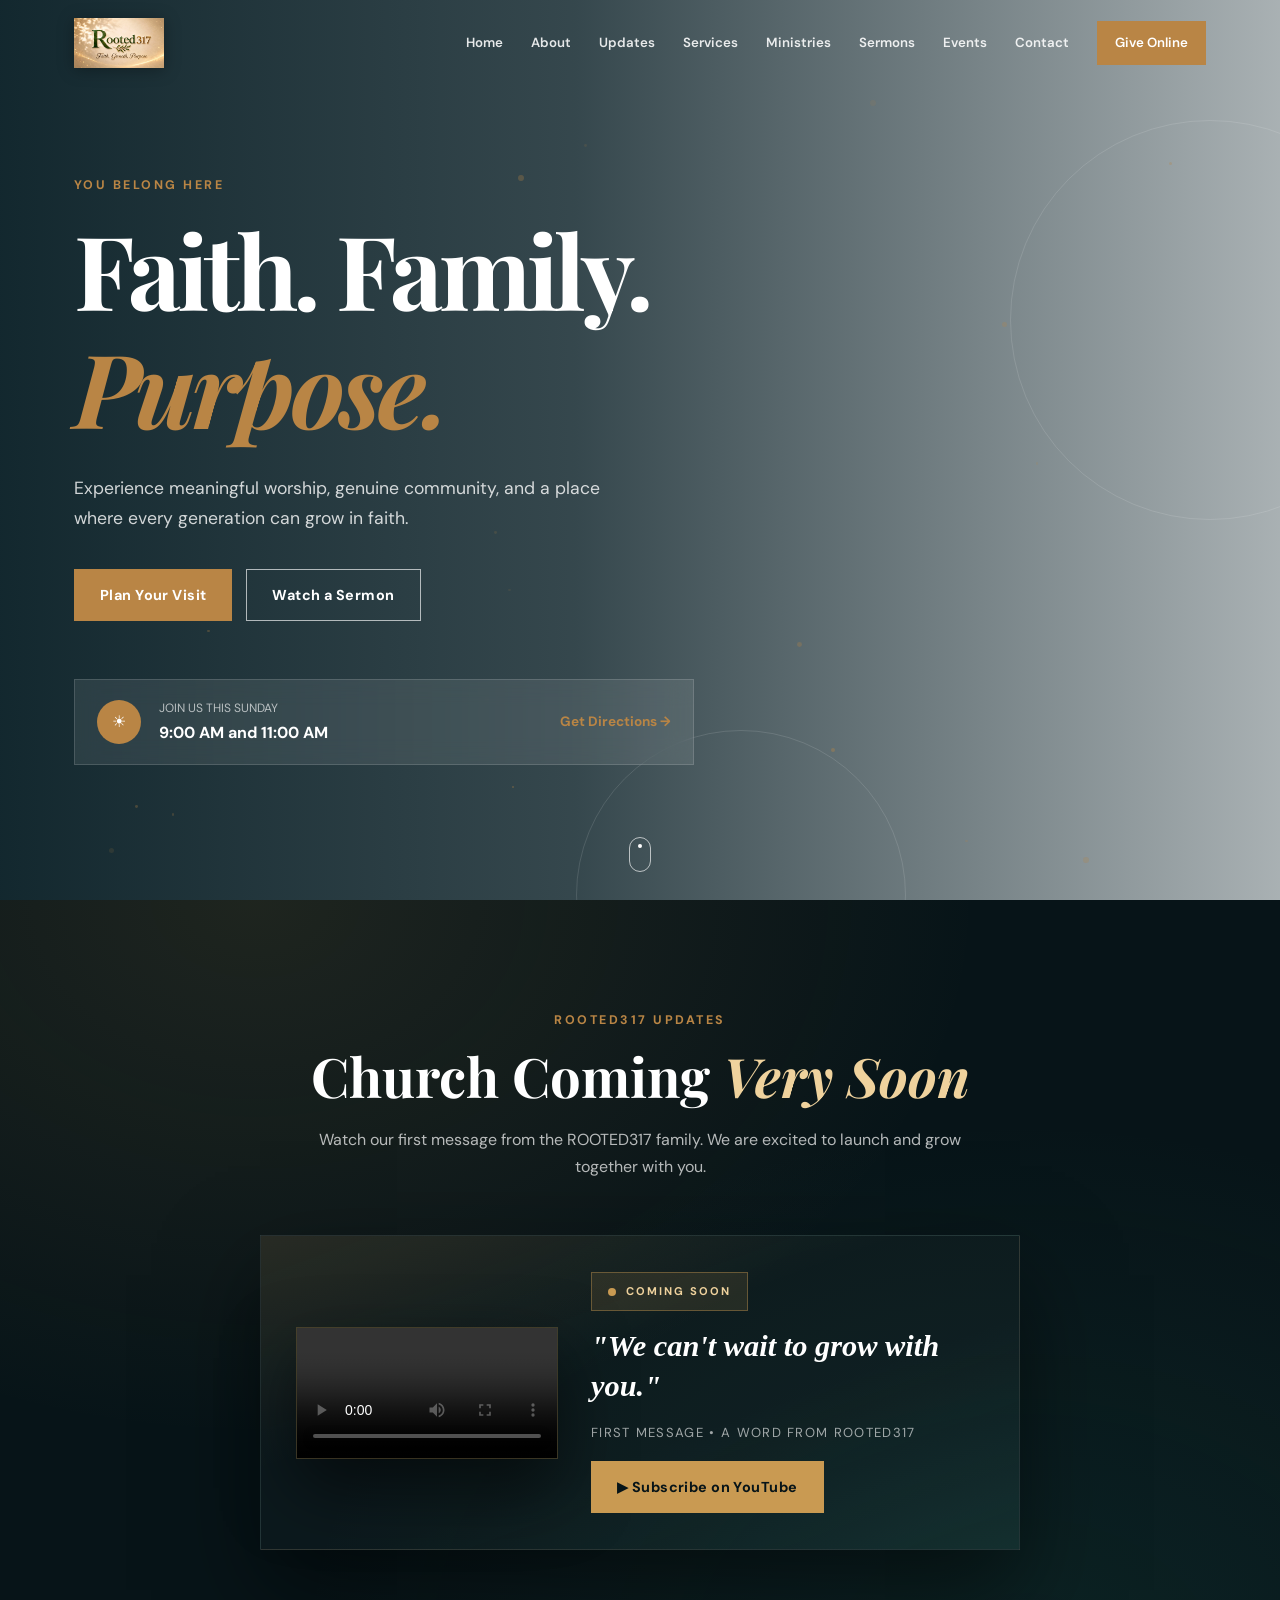
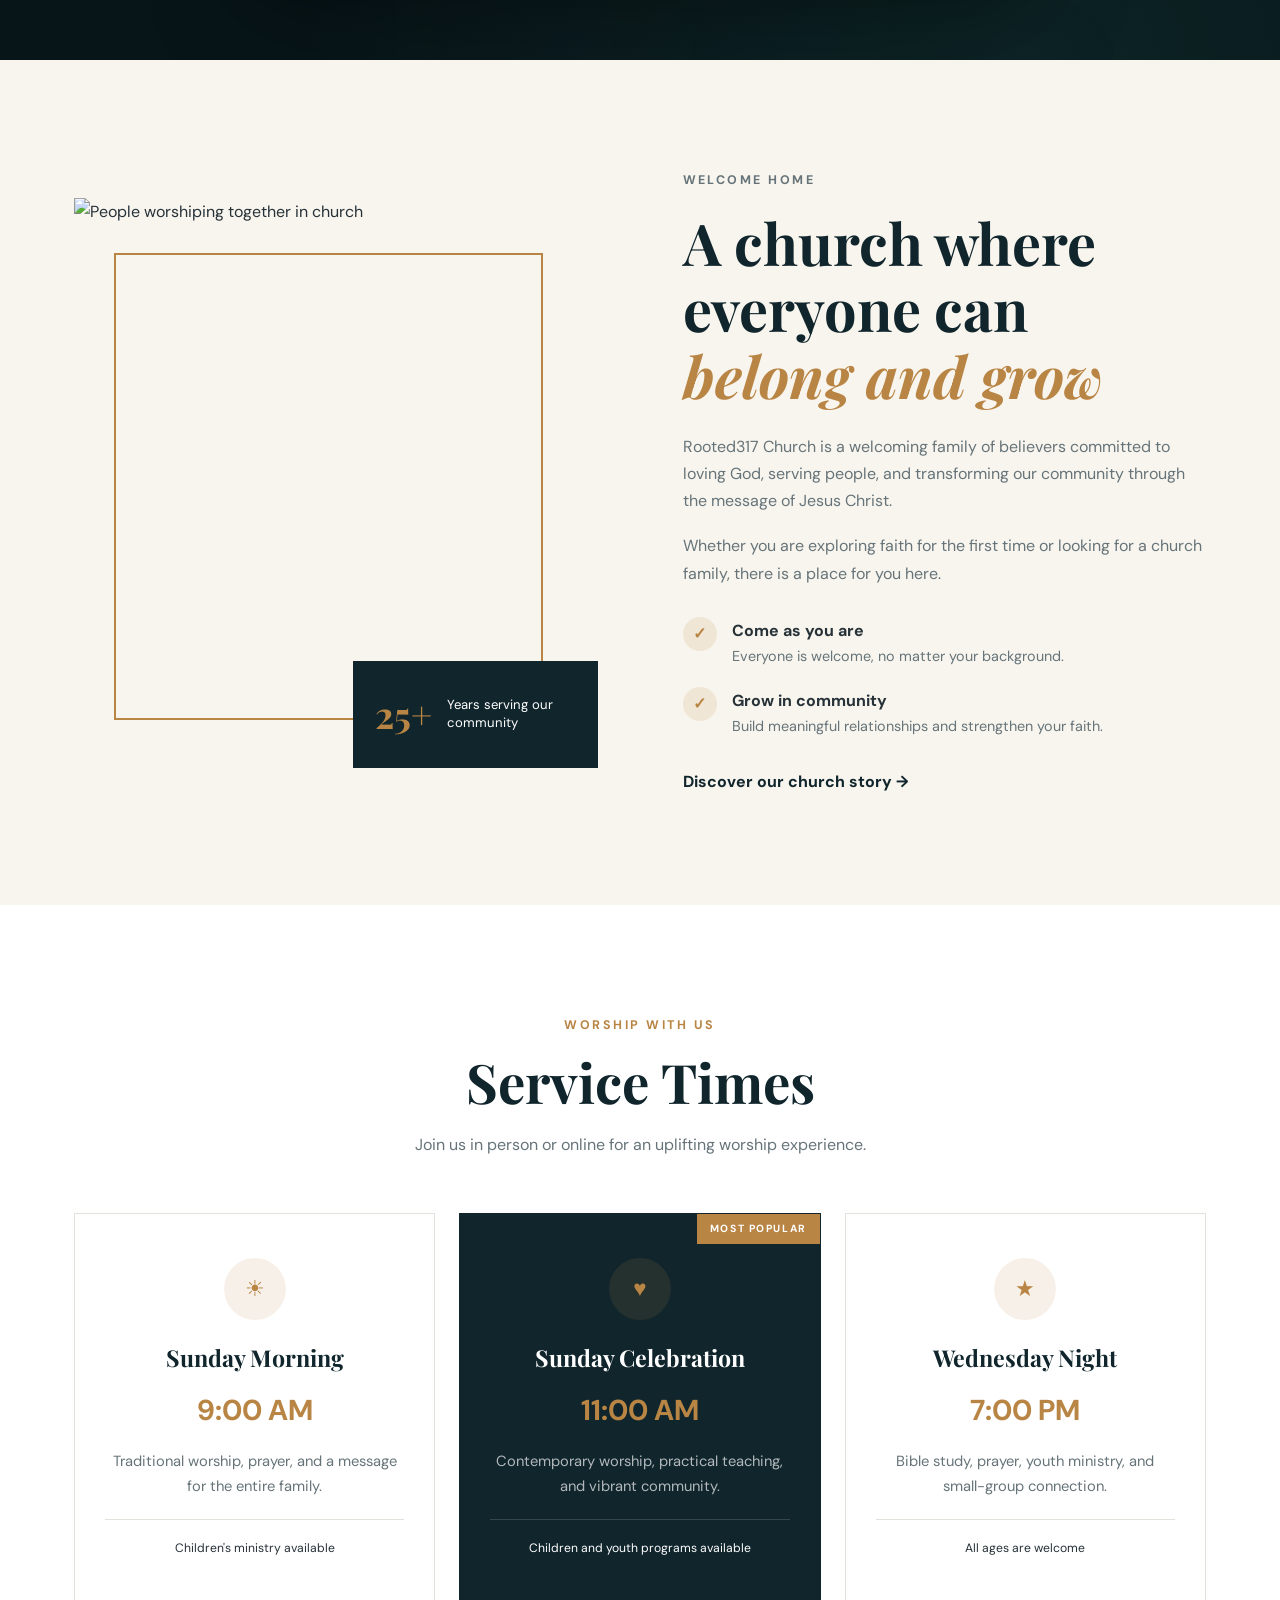
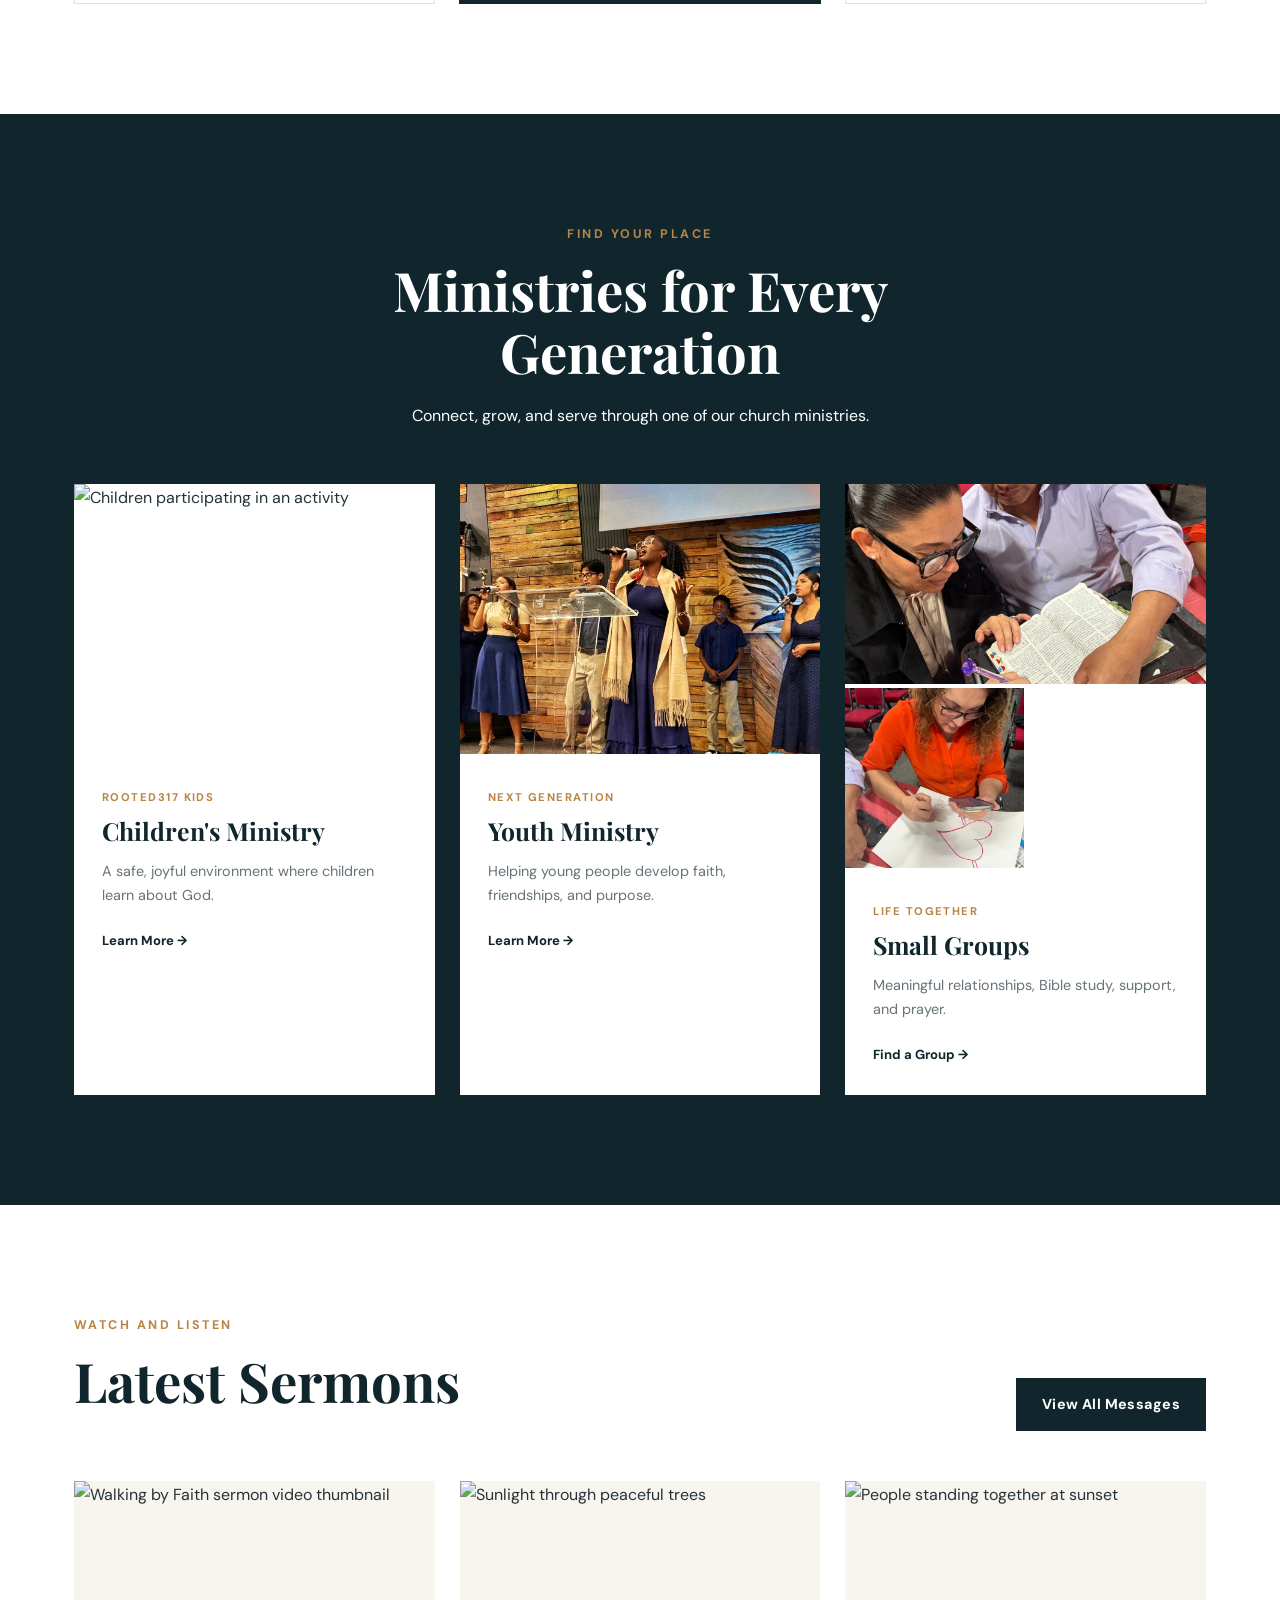
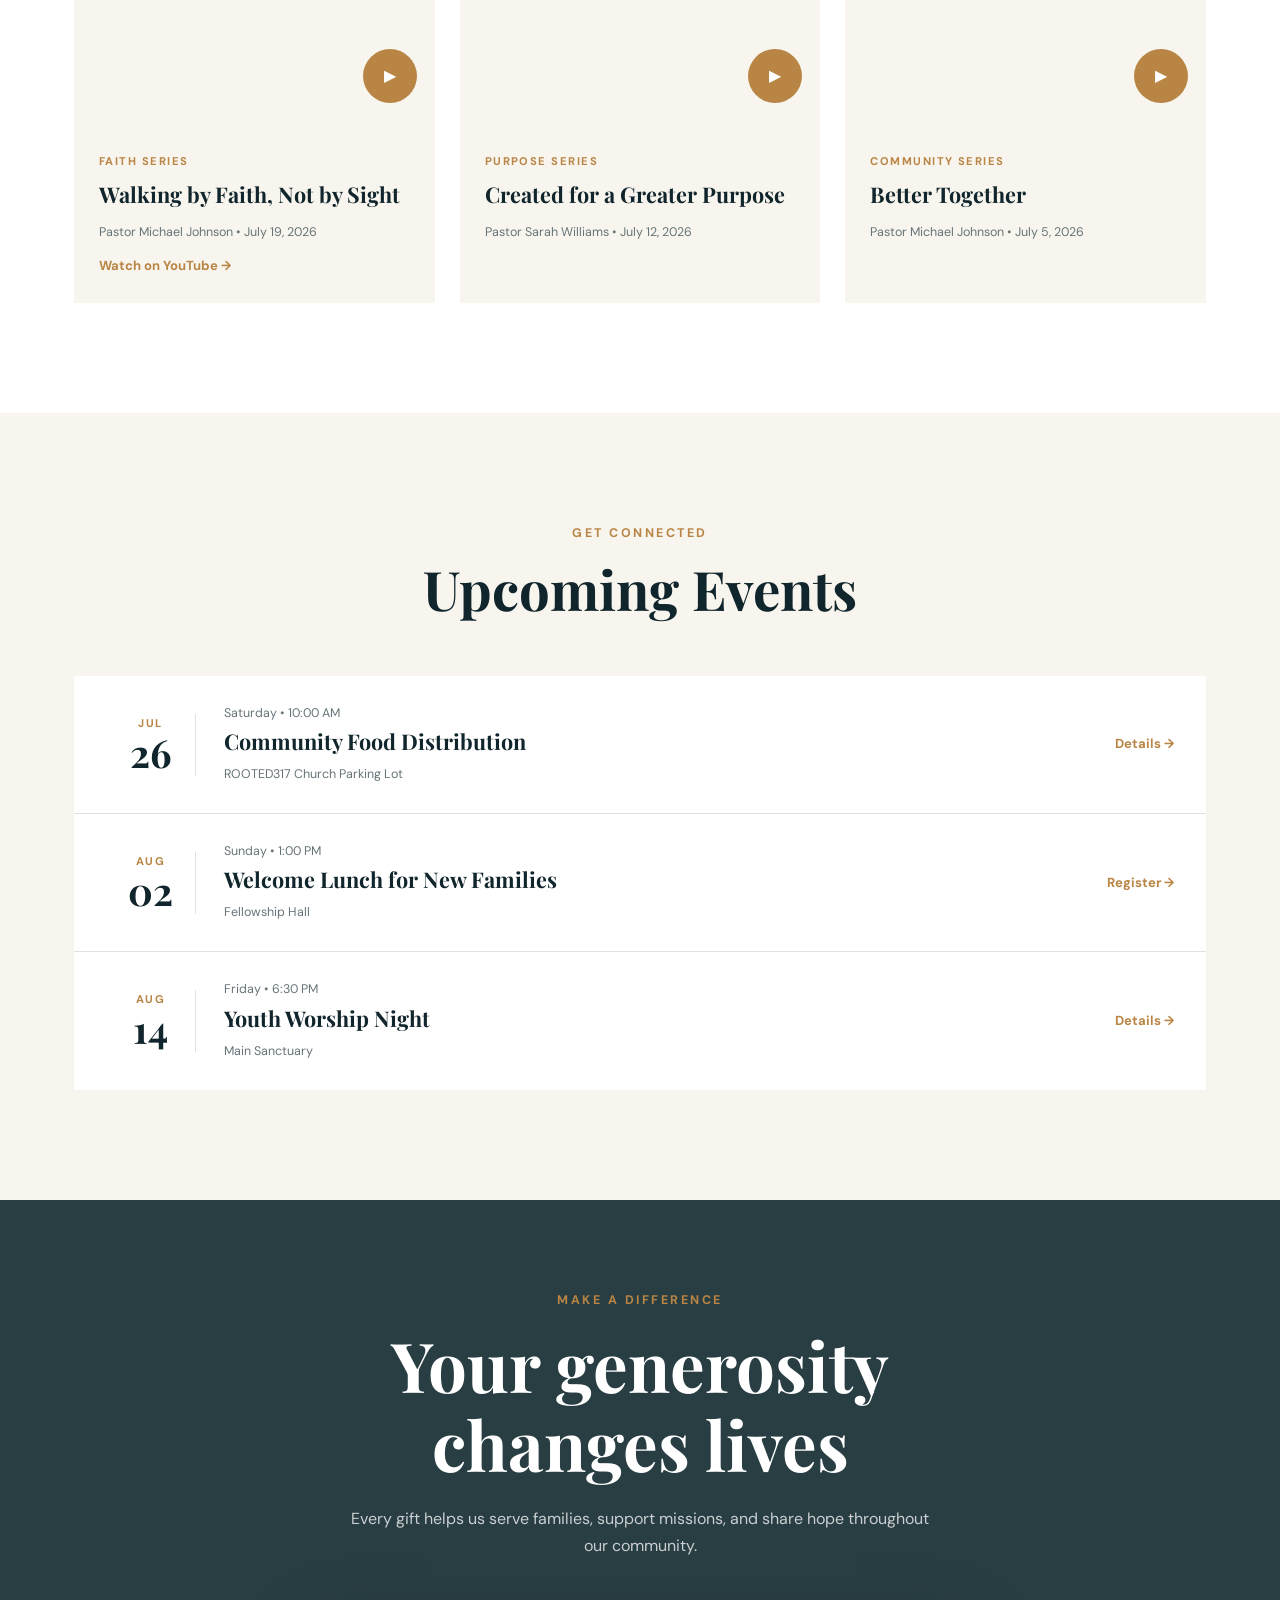
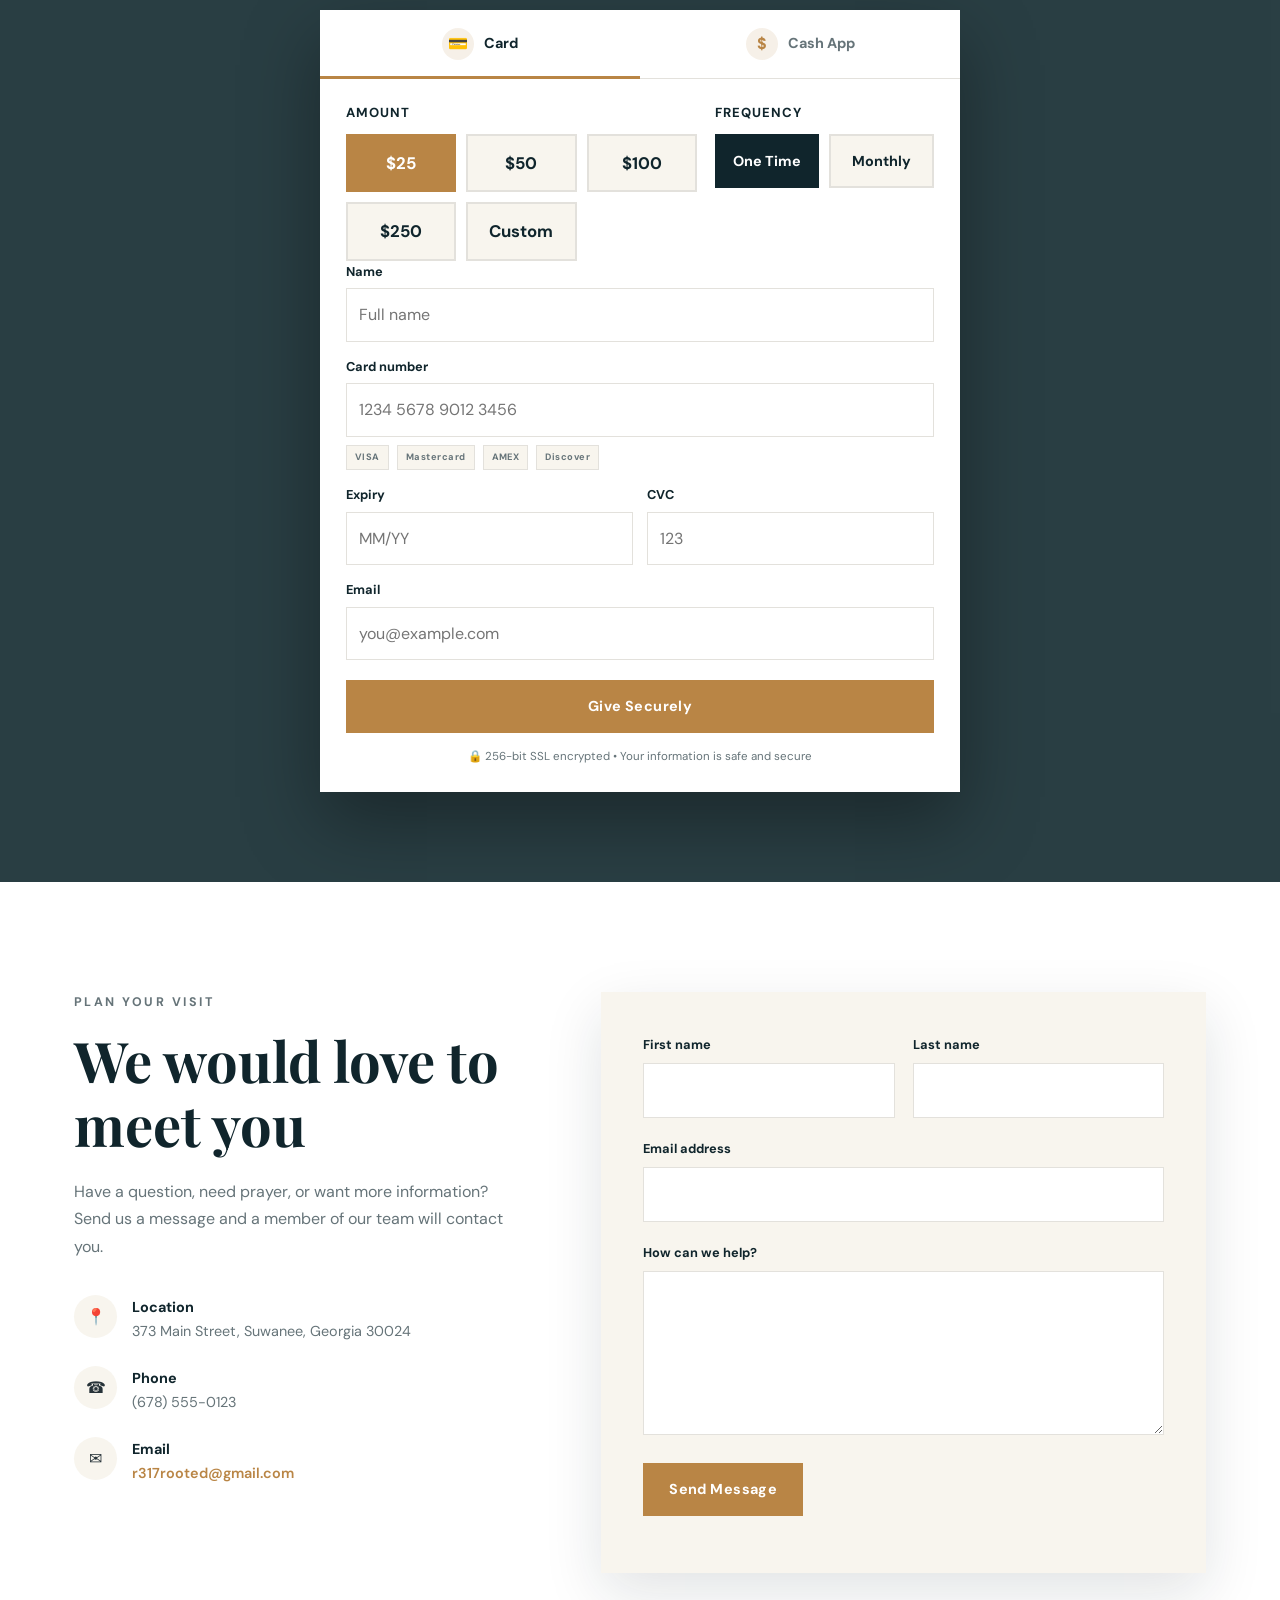
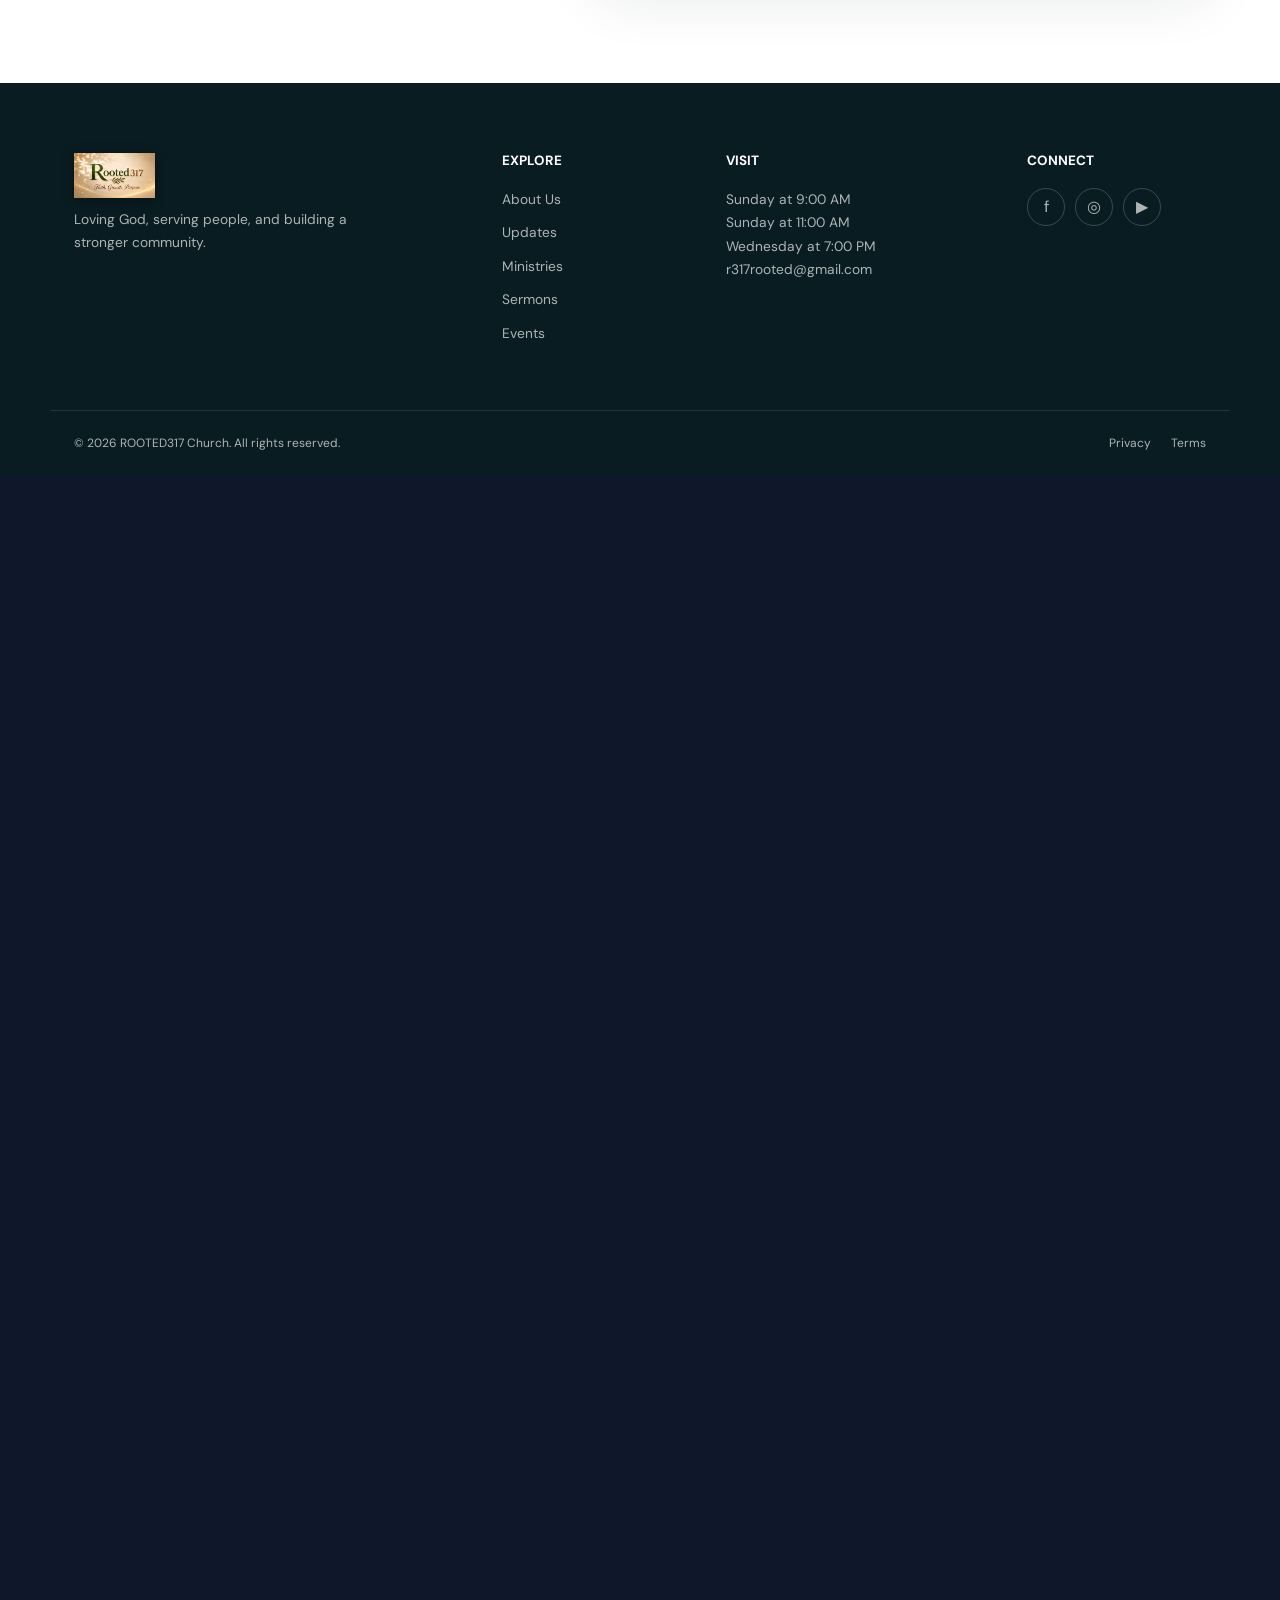
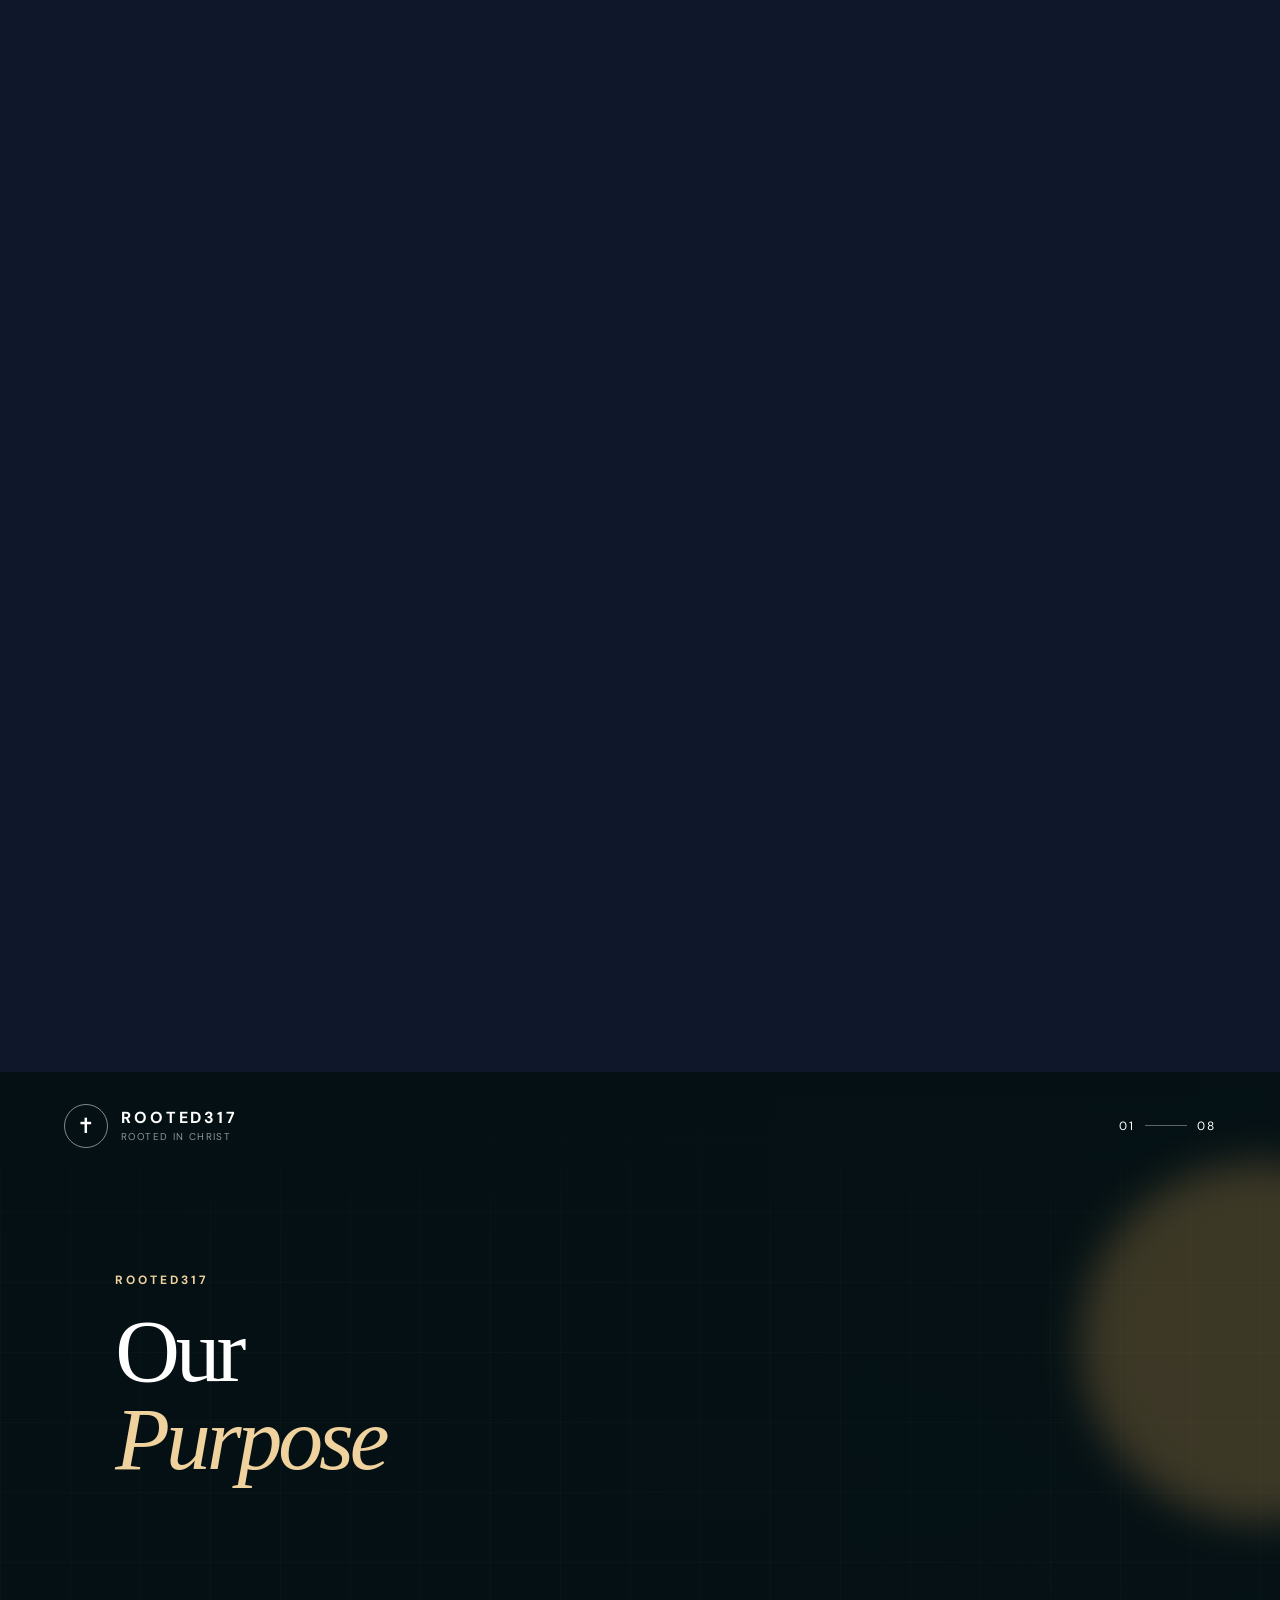
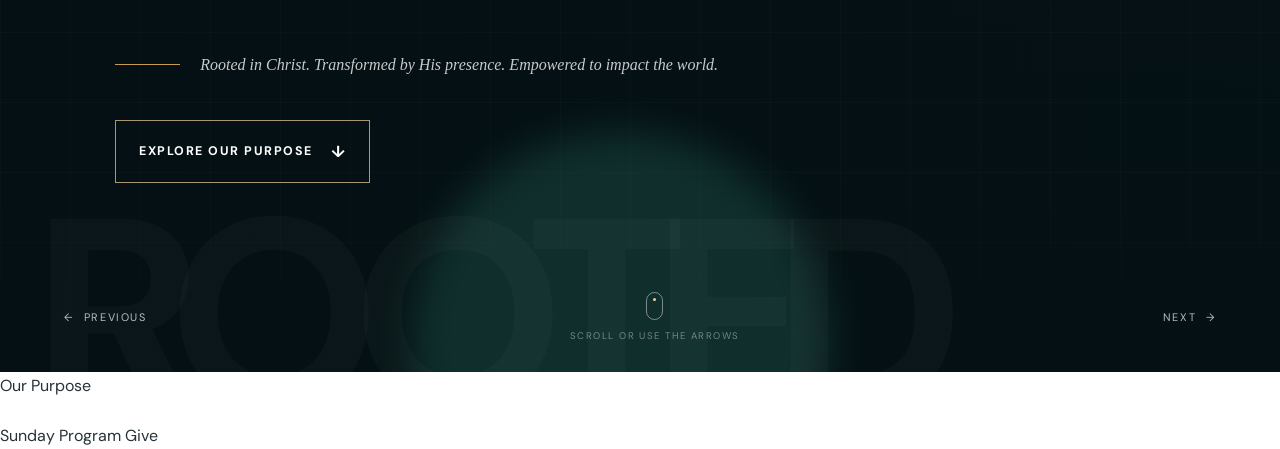
==== index.html @ 5a5abd07 "Update location to Suwanee, GA" ====
<!DOCTYPE html>
<html lang="en">
<head>
  <meta charset="UTF-8" />

  <meta
    name="viewport"
    content="width=device-width, initial-scale=1.0"
  />

  <meta
    name="description"
    content="Welcome to Rooted317 Church. Join us for worship, community, and spiritual growth."
  />

  <title>Rooted317 Church</title>

  <link rel="preconnect" href="https://fonts.googleapis.com" />
  <link rel="preconnect" href="https://fonts.gstatic.com" crossorigin />

  <link
    href="https://fonts.googleapis.com/css2?family=DM+Sans:wght@400;500;600;700&family=Playfair+Display:wght@600;700&display=swap"
    rel="stylesheet"
  />

  <link rel="stylesheet" href="style.css" />
</head>

<body>
  <!-- Navigation -->
  <header class="header" id="header">
    <nav class="navbar container">
      <a href="#home" class="logo">
          <img src="ROOTED-logo.jpg" alt="ROOTED317 Logo" class="logo-img">
      </a>

      <button
        class="menu-button"
        id="menuButton"
        aria-label="Open navigation menu"
        aria-expanded="false"
      >
        <span></span>
        <span></span>
        <span></span>
      </button>

      <div class="nav-menu" id="navMenu">
        <a href="index.html#home" target="_blank" rel="noopener">Home</a>
        <a href="index.html#about" target="_blank" rel="noopener">About</a>
        <a href="updates.html" target="_blank" rel="noopener">Updates</a>
        <a href="index.html#services" target="_blank" rel="noopener">Services</a>
        <a href="index.html#ministries" target="_blank" rel="noopener">Ministries</a>
        <a href="index.html#sermons" target="_blank" rel="noopener">Sermons</a>
        <a href="index.html#events" target="_blank" rel="noopener">Events</a>
        <a href="index.html#contact" target="_blank" rel="noopener">Contact</a>

        <a href="index.html#give" class="nav-button" target="_blank" rel="noopener">
          Give Online
        </a>
      </div>
    </nav>
  </header>

  <main>
    <!-- Hero -->
    <section class="hero" id="home">
      <div class="hero-overlay"></div>

      <div class="hero-shape hero-shape-one"></div>
      <div class="hero-shape hero-shape-two"></div>

      <div class="container hero-content">
        <p class="eyebrow hero-animation">
          You belong here
        </p>

        <h1 class="hero-animation">
          Faith. Family.
          <span>Purpose.</span>
        </h1>

        <p class="hero-description hero-animation">
          Experience meaningful worship, genuine community, and a place
          where every generation can grow in faith.
        </p>

        <div class="hero-buttons hero-animation">
          <a href="#services" class="button button-primary">
            Plan Your Visit
          </a>

          <a href="#sermons" class="button button-outline">
            Watch a Sermon
          </a>
        </div>

        <div class="service-banner hero-animation">
          <div class="service-icon">☀</div>

          <div>
            <small>Join us this Sunday</small>
            <strong>9:00 AM and 11:00 AM</strong>
          </div>

          <a href="#contact">
            Get Directions →
          </a>
        </div>
      </div>

      <a href="#about" class="scroll-indicator" aria-label="Scroll down">
        <span></span>
      </a>
    </section>

    <!-- Updates / Video -->
    <section class="section updates-section" id="updates">
      <div class="container">
        <div class="section-heading reveal">
          <p class="eyebrow">ROOTED317 Updates</p>
          <h2>Church Coming <span>Very Soon</span></h2>
          <p>
            Watch our first message from the ROOTED317 family. We are
            excited to launch and grow together with you.
          </p>
        </div>

        <div class="updates-video reveal">
          <div class="updates-video-stage">
            <div class="updates-video-frame">
              <video controls playsinline preload="metadata">
                <source src="rooted-updates.mp4" type="video/mp4" />
                Your browser does not support the video tag.
              </video>
            </div>

            <div class="updates-video-caption">
              <span class="coming-soon-badge">
                <span class="dot"></span>
                Coming Soon
              </span>

              <h3>"We can't wait to grow with you."</h3>

              <p>First Message • A word from ROOTED317</p>

              <a
                href="https://www.youtube.com/live/7pUGcycP3KI"
                target="_blank"
                rel="noopener"
                class="button button-primary updates-button"
              >
                ▶ Subscribe on YouTube
              </a>
            </div>
          </div>
        </div>
      </div>
    </section>

    <!-- Welcome -->
    <section class="section welcome-section" id="about">
      <div class="container two-column">
        <div class="image-composition reveal-left">
          <div class="main-image">
            <img
              src="https://images.unsplash.com/photo-1507692049790-de58290a4334?auto=format&fit=crop&w=1200&q=80"
              alt="People worshiping together in church"
            />
          </div>

          <div class="experience-card floating-card">
            <strong>25+</strong>
            <span>Years serving our community</span>
          </div>

          <div class="image-decoration"></div>
        </div>

        <div class="welcome-content reveal-right">
          <p class="eyebrow">Welcome home</p>

          <h2>
            A church where everyone can
            <span>belong and grow</span>
          </h2>

          <p>
            Rooted317 Church is a welcoming family of believers
            committed to loving God, serving people, and transforming our
            community through the message of Jesus Christ.
          </p>

          <p>
            Whether you are exploring faith for the first time or looking
            for a church family, there is a place for you here.
          </p>

          <div class="feature-list">
            <div class="feature-item">
              <div class="check-icon">✓</div>

              <div>
                <strong>Come as you are</strong>
                <p>Everyone is welcome, no matter your background.</p>
              </div>
            </div>

            <div class="feature-item">
              <div class="check-icon">✓</div>

              <div>
                <strong>Grow in community</strong>
                <p>Build meaningful relationships and strengthen your faith.</p>
              </div>
            </div>
          </div>

          <a href="#ministries" class="text-link">
            Discover our church story →
          </a>
        </div>
      </div>
    </section>

    <!-- Service Times -->
    <section class="section services-section" id="services">
      <div class="container">
        <div class="section-heading reveal">
          <p class="eyebrow">Worship with us</p>
          <h2>Service Times</h2>
          <p>
            Join us in person or online for an uplifting worship experience.
          </p>
        </div>

        <div class="service-grid">
          <article class="service-card reveal">
            <div class="card-icon">☀</div>
            <h3>Sunday Morning</h3>
            <p class="service-time">9:00 AM</p>
            <p>
              Traditional worship, prayer, and a message for the entire family.
            </p>
            <span>Children's ministry available</span>
          </article>

          <article class="service-card featured reveal">
            <div class="popular-label">Most Popular</div>
            <div class="card-icon">♥</div>
            <h3>Sunday Celebration</h3>
            <p class="service-time">11:00 AM</p>
            <p>
              Contemporary worship, practical teaching, and vibrant community.
            </p>
            <span>Children and youth programs available</span>
          </article>

          <article class="service-card reveal">
            <div class="card-icon">★</div>
            <h3>Wednesday Night</h3>
            <p class="service-time">7:00 PM</p>
            <p>
              Bible study, prayer, youth ministry, and small-group connection.
            </p>
            <span>All ages are welcome</span>
          </article>
        </div>
      </div>
    </section>

    <!-- Ministries -->
    <section class="section ministries-section" id="ministries">
      <div class="container">
        <div class="section-heading light reveal">
          <p class="eyebrow">Find your place</p>
          <h2>Ministries for Every Generation</h2>
          <p>
            Connect, grow, and serve through one of our church ministries.
          </p>
        </div>

        <div class="ministry-grid">
          <article class="ministry-card reveal">
            <img
              src="https://images.unsplash.com/photo-1503454537195-1dcabb73ffb9?auto=format&fit=crop&w=800&q=80"
              alt="Children participating in an activity"
            />

            <div class="ministry-content">
              <span>ROOTED317 Kids</span>
              <h3>Children's Ministry</h3>
              <p>
                A safe, joyful environment where children learn about God.
              </p>
              <a href="#contact">Learn More →</a>
            </div>
          </article>

          <article class="ministry-card reveal">
            <img
              src="youth-ministry.jpg"
              alt="ROOTED317 Youth Ministry"
            />

            <div class="ministry-content">
              <span>Next Generation</span>
              <h3>Youth Ministry</h3>
              <p>
                Helping young people develop faith, friendships, and purpose.
              </p>
              <a href="#contact">Learn More →</a>
            </div>
          </article>

          <article class="ministry-card reveal">
            <div class="ministry-gallery">
              <img
                src="small-groups-1.jpg"
                alt="Small Groups gathering 1"
              />
              <img
                src="small-groups-2.jpg"
                alt="Small Groups gathering 2"
              />
            </div>

            <div class="ministry-content">
              <span>Life Together</span>
              <h3>Small Groups</h3>
              <p>
                Meaningful relationships, Bible study, support, and prayer.
              </p>
              <a href="#contact">Find a Group →</a>
            </div>
          </article>
        </div>
      </div>
    </section>

    <!-- Sermons -->
    <section class="section sermons-section" id="sermons">
      <div class="container">
        <div class="heading-row reveal">
          <div>
            <p class="eyebrow">Watch and listen</p>
            <h2>Latest Sermons</h2>
          </div>

          <a href="#" class="button button-dark">
            View All Messages
          </a>
        </div>

        <div class="sermon-grid">
          <article class="sermon-card reveal">
            <div class="sermon-image">
              <img
                src="https://img.youtube.com/vi/CoihzxY6ALU/maxresdefault.jpg"
                alt="Walking by Faith sermon video thumbnail"
              />

              <a
                class="play-button"
                href="https://www.youtube.com/live/CoihzxY6ALU"
                target="_blank"
                rel="noopener"
                aria-label="Play sermon on YouTube"
              >
                ▶
              </a>
            </div>

            <div class="sermon-content">
              <span>Faith Series</span>
              <h3>Walking by Faith, Not by Sight</h3>
              <p>Pastor Michael Johnson • July 19, 2026</p>
              <a
                class="sermon-youtube-link"
                href="https://www.youtube.com/live/CoihzxY6ALU"
                target="_blank"
                rel="noopener"
              >
                Watch on YouTube →
              </a>
            </div>
          </article>

          <article class="sermon-card reveal">
            <div class="sermon-image">
              <img
                src="https://images.unsplash.com/photo-1476231682828-37e571bc172f?auto=format&fit=crop&w=900&q=80"
                alt="Sunlight through peaceful trees"
              />

              <button class="play-button" aria-label="Play sermon">
                ▶
              </button>
            </div>

            <div class="sermon-content">
              <span>Purpose Series</span>
              <h3>Created for a Greater Purpose</h3>
              <p>Pastor Sarah Williams • July 12, 2026</p>
            </div>
          </article>

          <article class="sermon-card reveal">
            <div class="sermon-image">
              <img
                src="https://images.unsplash.com/photo-1490730141103-6cac27aaab94?auto=format&fit=crop&w=900&q=80"
                alt="People standing together at sunset"
              />

              <button class="play-button" aria-label="Play sermon">
                ▶
              </button>
            </div>

            <div class="sermon-content">
              <span>Community Series</span>
              <h3>Better Together</h3>
              <p>Pastor Michael Johnson • July 5, 2026</p>
            </div>
          </article>
        </div>
      </div>
    </section>

    <!-- Events -->
    <section class="section events-section" id="events">
      <div class="container">
        <div class="section-heading reveal">
          <p class="eyebrow">Get connected</p>
          <h2>Upcoming Events</h2>
        </div>

        <div class="event-list">
          <article class="event-item reveal">
            <div class="event-date">
              <span>JUL</span>
              <strong>26</strong>
            </div>

            <div class="event-information">
              <p>Saturday • 10:00 AM</p>
              <h3>Community Food Distribution</h3>
              <span>ROOTED317 Church Parking Lot</span>
            </div>

            <a href="#contact">Details →</a>
          </article>

          <article class="event-item reveal">
            <div class="event-date">
              <span>AUG</span>
              <strong>02</strong>
            </div>

            <div class="event-information">
              <p>Sunday • 1:00 PM</p>
              <h3>Welcome Lunch for New Families</h3>
              <span>Fellowship Hall</span>
            </div>

            <a href="#contact">Register →</a>
          </article>

          <article class="event-item reveal">
            <div class="event-date">
              <span>AUG</span>
              <strong>14</strong>
            </div>

            <div class="event-information">
              <p>Friday • 6:30 PM</p>
              <h3>Youth Worship Night</h3>
              <span>Main Sanctuary</span>
            </div>

            <a href="#contact">Details →</a>
          </article>
        </div>
      </div>
    </section>

    <!-- Giving -->
    <section class="give-section" id="give">
      <div class="give-background"></div>

      <div class="container give-content reveal">
        <p class="eyebrow">Make a difference</p>

        <h2>Your generosity changes lives</h2>

        <p>
          Every gift helps us serve families, support missions, and share
          hope throughout our community.
        </p>

        <div class="giving-widget">
          <div class="giving-payment-methods">
            <button class="giving-method is-active" data-giving-method="card" type="button">
              <span class="giving-method-icon">💳</span>
              Card
            </button>
            <button class="giving-method" data-giving-method="cashapp" type="button">
              <span class="giving-method-icon">$</span>
              Cash App
            </button>
          </div>

          <!-- Card payment -->
          <form class="giving-form" id="givingCardForm" data-giving-panel="card">
            <div class="giving-quick-row">
              <div class="giving-step">
                <h3 class="giving-step-title">Amount</h3>

                <div class="giving-amounts">
                  <button class="giving-amount is-active" type="button" data-amount="25">$25</button>
                  <button class="giving-amount" type="button" data-amount="50">$50</button>
                  <button class="giving-amount" type="button" data-amount="100">$100</button>
                  <button class="giving-amount" type="button" data-amount="250">$250</button>
                  <button class="giving-amount is-custom" type="button" data-custom>Custom</button>
                </div>

                <div class="giving-custom hidden" id="givingCustom">
                  <label for="givingCustomAmount">Custom amount ($)</label>
                  <input type="number" id="givingCustomAmount" min="1" placeholder="Enter amount" />
                </div>
              </div>

              <div class="giving-step">
                <h3 class="giving-step-title">Frequency</h3>

                <div class="giving-frequency">
                  <button class="giving-frequency-option is-active" type="button" data-frequency="once">
                    One Time
                  </button>
                  <button class="giving-frequency-option" type="button" data-frequency="monthly">
                    Monthly
                  </button>
                </div>
              </div>
            </div>

            <div class="giving-form-group">
              <label for="givingName">Name</label>
              <input type="text" id="givingName" placeholder="Full name" />
            </div>

            <div class="giving-form-group">
              <label for="givingCardNumber">Card number</label>
              <input type="text" id="givingCardNumber" placeholder="1234 5678 9012 3456" inputmode="numeric" />
              <div class="giving-card-badges">
                <span class="giving-card-badge">VISA</span>
                <span class="giving-card-badge">Mastercard</span>
                <span class="giving-card-badge">AMEX</span>
                <span class="giving-card-badge">Discover</span>
              </div>
            </div>

            <div class="giving-form-row">
              <div class="giving-form-group">
                <label for="givingExpiry">Expiry</label>
                <input type="text" id="givingExpiry" placeholder="MM/YY" />
              </div>

              <div class="giving-form-group">
                <label for="givingCvc">CVC</label>
                <input type="text" id="givingCvc" placeholder="123" />
              </div>
            </div>

            <div class="giving-form-group">
              <label for="givingEmail">Email</label>
              <input type="email" id="givingEmail" placeholder="you@example.com" />
            </div>

            <button type="submit" class="button button-primary giving-submit" id="givingSubmit">
              Give Securely
            </button>
            <p class="giving-message" id="givingMessage"></p>
            <p class="giving-secure-note">
              🔒 256-bit SSL encrypted • Your information is safe and secure
            </p>
          </form>

          <!-- Cash App payment -->
          <div class="giving-form" data-giving-panel="cashapp" hidden>
            <div class="giving-step">
              <h3 class="giving-step-title">Give with Cash App</h3>

              <div class="cashapp-box">
                <span class="cashapp-logo">$</span>
                <p>
                  Send your gift directly to us using Cash App. We will receive
                  your gift instantly and send you a receipt.
                </p>

                <div class="cashapp-details">
                  <p>
                    <strong>Cash App Tag</strong>
                    <span>$ROOTED317</span>
                  </p>
                  <p>
                    <strong>Name</strong>
                    <span>ROOTED317 Church</span>
                  </p>
                </div>

                <a
                  href="https://cash.app/$ROOTED317"
                  target="_blank"
                  rel="noopener"
                  class="button button-primary"
                >
                  Open Cash App
                </a>

                <p class="cashapp-note">
                  After sending, please email us at
                  <a href="mailto:r317rooted@gmail.com">r317rooted@gmail.com</a>
                  with the amount and date so we can send your giving receipt.
                </p>
              </div>
            </div>
          </div>
        </div>
      </div>
    </section>

    <!-- Contact -->
    <section class="section contact-section" id="contact">
      <div class="container contact-grid">
        <div class="contact-content reveal-left">
          <p class="eyebrow">Plan your visit</p>
          <h2>We would love to meet you</h2>

          <p>
            Have a question, need prayer, or want more information?
            Send us a message and a member of our team will contact you.
          </p>

          <div class="contact-details">
            <div>
              <span>📍</span>
              <p>
                <strong>Location</strong>
                373 Main Street, Suwanee, Georgia 30024
              </p>
            </div>

            <div>
              <span>☎</span>
              <p>
                <strong>Phone</strong>
                (678) 555-0123
              </p>
            </div>

            <div>
              <span>✉</span>
              <p>
                <strong>Email</strong>
                <a href="mailto:r317rooted@gmail.com">r317rooted@gmail.com</a>
              </p>
            </div>
          </div>
        </div>

        <form class="contact-form reveal-right" id="contactForm">
          <div class="form-row">
            <div class="form-group">
              <label for="firstName">First name</label>
              <input
                type="text"
                id="firstName"
                name="firstName"
                required
              />
            </div>

            <div class="form-group">
              <label for="lastName">Last name</label>
              <input
                type="text"
                id="lastName"
                name="lastName"
                required
              />
            </div>
          </div>

          <div class="form-group">
            <label for="email">Email address</label>
            <input
              type="email"
              id="email"
              name="email"
              required
            />
          </div>

          <div class="form-group">
            <label for="message">How can we help?</label>
            <textarea
              id="message"
              name="message"
              rows="5"
              required
            ></textarea>
          </div>

          <button type="submit" class="button button-primary">
            Send Message
          </button>

          <p class="form-message" id="formMessage"></p>
        </form>
      </div>
    </section>
  </main>

  <!-- Footer -->
  <footer class="footer">
    <div class="container footer-grid">
      <div>
        <a href="#home" class="logo footer-logo">
        <img src="ROOTED-logo.jpg" alt="ROOTED317 Logo" class="logo-img">
        </a>

        <p>
          Loving God, serving people, and building a stronger community.
        </p>
      </div>

      <div>
        <h3>Explore</h3>
        <a href="index.html#about" target="_blank" rel="noopener">About Us</a>
        <a href="updates.html" target="_blank" rel="noopener">Updates</a>
        <a href="index.html#ministries" target="_blank" rel="noopener">Ministries</a>
        <a href="index.html#sermons" target="_blank" rel="noopener">Sermons</a>
        <a href="index.html#events" target="_blank" rel="noopener">Events</a>
      </div>

      <div>
        <h3>Visit</h3>
        <p>Sunday at 9:00 AM</p>
        <p>Sunday at 11:00 AM</p>
        <p>Wednesday at 7:00 PM</p>
        <p>
          <a href="mailto:r317rooted@gmail.com">r317rooted@gmail.com</a>
        </p>
      </div>

      <div>
        <h3>Connect</h3>
        <div class="social-links">
          <a href="#" aria-label="Facebook">f</a>
          <a href="#" aria-label="Instagram">◎</a>
          <a href="https://www.youtube.com/live/7pUGcycP3KI" target="_blank" rel="noopener" aria-label="YouTube">▶</a>
        </div>
      </div>
    </div>

    <div class="container footer-bottom">
      <p>
        © <span id="currentYear"></span> ROOTED317 Church.
        All rights reserved.
      </p>

      <div>
        <a href="#">Privacy</a>
        <a href="#">Terms</a>
      </div>
    </div>
  </footer>

  <script src="script.js"></script>
</body>
</html>

<section id="purpose" class="purpose-section">

    <div class="container">

        <div class="section-title reveal">

            <span class="section-subtitle">
                ROOTED317
            </span>

            <h2>
                Our Purpose
            </h2>

            <p>
                Everything we do is centered on Jesus Christ and the mission
                He has given His Church.
            </p>

        </div>

        <div class="purpose-grid">

            <!-- Card -->

            <div class="purpose-card reveal">

                <div class="purpose-icon">
                    ✝
                </div>

                <h3>
                    Worship & Glorify God
                </h3>

                <p>

                    We exist to worship God in Spirit and Truth,
                    bringing glory to His Name among every nation.

                </p>

                <blockquote>

                    "But the hour is coming, and now is, when the true worshipers
                    will worship the Father in spirit and truth."

                    <span>
                        John 4:23
                    </span>

                </blockquote>

            </div>

            <!-- Card -->

            <div class="purpose-card reveal">

                <div class="purpose-icon">

                    🌍

                </div>

                <h3>

                    Preach the Gospel

                </h3>

                <p>

                    We are commissioned to proclaim salvation through
                    Jesus Christ and make disciples throughout the world.

                </p>

                <blockquote>

                    "Go therefore and make disciples of all nations..."

                    <span>

                        Matthew 28:19-20

                    </span>

                </blockquote>

            </div>

            <!-- Card -->

            <div class="purpose-card reveal">

                <div class="purpose-icon">

                    📖

                </div>

                <h3>

                    Equip Believers

                </h3>

                <p>

                    We strengthen believers through biblical teaching,
                    discipleship, encouragement, and spiritual growth.

                </p>

                <blockquote>

                    "For the equipping of the saints..."

                    <span>

                        Ephesians 4:11-12

                    </span>

                </blockquote>

            </div>

            <!-- Card -->

            <div class="purpose-card reveal">

                <div class="purpose-icon">

                    ❤️

                </div>

                <h3>

                    Fellowship & Unity

                </h3>

                <p>

                    We cultivate authentic relationships where believers
                    encourage one another and grow together.

                </p>

                <blockquote>

                    "They devoted themselves to the apostles'
                    teaching and fellowship."

                    <span>

                        Acts 2:42

                    </span>

                </blockquote>

            </div>

            <!-- Card -->

            <div class="purpose-card reveal">

                <div class="purpose-icon">

                    🤝

                </div>

                <h3>

                    Serve Others

                </h3>

                <p>

                    We demonstrate Christ's love through compassion,
                    generosity, and practical service.

                </p>

                <blockquote>

                    "By this everyone will know that you are
                    my disciples..."

                    <span>

                        John 13:35

                    </span>

                </blockquote>

            </div>

            <!-- Card -->

            <div class="purpose-card reveal">

                <div class="purpose-icon">

                    💡

                </div>

                <h3>

                    Be the Body of Christ

                </h3>

                <p>

                    We represent Christ to the world by living
                    as His hands and feet every day.

                </p>

                <blockquote>

                    "You are the light of the world."

                    <span>

                        Matthew 5:14

                    </span>

                </blockquote>

            </div>

            <!-- Card -->

            <div class="purpose-card reveal">

                <div class="purpose-icon">

                    👑

                </div>

                <h3>

                    Prepare for Christ's Return

                </h3>

                <p>

                    We live faithfully and with hope,
                    anticipating the glorious return of Jesus.

                </p>

                <blockquote>

                    "Looking for the blessed hope..."

                    <span>

                        Titus 2:13

                    </span>

                </blockquote>

            </div>

        </div>

    </div>

</section> 
<!-- ============================================
  ROOTED317 CINEMATIC PURPOSE EXPERIENCE
============================================= -->

<section
  class="rooted-purpose"
  id="purpose"
  aria-labelledby="rooted-purpose-title"
>
  <!-- Background video -->

  <video
    class="rooted-purpose__video"
    autoplay
    muted
    loop
    playsinline
    poster="images/rooted-purpose-poster.jpg"
    aria-hidden="true"
  >
    <source src="videos/rooted-background.mp4" type="video/mp4" />
  </video>

  <!-- Background fallback image -->

  <div class="rooted-purpose__fallback" aria-hidden="true"></div>

  <!-- Dark overlays -->

  <div class="rooted-purpose__overlay" aria-hidden="true"></div>
  <div class="rooted-purpose__texture" aria-hidden="true"></div>

  <!-- Decorative glowing elements -->

  <div class="rooted-purpose__glow rooted-purpose__glow--one"></div>
  <div class="rooted-purpose__glow rooted-purpose__glow--two"></div>

  <!-- Section navigation label -->

  <div class="rooted-purpose__topbar">
    <a class="rooted-purpose__brand" href="#home">
      <span class="rooted-purpose__brand-cross">✝</span>

      <span>
        <strong>ROOTED317</strong>
        <small>Rooted in Christ</small>
      </span>
    </a>

    <div class="rooted-purpose__counter" aria-live="polite">
      <span id="purposeCurrentNumber">01</span>
      <span class="rooted-purpose__counter-line"></span>
      <span id="purposeTotalNumber">08</span>
    </div>
  </div>

  <!-- Slides -->

  <div class="rooted-purpose__slides">
    <!-- Introduction -->

    <article
      class="rooted-purpose__slide is-active"
      data-purpose-slide
      data-label="Introduction"
      aria-hidden="false"
    >
      <div class="rooted-purpose__content">
        <p class="rooted-purpose__eyebrow">ROOTED317</p>

        <h2 id="rooted-purpose-title">
          Our
          <span>Purpose</span>
        </h2>

        <p class="rooted-purpose__intro">
          Seven expressions of one calling. We exist to worship God,
          proclaim the Gospel, build disciples, strengthen believers,
          serve others, and represent Christ in the world.
        </p>

        <div class="rooted-purpose__opening-line">
          <span></span>

          <p>
            Rooted in Christ. Transformed by His presence.
            Empowered to impact the world.
          </p>
        </div>

        <button
          class="rooted-purpose__start"
          id="purposeStartButton"
          type="button"
        >
          Explore Our Purpose
          <span aria-hidden="true">↓</span>
        </button>
      </div>

      <div class="rooted-purpose__large-word" aria-hidden="true">
        ROOTED
      </div>
    </article>

    <!-- Purpose 1 -->

    <article
      class="rooted-purpose__slide"
      data-purpose-slide
      data-label="Worship"
      aria-hidden="true"
    >
      <div class="rooted-purpose__content">
        <p class="rooted-purpose__number">01</p>

        <p class="rooted-purpose__eyebrow">
          Worship and Glorify God
        </p>

        <h2>
          Created to
          <span>worship.</span>
        </h2>

        <p class="rooted-purpose__description">
          We exist to worship God in spirit and truth and to declare
          His glory among every nation and every generation.
        </p>

        <blockquote class="rooted-purpose__scripture">
          <p>
            “But the hour is coming, and now is, when the true
            worshipers will worship the Father in spirit and truth.”
          </p>

          <cite>John 4:23</cite>
        </blockquote>

        <p class="rooted-purpose__secondary-reference">
          Declare His glory among the nations.
          <strong>Psalm 96:3</strong>
        </p>
      </div>

      <div class="rooted-purpose__symbol" aria-hidden="true">
        ✦
      </div>
    </article>

    <!-- Purpose 2 -->

    <article
      class="rooted-purpose__slide"
      data-purpose-slide
      data-label="Gospel"
      aria-hidden="true"
    >
      <div class="rooted-purpose__content">
        <p class="rooted-purpose__number">02</p>

        <p class="rooted-purpose__eyebrow">
          Preach the Gospel and Make Disciples
        </p>

        <h2>
          Sent into
          <span>all the world.</span>
        </h2>

        <p class="rooted-purpose__description">
          Jesus commissioned His Church to proclaim salvation,
          baptize believers, and develop faithful disciples of
          every nation.
        </p>

        <blockquote class="rooted-purpose__scripture">
          <p>
            “Go therefore and make disciples of all the nations,
            baptizing them in the name of the Father and of the Son
            and of the Holy Spirit.”
          </p>

          <cite>Matthew 28:19–20</cite>
        </blockquote>

        <p class="rooted-purpose__secondary-reference">
          Go into all the world and preach the Gospel.
          <strong>Mark 16:15</strong>
        </p>
      </div>

      <div class="rooted-purpose__symbol" aria-hidden="true">
        ◉
      </div>
    </article>

    <!-- Purpose 3 -->

    <article
      class="rooted-purpose__slide"
      data-purpose-slide
      data-label="Growth"
      aria-hidden="true"
    >
      <div class="rooted-purpose__content">
        <p class="rooted-purpose__number">03</p>

        <p class="rooted-purpose__eyebrow">
          Equip and Build Up Believers
        </p>

        <h2>
          Growing strong
          <span>spiritual roots.</span>
        </h2>

        <p class="rooted-purpose__description">
          We help believers grow through biblical teaching,
          discipleship, encouragement, correction, prayer, and
          meaningful fellowship.
        </p>

        <blockquote class="rooted-purpose__scripture">
          <p>
            “For the equipping of the saints for the work of ministry,
            for the edifying of the body of Christ.”
          </p>

          <cite>Ephesians 4:11–12</cite>
        </blockquote>

        <p class="rooted-purpose__secondary-reference">
          Stir one another toward love and good works.
          <strong>Hebrews 10:24–25</strong>
        </p>
      </div>

      <div class="rooted-purpose__symbol" aria-hidden="true">
        ↟
      </div>
    </article>

    <!-- Purpose 4 -->

    <article
      class="rooted-purpose__slide"
      data-purpose-slide
      data-label="Unity"
      aria-hidden="true"
    >
      <div class="rooted-purpose__content">
        <p class="rooted-purpose__number">04</p>

        <p class="rooted-purpose__eyebrow">
          Fellowship and Unity
        </p>

        <h2>
          Many members.
          <span>One body.</span>
        </h2>

        <p class="rooted-purpose__description">
          We cultivate a Christ-centered community where believers
          pray, learn, worship, serve, and grow together in unity.
        </p>

        <blockquote class="rooted-purpose__scripture">
          <p>
            “They devoted themselves to the apostles’ teaching and
            fellowship, to the breaking of bread and to prayer.”
          </p>

          <cite>Acts 2:42</cite>
        </blockquote>

        <p class="rooted-purpose__secondary-reference">
          Though many, we are one body in Christ.
          <strong>Romans 12:5</strong>
        </p>
      </div>

      <div class="rooted-purpose__symbol" aria-hidden="true">
        ∞
      </div>
    </article>

    <!-- Purpose 5 -->

    <article
      class="rooted-purpose__slide"
      data-purpose-slide
      data-label="Service"
      aria-hidden="true"
    >
      <div class="rooted-purpose__content">
        <p class="rooted-purpose__number">05</p>

        <p class="rooted-purpose__eyebrow">
          Serve and Care for Others
        </p>

        <h2>
          Love made
          <span>visible.</span>
        </h2>

        <p class="rooted-purpose__description">
          We demonstrate the love of Jesus through compassion,
          generosity, practical service, and care for people in need.
        </p>

        <blockquote class="rooted-purpose__scripture">
          <p>
            “By this all people will know that you are My disciples,
            if you have love for one another.”
          </p>

          <cite>John 13:35</cite>
        </blockquote>

        <p class="rooted-purpose__secondary-reference">
          Care for those experiencing hardship.
          <strong>James 1:27</strong>
        </p>
      </div>

      <div class="rooted-purpose__symbol" aria-hidden="true">
        ♥
      </div>
    </article>

    <!-- Purpose 6 -->

    <article
      class="rooted-purpose__slide"
      data-purpose-slide
      data-label="Identity"
      aria-hidden="true"
    >
      <div class="rooted-purpose__content">
        <p class="rooted-purpose__number">06</p>

        <p class="rooted-purpose__eyebrow">
          Be the Body of Christ on Earth
        </p>

        <h2>
          His hands.
          <span>His feet. His light.</span>
        </h2>

        <p class="rooted-purpose__description">
          We represent Jesus by reflecting His truth, grace, mercy,
          holiness, and love throughout our communities.
        </p>

        <blockquote class="rooted-purpose__scripture">
          <p>
            “Now you are the body of Christ, and each one of you
            is a part of it.”
          </p>

          <cite>1 Corinthians 12:27</cite>
        </blockquote>

        <p class="rooted-purpose__secondary-reference">
          You are the light of the world.
          <strong>Matthew 5:14</strong>
        </p>
      </div>

      <div class="rooted-purpose__symbol" aria-hidden="true">
        ✝
      </div>
    </article>

    <!-- Purpose 7 -->

    <article
      class="rooted-purpose__slide"
      data-purpose-slide
      data-label="Hope"
      aria-hidden="true"
    >
      <div class="rooted-purpose__content">
        <p class="rooted-purpose__number">07</p>

        <p class="rooted-purpose__eyebrow">
          Prepare for Christ’s Return
        </p>

        <h2>
          Living with
          <span>eternal hope.</span>
        </h2>

        <p class="rooted-purpose__description">
          We live faithfully, prayerfully, and expectantly as we
          prepare for the glorious return of Jesus Christ.
        </p>

        <blockquote class="rooted-purpose__scripture">
          <p>
            “Looking for the blessed hope and glorious appearing
            of our great God and Savior Jesus Christ.”
          </p>

          <cite>Titus 2:13</cite>
        </blockquote>
      </div>

      <div class="rooted-purpose__symbol" aria-hidden="true">
        ✧
      </div>
    </article>

    <!-- Vision -->

    <article
      class="rooted-purpose__slide rooted-purpose__slide--vision"
      data-purpose-slide
      data-label="Vision"
      aria-hidden="true"
    >
      <div class="rooted-purpose__content rooted-purpose__content--center">
        <p class="rooted-purpose__eyebrow">
          The Vision of ROOTED317
        </p>

        <h2>
          Deeply rooted.
          <span>Spiritually transformed.</span>
        </h2>

        <p class="rooted-purpose__vision-text">
          To see people deeply rooted in Christ, transformed by His
          presence, and empowered to impact their communities with
          the Gospel.
        </p>

        <p class="rooted-purpose__vision-text">
          To see a vibrant generation of young adults who are
          spiritually transformed, passionately serving Christ,
          and impacting their communities with the love of God.
        </p>

        <blockquote class="rooted-purpose__scripture rooted-purpose__scripture--center">
          <p>
            “That Christ may dwell in your hearts through faith;
            that you, being rooted and grounded in love...”
          </p>

          <cite>Ephesians 3:17</cite>
        </blockquote>

        <a class="rooted-purpose__cta" href="#contact">
          Connect With ROOTED317
          <span aria-hidden="true">→</span>
        </a>
      </div>

      <div class="rooted-purpose__large-word" aria-hidden="true">
        3:17
      </div>
    </article>
  </div>

  <!-- Side progress navigation -->

  <nav
    class="rooted-purpose__progress"
    id="purposeProgress"
    aria-label="Our Purpose sections"
  ></nav>

  <!-- Bottom controls -->

  <div class="rooted-purpose__controls">
    <button
      class="rooted-purpose__control"
      id="purposePrevious"
      type="button"
      aria-label="View previous purpose"
    >
      <span aria-hidden="true">←</span>
      Previous
    </button>

    <div class="rooted-purpose__instruction">
      <span class="rooted-purpose__mouse" aria-hidden="true">
        <span></span>
      </span>

      <p>Scroll or use the arrows</p>
    </div>

    <button
      class="rooted-purpose__control"
      id="purposeNext"
      type="button"
      aria-label="View next purpose"
    >
      Next
      <span aria-hidden="true">→</span>
    </button>
  </div>

  <!-- Mobile swipe hint -->

  <p class="rooted-purpose__mobile-hint">
    Swipe to explore
  </p>
</section> 
<a href="#purpose">Our Purpose</a> 
<div class="nav-menu" id="navMenu">
  <a href="#home">Home</a>
  <a href="#about">About</a>
  <a href="#purpose">Our Purpose</a>
  <a href="#services">Services</a>
  <a href="#ministries">Ministries</a>
  <a href="#sermons">Sermons</a>
  <a href="#events">Events</a>
  <a href="#contact">Contact</a>
</div> 
<a href="#sunday-program">Sunday Program</a>
<a href="#giving">Give</a> 
<!-- ============================================
  ROOTED317 SUNDAY PROGRAM
============================================= -->

<section class="sunday-program-section" id="sunday-program">
---- style.css ----
:root {
  --primary: #b98545;
  --primary-dark: #8e602f;
  --navy: #10252c;
  --navy-light: #173a43;
  --cream: #f8f5ee;
  --white: #ffffff;
  --text: #263238;
  --muted: #667479;
  --border: #e3e1dc;
  --shadow: 0 20px 55px rgba(15, 37, 44, 0.12);
  --transition: 300ms ease;
}

* {
  box-sizing: border-box;
  margin: 0;
  padding: 0;
}

html {
  scroll-behavior: smooth;
  scroll-padding-top: 85px;
}

body {
  background: var(--white);
  color: var(--text);
  font-family: "DM Sans", sans-serif;
  line-height: 1.7;
  overflow-x: hidden;
}

body.menu-open {
  overflow: hidden;
}

img {
  display: block;
  max-width: 100%;
}

a {
  color: inherit;
  text-decoration: none;
}

button,
input,
textarea {
  font: inherit;
}

button {
  cursor: pointer;
}

h1,
h2,
h3 {
  color: var(--navy);
  font-family: "Playfair Display", serif;
  line-height: 1.15;
}

.container {
  margin-inline: auto;
  max-width: 1180px;
  padding-inline: 24px;
  width: 100%;
}

.section {
  padding-block: 110px;
}

.eyebrow {
  color: var(--primary);
  font-size: 0.78rem;
  font-weight: 700;
  letter-spacing: 0.2em;
  margin-bottom: 14px;
  text-transform: uppercase;
}

.button {
  align-items: center;
  border: 1px solid transparent;
  display: inline-flex;
  font-size: 0.9rem;
  font-weight: 700;
  justify-content: center;
  letter-spacing: 0.03em;
  min-height: 52px;
  padding: 13px 25px;
  transition:
    transform var(--transition),
    background var(--transition),
    color var(--transition),
    box-shadow var(--transition),
    border-color var(--transition);
}

.button:hover {
  transform: translateY(-3px);
}

.button-primary {
  background: var(--primary);
  color: var(--white);
}

.button-primary:hover {
  background: var(--primary-dark);
  box-shadow: 0 12px 25px rgba(185, 133, 69, 0.28);
}

.button-outline {
  border-color: rgba(255, 255, 255, 0.65);
  color: var(--white);
}

.button-outline:hover {
  background: var(--white);
  color: var(--navy);
}

.button-dark {
  background: var(--navy);
  color: var(--white);
}

.button-light {
  background: var(--white);
  color: var(--navy);
}

.section-heading {
  margin: 0 auto 55px;
  max-width: 680px;
  text-align: center;
}

.section-heading h2,
.heading-row h2 {
  font-size: clamp(2.2rem, 5vw, 3.4rem);
  margin-bottom: 18px;
}

.section-heading > p:last-child {
  color: var(--muted);
}

.section-heading.light h2,
.section-heading.light > p:last-child {
  color: var(--white);
}

/* Header */

.header {
  left: 0;
  padding-block: 18px;
  position: fixed;
  right: 0;
  top: 0;
  transition:
    background var(--transition),
    padding var(--transition),
    box-shadow var(--transition),
    backdrop-filter var(--transition);
  z-index: 1000;
}

.header.scrolled {
  background: rgba(255, 255, 255, 0.97);
  backdrop-filter: blur(20px);
  box-shadow: 0 6px 30px rgba(10, 30, 36, 0.1);
  padding-block: 10px;
}

.navbar {
  align-items: center;
  display: flex;
  justify-content: space-between;
}

.logo {
  align-items: center;
  color: var(--white);
  display: flex;
  gap: 11px;
  position: relative;
  z-index: 1002;
}

.logo-img {
  height: 50px;
  width: auto;
  object-fit: contain;
  transition: transform var(--transition);
  mix-blend-mode: screen;
  filter: drop-shadow(0 2px 8px rgba(0, 0, 0, 0.3));
}

.logo:hover .logo-img {
  transform: scale(1.05);
}

.header.scrolled .logo {
  color: var(--navy);
}

.header.scrolled .logo-img {
  mix-blend-mode: multiply;
  filter: none;
}

.logo-icon {
  align-items: center;
  border: 1px solid currentColor;
  border-radius: 50%;
  display: flex;
  font-family: serif;
  font-size: 1.5rem;
  height: 43px;
  justify-content: center;
  width: 43px;
  transition: transform var(--transition), background var(--transition), color var(--transition);
}

.logo:hover .logo-icon {
  transform: rotate(10deg) scale(1.05);
  background: var(--primary);
  border-color: var(--primary);
  color: var(--white);
}

.logo strong,
.logo small {
  display: block;
  line-height: 1.15;
}

.logo strong {
  font-family: "Playfair Display", serif;
  font-size: 1.2rem;
}

.logo small {
  font-size: 0.62rem;
  letter-spacing: 0.14em;
  margin-top: 4px;
  text-transform: uppercase;
}

.nav-menu {
  align-items: center;
  display: flex;
  gap: 28px;
}

.nav-menu > a {
  color: rgba(255, 255, 255, 0.88);
  font-size: 0.83rem;
  font-weight: 600;
  position: relative;
}

.header.scrolled .nav-menu > a {
  color: var(--navy);
}

.nav-menu > a:not(.nav-button)::after {
  background: var(--primary);
  bottom: -7px;
  content: "";
  height: 2px;
  left: 0;
  position: absolute;
  transform: scaleX(0);
  transform-origin: right;
  transition: transform var(--transition);
  width: 100%;
}

.nav-menu > a:hover::after {
  transform: scaleX(1);
  transform-origin: left;
}

.nav-menu .nav-button {
  background: var(--primary);
  color: var(--white);
  padding: 11px 18px;
  transition: background var(--transition), transform var(--transition);
}

.nav-menu .nav-button:hover {
  background: var(--primary-dark);
  transform: translateY(-2px);
}

.menu-button {
  background: transparent;
  border: 0;
  display: none;
  height: 42px;
  position: relative;
  width: 42px;
  z-index: 1002;
}

.menu-button span {
  background: var(--white);
  height: 2px;
  left: 8px;
  position: absolute;
  transition: var(--transition);
  width: 26px;
}

.header.scrolled .menu-button span {
  background: var(--navy);
}

.menu-button span:nth-child(1) {
  top: 12px;
}

.menu-button span:nth-child(2) {
  top: 20px;
}

.menu-button span:nth-child(3) {
  top: 28px;
}

.menu-button.active span:nth-child(1) {
  top: 20px;
  transform: rotate(45deg);
}

.menu-button.active span:nth-child(2) {
  opacity: 0;
}

.menu-button.active span:nth-child(3) {
  top: 20px;
  transform: rotate(-45deg);
}

/* Hero */

.hero {
  align-items: center;
  background:
    url("https://images.unsplash.com/photo-1501281668745-f7f57925c3b4?auto=format&fit=crop&w=1800&q=85")
    center / cover no-repeat;
  color: var(--white);
  display: flex;
  min-height: 100vh;
  overflow: hidden;
  padding-block: 140px 100px;
  position: relative;
}

.hero-overlay {
  background:
    linear-gradient(
      90deg,
      rgba(9, 31, 38, 0.96) 0%,
      rgba(9, 31, 38, 0.82) 45%,
      rgba(9, 31, 38, 0.35) 100%
    );
  inset: 0;
  position: absolute;
}

.hero-content {
  position: relative;
  z-index: 2;
}

.hero h1 {
  color: var(--white);
  font-size: clamp(3.5rem, 8vw, 6.8rem);
  letter-spacing: -0.045em;
  max-width: 760px;
}

.hero h1 span {
  color: var(--primary);
  display: block;
  font-style: italic;
}

.hero-description {
  color: rgba(255, 255, 255, 0.8);
  font-size: 1.1rem;
  margin: 28px 0 35px;
  max-width: 570px;
}

.hero-buttons {
  display: flex;
  flex-wrap: wrap;
  gap: 14px;
}

.service-banner {
  align-items: center;
  backdrop-filter: blur(12px);
  background: rgba(255, 255, 255, 0.09);
  border: 1px solid rgba(255, 255, 255, 0.14);
  display: flex;
  gap: 18px;
  margin-top: 58px;
  max-width: 620px;
  padding: 18px 22px;
  transition: transform var(--transition), background var(--transition);
}

.service-banner:hover {
  transform: translateY(-3px);
  background: rgba(255, 255, 255, 0.14);
}

.service-icon {
  align-items: center;
  background: var(--primary);
  border-radius: 50%;
  display: flex;
  flex-shrink: 0;
  height: 44px;
  justify-content: center;
  width: 44px;
  transition: transform var(--transition);
}

.service-banner:hover .service-icon {
  transform: rotate(15deg);
}

.service-banner small,
.service-banner strong {
  display: block;
}

.service-banner small {
  color: rgba(255, 255, 255, 0.66);
  font-size: 0.75rem;
  text-transform: uppercase;
}

.service-banner a {
  color: var(--primary);
  font-size: 0.85rem;
  font-weight: 700;
  margin-left: auto;
}

.hero-shape {
  border: 1px solid rgba(255, 255, 255, 0.12);
  border-radius: 50%;
  position: absolute;
}

.hero-shape-one {
  animation: rotateShape 18s linear infinite;
  height: 400px;
  right: -130px;
  top: 120px;
  width: 400px;
}

.hero-shape-two {
  animation: floatShape 7s ease-in-out infinite;
  bottom: -160px;
  height: 330px;
  left: 45%;
  width: 330px;
}

.scroll-indicator {
  bottom: 28px;
  height: 35px;
  left: 50%;
  position: absolute;
  transform: translateX(-50%);
  width: 22px;
  z-index: 2;
}

.scroll-indicator::before {
  border: 1px solid rgba(255, 255, 255, 0.65);
  border-radius: 20px;
  content: "";
  inset: 0;
  position: absolute;
}

.scroll-indicator span {
  animation: scrollDot 1.8s infinite;
  background: var(--white);
  border-radius: 50%;
  height: 4px;
  left: 9px;
  position: absolute;
  top: 7px;
  width: 4px;
}

.hero-animation {
  animation: heroReveal 900ms both;
}

.hero h1 {
  animation-delay: 120ms;
}

.hero-description {
  animation-delay: 250ms;
}

.hero-buttons {
  animation-delay: 380ms;
}

.service-banner {
  animation-delay: 520ms;
}

/* Updates / Video */

.updates-section {
  background:
    radial-gradient(ellipse at 20% 0%, rgba(201, 154, 82, 0.12), transparent 50%),
    radial-gradient(ellipse at 80% 100%, rgba(45, 125, 110, 0.14), transparent 50%),
    #071418;
  position: relative;
  overflow: hidden;
}

.updates-section .section-heading h2 {
  color: var(--white);
}

.updates-section .section-heading h2 span {
  color: #efd29d;
  font-style: italic;
}

.updates-section .section-heading > p:last-child {
  color: rgba(255, 255, 255, 0.7);
}

.updates-video {
  margin-inline: auto;
  max-width: 760px;
}

.updates-video-stage {
  align-items: center;
  background:
    linear-gradient(160deg, rgba(201, 154, 82, 0.1), transparent 40%),
    linear-gradient(340deg, rgba(45, 125, 110, 0.12), transparent 40%),
    rgba(255, 255, 255, 0.02);
  border: 1px solid rgba(255, 255, 255, 0.08);
  box-shadow: 0 40px 90px rgba(0, 0, 0, 0.5);
  display: grid;
  gap: 34px;
  grid-template-columns: 260px 1fr;
  padding: clamp(20px, 4vw, 36px);
}

.updates-video-frame {
  background: #000;
  box-shadow:
    0 0 0 1px rgba(201, 154, 82, 0.25),
    0 30px 70px rgba(0, 0, 0, 0.55);
  overflow: hidden;
  width: 100%;
}

.updates-video-frame video {
  display: block;
  height: auto;
  width: 100%;
}

.updates-video-caption {
  display: flex;
  flex-direction: column;
  gap: 16px;
}

.coming-soon-badge {
  align-items: center;
  background: rgba(201, 154, 82, 0.12);
  border: 1px solid rgba(201, 154, 82, 0.4);
  color: #efd29d;
  display: inline-flex;
  font-size: 0.7rem;
  font-weight: 700;
  gap: 10px;
  letter-spacing: 0.18em;
  padding: 9px 16px;
  text-transform: uppercase;
  width: fit-content;
}

.coming-soon-badge .dot {
  animation: badgePulse 1.8s ease-in-out infinite;
  background: #c99a52;
  border-radius: 50%;
  height: 8px;
  width: 8px;
}

@keyframes badgePulse {
  0%, 100% { opacity: 1; transform: scale(1); }
  50% { opacity: 0.4; transform: scale(0.8); }
}

.updates-video-caption h3 {
  color: var(--white);
  font-family: Georgia, "Times New Roman", serif;
  font-size: clamp(1.4rem, 3vw, 1.9rem);
  font-style: italic;
  line-height: 1.3;
}

.updates-video-caption > p {
  color: rgba(255, 255, 255, 0.6);
  font-size: 0.82rem;
  letter-spacing: 0.1em;
  text-transform: uppercase;
}

.updates-button {
  background: #c99a52;
  color: #071418;
  width: fit-content;
}

.updates-button:hover {
  background: #efd29d;
  box-shadow: 0 12px 25px rgba(201, 154, 82, 0.28);
}

@media (max-width: 680px) {
  .updates-video-stage {
    gap: 22px;
    grid-template-columns: 1fr;
    padding: 20px;
  }

  .updates-video-frame {
    margin-inline: auto;
    max-width: 280px;
  }

  .updates-button {
    width: 100%;
  }
}

/* Welcome */

.welcome-section {
  background: var(--cream);
}

.two-column {
  align-items: center;
  display: grid;
  gap: 85px;
  grid-template-columns: 1fr 1fr;
}

.image-composition {
  min-height: 570px;
  position: relative;
}

.main-image {
  height: 520px;
  overflow: hidden;
  width: 88%;
}

.main-image img {
  height: 100%;
  object-fit: cover;
  transition: transform 700ms ease;
  width: 100%;
}

.main-image:hover img {
  transform: scale(1.04);
}

.image-decoration {
  border: 2px solid var(--primary);
  height: 82%;
  left: 40px;
  position: absolute;
  top: 55px;
  width: 82%;
  z-index: -1;
  transition: transform 600ms ease;
}

.image-composition:hover .image-decoration {
  transform: translate(8px, 8px);
}

.experience-card {
  align-items: center;
  background: var(--navy);
  bottom: 0;
  color: var(--white);
  display: flex;
  gap: 15px;
  max-width: 245px;
  padding: 22px;
  position: absolute;
  right: 0;
  transition: transform var(--transition);
}

.experience-card:hover {
  transform: translateY(-5px);
}

.experience-card strong {
  color: var(--primary);
  font-family: "Playfair Display", serif;
  font-size: 2.3rem;
}

.experience-card span {
  font-size: 0.82rem;
  line-height: 1.4;
}

.floating-card {
  animation: floatingCard 4s ease-in-out infinite;
}

.welcome-content h2 {
  font-size: clamp(2.3rem, 5vw, 3.6rem);
  margin-bottom: 25px;
}

.welcome-content h2 span {
  color: var(--primary);
  display: block;
  font-style: italic;
}

.welcome-content > p {
  color: var(--muted);
  margin-bottom: 18px;
}

.feature-list {
  display: grid;
  gap: 18px;
  margin: 30px 0;
}

.feature-item {
  display: flex;
  gap: 15px;
  transition: transform var(--transition);
}

.feature-item:hover {
  transform: translateX(8px);
}

.feature-item p {
  color: var(--muted);
  font-size: 0.9rem;
}

.check-icon {
  align-items: center;
  background: rgba(185, 133, 69, 0.14);
  border-radius: 50%;
  color: var(--primary);
  display: flex;
  flex-shrink: 0;
  font-weight: 700;
  height: 34px;
  justify-content: center;
  width: 34px;
  transition: background var(--transition), transform var(--transition);
}

.feature-item:hover .check-icon {
  background: var(--primary);
  color: var(--white);
  transform: scale(1.1);
}

.text-link {
  color: var(--navy);
  font-weight: 700;
  transition: color var(--transition);
}

.text-link:hover {
  color: var(--primary);
}

/* Services */

.services-section {
  background: var(--white);
}

.service-grid {
  display: grid;
  gap: 24px;
  grid-template-columns: repeat(3, 1fr);
}

.service-card {
  border: 1px solid var(--border);
  padding: 44px 30px;
  position: relative;
  text-align: center;
  transition:
    transform var(--transition),
    box-shadow var(--transition),
    border-color var(--transition);
}

.service-card:hover {
  border-color: var(--primary);
  box-shadow: var(--shadow);
  transform: translateY(-8px);
}

.service-card.featured {
  background: var(--navy);
  border-color: var(--navy);
  color: var(--white);
  transform: translateY(-14px);
}

.service-card.featured:hover {
  transform: translateY(-22px);
}

.service-card.featured h3 {
  color: var(--white);
}

.popular-label {
  background: var(--primary);
  color: var(--white);
  font-size: 0.65rem;
  font-weight: 700;
  letter-spacing: 0.15em;
  padding: 6px 13px;
  position: absolute;
  right: 0;
  text-transform: uppercase;
  top: 0;
}

.card-icon {
  align-items: center;
  background: rgba(185, 133, 69, 0.12);
  border-radius: 50%;
  color: var(--primary);
  display: flex;
  font-size: 1.4rem;
  height: 62px;
  justify-content: center;
  margin: 0 auto 25px;
  width: 62px;
  transition: transform var(--transition), background var(--transition);
}

.service-card:hover .card-icon {
  transform: scale(1.1) rotate(10deg);
  background: var(--primary);
  color: var(--white);
}

.service-card h3 {
  font-size: 1.45rem;
}

.service-time {
  color: var(--primary);
  font-size: 1.8rem;
  font-weight: 700;
  margin: 14px 0;
}

.service-card > p:not(.service-time) {
  color: var(--muted);
  font-size: 0.92rem;
  margin-bottom: 20px;
}

.service-card.featured > p:not(.service-time) {
  color: rgba(255, 255, 255, 0.68);
}

.service-card > span {
  border-top: 1px solid var(--border);
  display: block;
  font-size: 0.76rem;
  padding-top: 18px;
}

.service-card.featured > span {
  border-color: rgba(255, 255, 255, 0.15);
}

/* Ministries */

.ministries-section {
  background: var(--navy);
}

.ministry-grid {
  display: grid;
  gap: 25px;
  grid-template-columns: repeat(3, 1fr);
}

.ministry-card {
  background: var(--white);
  overflow: hidden;
  transition: transform var(--transition), box-shadow var(--transition);
}

.ministry-card:hover {
  transform: translateY(-10px);
  box-shadow: 0 25px 50px rgba(0, 0, 0, 0.2);
}

.ministry-card img {
  height: 270px;
  object-fit: cover;
  transition: transform 650ms ease;
  width: 100%;
}

.ministry-card:hover img {
  transform: scale(1.07);
}

.ministry-gallery {
  display: grid;
  gap: 4px;
  grid-template-columns: 1fr 1fr;
  overflow: hidden;
}

.ministry-gallery img {
  height: 180px;
  width: 100%;
}

.ministry-gallery img:first-child {
  grid-column: 1 / -1;
  height: 200px;
}

.ministry-content {
  padding: 28px;
}

.ministry-content > span,
.sermon-content > span {
  color: var(--primary);
  font-size: 0.7rem;
  font-weight: 700;
  letter-spacing: 0.13em;
  text-transform: uppercase;
}

.ministry-content h3 {
  font-size: 1.55rem;
  margin: 8px 0 13px;
}

.ministry-content p {
  color: var(--muted);
  font-size: 0.9rem;
  margin-bottom: 18px;
}

.ministry-content a {
  color: var(--navy);
  font-size: 0.82rem;
  font-weight: 700;
  transition: color var(--transition);
}

.ministry-content a:hover {
  color: var(--primary);
}

/* Sermons */

.heading-row {
  align-items: end;
  display: flex;
  justify-content: space-between;
  margin-bottom: 50px;
}

.sermon-grid {
  display: grid;
  gap: 25px;
  grid-template-columns: repeat(3, 1fr);
}

.sermon-card {
  background: var(--cream);
  transition:
    transform var(--transition),
    box-shadow var(--transition);
}

.sermon-card:hover {
  box-shadow: var(--shadow);
  transform: translateY(-7px);
}

.sermon-image {
  height: 240px;
  overflow: hidden;
  position: relative;
}

.sermon-image img {
  height: 100%;
  object-fit: cover;
  transition: transform 600ms ease;
  width: 100%;
}

.sermon-card:hover .sermon-image img {
  transform: scale(1.06);
}

.play-button {
  align-items: center;
  background: var(--primary);
  border: 0;
  border-radius: 50%;
  bottom: 18px;
  color: var(--white);
  display: flex;
  height: 54px;
  justify-content: center;
  position: absolute;
  right: 18px;
  text-decoration: none;
  transition:
    transform var(--transition),
    background var(--transition),
    box-shadow var(--transition);
  width: 54px;
}

.play-button:hover {
  background: var(--navy);
  box-shadow: 0 8px 20px rgba(16, 37, 44, 0.4);
  transform: scale(1.1);
}

.sermon-youtube-link {
  color: var(--primary);
  display: inline-block;
  font-size: 0.82rem;
  font-weight: 700;
  margin-top: 12px;
  transition: color var(--transition), transform var(--transition);
}

.sermon-youtube-link:hover {
  color: var(--navy);
  transform: translateX(4px);
}

.sermon-content {
  padding: 25px;
}

.sermon-content h3 {
  font-size: 1.35rem;
  margin: 9px 0 15px;
}

.sermon-content p {
  color: var(--muted);
  font-size: 0.78rem;
}

/* Events */

.events-section {
  background: var(--cream);
}

.event-list {
  background: var(--white);
}

.event-item {
  align-items: center;
  border-bottom: 1px solid var(--border);
  display: grid;
  gap: 28px;
  grid-template-columns: 90px 1fr auto;
  padding: 27px 32px;
  transition:
    background var(--transition),
    padding-left var(--transition);
}

.event-item:last-child {
  border-bottom: 0;
}

.event-item:hover {
  background: #fcfaf5;
  padding-left: 42px;
}

.event-date {
  border-right: 1px solid var(--border);
  text-align: center;
}

.event-date span {
  color: var(--primary);
  display: block;
  font-size: 0.7rem;
  font-weight: 700;
  letter-spacing: 0.13em;
}

.event-date strong {
  color: var(--navy);
  font-family: "Playfair Display", serif;
  font-size: 2.4rem;
  line-height: 1;
}

.event-information p,
.event-information span {
  color: var(--muted);
  font-size: 0.78rem;
}

.event-information h3 {
  font-size: 1.35rem;
  margin: 5px 0;
}

.event-item > a {
  color: var(--primary);
  font-size: 0.82rem;
  font-weight: 700;
}

/* Giving */

.give-section {
  align-items: center;
  background:
    url("https://images.unsplash.com/photo-1559027615-cd4628902d4a?auto=format&fit=crop&w=1800&q=80")
    center / cover no-repeat;
  color: var(--white);
  display: flex;
  min-height: 540px;
  overflow: hidden;
  position: relative;
  text-align: center;
}

.give-background {
  background: rgba(10, 34, 40, 0.87);
  inset: 0;
  position: absolute;
}

.give-content {
  max-width: 700px;
  padding-block: 90px;
  position: relative;
  z-index: 2;
}

.give-content h2 {
  color: var(--white);
  font-size: clamp(2.5rem, 6vw, 4.3rem);
}

.give-content > p:not(.eyebrow) {
  color: rgba(255, 255, 255, 0.75);
  margin: 22px auto 30px;
  max-width: 600px;
}

/* Giving widget */

.giving-widget {
  background: var(--white);
  box-shadow: 0 30px 70px rgba(0, 0, 0, 0.35);
  color: var(--text);
  margin: 50px auto 0;
  max-width: 640px;
  padding: 0;
  text-align: left;
}

.giving-payment-methods {
  border-bottom: 1px solid var(--border);
  display: flex;
}

.giving-method {
  align-items: center;
  background: transparent;
  border: 0;
  color: var(--muted);
  cursor: pointer;
  display: inline-flex;
  flex: 1;
  font-size: 0.9rem;
  font-weight: 700;
  gap: 10px;
  justify-content: center;
  padding: 18px 12px;
  position: relative;
  transition: color var(--transition), background var(--transition);
}

.giving-method::after {
  background: var(--primary);
  bottom: -1px;
  content: "";
  height: 3px;
  left: 0;
  position: absolute;
  transform: scaleX(0);
  transition: transform var(--transition);
  width: 100%;
}

.giving-method.is-active {
  color: var(--navy);
}

.giving-method.is-active::after {
  transform: scaleX(1);
}

.giving-method-icon {
  align-items: center;
  background: rgba(185, 133, 69, 0.12);
  border-radius: 50%;
  color: var(--primary);
  display: flex;
  font-size: 1rem;
  height: 32px;
  justify-content: center;
  width: 32px;
}

.giving-form {
  padding: 26px;
}

.giving-step {
  margin-bottom: 26px;
}

.giving-quick-row {
  align-items: start;
  display: grid;
  gap: 18px;
  grid-template-columns: 1.6fr 1fr;
}

.giving-quick-row .giving-step {
  margin-bottom: 0;
}

.giving-step-title {
  color: var(--navy);
  font-family: "DM Sans", sans-serif;
  font-size: 0.82rem;
  letter-spacing: 0.08em;
  margin-bottom: 14px;
  text-transform: uppercase;
}

.giving-amounts {
  display: grid;
  gap: 10px;
  grid-template-columns: repeat(3, 1fr);
}

.giving-amount {
  background: var(--cream);
  border: 2px solid var(--border);
  color: var(--navy);
  cursor: pointer;
  font-size: 1.05rem;
  font-weight: 700;
  padding: 13px 8px;
  transition:
    border-color var(--transition),
    background var(--transition),
    color var(--transition),
    transform var(--transition);
}

.giving-amount:hover {
  border-color: var(--primary);
  transform: translateY(-2px);
}

.giving-amount.is-active {
  background: var(--primary);
  border-color: var(--primary);
  color: var(--white);
}

.giving-custom {
  margin-top: 12px;
}

.giving-custom label {
  color: var(--muted);
  display: block;
  font-size: 0.8rem;
  font-weight: 700;
  margin-bottom: 6px;
}

.giving-frequency {
  display: grid;
  gap: 10px;
  grid-template-columns: 1fr 1fr;
}

.giving-frequency-option {
  background: var(--cream);
  border: 2px solid var(--border);
  color: var(--navy);
  cursor: pointer;
  font-size: 0.9rem;
  font-weight: 700;
  padding: 13px;
  transition:
    border-color var(--transition),
    background var(--transition),
    color var(--transition);
}

.giving-frequency-option.is-active {
  background: var(--navy);
  border-color: var(--navy);
  color: var(--white);
}

.giving-select {
  appearance: none;
  background: var(--cream);
  border: 1px solid var(--border);
  color: var(--text);
  font: inherit;
  padding: 13px;
  width: 100%;
}

.giving-form-row {
  display: grid;
  gap: 14px;
  grid-template-columns: 1fr 1fr;
}

.giving-form-group {
  margin-bottom: 14px;
}

.giving-form-group label {
  color: var(--navy);
  display: block;
  font-size: 0.8rem;
  font-weight: 700;
  margin-bottom: 6px;
}

.giving-form-group input {
  background: var(--white);
  border: 1px solid var(--border);
  color: var(--text);
  font: inherit;
  outline: none;
  padding: 12px;
  transition:
    border-color var(--transition),
    box-shadow var(--transition);
  width: 100%;
}

.giving-form-group input:focus {
  border-color: var(--primary);
  box-shadow: 0 0 0 3px rgba(185, 133, 69, 0.12);
}

.giving-card-badges {
  display: flex;
  gap: 8px;
  margin-top: 8px;
}

.giving-card-badge {
  background: var(--cream);
  border: 1px solid var(--border);
  color: var(--muted);
  font-size: 0.58rem;
  font-weight: 700;
  letter-spacing: 0.05em;
  padding: 4px 8px;
}

.giving-anonymous label {
  align-items: center;
  color: var(--muted);
  cursor: pointer;
  display: flex;
  font-size: 0.85rem;
  font-weight: 600;
  gap: 8px;
}

.giving-anonymous input {
  accent-color: var(--primary);
  height: 16px;
  width: 16px;
}

.giving-submit {
  margin-top: 6px;
  width: 100%;
}

.giving-message {
  font-size: 0.85rem;
  margin-top: 14px;
  text-align: center;
}

.giving-secure-note {
  color: var(--muted);
  font-size: 0.72rem;
  margin-top: 14px;
  text-align: center;
}

.cashapp-box {
  background: var(--cream);
  padding: 28px;
  text-align: center;
}

.cashapp-logo {
  align-items: center;
  background: #00d632;
  border-radius: 12px;
  color: var(--white);
  display: inline-flex;
  font-size: 2rem;
  font-weight: 900;
  height: 62px;
  justify-content: center;
  margin-bottom: 18px;
  width: 62px;
}

.cashapp-box > p {
  color: var(--muted);
  font-size: 0.9rem;
  margin-bottom: 22px;
}

.cashapp-details {
  background: var(--white);
  border: 1px solid var(--border);
  margin-bottom: 22px;
  padding: 16px;
}

.cashapp-details p {
  color: var(--muted);
  display: flex;
  font-size: 0.85rem;
  justify-content: space-between;
  padding: 5px 0;
}

.cashapp-details strong {
  color: var(--navy);
}

.cashapp-note {
  color: var(--muted);
  font-size: 0.78rem;
  line-height: 1.6;
  margin-top: 16px;
}

.cashapp-note a {
  color: var(--primary);
  font-weight: 700;
}

.hidden {
  display: none;
}

/* Contact */

.contact-grid {
  align-items: start;
  display: grid;
  gap: 80px;
  grid-template-columns: 0.85fr 1.15fr;
}

.contact-content h2 {
  font-size: clamp(2.3rem, 5vw, 3.5rem);
  margin-bottom: 22px;
}

.contact-content > p {
  color: var(--muted);
}

.contact-details {
  display: grid;
  gap: 22px;
  margin-top: 35px;
}

.contact-details > div {
  display: flex;
  gap: 15px;
  transition: transform var(--transition);
}

.contact-details > div:hover {
  transform: translateX(8px);
}

.contact-details > div > span {
  align-items: center;
  background: var(--cream);
  border-radius: 50%;
  display: flex;
  flex-shrink: 0;
  height: 43px;
  justify-content: center;
  width: 43px;
  transition: background var(--transition), transform var(--transition);
}

.contact-details > div:hover > span {
  background: var(--primary);
  color: var(--white);
  transform: scale(1.1);
}

.contact-details p {
  color: var(--muted);
  font-size: 0.9rem;
}

.contact-details p a {
  color: var(--primary);
  font-weight: 600;
  transition: color var(--transition);
}

.contact-details p a:hover {
  color: var(--navy);
}

.contact-details strong {
  color: var(--navy);
  display: block;
}

.contact-form {
  background: var(--cream);
  box-shadow: var(--shadow);
  padding: 42px;
}

.form-row {
  display: grid;
  gap: 18px;
  grid-template-columns: 1fr 1fr;
}

.form-group {
  margin-bottom: 20px;
}

.form-group label {
  color: var(--navy);
  display: block;
  font-size: 0.8rem;
  font-weight: 700;
  margin-bottom: 7px;
}

.form-group input,
.form-group textarea {
  background: var(--white);
  border: 1px solid var(--border);
  border-radius: 0;
  outline: none;
  padding: 13px;
  transition:
    border-color var(--transition),
    box-shadow var(--transition),
    transform var(--transition);
  width: 100%;
}

.form-group input:focus,
.form-group textarea:focus {
  border-color: var(--primary);
  box-shadow: 0 0 0 3px rgba(185, 133, 69, 0.12);
  transform: translateY(-2px);
}

.form-group textarea {
  resize: vertical;
}

.form-message {
  font-size: 0.85rem;
  margin-top: 15px;
}

/* Footer */

.footer {
  background: #091c22;
  color: rgba(255, 255, 255, 0.67);
  padding-top: 70px;
}

.footer-grid {
  display: grid;
  gap: 45px;
  grid-template-columns: 1.5fr 0.7fr 1fr 0.7fr;
  padding-bottom: 55px;
}

.footer-logo {
  color: var(--white);
  margin-bottom: 20px;
}

.footer-logo .logo-img {
  height: 45px;
  mix-blend-mode: screen;
  filter: drop-shadow(0 2px 6px rgba(0, 0, 0, 0.4));
}

.footer-grid > div > p {
  font-size: 0.86rem;
  max-width: 320px;
}

.footer h3 {
  color: var(--white);
  font-family: "DM Sans", sans-serif;
  font-size: 0.84rem;
  margin-bottom: 20px;
  text-transform: uppercase;
}

.footer-grid > div > a {
  display: block;
  font-size: 0.86rem;
  margin-bottom: 10px;
  transition: color var(--transition), transform var(--transition);
}

.footer-grid > div > a:hover {
  color: var(--primary);
  transform: translateX(5px);
}

.social-links {
  display: flex;
  gap: 10px;
}

.social-links a {
  align-items: center;
  border: 1px solid rgba(255, 255, 255, 0.2);
  border-radius: 50%;
  display: flex;
  height: 38px;
  justify-content: center;
  transition:
    background var(--transition),
    border-color var(--transition),
    transform var(--transition);
  width: 38px;
}

.social-links a:hover {
  background: var(--primary);
  border-color: var(--primary);
  transform: translateY(-3px);
}

.footer-bottom {
  align-items: center;
  border-top: 1px solid rgba(255, 255, 255, 0.1);
  display: flex;
  font-size: 0.75rem;
  justify-content: space-between;
  padding-block: 22px;
}

.footer-bottom div {
  display: flex;
  gap: 20px;
}

/* Scroll animations */

.reveal,
.reveal-left,
.reveal-right {
  opacity: 0;
  transition:
    opacity 850ms ease,
    transform 850ms ease;
}

.reveal {
  transform: translateY(45px);
}

.reveal-left {
  transform: translateX(-55px);
}

.reveal-right {
  transform: translateX(55px);
}

.reveal.visible,
.reveal-left.visible,
.reveal-right.visible {
  opacity: 1;
  transform: translate(0);
}

/* Keyframe animations */

@keyframes heroReveal {
  from {
    opacity: 0;
    transform: translateY(35px);
  }

  to {
    opacity: 1;
    transform: translateY(0);
  }
}

@keyframes rotateShape {
  to {
    transform: rotate(360deg);
  }
}

@keyframes floatShape {
  0%,
  100% {
    transform: translateY(0);
  }

  50% {
    transform: translateY(-25px);
  }
}

@keyframes floatingCard {
  0%,
  100% {
    transform: translateY(0);
  }

  50% {
    transform: translateY(-12px);
  }
}

@keyframes scrollDot {
  0% {
    opacity: 0;
    transform: translateY(0);
  }

  35% {
    opacity: 1;
  }

  100% {
    opacity: 0;
    transform: translateY(17px);
  }
}

@keyframes pulse {
  0%, 100% {
    transform: scale(1);
  }
  50% {
    transform: scale(1.05);
  }
}

@keyframes slideInFromLeft {
  from {
    opacity: 0;
    transform: translateX(-100px);
  }
  to {
    opacity: 1;
    transform: translateX(0);
  }
}

@keyframes slideInFromRight {
  from {
    opacity: 0;
    transform: translateX(100px);
  }
  to {
    opacity: 1;
    transform: translateX(0);
  }
}

@keyframes fadeInUp {
  from {
    opacity: 0;
    transform: translateY(60px);
  }
  to {
    opacity: 1;
    transform: translateY(0);
  }
}

@keyframes scaleIn {
  from {
    opacity: 0;
    transform: scale(0.8);
  }
  to {
    opacity: 1;
    transform: scale(1);
  }
}

@keyframes shimmer {
  0% {
    background-position: -200% center;
  }
  100% {
    background-position: 200% center;
  }
}

/* Responsive design */

@media (max-width: 960px) {
  .menu-button {
    display: block;
  }

  .nav-menu {
    align-items: flex-start;
    background: var(--navy);
    flex-direction: column;
    gap: 0;
    inset: 0;
    justify-content: center;
    opacity: 0;
    padding: 90px 35px 40px;
    pointer-events: none;
    position: fixed;
    transform: translateY(-20px);
    transition:
      opacity var(--transition),
      transform var(--transition);
  }

  .nav-menu.active {
    opacity: 1;
    pointer-events: auto;
    transform: translateY(0);
  }

  .nav-menu > a,
  .header.scrolled .nav-menu > a {
    color: var(--white);
    font-family: "Playfair Display", serif;
    font-size: 2rem;
    padding: 8px 0;
  }

  .nav-menu .nav-button {
    font-family: "DM Sans", sans-serif;
    font-size: 0.9rem;
    margin-top: 20px;
    padding: 13px 22px;
  }

  .menu-button.active span,
  .header.scrolled .menu-button.active span {
    background: var(--white);
  }

  .two-column,
  .contact-grid {
    gap: 60px;
    grid-template-columns: 1fr;
  }

  .service-grid,
  .ministry-grid,
  .sermon-grid {
    grid-template-columns: repeat(2, 1fr);
  }

  .service-card.featured {
    transform: none;
  }

  .service-card.featured:hover {
    transform: translateY(-8px);
  }

  .footer-grid {
    grid-template-columns: repeat(2, 1fr);
  }
}

@media (max-width: 680px) {
  .section {
    padding-block: 80px;
  }

  .giving-quick-row {
    grid-template-columns: 1fr;
  }

  .giving-form {
    padding: 20px;
  }

  .giving-amounts {
    grid-template-columns: repeat(2, 1fr);
  }

  .giving-form-row {
    grid-template-columns: 1fr;
  }

  .hero {
    min-height: 900px;
  }

  .hero-overlay {
    background: rgba(9, 31, 38, 0.88);
  }

  .hero h1 {
    font-size: clamp(3.2rem, 16vw, 5rem);
  }

  .service-banner {
    align-items: flex-start;
    flex-wrap: wrap;
  }

  .service-banner a {
    margin-left: 62px;
  }

  .image-composition {
    min-height: 470px;
  }

  .main-image {
    height: 430px;
    width: 94%;
  }

  .experience-card {
    bottom: -15px;
  }

  .service-grid,
  .ministry-grid,
  .sermon-grid {
    grid-template-columns: 1fr;
  }

  .heading-row {
    align-items: flex-start;
    flex-direction: column;
    gap: 20px;
  }

  .event-item {
    align-items: start;
    grid-template-columns: 65px 1fr;
    padding: 22px 18px;
  }

  .event-item:hover {
    padding-left: 22px;
  }

  .event-item > a {
    grid-column: 2;
  }

  .form-row {
    grid-template-columns: 1fr;
  }

  .contact-form {
    padding: 28px 20px;
  }

  .footer-grid {
    grid-template-columns: 1fr;
  }

  .footer-bottom {
    align-items: flex-start;
    flex-direction: column;
    gap: 12px;
  }
}

@media (prefers-reduced-motion: reduce) {
  html {
    scroll-behavior: auto;
  }

  *,
  *::before,
  *::after {
    animation-duration: 0.01ms !important;
    animation-iteration-count: 1 !important;
    scroll-behavior: auto !important;
    transition-duration: 0.01ms !important;
  }

  .reveal,
  .reveal-left,
  .reveal-right {
    opacity: 1;
    transform: none;
  }
}

.church-verse {
  border-left: 3px solid var(--primary);
  margin-top: 32px;
  max-width: 620px;
  padding: 10px 0 10px 20px;
}

.church-verse p {
  color: rgba(255, 255, 255, 0.8);
  font-family: "Playfair Display", serif;
  font-size: 1rem;
  font-style: italic;
}

.church-verse strong {
  color: var(--primary);
  display: block;
  font-size: 0.75rem;
  letter-spacing: 0.12em;
  margin-top: 8px;
  text-transform: uppercase;
}

.mission-section {
  background: var(--primary);
  color: var(--white);
  padding-block: 90px;
  text-align: center;
}

.mission-content {
  max-width: 850px;
}

.mission-section .eyebrow {
  color: var(--navy);
}

.mission-section h2 {
  color: var(--white);
  font-size: clamp(2.3rem, 5vw, 3.8rem);
  margin-bottom: 22px;
}

.mission-section p:last-child {
  font-size: 1.05rem;
  margin-inline: auto;
  max-width: 700px;
}

/* ROOTED317 PURPOSE */

.purpose-section {
  padding: 120px 8%;
  background: #0F172A;
  color: white;
}

.section-title {
  text-align: center;
  max-width: 850px;
  margin: auto;
  margin-bottom: 70px;
}

.section-subtitle {
  letter-spacing: 4px;
  text-transform: uppercase;
  color: #C79A4B;
  font-weight: 700;
}

.section-title h2 {
  font-size: 58px;
  margin: 15px 0;
  font-family: serif;
}

.section-title p {
  font-size: 19px;
  color: #d6d6d6;
}

.purpose-grid {
  display: grid;
  grid-template-columns: repeat(auto-fit, minmax(330px, 1fr));
  gap: 35px;
}

.purpose-card {
  background: white;
  color: #222;
  padding: 40px;
  border-radius: 20px;
  transition: transform 0.4s, box-shadow 0.4s;
  box-shadow: 0 25px 50px rgba(0, 0, 0, 0.15);
}

.purpose-card:hover {
  transform: translateY(-15px);
  box-shadow: 0 40px 80px rgba(0, 0, 0, 0.25);
}

.purpose-icon {
  width: 75px;
  height: 75px;
  border-radius: 50%;
  background: #C79A4B;
  display: flex;
  align-items: center;
  justify-content: center;
  font-size: 34px;
  margin-bottom: 25px;
  transition: transform 0.4s, background 0.4s;
}

.purpose-card:hover .purpose-icon {
  transform: scale(1.1) rotate(10deg);
  background: #8e602f;
}

.purpose-card h3 {
  font-size: 28px;
  margin-bottom: 15px;
  color: #0F172A;
}

.purpose-card p {
  line-height: 1.8;
  color: #555;
  margin-bottom: 25px;
}

.purpose-card blockquote {
  border-left: 4px solid #C79A4B;
  padding-left: 20px;
  font-style: italic;
  color: #666;
}

.purpose-card span {
  display: block;
  margin-top: 15px;
  font-weight: bold;
  color: #C79A4B;
}

@media (max-width: 768px) {
  .section-title h2 {
    font-size: 42px;
  }
}

/* ROOTED317 CINEMATIC PURPOSE EXPERIENCE */

.rooted-purpose {
  --rooted-gold: #c99a52;
  --rooted-gold-light: #efd29d;
  --rooted-dark: #071418;
  --rooted-green: #102c29;
  --rooted-white: #ffffff;
  --rooted-muted: rgba(255, 255, 255, 0.7);

  background: var(--rooted-dark);
  color: var(--rooted-white);
  height: 100vh;
  min-height: 680px;
  overflow: hidden;
  position: relative;
  width: 100%;
}

.rooted-purpose *,
.rooted-purpose *::before,
.rooted-purpose *::after {
  box-sizing: border-box;
}

.rooted-purpose__video,
.rooted-purpose__fallback,
.rooted-purpose__overlay,
.rooted-purpose__texture {
  height: 100%;
  inset: 0;
  position: absolute;
  width: 100%;
}

.rooted-purpose__video {
  object-fit: cover;
  opacity: 0.38;
  z-index: 0;
}

.rooted-purpose__fallback {
  background:
    url("https://images.unsplash.com/photo-1500530855697-b586d89ba3ee?auto=format&fit=crop&w=2000&q=85")
    center / cover no-repeat;
  z-index: -1;
}

.rooted-purpose__overlay {
  background:
    linear-gradient(
      90deg,
      rgba(4, 16, 19, 0.97) 0%,
      rgba(4, 16, 19, 0.86) 45%,
      rgba(4, 16, 19, 0.45) 100%
    ),
    linear-gradient(
      180deg,
      rgba(4, 16, 19, 0.52) 0%,
      rgba(4, 16, 19, 0.1) 45%,
      rgba(4, 16, 19, 0.85) 100%
    );
  z-index: 1;
}

.rooted-purpose__texture {
  background-image:
    linear-gradient(
      rgba(255, 255, 255, 0.018) 1px,
      transparent 1px
    ),
    linear-gradient(
      90deg,
      rgba(255, 255, 255, 0.018) 1px,
      transparent 1px
    );

  background-size: 70px 70px;
  mask-image:
    linear-gradient(
      to bottom,
      transparent,
      black 20%,
      black 80%,
      transparent
    );
  z-index: 2;
}

.rooted-purpose__glow {
  border-radius: 50%;
  filter: blur(20px);
  opacity: 0.28;
  pointer-events: none;
  position: absolute;
  z-index: 2;
}

.rooted-purpose__glow--one {
  animation: rootedGlowOne 10s ease-in-out infinite;
  background: var(--rooted-gold);
  height: 360px;
  right: -160px;
  top: 10%;
  width: 360px;
}

.rooted-purpose__glow--two {
  animation: rootedGlowTwo 12s ease-in-out infinite;
  background: #2d7d6e;
  bottom: -180px;
  height: 420px;
  left: 32%;
  width: 420px;
}

.rooted-purpose__topbar {
  align-items: center;
  display: flex;
  justify-content: space-between;
  left: 0;
  padding: 32px clamp(24px, 5vw, 80px);
  position: absolute;
  right: 0;
  top: 0;
  z-index: 20;
}

.rooted-purpose__brand {
  align-items: center;
  color: var(--rooted-white);
  display: inline-flex;
  gap: 13px;
  text-decoration: none;
}

.rooted-purpose__brand-cross {
  align-items: center;
  border: 1px solid rgba(255, 255, 255, 0.5);
  border-radius: 50%;
  display: flex;
  font-size: 1.3rem;
  height: 44px;
  justify-content: center;
  width: 44px;
  transition: transform 0.3s ease;
}

.rooted-purpose__brand:hover .rooted-purpose__brand-cross {
  transform: rotate(10deg);
}

.rooted-purpose__brand strong,
.rooted-purpose__brand small {
  display: block;
  line-height: 1.1;
}

.rooted-purpose__brand strong {
  font-size: 1rem;
  letter-spacing: 0.18em;
}

.rooted-purpose__brand small {
  color: rgba(255, 255, 255, 0.56);
  font-size: 0.62rem;
  letter-spacing: 0.14em;
  margin-top: 6px;
  text-transform: uppercase;
}

.rooted-purpose__counter {
  align-items: center;
  display: flex;
  font-size: 0.75rem;
  gap: 10px;
  letter-spacing: 0.16em;
}

.rooted-purpose__counter-line {
  background: rgba(255, 255, 255, 0.35);
  height: 1px;
  width: 42px;
}

.rooted-purpose__slides {
  height: 100%;
  position: relative;
  width: 100%;
  z-index: 5;
}

.rooted-purpose__slide {
  align-items: center;
  display: flex;
  height: 100%;
  inset: 0;
  opacity: 0;
  padding:
    120px
    clamp(24px, 9vw, 150px)
    110px;
  pointer-events: none;
  position: absolute;
  transform: scale(1.04);
  transition:
    opacity 900ms cubic-bezier(0.22, 1, 0.36, 1),
    transform 1100ms cubic-bezier(0.22, 1, 0.36, 1);
  visibility: hidden;
  width: 100%;
}

.rooted-purpose__slide.is-active {
  opacity: 1;
  pointer-events: auto;
  transform: scale(1);
  visibility: visible;
}

.rooted-purpose__content {
  max-width: 850px;
  position: relative;
  z-index: 4;
}

.rooted-purpose__content--center {
  margin-inline: auto;
  max-width: 980px;
  text-align: center;
}

.rooted-purpose__eyebrow,
.rooted-purpose__number,
.rooted-purpose__description,
.rooted-purpose__scripture,
.rooted-purpose__secondary-reference,
.rooted-purpose__opening-line,
.rooted-purpose__start,
.rooted-purpose__vision-text,
.rooted-purpose__cta {
  opacity: 0;
  transform: translateY(30px);
}

.rooted-purpose__slide h2 {
  color: var(--rooted-white);
  font-family: Georgia, "Times New Roman", serif;
  font-size: clamp(3.3rem, 7vw, 7rem);
  font-weight: 400;
  letter-spacing: -0.045em;
  line-height: 0.98;
  margin: 16px 0 30px;
  max-width: 950px;
  opacity: 0;
  transform: translateY(45px);
}

.rooted-purpose__slide h2 span {
  color: var(--rooted-gold-light);
  display: block;
  font-style: italic;
}

.rooted-purpose__slide.is-active .rooted-purpose__eyebrow,
.rooted-purpose__slide.is-active .rooted-purpose__number,
.rooted-purpose__slide.is-active h2,
.rooted-purpose__slide.is-active .rooted-purpose__description,
.rooted-purpose__slide.is-active .rooted-purpose__scripture,
.rooted-purpose__slide.is-active .rooted-purpose__secondary-reference,
.rooted-purpose__slide.is-active .rooted-purpose__opening-line,
.rooted-purpose__slide.is-active .rooted-purpose__start,
.rooted-purpose__slide.is-active .rooted-purpose__vision-text,
.rooted-purpose__slide.is-active .rooted-purpose__cta {
  animation: rootedContentReveal 900ms forwards;
}

.rooted-purpose__slide.is-active .rooted-purpose__eyebrow {
  animation-delay: 100ms;
}

.rooted-purpose__slide.is-active .rooted-purpose__number {
  animation-delay: 50ms;
}

.rooted-purpose__slide.is-active h2 {
  animation-delay: 180ms;
}

.rooted-purpose__slide.is-active .rooted-purpose__description,
.rooted-purpose__slide.is-active .rooted-purpose__intro,
.rooted-purpose__slide.is-active .rooted-purpose__vision-text {
  animation-delay: 330ms;
}

.rooted-purpose__slide.is-active .rooted-purpose__scripture {
  animation-delay: 480ms;
}

.rooted-purpose__slide.is-active .rooted-purpose__secondary-reference,
.rooted-purpose__slide.is-active .rooted-purpose__opening-line {
  animation-delay: 620ms;
}

.rooted-purpose__slide.is-active .rooted-purpose__start,
.rooted-purpose__slide.is-active .rooted-purpose__cta {
  animation-delay: 750ms;
}

.rooted-purpose__number {
  color: var(--rooted-gold);
  font-size: 0.8rem;
  font-weight: 700;
  letter-spacing: 0.26em;
  margin-bottom: 20px;
}

.rooted-purpose__eyebrow {
  color: var(--rooted-gold-light);
  font-size: 0.75rem;
  font-weight: 700;
  letter-spacing: 0.25em;
  text-transform: uppercase;
}

.rooted-purpose__intro,
.rooted-purpose__description,
.rooted-purpose__vision-text {
  color: var(--rooted-muted);
  font-size: clamp(1rem, 1.5vw, 1.2rem);
  line-height: 1.8;
  max-width: 690px;
}

.rooted-purpose__intro {
  opacity: 0;
  transform: translateY(30px);
}

.rooted-purpose__content--center .rooted-purpose__vision-text {
  margin: 0 auto 18px;
  max-width: 780px;
}

.rooted-purpose__opening-line {
  align-items: center;
  display: flex;
  gap: 20px;
  margin-top: 35px;
  max-width: 680px;
}

.rooted-purpose__opening-line > span {
  background: var(--rooted-gold);
  height: 1px;
  flex-shrink: 0;
  width: 65px;
}

.rooted-purpose__opening-line p {
  color: rgba(255, 255, 255, 0.78);
  font-family: Georgia, "Times New Roman", serif;
  font-style: italic;
  line-height: 1.7;
}

.rooted-purpose__scripture {
  border-left: 2px solid var(--rooted-gold);
  margin: 38px 0 0;
  max-width: 720px;
  padding: 7px 0 7px 25px;
}

.rooted-purpose__scripture p {
  color: rgba(255, 255, 255, 0.88);
  font-family: Georgia, "Times New Roman", serif;
  font-size: clamp(1.05rem, 1.8vw, 1.35rem);
  font-style: italic;
  line-height: 1.65;
}

.rooted-purpose__scripture cite {
  color: var(--rooted-gold-light);
  display: block;
  font-size: 0.7rem;
  font-style: normal;
  font-weight: 700;
  letter-spacing: 0.18em;
  margin-top: 15px;
  text-transform: uppercase;
}

.rooted-purpose__scripture--center {
  border-left: 0;
  border-top: 1px solid rgba(201, 154, 82, 0.7);
  margin: 35px auto 0;
  max-width: 720px;
  padding: 25px 0 0;
}

.rooted-purpose__secondary-reference {
  color: rgba(255, 255, 255, 0.56);
  font-size: 0.82rem;
  margin-top: 25px;
}

.rooted-purpose__secondary-reference strong {
  color: var(--rooted-gold-light);
  margin-left: 7px;
}

.rooted-purpose__start,
.rooted-purpose__cta {
  align-items: center;
  background: transparent;
  border: 1px solid rgba(239, 210, 157, 0.7);
  color: var(--rooted-white);
  cursor: pointer;
  display: inline-flex;
  font-size: 0.78rem;
  font-weight: 700;
  gap: 18px;
  letter-spacing: 0.12em;
  margin-top: 42px;
  padding: 17px 23px;
  text-decoration: none;
  text-transform: uppercase;
  transition:
    background 300ms ease,
    border-color 300ms ease,
    color 300ms ease,
    transform 300ms ease;
}

.rooted-purpose__start:hover,
.rooted-purpose__cta:hover {
  background: var(--rooted-gold);
  border-color: var(--rooted-gold);
  color: var(--rooted-dark);
  transform: translateY(-3px);
}

.rooted-purpose__start span,
.rooted-purpose__cta span {
  font-size: 1rem;
}

.rooted-purpose__symbol {
  color: rgba(239, 210, 157, 0.1);
  font-family: Georgia, "Times New Roman", serif;
  font-size: clamp(15rem, 32vw, 35rem);
  line-height: 1;
  pointer-events: none;
  position: absolute;
  right: 5%;
  top: 50%;
  transform: translateY(-50%) rotate(-8deg);
  user-select: none;
  z-index: 1;
}

.rooted-purpose__large-word {
  bottom: -4vw;
  color: rgba(255, 255, 255, 0.025);
  font-size: clamp(8rem, 21vw, 23rem);
  font-weight: 800;
  left: 3%;
  letter-spacing: -0.09em;
  line-height: 0.8;
  pointer-events: none;
  position: absolute;
  text-transform: uppercase;
  user-select: none;
}

.rooted-purpose__progress {
  display: flex;
  flex-direction: column;
  gap: 14px;
  position: absolute;
  right: clamp(25px, 4vw, 70px);
  top: 50%;
  transform: translateY(-50%);
  z-index: 30;
}

.rooted-purpose__progress-button {
  align-items: center;
  background: transparent;
  border: 0;
  color: rgba(255, 255, 255, 0.45);
  cursor: pointer;
  display: flex;
  gap: 12px;
  justify-content: flex-end;
  padding: 3px;
}

.rooted-purpose__progress-label {
  font-size: 0.62rem;
  letter-spacing: 0.12em;
  opacity: 0;
  text-transform: uppercase;
  transform: translateX(8px);
  transition:
    opacity 250ms ease,
    transform 250ms ease;
}

.rooted-purpose__progress-dot {
  background: rgba(255, 255, 255, 0.36);
  border-radius: 20px;
  height: 6px;
  transition:
    background 300ms ease,
    height 300ms ease,
    box-shadow 300ms ease;
  width: 6px;
}

.rooted-purpose__progress-button:hover .rooted-purpose__progress-label,
.rooted-purpose__progress-button.is-active .rooted-purpose__progress-label {
  opacity: 1;
  transform: translateX(0);
}

.rooted-purpose__progress-button.is-active {
  color: var(--rooted-gold-light);
}

.rooted-purpose__progress-button.is-active .rooted-purpose__progress-dot {
  background: var(--rooted-gold);
  box-shadow: 0 0 18px rgba(201, 154, 82, 0.8);
  height: 28px;
}

.rooted-purpose__controls {
  align-items: center;
  bottom: 28px;
  display: flex;
  justify-content: space-between;
  left: clamp(24px, 5vw, 80px);
  position: absolute;
  right: clamp(24px, 5vw, 80px);
  z-index: 30;
}

.rooted-purpose__control {
  align-items: center;
  background: transparent;
  border: 0;
  color: rgba(255, 255, 255, 0.72);
  cursor: pointer;
  display: inline-flex;
  font-size: 0.68rem;
  gap: 10px;
  letter-spacing: 0.15em;
  padding: 10px 0;
  text-transform: uppercase;
  transition: color 250ms ease;
}

.rooted-purpose__control:hover {
  color: var(--rooted-gold-light);
}

.rooted-purpose__control:disabled {
  cursor: default;
  opacity: 0.25;
}

.rooted-purpose__instruction {
  align-items: center;
  color: rgba(255, 255, 255, 0.42);
  display: flex;
  flex-direction: column;
  font-size: 0.6rem;
  gap: 8px;
  letter-spacing: 0.15em;
  text-transform: uppercase;
}

.rooted-purpose__mouse {
  border: 1px solid rgba(255, 255, 255, 0.45);
  border-radius: 20px;
  height: 28px;
  position: relative;
  width: 17px;
}

.rooted-purpose__mouse span {
  animation: rootedMouseScroll 1.8s infinite;
  background: var(--rooted-gold-light);
  border-radius: 50%;
  height: 3px;
  left: 6px;
  position: absolute;
  top: 5px;
  width: 3px;
}

.rooted-purpose__mobile-hint {
  bottom: 28px;
  color: rgba(255, 255, 255, 0.45);
  display: none;
  font-size: 0.62rem;
  left: 50%;
  letter-spacing: 0.15em;
  position: absolute;
  text-transform: uppercase;
  transform: translateX(-50%);
  z-index: 30;
}

/* Animations */

@keyframes rootedContentReveal {
  from {
    opacity: 0;
    transform: translateY(30px);
  }

  to {
    opacity: 1;
    transform: translateY(0);
  }
}

@keyframes rootedGlowOne {
  0%,
  100% {
    opacity: 0.18;
    transform: translate(0, 0) scale(1);
  }

  50% {
    opacity: 0.34;
    transform: translate(-80px, 55px) scale(1.15);
  }
}

@keyframes rootedGlowTwo {
  0%,
  100% {
    transform: translate(0, 0);
  }

  50% {
    transform: translate(75px, -65px);
  }
}

@keyframes rootedMouseScroll {
  0% {
    opacity: 0;
    transform: translateY(0);
  }

  35% {
    opacity: 1;
  }

  100% {
    opacity: 0;
    transform: translateY(12px);
  }
}

/* Tablet */

@media (max-width: 1000px) {
  .rooted-purpose__slide {
    padding-left: 7vw;
    padding-right: 100px;
  }

  .rooted-purpose__symbol {
    opacity: 0.55;
    right: -3%;
  }

  .rooted-purpose__progress {
    right: 25px;
  }

  .rooted-purpose__progress-label {
    display: none;
  }
}

/* Mobile */

@media (max-width: 700px) {
  .rooted-purpose {
    min-height: 720px;
  }

  .rooted-purpose__topbar {
    padding: 22px 20px;
  }

  .rooted-purpose__brand-cross {
    height: 37px;
    width: 37px;
  }

  .rooted-purpose__brand strong {
    font-size: 0.82rem;
  }

  .rooted-purpose__brand small {
    font-size: 0.52rem;
  }

  .rooted-purpose__counter {
    font-size: 0.64rem;
  }

  .rooted-purpose__counter-line {
    width: 25px;
  }

  .rooted-purpose__slide {
    align-items: flex-start;
    overflow-y: auto;
    padding:
      115px
      25px
      100px;
  }

  .rooted-purpose__content {
    margin-block: auto;
  }

  .rooted-purpose__slide h2 {
    font-size: clamp(3rem, 14vw, 4.5rem);
    margin-bottom: 22px;
  }

  .rooted-purpose__intro,
  .rooted-purpose__description,
  .rooted-purpose__vision-text {
    font-size: 0.96rem;
    line-height: 1.65;
  }

  .rooted-purpose__scripture {
    margin-top: 28px;
    padding-left: 18px;
  }

  .rooted-purpose__scripture p {
    font-size: 1rem;
    line-height: 1.55;
  }

  .rooted-purpose__secondary-reference {
    line-height: 1.6;
    margin-top: 20px;
  }

  .rooted-purpose__symbol {
    bottom: 40px;
    font-size: 15rem;
    opacity: 0.32;
    right: -25px;
    top: auto;
    transform: rotate(-8deg);
  }

  .rooted-purpose__large-word {
    bottom: 70px;
    font-size: 8rem;
    opacity: 0.6;
  }

  .rooted-purpose__progress {
    bottom: 62px;
    flex-direction: row;
    gap: 9px;
    left: 50%;
    right: auto;
    top: auto;
    transform: translateX(-50%);
  }

  .rooted-purpose__progress-button {
    padding: 2px;
  }

  .rooted-purpose__progress-dot {
    height: 5px;
    width: 5px;
  }

  .rooted-purpose__progress-button.is-active .rooted-purpose__progress-dot {
    height: 5px;
    width: 25px;
  }

  .rooted-purpose__controls {
    display: none;
  }

  .rooted-purpose__mobile-hint {
    display: block;
  }

  .rooted-purpose__opening-line {
    align-items: flex-start;
  }

  .rooted-purpose__opening-line > span {
    margin-top: 12px;
    width: 35px;
  }

  .rooted-purpose__start,
  .rooted-purpose__cta {
    margin-top: 30px;
  }
}

/* Very small screens */

@media (max-width: 390px) {
  .rooted-purpose__slide h2 {
    font-size: 2.8rem;
  }

  .rooted-purpose__scripture {
    margin-top: 20px;
  }

  .rooted-purpose__secondary-reference {
    display: none;
  }
}

/* Accessibility */

@media (prefers-reduced-motion: reduce) {
  .rooted-purpose *,
  .rooted-purpose *::before,
  .rooted-purpose *::after {
    animation-duration: 0.01ms !important;
    animation-iteration-count: 1 !important;
    scroll-behavior: auto !important;
    transition-duration: 0.01ms !important;
  }

  .rooted-purpose__video {
    display: none;
  }

  .rooted-purpose__eyebrow,
  .rooted-purpose__number,
  .rooted-purpose__slide h2,
  .rooted-purpose__description,
  .rooted-purpose__scripture,
  .rooted-purpose__secondary-reference,
  .rooted-purpose__opening-line,
  .rooted-purpose__start,
  .rooted-purpose__vision-text,
  .rooted-purpose__cta,
  .rooted-purpose__intro {
    opacity: 1;
    transform: none;
  }
}
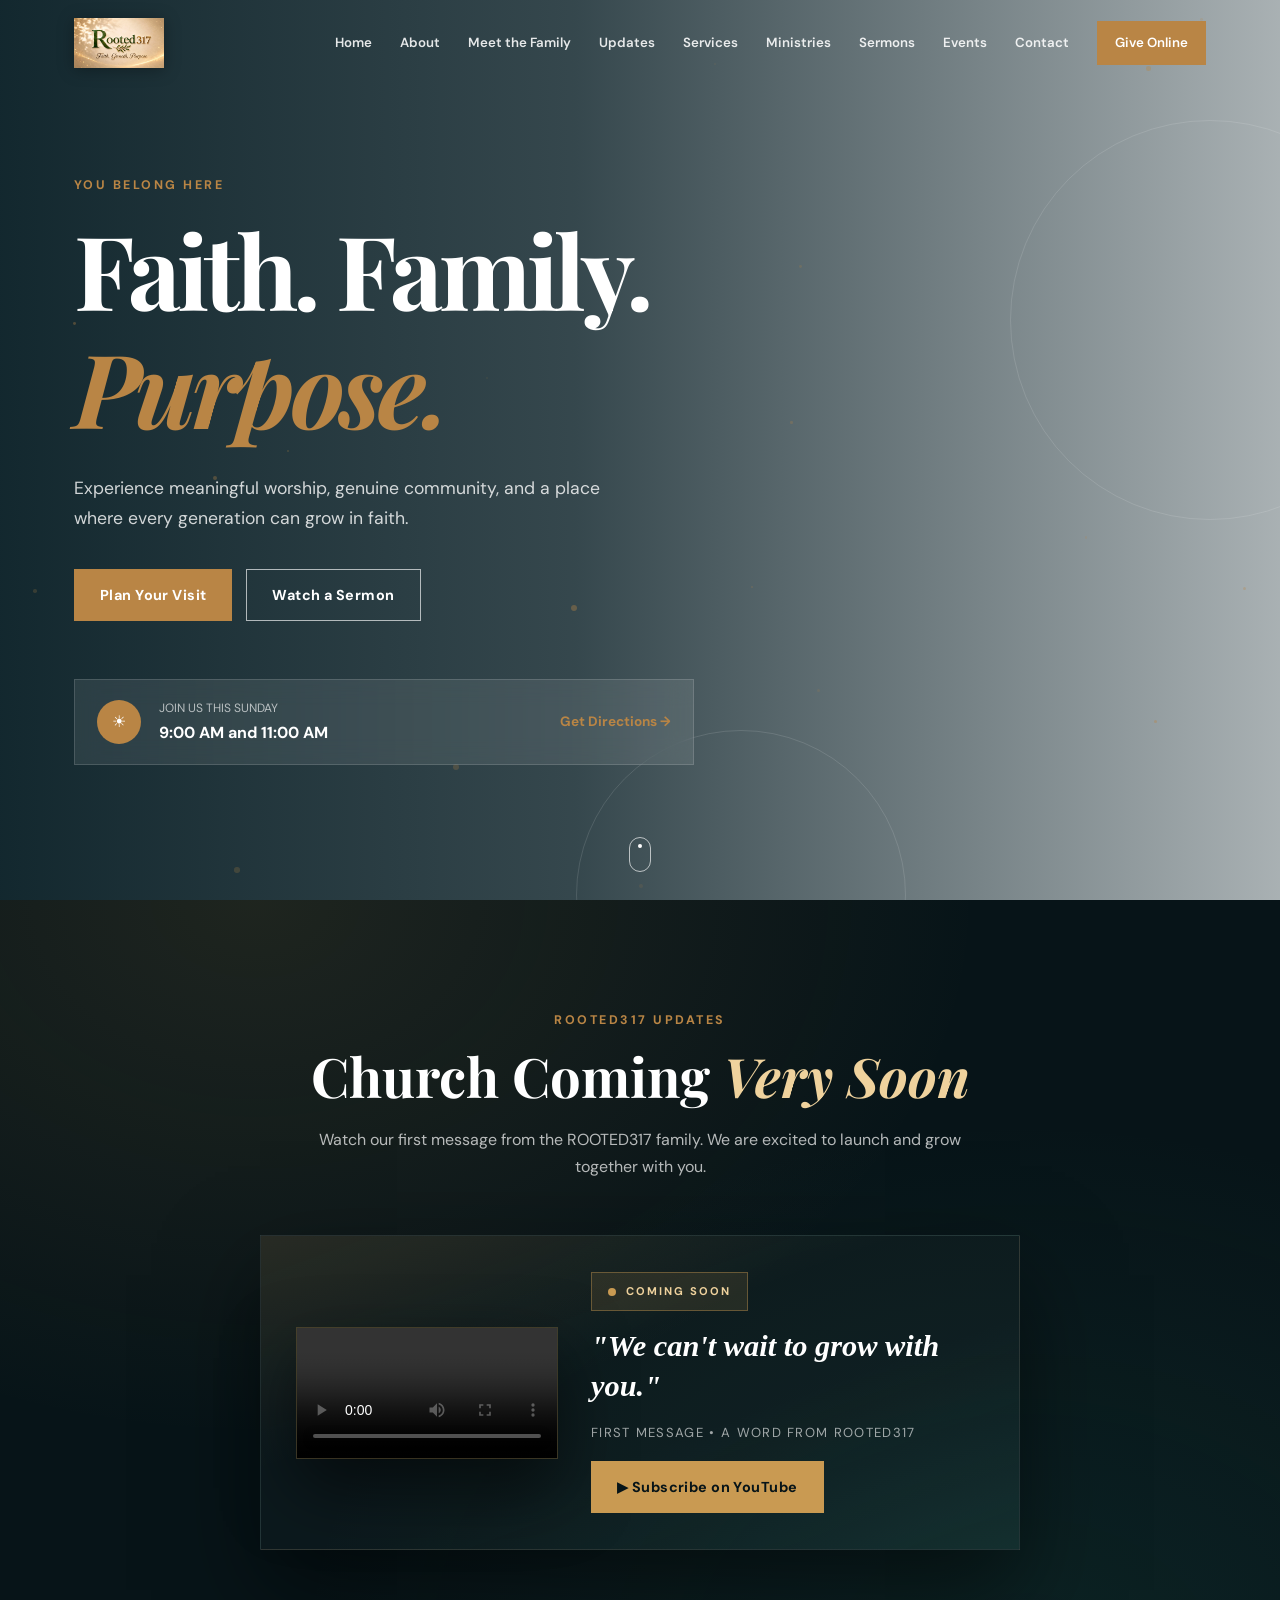
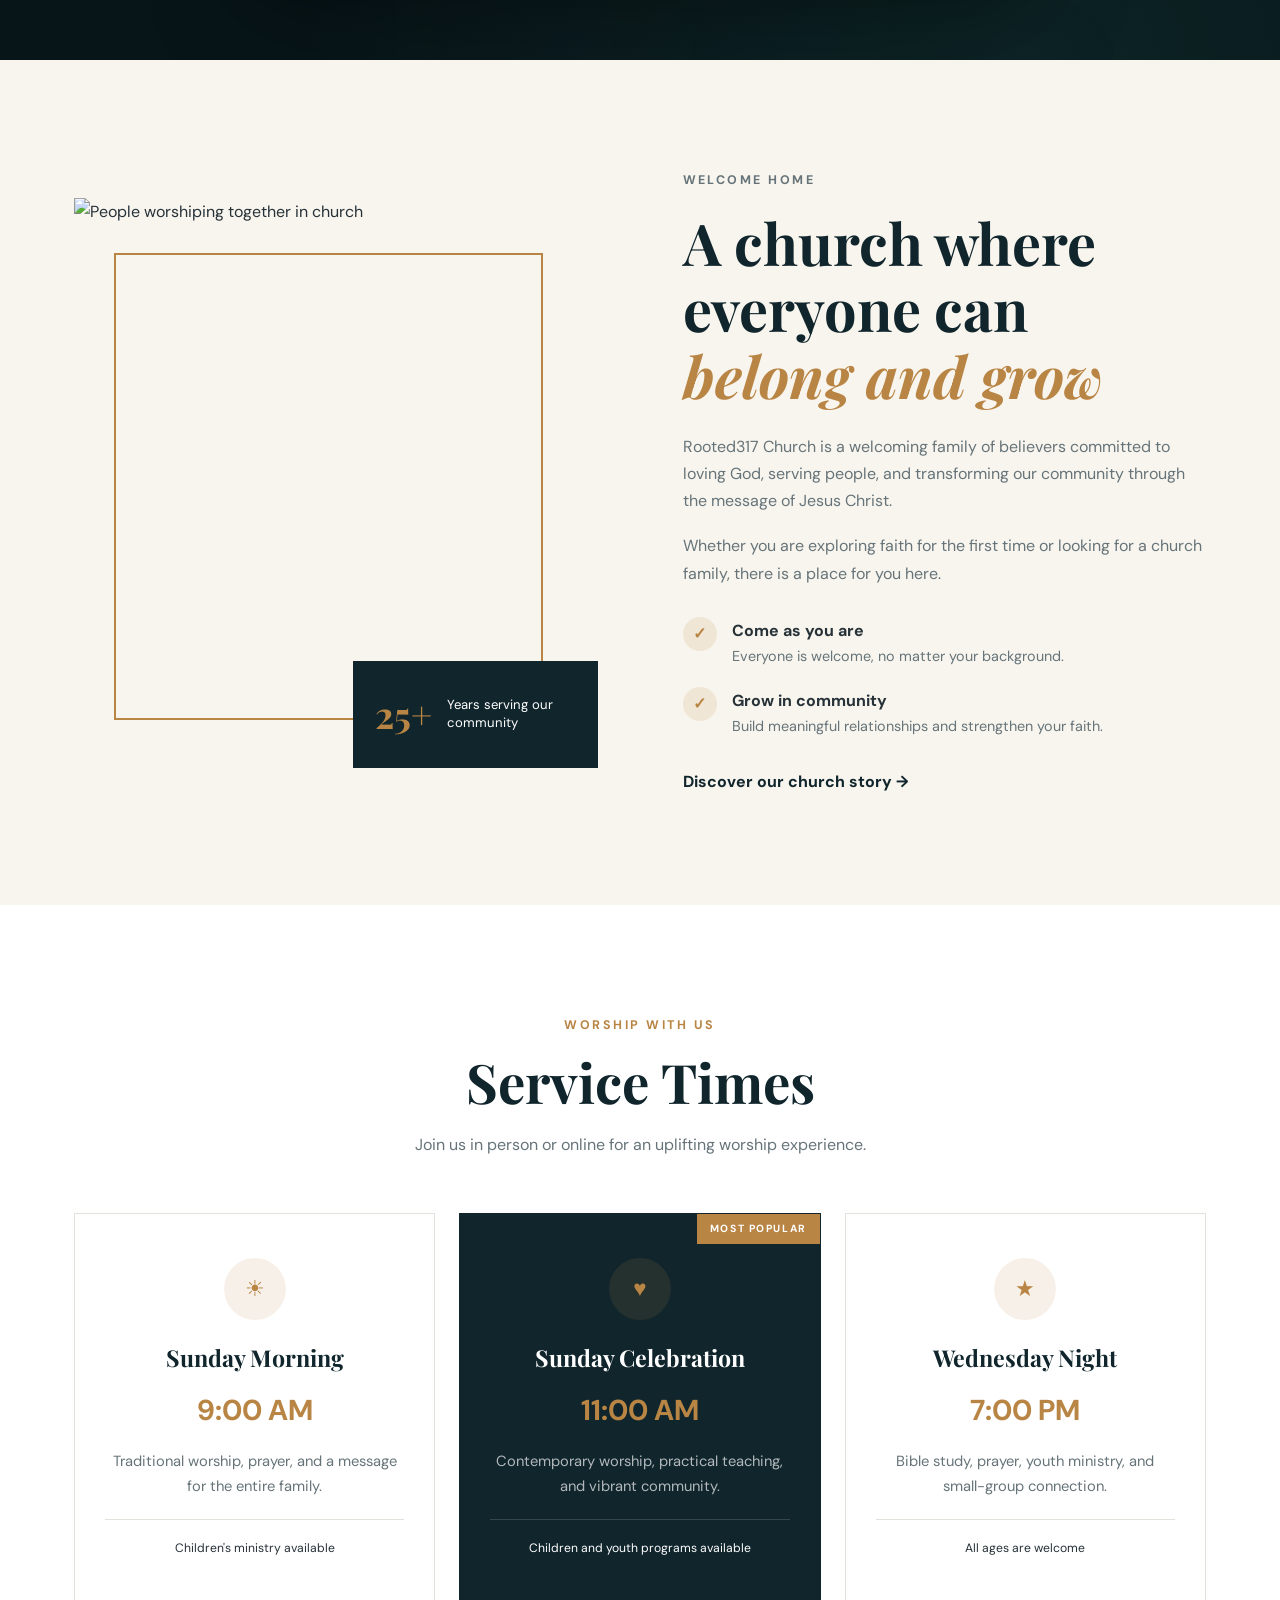
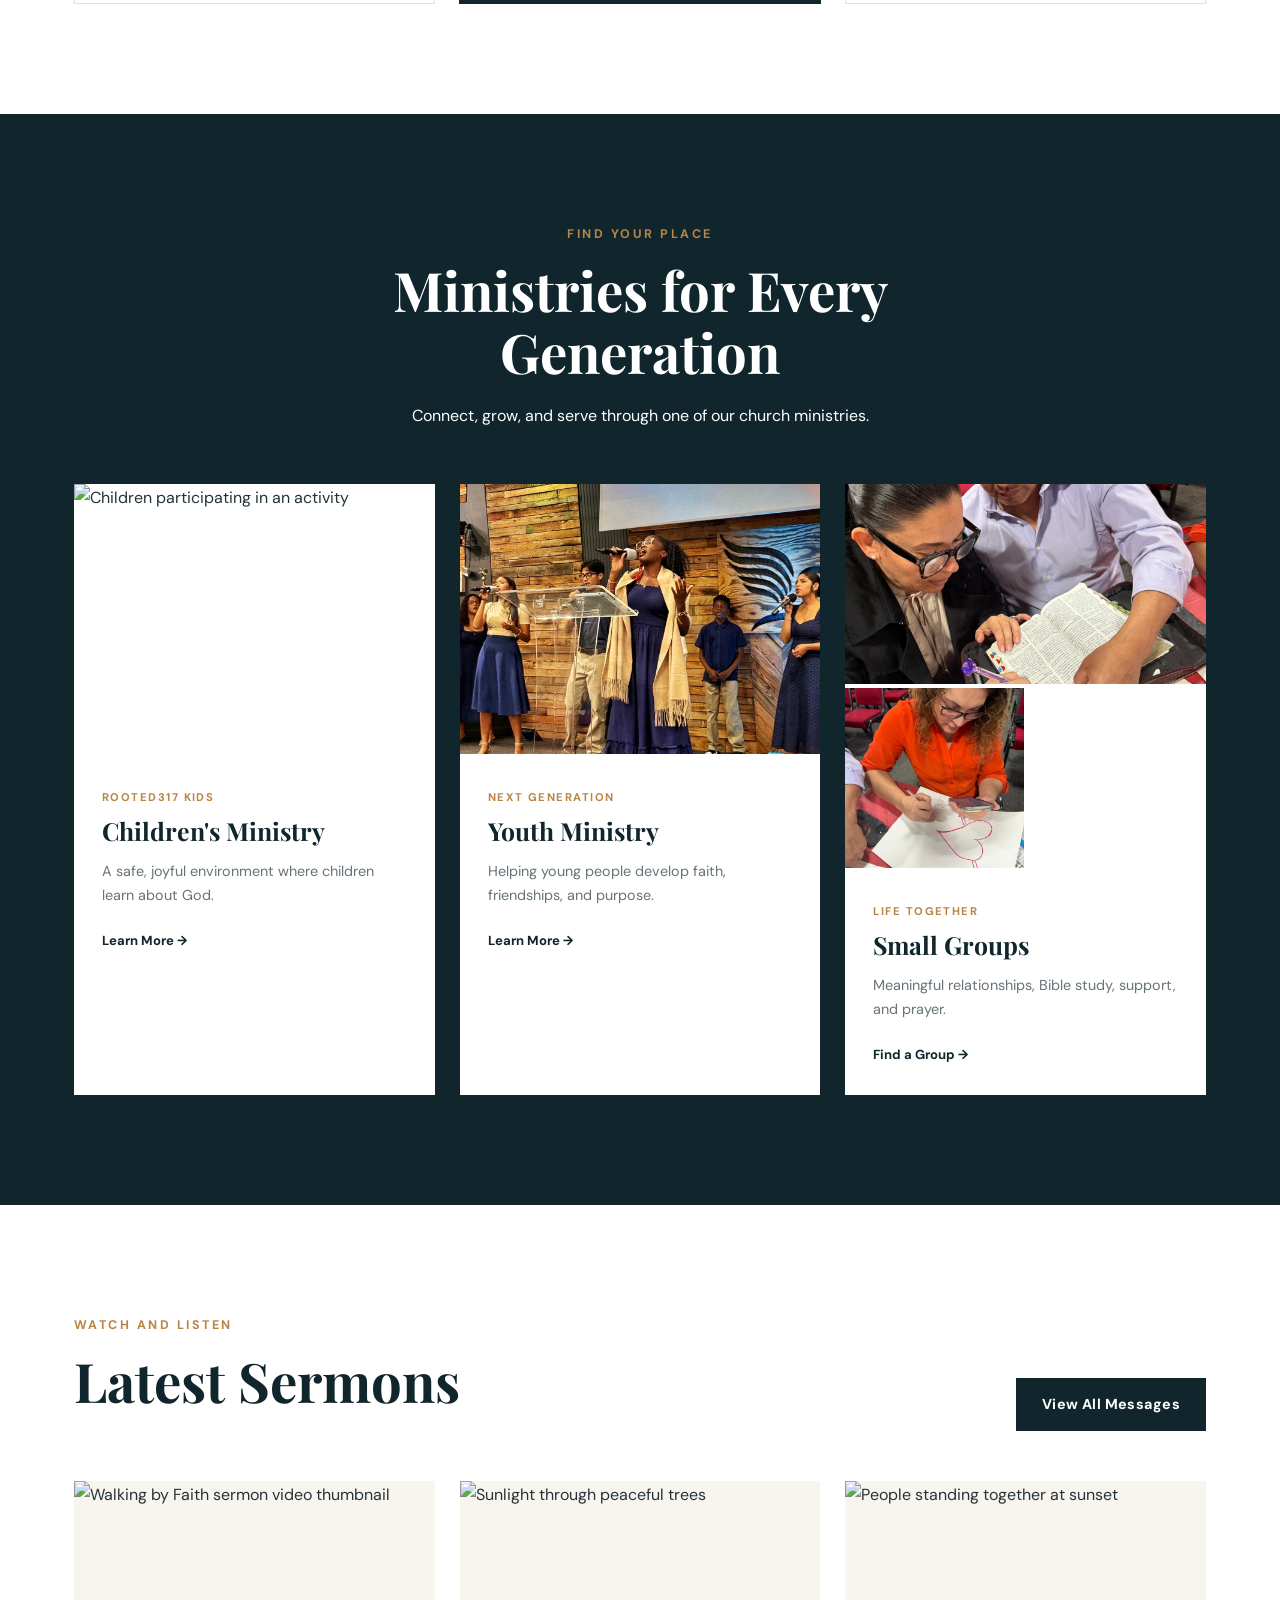
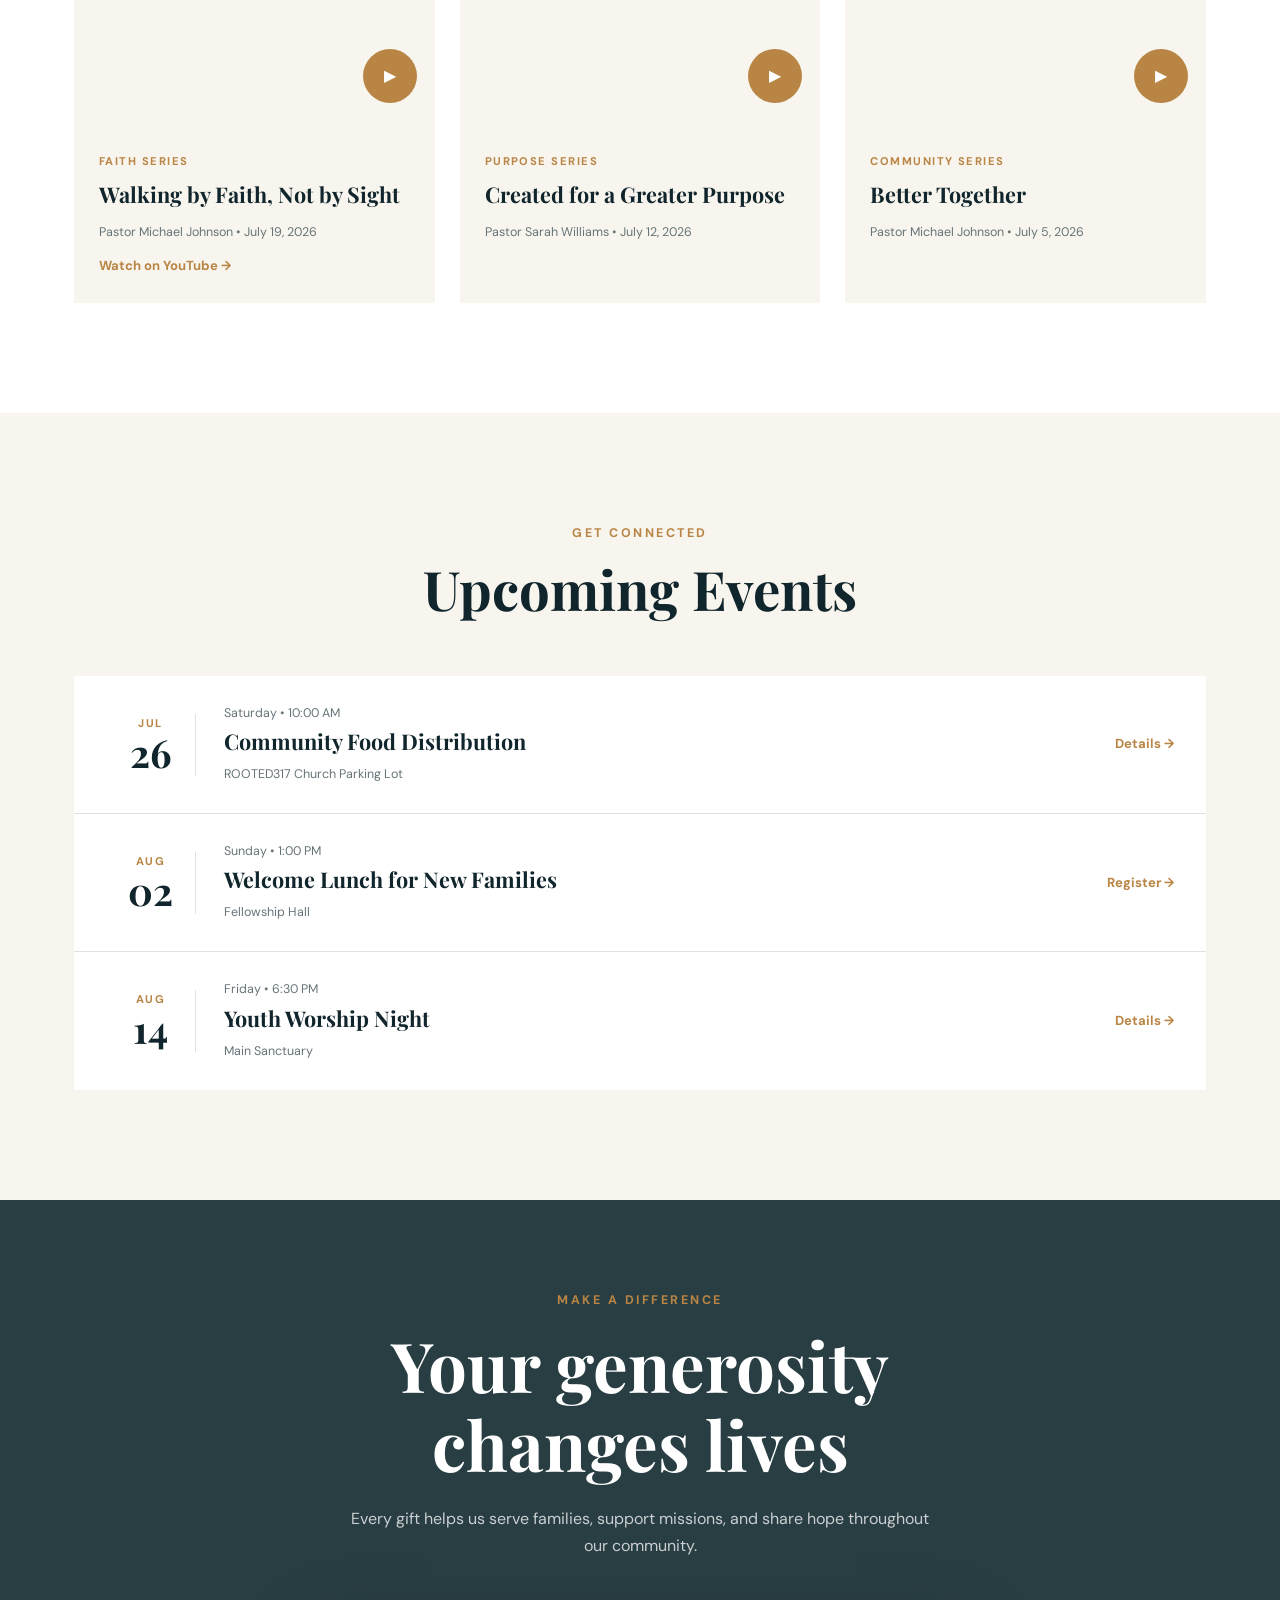
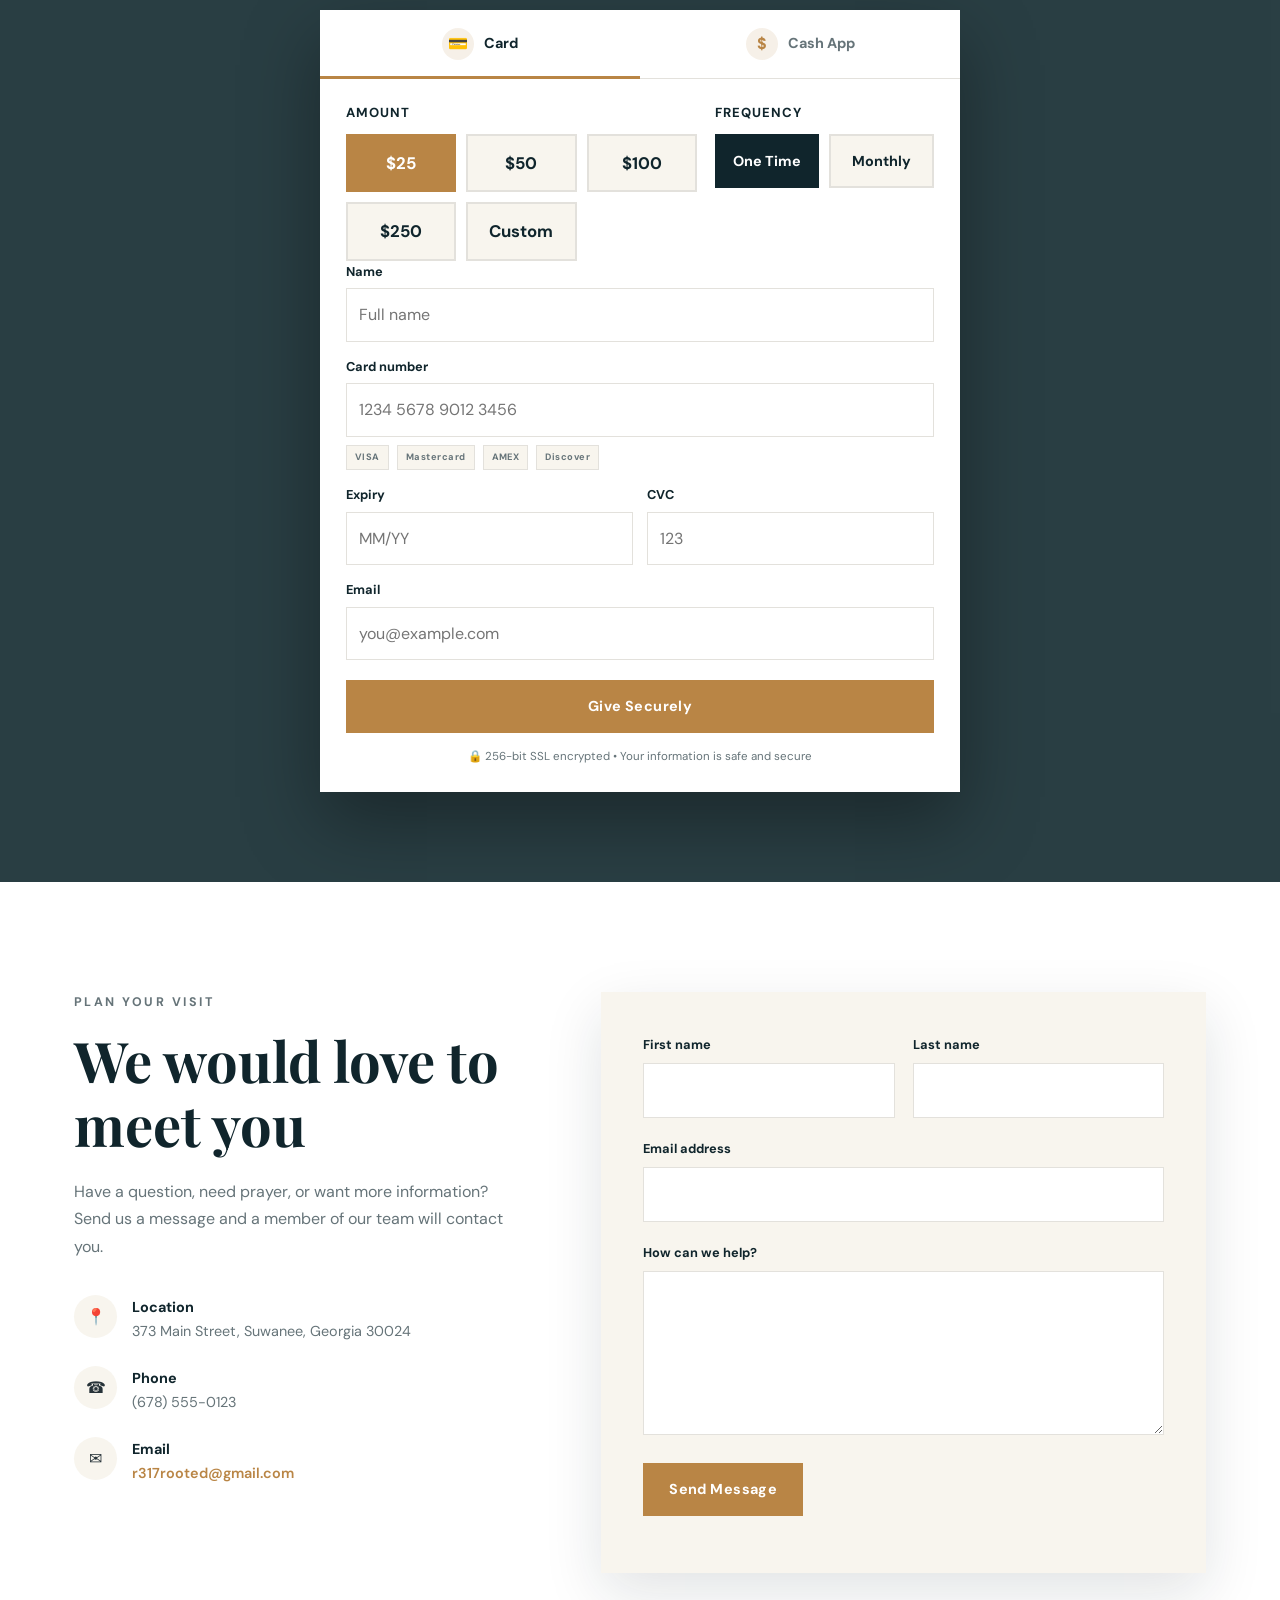
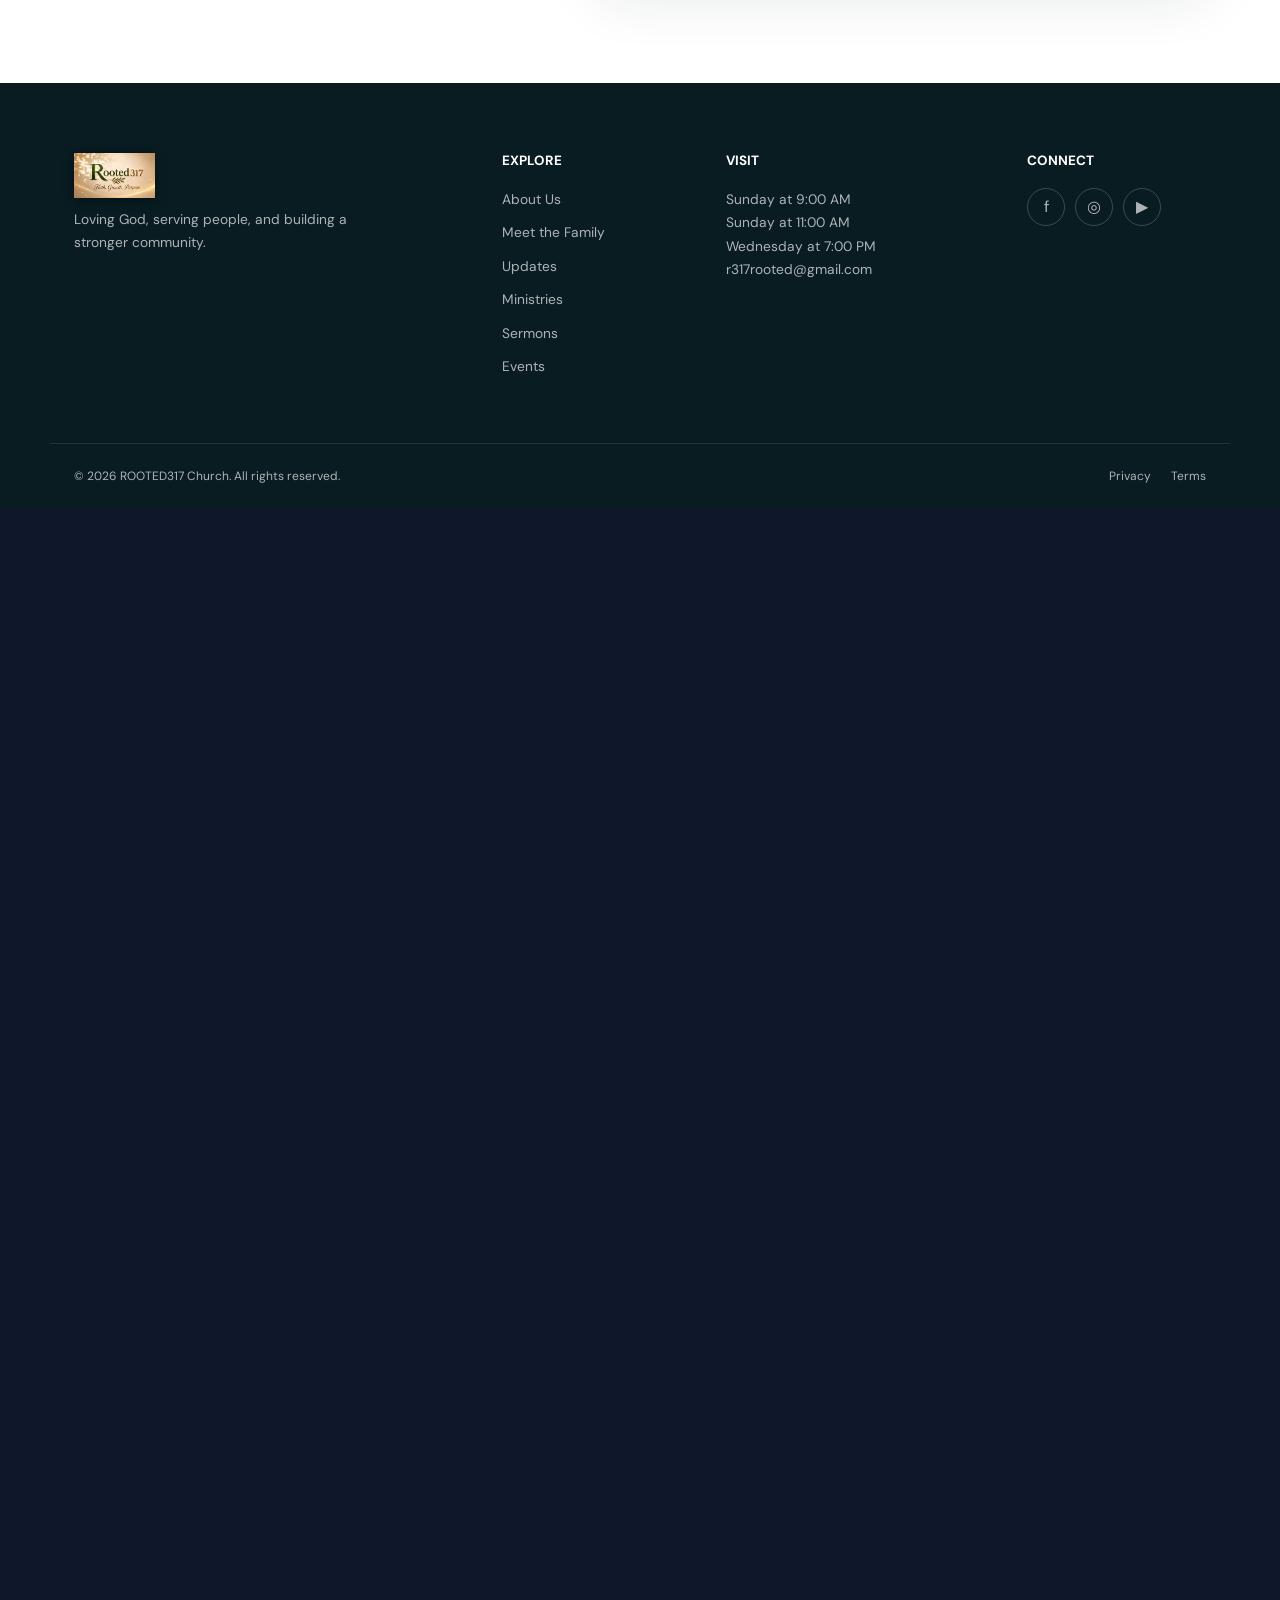
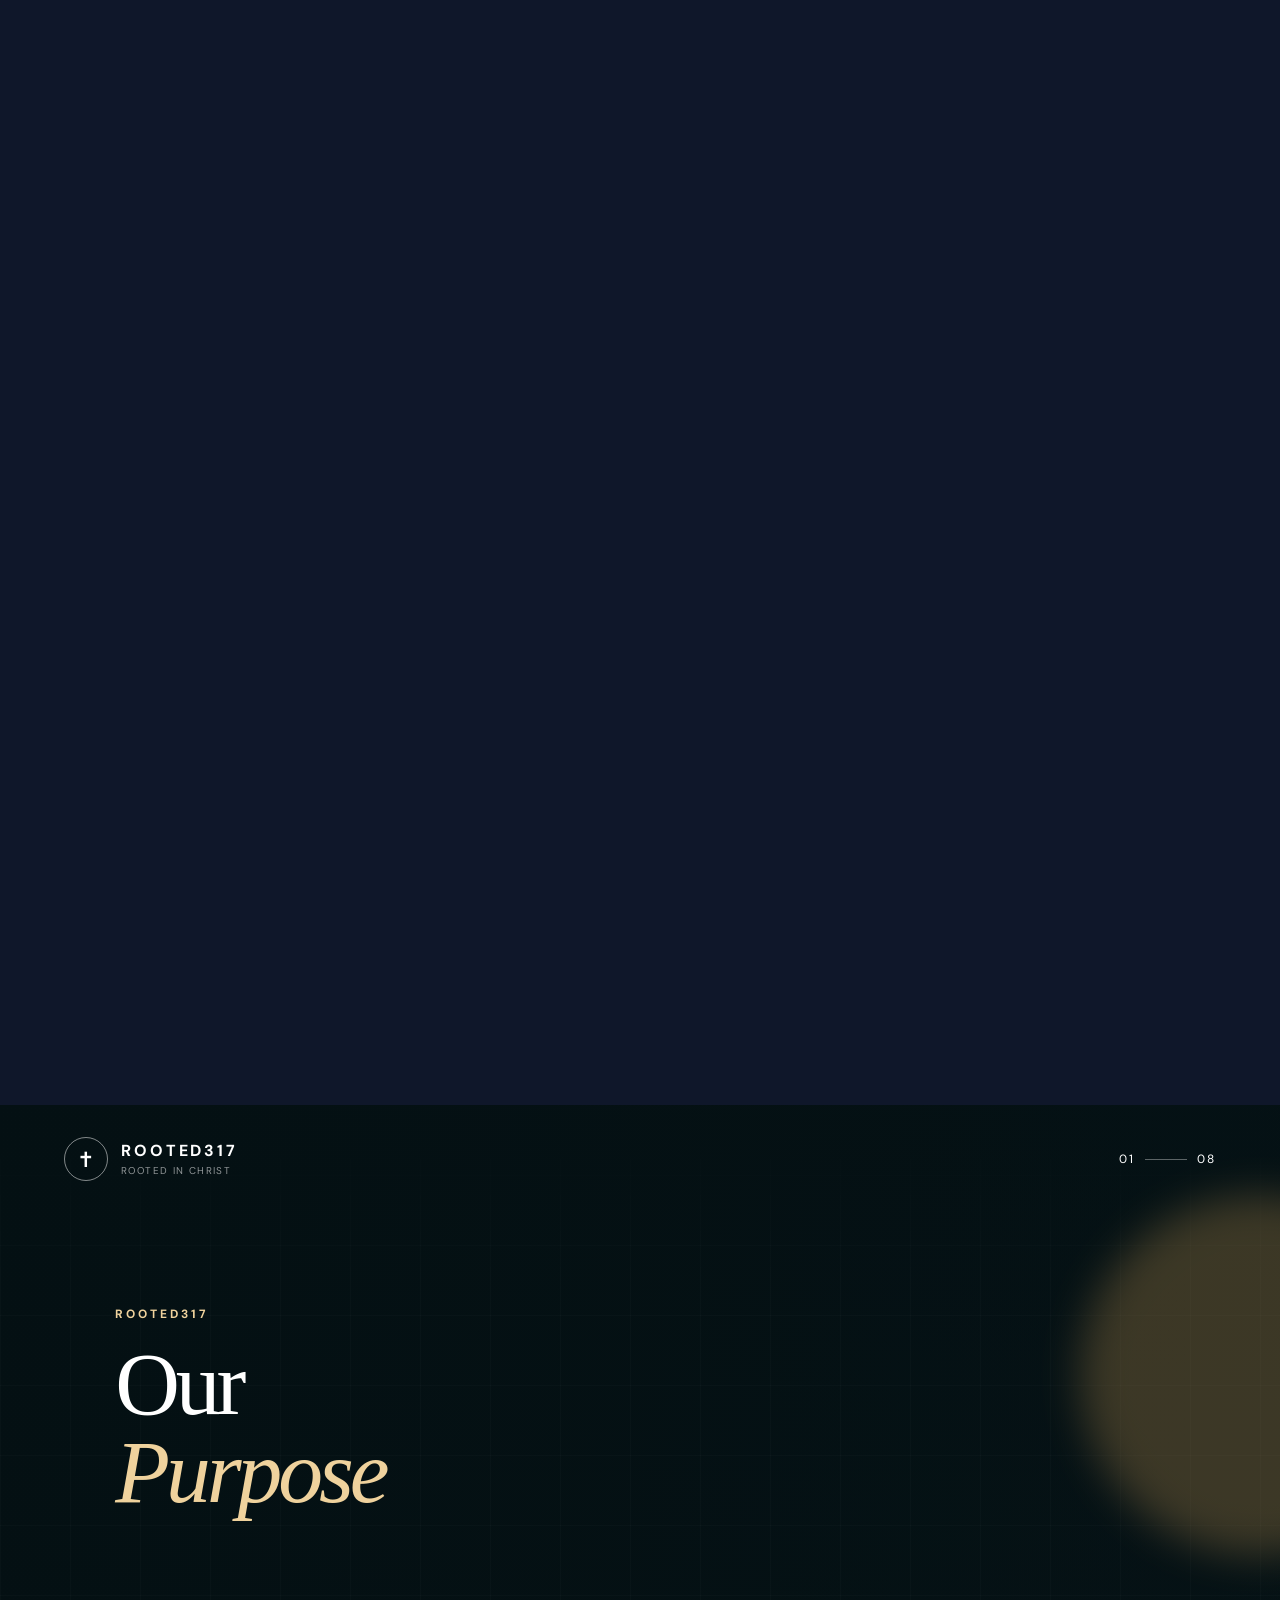
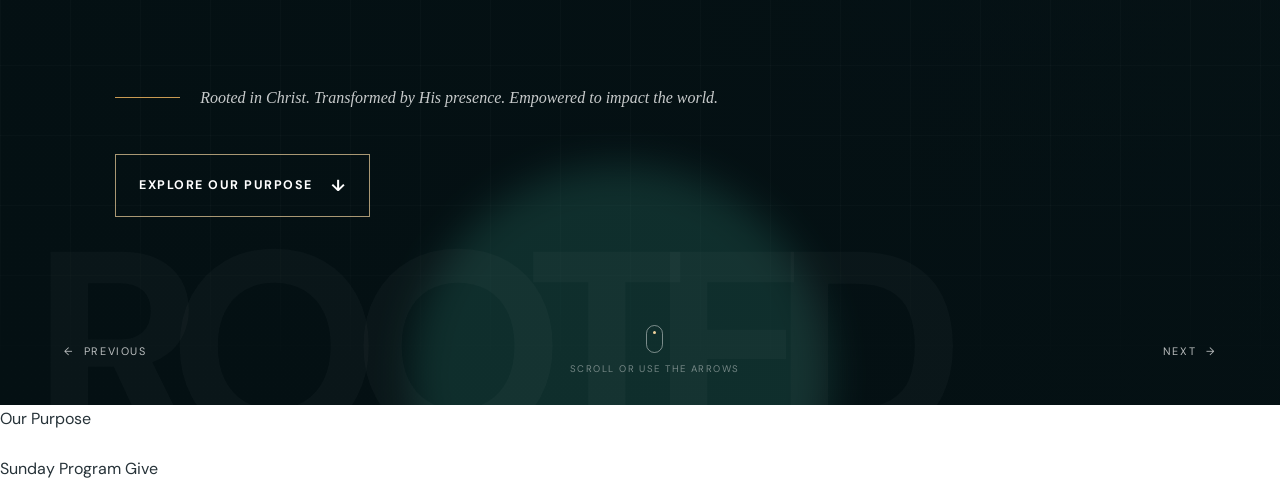
==== commit 861783e4: "Add Meet the Family page with pastoral profiles and family grid" ====
--- a/index.html
+++ b/index.html
@@ -48,6 +48,7 @@
       <div class="nav-menu" id="navMenu">
         <a href="index.html#home" target="_blank" rel="noopener">Home</a>
         <a href="index.html#about" target="_blank" rel="noopener">About</a>
+        <a href="meet-the-family.html" target="_blank" rel="noopener">Meet the Family</a>
         <a href="updates.html" target="_blank" rel="noopener">Updates</a>
         <a href="index.html#services" target="_blank" rel="noopener">Services</a>
         <a href="index.html#ministries" target="_blank" rel="noopener">Ministries</a>
@@ -739,6 +740,7 @@
       <div>
         <h3>Explore</h3>
         <a href="index.html#about" target="_blank" rel="noopener">About Us</a>
+        <a href="meet-the-family.html" target="_blank" rel="noopener">Meet the Family</a>
         <a href="updates.html" target="_blank" rel="noopener">Updates</a>
         <a href="index.html#ministries" target="_blank" rel="noopener">Ministries</a>
         <a href="index.html#sermons" target="_blank" rel="noopener">Sermons</a>
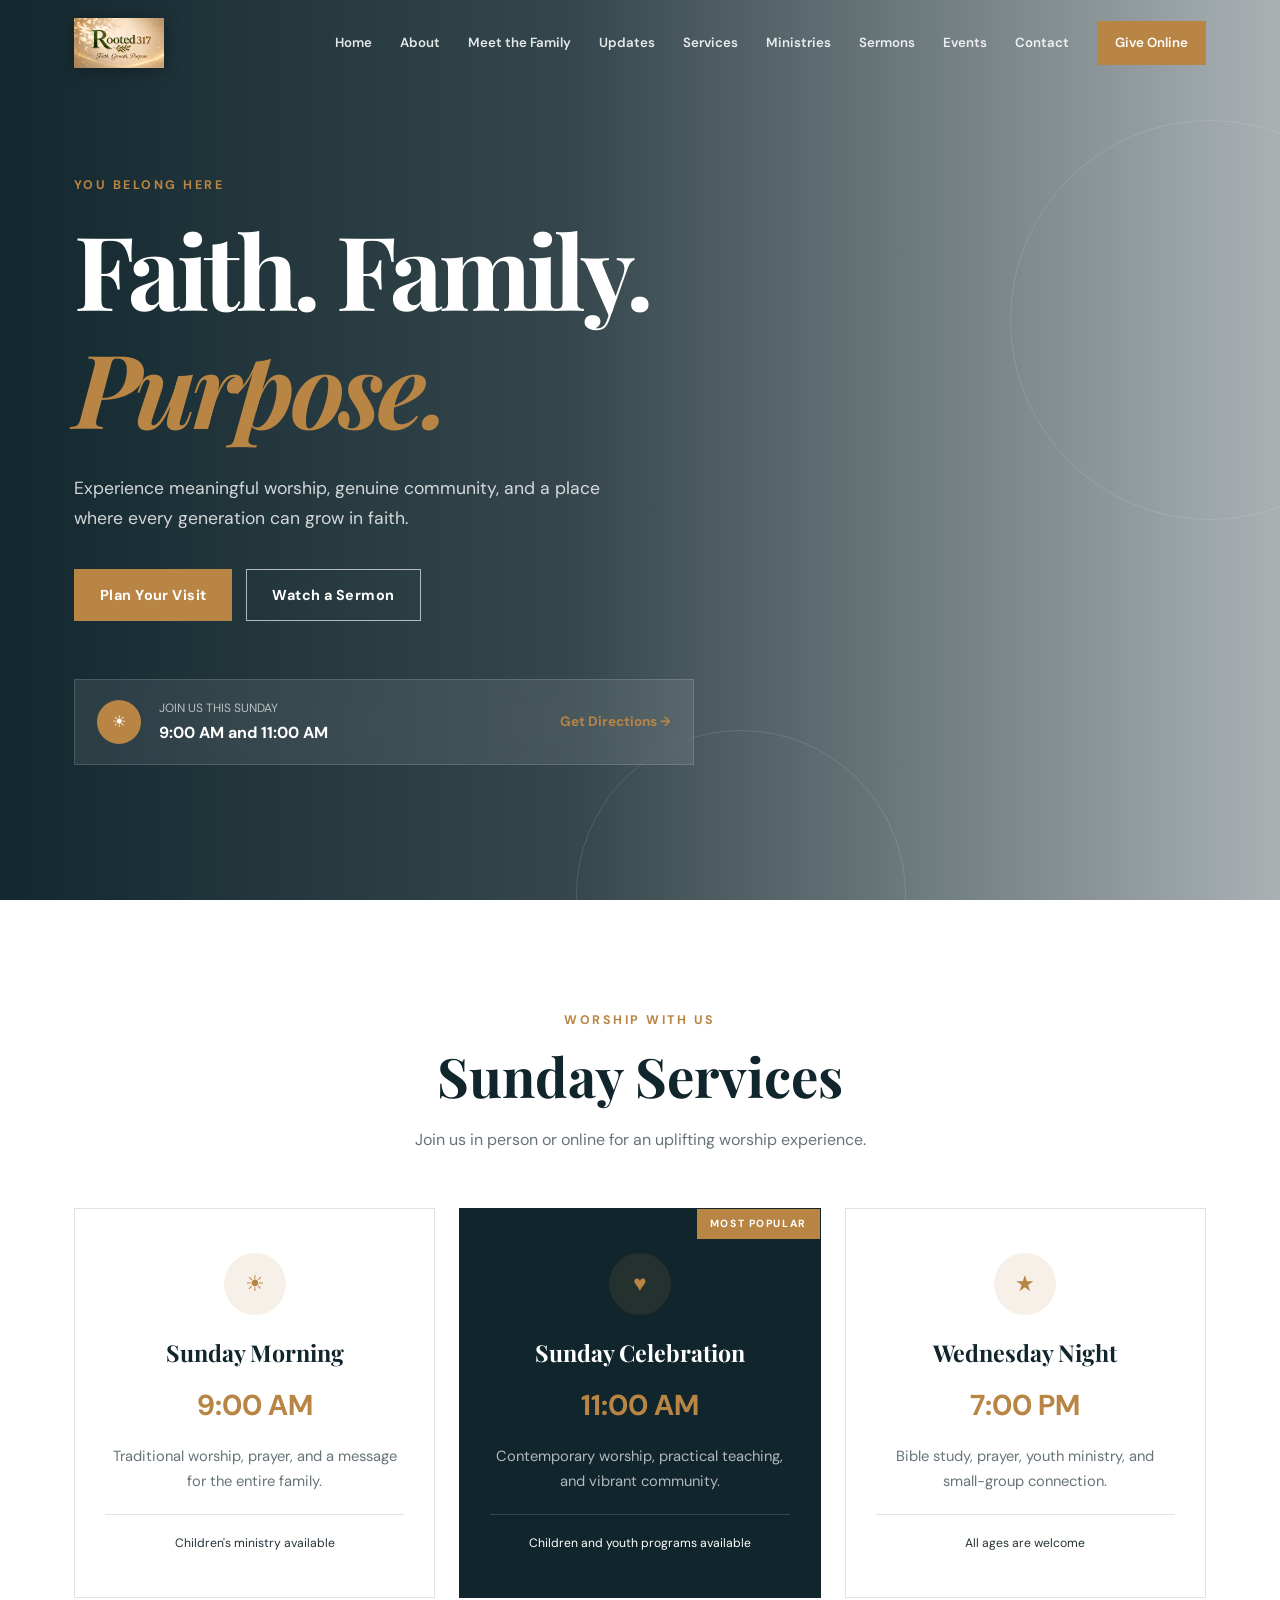
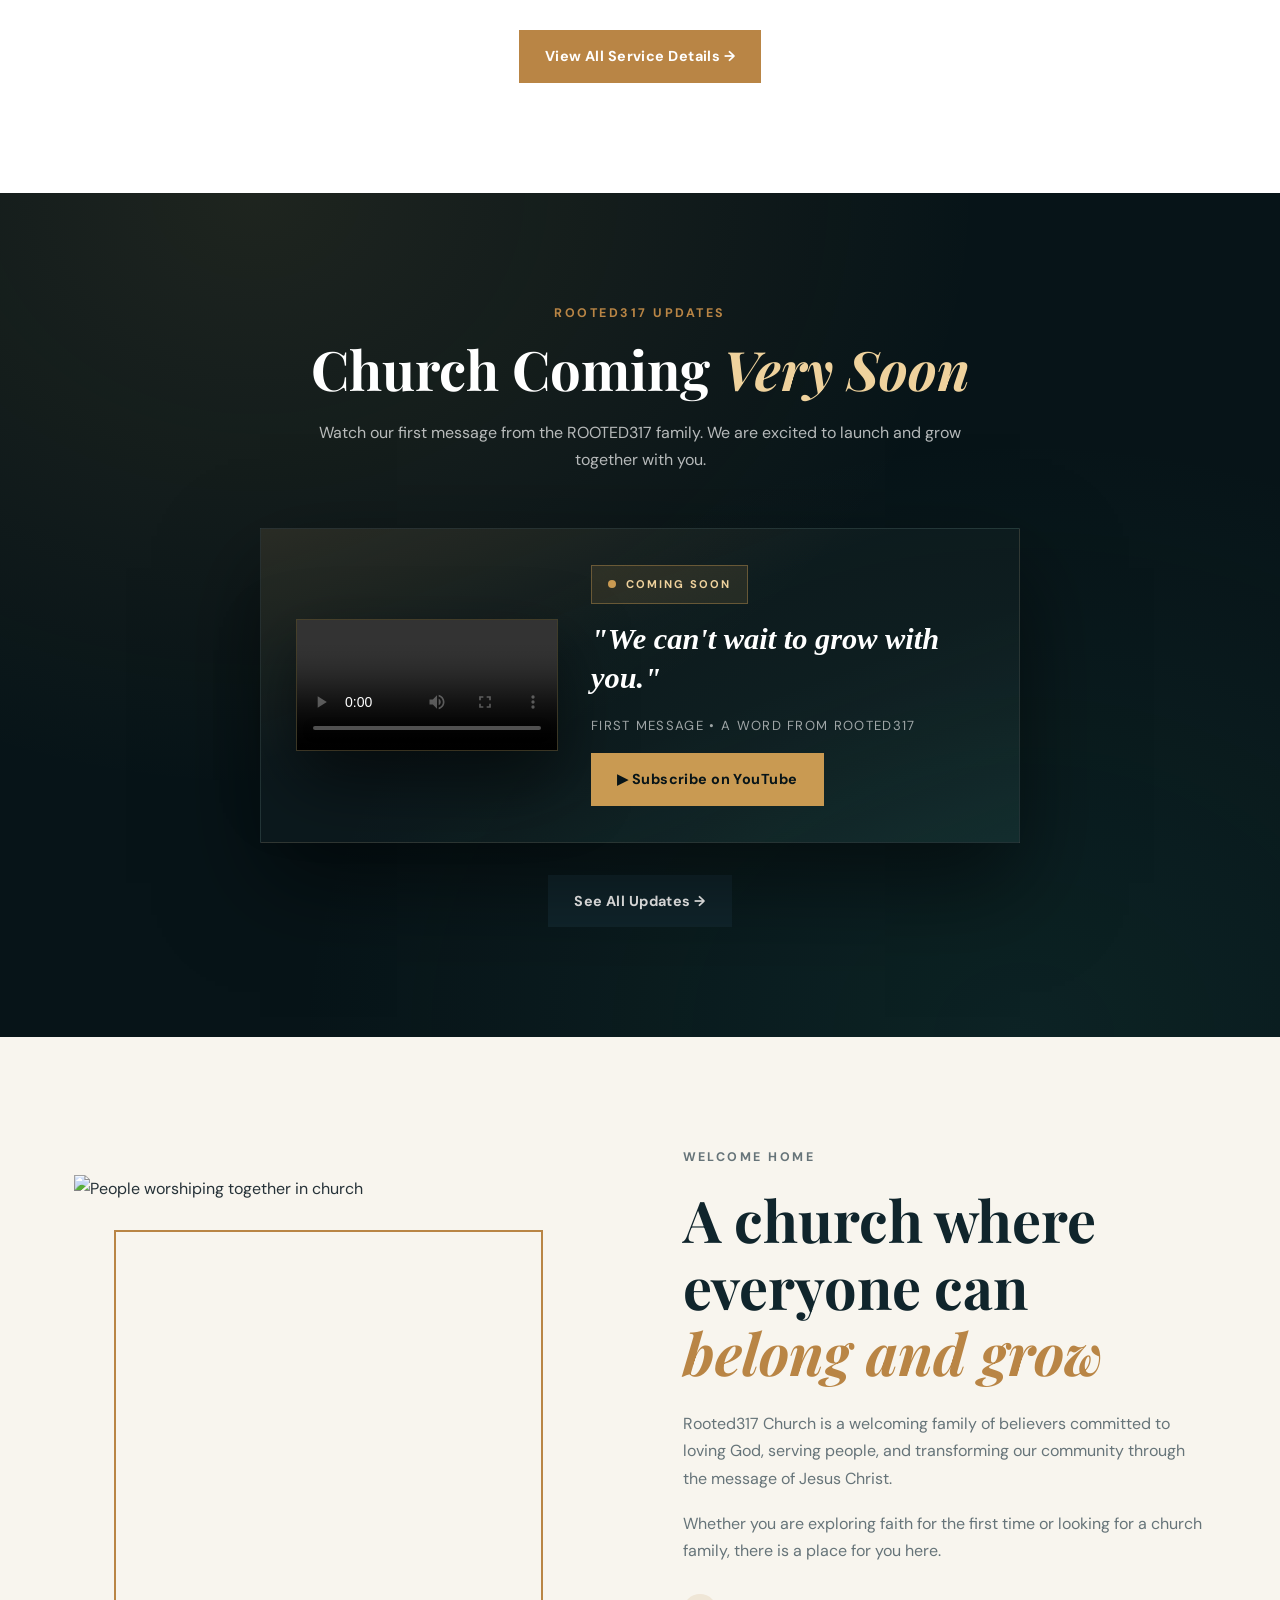
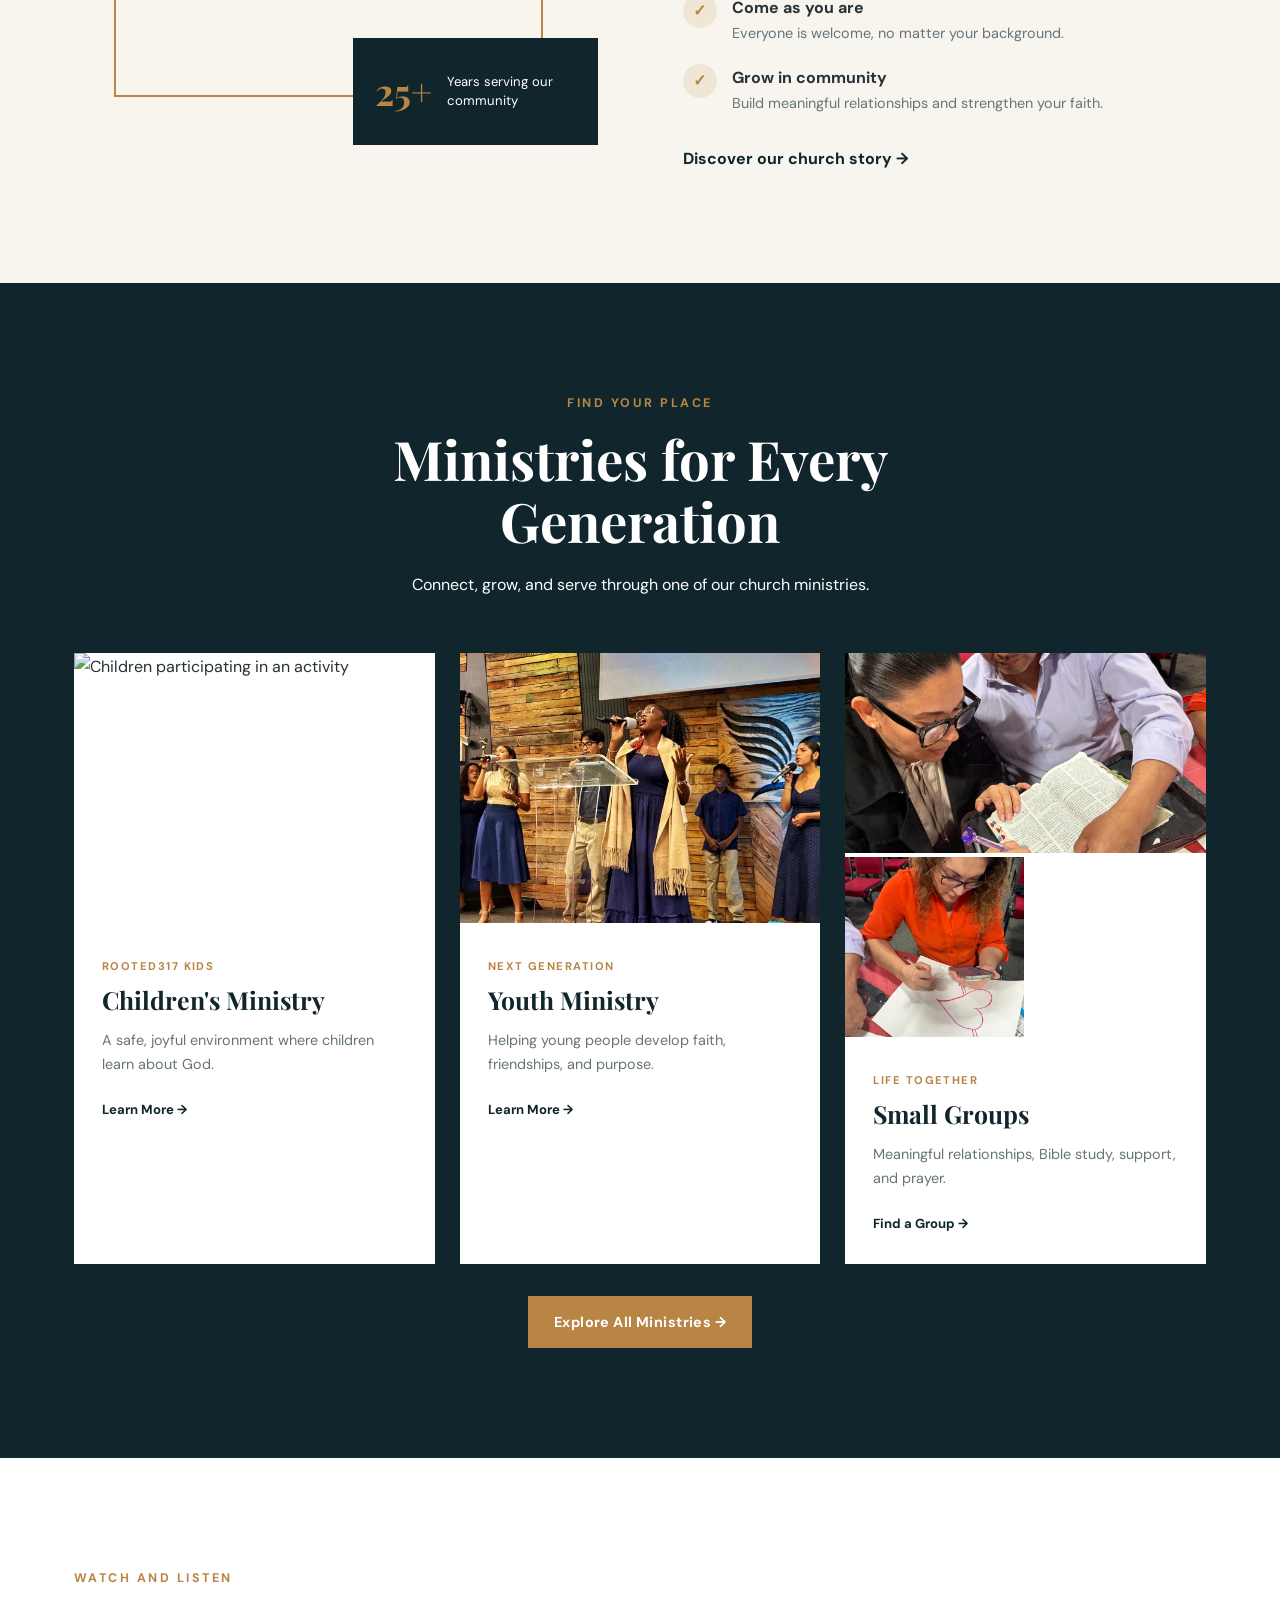
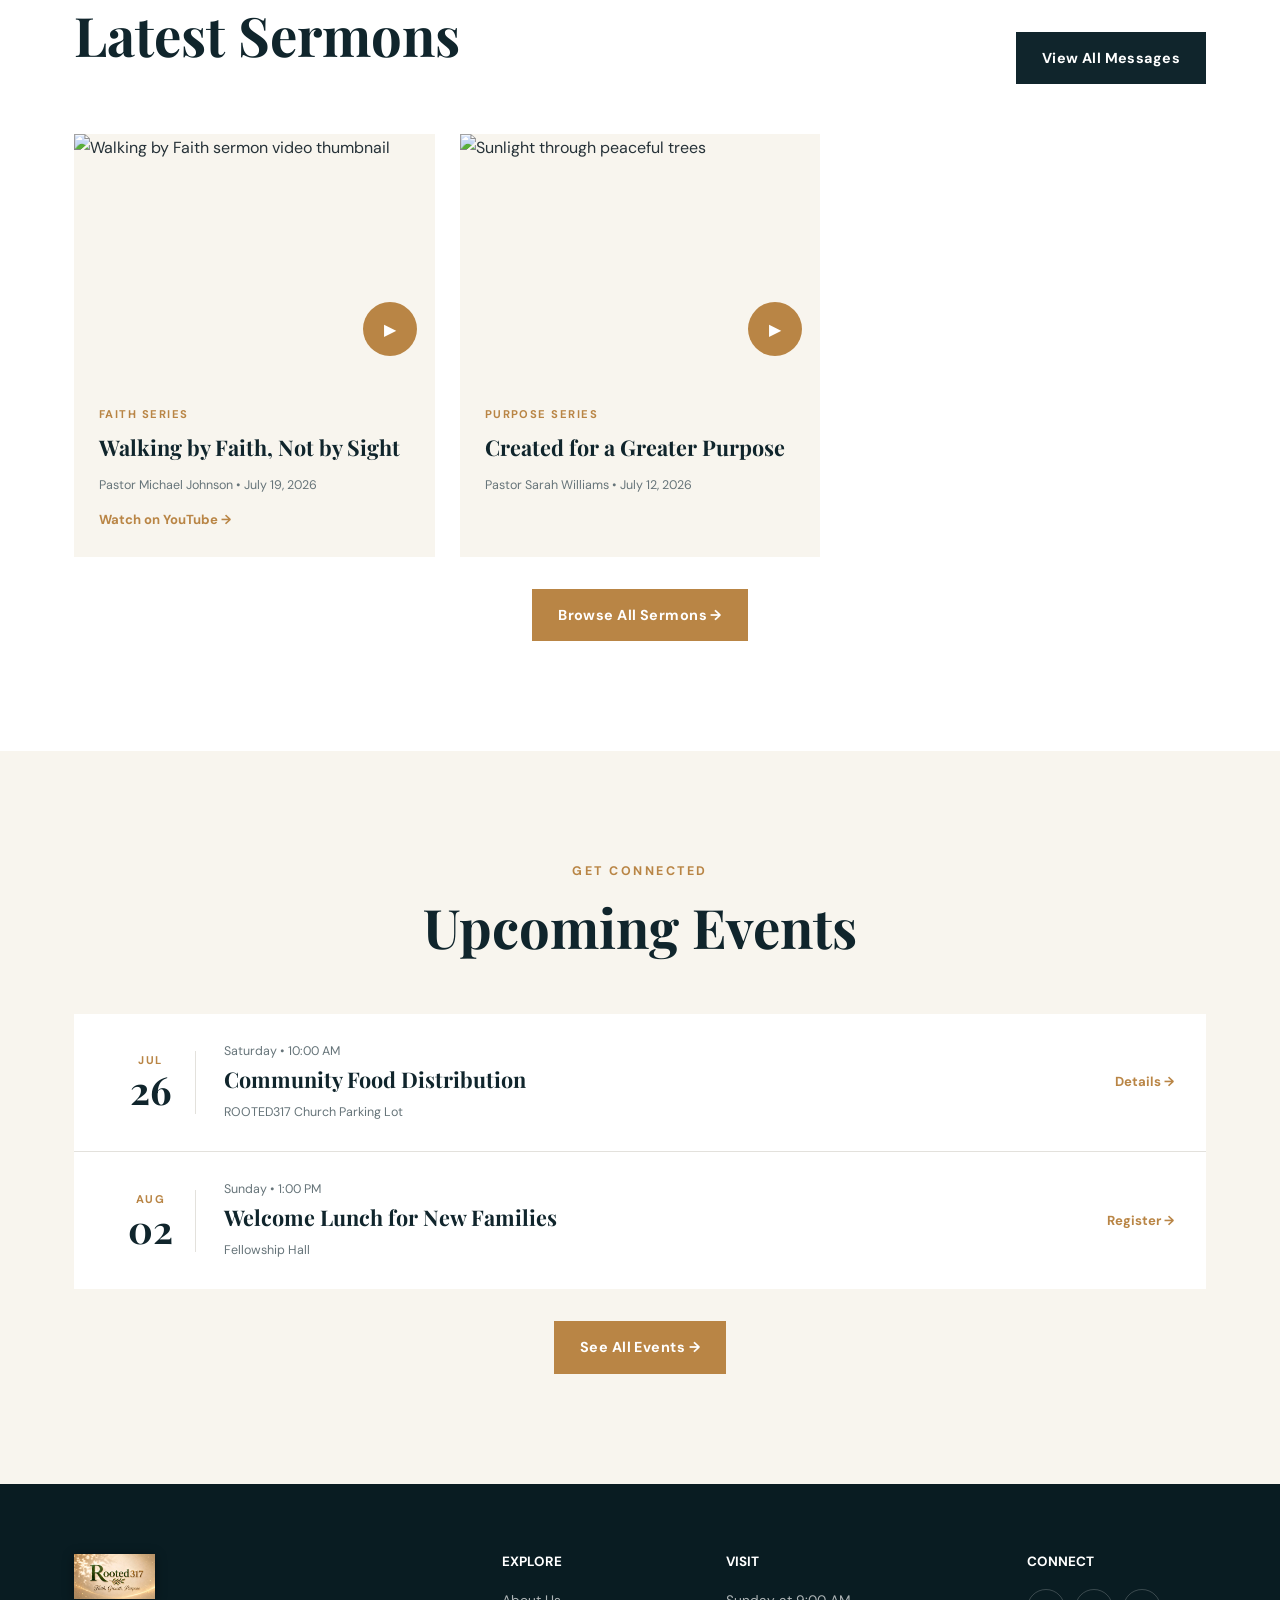
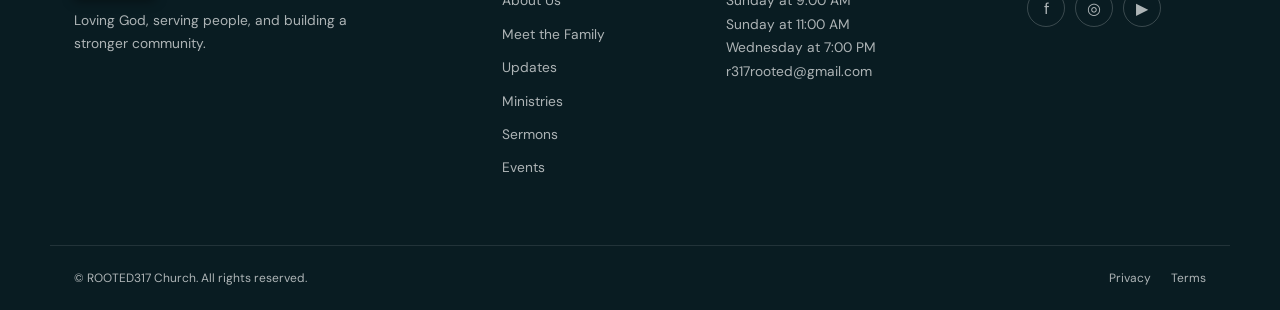
==== commit 56552b2c: "Major mobile fix + multi-page restructure - Comprehensive mobile CSS: hero, images, video, grids, ca" ====
--- a/index.html
+++ b/index.html
@@ -2,27 +2,12 @@
 <html lang="en">
 <head>
   <meta charset="UTF-8" />
-
-  <meta
-    name="viewport"
-    content="width=device-width, initial-scale=1.0"
-  />
-
-  <meta
-    name="description"
-    content="Welcome to Rooted317 Church. Join us for worship, community, and spiritual growth."
-  />
-
+  <meta name="viewport" content="width=device-width, initial-scale=1.0" />
+  <meta name="description" content="Welcome to Rooted317 Church. Join us for worship, community, and spiritual growth." />
   <title>Rooted317 Church</title>
-
   <link rel="preconnect" href="https://fonts.googleapis.com" />
   <link rel="preconnect" href="https://fonts.gstatic.com" crossorigin />
-
-  <link
-    href="https://fonts.googleapis.com/css2?family=DM+Sans:wght@400;500;600;700&family=Playfair+Display:wght@600;700&display=swap"
-    rel="stylesheet"
-  />
-
+  <link href="https://fonts.googleapis.com/css2?family=DM+Sans:wght@400;500;600;700&family=Playfair+Display:wght@600;700&display=swap" rel="stylesheet" />
   <link rel="stylesheet" href="style.css" />
 </head>
 
@@ -30,35 +15,19 @@
   <!-- Navigation -->
   <header class="header" id="header">
     <nav class="navbar container">
-      <a href="#home" class="logo">
-          <img src="ROOTED-logo.jpg" alt="ROOTED317 Logo" class="logo-img">
-      </a>
-
-      <button
-        class="menu-button"
-        id="menuButton"
-        aria-label="Open navigation menu"
-        aria-expanded="false"
-      >
-        <span></span>
-        <span></span>
-        <span></span>
-      </button>
-
+      <a href="index.html" class="logo"><img src="ROOTED-logo.jpg" alt="ROOTED317 Logo" class="logo-img"></a>
+      <button class="menu-button" id="menuButton" aria-label="Open navigation menu" aria-expanded="false"><span></span><span></span><span></span></button>
       <div class="nav-menu" id="navMenu">
-        <a href="index.html#home" target="_blank" rel="noopener">Home</a>
-        <a href="index.html#about" target="_blank" rel="noopener">About</a>
-        <a href="meet-the-family.html" target="_blank" rel="noopener">Meet the Family</a>
-        <a href="updates.html" target="_blank" rel="noopener">Updates</a>
-        <a href="index.html#services" target="_blank" rel="noopener">Services</a>
-        <a href="index.html#ministries" target="_blank" rel="noopener">Ministries</a>
-        <a href="index.html#sermons" target="_blank" rel="noopener">Sermons</a>
-        <a href="index.html#events" target="_blank" rel="noopener">Events</a>
-        <a href="index.html#contact" target="_blank" rel="noopener">Contact</a>
-
-        <a href="index.html#give" class="nav-button" target="_blank" rel="noopener">
-          Give Online
-        </a>
+        <a href="index.html" class="active">Home</a>
+        <a href="about.html">About</a>
+        <a href="meet-the-family.html">Meet the Family</a>
+        <a href="updates.html">Updates</a>
+        <a href="services.html">Services</a>
+        <a href="ministries.html">Ministries</a>
+        <a href="sermons.html">Sermons</a>
+        <a href="events.html">Events</a>
+        <a href="contact.html">Contact</a>
+        <a href="give.html" class="nav-button">Give Online</a>
       </div>
     </nav>
   </header>
@@ -67,66 +36,70 @@
     <!-- Hero -->
     <section class="hero" id="home">
       <div class="hero-overlay"></div>
-
       <div class="hero-shape hero-shape-one"></div>
       <div class="hero-shape hero-shape-two"></div>
-
       <div class="container hero-content">
-        <p class="eyebrow hero-animation">
-          You belong here
-        </p>
-
-        <h1 class="hero-animation">
-          Faith. Family.
-          <span>Purpose.</span>
-        </h1>
-
-        <p class="hero-description hero-animation">
-          Experience meaningful worship, genuine community, and a place
-          where every generation can grow in faith.
-        </p>
-
+        <p class="eyebrow hero-animation">You belong here</p>
+        <h1 class="hero-animation">Faith. Family.<span>Purpose.</span></h1>
+        <p class="hero-description hero-animation">Experience meaningful worship, genuine community, and a place where every generation can grow in faith.</p>
         <div class="hero-buttons hero-animation">
-          <a href="#services" class="button button-primary">
-            Plan Your Visit
-          </a>
-
-          <a href="#sermons" class="button button-outline">
-            Watch a Sermon
-          </a>
-        </div>
-
+          <a href="services.html" class="button button-primary">Plan Your Visit</a>
+          <a href="sermons.html" class="button button-outline">Watch a Sermon</a>
+        </div>
         <div class="service-banner hero-animation">
           <div class="service-icon">☀</div>
-
-          <div>
-            <small>Join us this Sunday</small>
-            <strong>9:00 AM and 11:00 AM</strong>
-          </div>
-
-          <a href="#contact">
-            Get Directions →
-          </a>
-        </div>
-      </div>
-
-      <a href="#about" class="scroll-indicator" aria-label="Scroll down">
-        <span></span>
-      </a>
-    </section>
-
-    <!-- Updates / Video -->
-    <section class="section updates-section" id="updates">
+          <div><small>Join us this Sunday</small><strong>9:00 AM and 11:00 AM</strong></div>
+          <a href="contact.html">Get Directions →</a>
+        </div>
+      </div>
+    </section>
+
+    <!-- Sunday Service Preview -->
+    <section class="section services-section">
+      <div class="container">
+        <div class="section-heading reveal">
+          <p class="eyebrow">Worship with us</p>
+          <h2>Sunday Services</h2>
+          <p>Join us in person or online for an uplifting worship experience.</p>
+        </div>
+        <div class="service-grid">
+          <article class="service-card reveal">
+            <div class="card-icon">☀</div>
+            <h3>Sunday Morning</h3>
+            <p class="service-time">9:00 AM</p>
+            <p>Traditional worship, prayer, and a message for the entire family.</p>
+            <span>Children's ministry available</span>
+          </article>
+          <article class="service-card featured reveal">
+            <div class="popular-label">Most Popular</div>
+            <div class="card-icon">♥</div>
+            <h3>Sunday Celebration</h3>
+            <p class="service-time">11:00 AM</p>
+            <p>Contemporary worship, practical teaching, and vibrant community.</p>
+            <span>Children and youth programs available</span>
+          </article>
+          <article class="service-card reveal">
+            <div class="card-icon">★</div>
+            <h3>Wednesday Night</h3>
+            <p class="service-time">7:00 PM</p>
+            <p>Bible study, prayer, youth ministry, and small-group connection.</p>
+            <span>All ages are welcome</span>
+          </article>
+        </div>
+        <div style="text-align:center;margin-top:2rem;">
+          <a href="services.html" class="button button-primary">View All Service Details →</a>
+        </div>
+      </div>
+    </section>
+
+    <!-- Updates Preview -->
+    <section class="section updates-section">
       <div class="container">
         <div class="section-heading reveal">
           <p class="eyebrow">ROOTED317 Updates</p>
           <h2>Church Coming <span>Very Soon</span></h2>
-          <p>
-            Watch our first message from the ROOTED317 family. We are
-            excited to launch and grow together with you.
-          </p>
-        </div>
-
+          <p>Watch our first message from the ROOTED317 family. We are excited to launch and grow together with you.</p>
+        </div>
         <div class="updates-video reveal">
           <div class="updates-video-stage">
             <div class="updates-video-frame">
@@ -135,591 +108,170 @@
                 Your browser does not support the video tag.
               </video>
             </div>
-
             <div class="updates-video-caption">
-              <span class="coming-soon-badge">
-                <span class="dot"></span>
-                Coming Soon
-              </span>
-
+              <span class="coming-soon-badge"><span class="dot"></span>Coming Soon</span>
               <h3>"We can't wait to grow with you."</h3>
-
               <p>First Message • A word from ROOTED317</p>
-
-              <a
-                href="https://www.youtube.com/live/7pUGcycP3KI"
-                target="_blank"
-                rel="noopener"
-                class="button button-primary updates-button"
-              >
-                ▶ Subscribe on YouTube
-              </a>
-            </div>
-          </div>
-        </div>
-      </div>
-    </section>
-
-    <!-- Welcome -->
-    <section class="section welcome-section" id="about">
+              <a href="https://www.youtube.com/live/7pUGcycP3KI" target="_blank" rel="noopener" class="button button-primary updates-button">▶ Subscribe on YouTube</a>
+            </div>
+          </div>
+        </div>
+        <div style="text-align:center;margin-top:2rem;">
+          <a href="updates.html" class="button button-dark">See All Updates →</a>
+        </div>
+      </div>
+    </section>
+
+    <!-- Welcome / About Preview -->
+    <section class="section welcome-section">
       <div class="container two-column">
         <div class="image-composition reveal-left">
           <div class="main-image">
-            <img
-              src="https://images.unsplash.com/photo-1507692049790-de58290a4334?auto=format&fit=crop&w=1200&q=80"
-              alt="People worshiping together in church"
-            />
-          </div>
-
+            <img src="https://images.unsplash.com/photo-1507692049790-de58290a4334?auto=format&fit=crop&w=1200&q=80" alt="People worshiping together in church" />
+          </div>
           <div class="experience-card floating-card">
             <strong>25+</strong>
             <span>Years serving our community</span>
           </div>
-
           <div class="image-decoration"></div>
         </div>
-
         <div class="welcome-content reveal-right">
           <p class="eyebrow">Welcome home</p>
-
-          <h2>
-            A church where everyone can
-            <span>belong and grow</span>
-          </h2>
-
-          <p>
-            Rooted317 Church is a welcoming family of believers
-            committed to loving God, serving people, and transforming our
-            community through the message of Jesus Christ.
-          </p>
-
-          <p>
-            Whether you are exploring faith for the first time or looking
-            for a church family, there is a place for you here.
-          </p>
-
+          <h2>A church where everyone can <span>belong and grow</span></h2>
+          <p>Rooted317 Church is a welcoming family of believers committed to loving God, serving people, and transforming our community through the message of Jesus Christ.</p>
+          <p>Whether you are exploring faith for the first time or looking for a church family, there is a place for you here.</p>
           <div class="feature-list">
             <div class="feature-item">
               <div class="check-icon">✓</div>
-
-              <div>
-                <strong>Come as you are</strong>
-                <p>Everyone is welcome, no matter your background.</p>
-              </div>
-            </div>
-
+              <div><strong>Come as you are</strong><p>Everyone is welcome, no matter your background.</p></div>
+            </div>
             <div class="feature-item">
               <div class="check-icon">✓</div>
-
-              <div>
-                <strong>Grow in community</strong>
-                <p>Build meaningful relationships and strengthen your faith.</p>
-              </div>
-            </div>
-          </div>
-
-          <a href="#ministries" class="text-link">
-            Discover our church story →
-          </a>
-        </div>
-      </div>
-    </section>
-
-    <!-- Service Times -->
-    <section class="section services-section" id="services">
-      <div class="container">
-        <div class="section-heading reveal">
-          <p class="eyebrow">Worship with us</p>
-          <h2>Service Times</h2>
-          <p>
-            Join us in person or online for an uplifting worship experience.
-          </p>
-        </div>
-
-        <div class="service-grid">
-          <article class="service-card reveal">
-            <div class="card-icon">☀</div>
-            <h3>Sunday Morning</h3>
-            <p class="service-time">9:00 AM</p>
-            <p>
-              Traditional worship, prayer, and a message for the entire family.
-            </p>
-            <span>Children's ministry available</span>
-          </article>
-
-          <article class="service-card featured reveal">
-            <div class="popular-label">Most Popular</div>
-            <div class="card-icon">♥</div>
-            <h3>Sunday Celebration</h3>
-            <p class="service-time">11:00 AM</p>
-            <p>
-              Contemporary worship, practical teaching, and vibrant community.
-            </p>
-            <span>Children and youth programs available</span>
-          </article>
-
-          <article class="service-card reveal">
-            <div class="card-icon">★</div>
-            <h3>Wednesday Night</h3>
-            <p class="service-time">7:00 PM</p>
-            <p>
-              Bible study, prayer, youth ministry, and small-group connection.
-            </p>
-            <span>All ages are welcome</span>
-          </article>
-        </div>
-      </div>
-    </section>
-
-    <!-- Ministries -->
-    <section class="section ministries-section" id="ministries">
+              <div><strong>Grow in community</strong><p>Build meaningful relationships and strengthen your faith.</p></div>
+            </div>
+          </div>
+          <a href="about.html" class="text-link">Discover our church story →</a>
+        </div>
+      </div>
+    </section>
+
+    <!-- Ministries Preview -->
+    <section class="section ministries-section">
       <div class="container">
         <div class="section-heading light reveal">
           <p class="eyebrow">Find your place</p>
           <h2>Ministries for Every Generation</h2>
-          <p>
-            Connect, grow, and serve through one of our church ministries.
-          </p>
-        </div>
-
+          <p>Connect, grow, and serve through one of our church ministries.</p>
+        </div>
         <div class="ministry-grid">
           <article class="ministry-card reveal">
-            <img
-              src="https://images.unsplash.com/photo-1503454537195-1dcabb73ffb9?auto=format&fit=crop&w=800&q=80"
-              alt="Children participating in an activity"
-            />
-
+            <img src="https://images.unsplash.com/photo-1503454537195-1dcabb73ffb9?auto=format&fit=crop&w=800&q=80" alt="Children participating in an activity" />
             <div class="ministry-content">
               <span>ROOTED317 Kids</span>
               <h3>Children's Ministry</h3>
-              <p>
-                A safe, joyful environment where children learn about God.
-              </p>
-              <a href="#contact">Learn More →</a>
-            </div>
-          </article>
-
+              <p>A safe, joyful environment where children learn about God.</p>
+              <a href="ministries.html">Learn More →</a>
+            </div>
+          </article>
           <article class="ministry-card reveal">
-            <img
-              src="youth-ministry.jpg"
-              alt="ROOTED317 Youth Ministry"
-            />
-
+            <img src="youth-ministry.jpg" alt="ROOTED317 Youth Ministry" />
             <div class="ministry-content">
               <span>Next Generation</span>
               <h3>Youth Ministry</h3>
-              <p>
-                Helping young people develop faith, friendships, and purpose.
-              </p>
-              <a href="#contact">Learn More →</a>
-            </div>
-          </article>
-
+              <p>Helping young people develop faith, friendships, and purpose.</p>
+              <a href="ministries.html">Learn More →</a>
+            </div>
+          </article>
           <article class="ministry-card reveal">
             <div class="ministry-gallery">
-              <img
-                src="small-groups-1.jpg"
-                alt="Small Groups gathering 1"
-              />
-              <img
-                src="small-groups-2.jpg"
-                alt="Small Groups gathering 2"
-              />
-            </div>
-
+              <img src="small-groups-1.jpg" alt="Small Groups gathering 1" />
+              <img src="small-groups-2.jpg" alt="Small Groups gathering 2" />
+            </div>
             <div class="ministry-content">
               <span>Life Together</span>
               <h3>Small Groups</h3>
-              <p>
-                Meaningful relationships, Bible study, support, and prayer.
-              </p>
-              <a href="#contact">Find a Group →</a>
-            </div>
-          </article>
-        </div>
-      </div>
-    </section>
-
-    <!-- Sermons -->
-    <section class="section sermons-section" id="sermons">
+              <p>Meaningful relationships, Bible study, support, and prayer.</p>
+              <a href="ministries.html">Find a Group →</a>
+            </div>
+          </article>
+        </div>
+        <div style="text-align:center;margin-top:2rem;">
+          <a href="ministries.html" class="button button-primary">Explore All Ministries →</a>
+        </div>
+      </div>
+    </section>
+
+    <!-- Sermons Preview -->
+    <section class="section sermons-section">
       <div class="container">
         <div class="heading-row reveal">
           <div>
             <p class="eyebrow">Watch and listen</p>
             <h2>Latest Sermons</h2>
           </div>
-
-          <a href="#" class="button button-dark">
-            View All Messages
-          </a>
-        </div>
-
+          <a href="sermons.html" class="button button-dark">View All Messages</a>
+        </div>
         <div class="sermon-grid">
           <article class="sermon-card reveal">
             <div class="sermon-image">
-              <img
-                src="https://img.youtube.com/vi/CoihzxY6ALU/maxresdefault.jpg"
-                alt="Walking by Faith sermon video thumbnail"
-              />
-
-              <a
-                class="play-button"
-                href="https://www.youtube.com/live/CoihzxY6ALU"
-                target="_blank"
-                rel="noopener"
-                aria-label="Play sermon on YouTube"
-              >
-                ▶
-              </a>
-            </div>
-
+              <img src="https://img.youtube.com/vi/CoihzxY6ALU/maxresdefault.jpg" alt="Walking by Faith sermon video thumbnail" />
+              <a class="play-button" href="https://www.youtube.com/live/CoihzxY6ALU" target="_blank" rel="noopener" aria-label="Play sermon on YouTube">▶</a>
+            </div>
             <div class="sermon-content">
               <span>Faith Series</span>
               <h3>Walking by Faith, Not by Sight</h3>
               <p>Pastor Michael Johnson • July 19, 2026</p>
-              <a
-                class="sermon-youtube-link"
-                href="https://www.youtube.com/live/CoihzxY6ALU"
-                target="_blank"
-                rel="noopener"
-              >
-                Watch on YouTube →
-              </a>
-            </div>
-          </article>
-
+              <a class="sermon-youtube-link" href="https://www.youtube.com/live/CoihzxY6ALU" target="_blank" rel="noopener">Watch on YouTube →</a>
+            </div>
+          </article>
           <article class="sermon-card reveal">
             <div class="sermon-image">
-              <img
-                src="https://images.unsplash.com/photo-1476231682828-37e571bc172f?auto=format&fit=crop&w=900&q=80"
-                alt="Sunlight through peaceful trees"
-              />
-
-              <button class="play-button" aria-label="Play sermon">
-                ▶
-              </button>
-            </div>
-
+              <img src="https://images.unsplash.com/photo-1476231682828-37e571bc172f?auto=format&fit=crop&w=900&q=80" alt="Sunlight through peaceful trees" />
+              <button class="play-button" aria-label="Play sermon">▶</button>
+            </div>
             <div class="sermon-content">
               <span>Purpose Series</span>
               <h3>Created for a Greater Purpose</h3>
               <p>Pastor Sarah Williams • July 12, 2026</p>
             </div>
           </article>
-
-          <article class="sermon-card reveal">
-            <div class="sermon-image">
-              <img
-                src="https://images.unsplash.com/photo-1490730141103-6cac27aaab94?auto=format&fit=crop&w=900&q=80"
-                alt="People standing together at sunset"
-              />
-
-              <button class="play-button" aria-label="Play sermon">
-                ▶
-              </button>
-            </div>
-
-            <div class="sermon-content">
-              <span>Community Series</span>
-              <h3>Better Together</h3>
-              <p>Pastor Michael Johnson • July 5, 2026</p>
-            </div>
-          </article>
-        </div>
-      </div>
-    </section>
-
-    <!-- Events -->
-    <section class="section events-section" id="events">
+        </div>
+        <div style="text-align:center;margin-top:2rem;">
+          <a href="sermons.html" class="button button-primary">Browse All Sermons →</a>
+        </div>
+      </div>
+    </section>
+
+    <!-- Events Preview -->
+    <section class="section events-section">
       <div class="container">
         <div class="section-heading reveal">
           <p class="eyebrow">Get connected</p>
           <h2>Upcoming Events</h2>
         </div>
-
         <div class="event-list">
           <article class="event-item reveal">
-            <div class="event-date">
-              <span>JUL</span>
-              <strong>26</strong>
-            </div>
-
+            <div class="event-date"><span>JUL</span><strong>26</strong></div>
             <div class="event-information">
               <p>Saturday • 10:00 AM</p>
               <h3>Community Food Distribution</h3>
               <span>ROOTED317 Church Parking Lot</span>
             </div>
-
-            <a href="#contact">Details →</a>
-          </article>
-
+            <a href="events.html">Details →</a>
+          </article>
           <article class="event-item reveal">
-            <div class="event-date">
-              <span>AUG</span>
-              <strong>02</strong>
-            </div>
-
+            <div class="event-date"><span>AUG</span><strong>02</strong></div>
             <div class="event-information">
               <p>Sunday • 1:00 PM</p>
               <h3>Welcome Lunch for New Families</h3>
               <span>Fellowship Hall</span>
             </div>
-
-            <a href="#contact">Register →</a>
-          </article>
-
-          <article class="event-item reveal">
-            <div class="event-date">
-              <span>AUG</span>
-              <strong>14</strong>
-            </div>
-
-            <div class="event-information">
-              <p>Friday • 6:30 PM</p>
-              <h3>Youth Worship Night</h3>
-              <span>Main Sanctuary</span>
-            </div>
-
-            <a href="#contact">Details →</a>
-          </article>
-        </div>
-      </div>
-    </section>
-
-    <!-- Giving -->
-    <section class="give-section" id="give">
-      <div class="give-background"></div>
-
-      <div class="container give-content reveal">
-        <p class="eyebrow">Make a difference</p>
-
-        <h2>Your generosity changes lives</h2>
-
-        <p>
-          Every gift helps us serve families, support missions, and share
-          hope throughout our community.
-        </p>
-
-        <div class="giving-widget">
-          <div class="giving-payment-methods">
-            <button class="giving-method is-active" data-giving-method="card" type="button">
-              <span class="giving-method-icon">💳</span>
-              Card
-            </button>
-            <button class="giving-method" data-giving-method="cashapp" type="button">
-              <span class="giving-method-icon">$</span>
-              Cash App
-            </button>
-          </div>
-
-          <!-- Card payment -->
-          <form class="giving-form" id="givingCardForm" data-giving-panel="card">
-            <div class="giving-quick-row">
-              <div class="giving-step">
-                <h3 class="giving-step-title">Amount</h3>
-
-                <div class="giving-amounts">
-                  <button class="giving-amount is-active" type="button" data-amount="25">$25</button>
-                  <button class="giving-amount" type="button" data-amount="50">$50</button>
-                  <button class="giving-amount" type="button" data-amount="100">$100</button>
-                  <button class="giving-amount" type="button" data-amount="250">$250</button>
-                  <button class="giving-amount is-custom" type="button" data-custom>Custom</button>
-                </div>
-
-                <div class="giving-custom hidden" id="givingCustom">
-                  <label for="givingCustomAmount">Custom amount ($)</label>
-                  <input type="number" id="givingCustomAmount" min="1" placeholder="Enter amount" />
-                </div>
-              </div>
-
-              <div class="giving-step">
-                <h3 class="giving-step-title">Frequency</h3>
-
-                <div class="giving-frequency">
-                  <button class="giving-frequency-option is-active" type="button" data-frequency="once">
-                    One Time
-                  </button>
-                  <button class="giving-frequency-option" type="button" data-frequency="monthly">
-                    Monthly
-                  </button>
-                </div>
-              </div>
-            </div>
-
-            <div class="giving-form-group">
-              <label for="givingName">Name</label>
-              <input type="text" id="givingName" placeholder="Full name" />
-            </div>
-
-            <div class="giving-form-group">
-              <label for="givingCardNumber">Card number</label>
-              <input type="text" id="givingCardNumber" placeholder="1234 5678 9012 3456" inputmode="numeric" />
-              <div class="giving-card-badges">
-                <span class="giving-card-badge">VISA</span>
-                <span class="giving-card-badge">Mastercard</span>
-                <span class="giving-card-badge">AMEX</span>
-                <span class="giving-card-badge">Discover</span>
-              </div>
-            </div>
-
-            <div class="giving-form-row">
-              <div class="giving-form-group">
-                <label for="givingExpiry">Expiry</label>
-                <input type="text" id="givingExpiry" placeholder="MM/YY" />
-              </div>
-
-              <div class="giving-form-group">
-                <label for="givingCvc">CVC</label>
-                <input type="text" id="givingCvc" placeholder="123" />
-              </div>
-            </div>
-
-            <div class="giving-form-group">
-              <label for="givingEmail">Email</label>
-              <input type="email" id="givingEmail" placeholder="you@example.com" />
-            </div>
-
-            <button type="submit" class="button button-primary giving-submit" id="givingSubmit">
-              Give Securely
-            </button>
-            <p class="giving-message" id="givingMessage"></p>
-            <p class="giving-secure-note">
-              🔒 256-bit SSL encrypted • Your information is safe and secure
-            </p>
-          </form>
-
-          <!-- Cash App payment -->
-          <div class="giving-form" data-giving-panel="cashapp" hidden>
-            <div class="giving-step">
-              <h3 class="giving-step-title">Give with Cash App</h3>
-
-              <div class="cashapp-box">
-                <span class="cashapp-logo">$</span>
-                <p>
-                  Send your gift directly to us using Cash App. We will receive
-                  your gift instantly and send you a receipt.
-                </p>
-
-                <div class="cashapp-details">
-                  <p>
-                    <strong>Cash App Tag</strong>
-                    <span>$ROOTED317</span>
-                  </p>
-                  <p>
-                    <strong>Name</strong>
-                    <span>ROOTED317 Church</span>
-                  </p>
-                </div>
-
-                <a
-                  href="https://cash.app/$ROOTED317"
-                  target="_blank"
-                  rel="noopener"
-                  class="button button-primary"
-                >
-                  Open Cash App
-                </a>
-
-                <p class="cashapp-note">
-                  After sending, please email us at
-                  <a href="mailto:r317rooted@gmail.com">r317rooted@gmail.com</a>
-                  with the amount and date so we can send your giving receipt.
-                </p>
-              </div>
-            </div>
-          </div>
-        </div>
-      </div>
-    </section>
-
-    <!-- Contact -->
-    <section class="section contact-section" id="contact">
-      <div class="container contact-grid">
-        <div class="contact-content reveal-left">
-          <p class="eyebrow">Plan your visit</p>
-          <h2>We would love to meet you</h2>
-
-          <p>
-            Have a question, need prayer, or want more information?
-            Send us a message and a member of our team will contact you.
-          </p>
-
-          <div class="contact-details">
-            <div>
-              <span>📍</span>
-              <p>
-                <strong>Location</strong>
-                373 Main Street, Suwanee, Georgia 30024
-              </p>
-            </div>
-
-            <div>
-              <span>☎</span>
-              <p>
-                <strong>Phone</strong>
-                (678) 555-0123
-              </p>
-            </div>
-
-            <div>
-              <span>✉</span>
-              <p>
-                <strong>Email</strong>
-                <a href="mailto:r317rooted@gmail.com">r317rooted@gmail.com</a>
-              </p>
-            </div>
-          </div>
-        </div>
-
-        <form class="contact-form reveal-right" id="contactForm">
-          <div class="form-row">
-            <div class="form-group">
-              <label for="firstName">First name</label>
-              <input
-                type="text"
-                id="firstName"
-                name="firstName"
-                required
-              />
-            </div>
-
-            <div class="form-group">
-              <label for="lastName">Last name</label>
-              <input
-                type="text"
-                id="lastName"
-                name="lastName"
-                required
-              />
-            </div>
-          </div>
-
-          <div class="form-group">
-            <label for="email">Email address</label>
-            <input
-              type="email"
-              id="email"
-              name="email"
-              required
-            />
-          </div>
-
-          <div class="form-group">
-            <label for="message">How can we help?</label>
-            <textarea
-              id="message"
-              name="message"
-              rows="5"
-              required
-            ></textarea>
-          </div>
-
-          <button type="submit" class="button button-primary">
-            Send Message
-          </button>
-
-          <p class="form-message" id="formMessage"></p>
-        </form>
+            <a href="events.html">Register →</a>
+          </article>
+        </div>
+        <div style="text-align:center;margin-top:2rem;">
+          <a href="events.html" class="button button-primary">See All Events →</a>
+        </div>
       </div>
     </section>
   </main>
@@ -728,35 +280,25 @@
   <footer class="footer">
     <div class="container footer-grid">
       <div>
-        <a href="#home" class="logo footer-logo">
-        <img src="ROOTED-logo.jpg" alt="ROOTED317 Logo" class="logo-img">
-        </a>
-
-        <p>
-          Loving God, serving people, and building a stronger community.
-        </p>
-      </div>
-
+        <a href="index.html" class="logo footer-logo"><img src="ROOTED-logo.jpg" alt="ROOTED317 Logo" class="logo-img"></a>
+        <p>Loving God, serving people, and building a stronger community.</p>
+      </div>
       <div>
         <h3>Explore</h3>
-        <a href="index.html#about" target="_blank" rel="noopener">About Us</a>
-        <a href="meet-the-family.html" target="_blank" rel="noopener">Meet the Family</a>
-        <a href="updates.html" target="_blank" rel="noopener">Updates</a>
-        <a href="index.html#ministries" target="_blank" rel="noopener">Ministries</a>
-        <a href="index.html#sermons" target="_blank" rel="noopener">Sermons</a>
-        <a href="index.html#events" target="_blank" rel="noopener">Events</a>
-      </div>
-
+        <a href="about.html">About Us</a>
+        <a href="meet-the-family.html">Meet the Family</a>
+        <a href="updates.html">Updates</a>
+        <a href="ministries.html">Ministries</a>
+        <a href="sermons.html">Sermons</a>
+        <a href="events.html">Events</a>
+      </div>
       <div>
         <h3>Visit</h3>
         <p>Sunday at 9:00 AM</p>
         <p>Sunday at 11:00 AM</p>
         <p>Wednesday at 7:00 PM</p>
-        <p>
-          <a href="mailto:r317rooted@gmail.com">r317rooted@gmail.com</a>
-        </p>
-      </div>
-
+        <p><a href="mailto:r317rooted@gmail.com">r317rooted@gmail.com</a></p>
+      </div>
       <div>
         <h3>Connect</h3>
         <div class="social-links">
@@ -766,839 +308,12 @@
         </div>
       </div>
     </div>
-
     <div class="container footer-bottom">
-      <p>
-        © <span id="currentYear"></span> ROOTED317 Church.
-        All rights reserved.
-      </p>
-
-      <div>
-        <a href="#">Privacy</a>
-        <a href="#">Terms</a>
-      </div>
+      <p>© <span id="currentYear"></span> ROOTED317 Church. All rights reserved.</p>
+      <div><a href="#">Privacy</a><a href="#">Terms</a></div>
     </div>
   </footer>
 
   <script src="script.js"></script>
 </body>
 </html>
-
-<section id="purpose" class="purpose-section">
-
-    <div class="container">
-
-        <div class="section-title reveal">
-
-            <span class="section-subtitle">
-                ROOTED317
-            </span>
-
-            <h2>
-                Our Purpose
-            </h2>
-
-            <p>
-                Everything we do is centered on Jesus Christ and the mission
-                He has given His Church.
-            </p>
-
-        </div>
-
-        <div class="purpose-grid">
-
-            <!-- Card -->
-
-            <div class="purpose-card reveal">
-
-                <div class="purpose-icon">
-                    ✝
-                </div>
-
-                <h3>
-                    Worship & Glorify God
-                </h3>
-
-                <p>
-
-                    We exist to worship God in Spirit and Truth,
-                    bringing glory to His Name among every nation.
-
-                </p>
-
-                <blockquote>
-
-                    "But the hour is coming, and now is, when the true worshipers
-                    will worship the Father in spirit and truth."
-
-                    <span>
-                        John 4:23
-                    </span>
-
-                </blockquote>
-
-            </div>
-
-            <!-- Card -->
-
-            <div class="purpose-card reveal">
-
-                <div class="purpose-icon">
-
-                    🌍
-
-                </div>
-
-                <h3>
-
-                    Preach the Gospel
-
-                </h3>
-
-                <p>
-
-                    We are commissioned to proclaim salvation through
-                    Jesus Christ and make disciples throughout the world.
-
-                </p>
-
-                <blockquote>
-
-                    "Go therefore and make disciples of all nations..."
-
-                    <span>
-
-                        Matthew 28:19-20
-
-                    </span>
-
-                </blockquote>
-
-            </div>
-
-            <!-- Card -->
-
-            <div class="purpose-card reveal">
-
-                <div class="purpose-icon">
-
-                    📖
-
-                </div>
-
-                <h3>
-
-                    Equip Believers
-
-                </h3>
-
-                <p>
-
-                    We strengthen believers through biblical teaching,
-                    discipleship, encouragement, and spiritual growth.
-
-                </p>
-
-                <blockquote>
-
-                    "For the equipping of the saints..."
-
-                    <span>
-
-                        Ephesians 4:11-12
-
-                    </span>
-
-                </blockquote>
-
-            </div>
-
-            <!-- Card -->
-
-            <div class="purpose-card reveal">
-
-                <div class="purpose-icon">
-
-                    ❤️
-
-                </div>
-
-                <h3>
-
-                    Fellowship & Unity
-
-                </h3>
-
-                <p>
-
-                    We cultivate authentic relationships where believers
-                    encourage one another and grow together.
-
-                </p>
-
-                <blockquote>
-
-                    "They devoted themselves to the apostles'
-                    teaching and fellowship."
-
-                    <span>
-
-                        Acts 2:42
-
-                    </span>
-
-                </blockquote>
-
-            </div>
-
-            <!-- Card -->
-
-            <div class="purpose-card reveal">
-
-                <div class="purpose-icon">
-
-                    🤝
-
-                </div>
-
-                <h3>
-
-                    Serve Others
-
-                </h3>
-
-                <p>
-
-                    We demonstrate Christ's love through compassion,
-                    generosity, and practical service.
-
-                </p>
-
-                <blockquote>
-
-                    "By this everyone will know that you are
-                    my disciples..."
-
-                    <span>
-
-                        John 13:35
-
-                    </span>
-
-                </blockquote>
-
-            </div>
-
-            <!-- Card -->
-
-            <div class="purpose-card reveal">
-
-                <div class="purpose-icon">
-
-                    💡
-
-                </div>
-
-                <h3>
-
-                    Be the Body of Christ
-
-                </h3>
-
-                <p>
-
-                    We represent Christ to the world by living
-                    as His hands and feet every day.
-
-                </p>
-
-                <blockquote>
-
-                    "You are the light of the world."
-
-                    <span>
-
-                        Matthew 5:14
-
-                    </span>
-
-                </blockquote>
-
-            </div>
-
-            <!-- Card -->
-
-            <div class="purpose-card reveal">
-
-                <div class="purpose-icon">
-
-                    👑
-
-                </div>
-
-                <h3>
-
-                    Prepare for Christ's Return
-
-                </h3>
-
-                <p>
-
-                    We live faithfully and with hope,
-                    anticipating the glorious return of Jesus.
-
-                </p>
-
-                <blockquote>
-
-                    "Looking for the blessed hope..."
-
-                    <span>
-
-                        Titus 2:13
-
-                    </span>
-
-                </blockquote>
-
-            </div>
-
-        </div>
-
-    </div>
-
-</section> 
-<!-- ============================================
-  ROOTED317 CINEMATIC PURPOSE EXPERIENCE
-============================================= -->
-
-<section
-  class="rooted-purpose"
-  id="purpose"
-  aria-labelledby="rooted-purpose-title"
->
-  <!-- Background video -->
-
-  <video
-    class="rooted-purpose__video"
-    autoplay
-    muted
-    loop
-    playsinline
-    poster="images/rooted-purpose-poster.jpg"
-    aria-hidden="true"
-  >
-    <source src="videos/rooted-background.mp4" type="video/mp4" />
-  </video>
-
-  <!-- Background fallback image -->
-
-  <div class="rooted-purpose__fallback" aria-hidden="true"></div>
-
-  <!-- Dark overlays -->
-
-  <div class="rooted-purpose__overlay" aria-hidden="true"></div>
-  <div class="rooted-purpose__texture" aria-hidden="true"></div>
-
-  <!-- Decorative glowing elements -->
-
-  <div class="rooted-purpose__glow rooted-purpose__glow--one"></div>
-  <div class="rooted-purpose__glow rooted-purpose__glow--two"></div>
-
-  <!-- Section navigation label -->
-
-  <div class="rooted-purpose__topbar">
-    <a class="rooted-purpose__brand" href="#home">
-      <span class="rooted-purpose__brand-cross">✝</span>
-
-      <span>
-        <strong>ROOTED317</strong>
-        <small>Rooted in Christ</small>
-      </span>
-    </a>
-
-    <div class="rooted-purpose__counter" aria-live="polite">
-      <span id="purposeCurrentNumber">01</span>
-      <span class="rooted-purpose__counter-line"></span>
-      <span id="purposeTotalNumber">08</span>
-    </div>
-  </div>
-
-  <!-- Slides -->
-
-  <div class="rooted-purpose__slides">
-    <!-- Introduction -->
-
-    <article
-      class="rooted-purpose__slide is-active"
-      data-purpose-slide
-      data-label="Introduction"
-      aria-hidden="false"
-    >
-      <div class="rooted-purpose__content">
-        <p class="rooted-purpose__eyebrow">ROOTED317</p>
-
-        <h2 id="rooted-purpose-title">
-          Our
-          <span>Purpose</span>
-        </h2>
-
-        <p class="rooted-purpose__intro">
-          Seven expressions of one calling. We exist to worship God,
-          proclaim the Gospel, build disciples, strengthen believers,
-          serve others, and represent Christ in the world.
-        </p>
-
-        <div class="rooted-purpose__opening-line">
-          <span></span>
-
-          <p>
-            Rooted in Christ. Transformed by His presence.
-            Empowered to impact the world.
-          </p>
-        </div>
-
-        <button
-          class="rooted-purpose__start"
-          id="purposeStartButton"
-          type="button"
-        >
-          Explore Our Purpose
-          <span aria-hidden="true">↓</span>
-        </button>
-      </div>
-
-      <div class="rooted-purpose__large-word" aria-hidden="true">
-        ROOTED
-      </div>
-    </article>
-
-    <!-- Purpose 1 -->
-
-    <article
-      class="rooted-purpose__slide"
-      data-purpose-slide
-      data-label="Worship"
-      aria-hidden="true"
-    >
-      <div class="rooted-purpose__content">
-        <p class="rooted-purpose__number">01</p>
-
-        <p class="rooted-purpose__eyebrow">
-          Worship and Glorify God
-        </p>
-
-        <h2>
-          Created to
-          <span>worship.</span>
-        </h2>
-
-        <p class="rooted-purpose__description">
-          We exist to worship God in spirit and truth and to declare
-          His glory among every nation and every generation.
-        </p>
-
-        <blockquote class="rooted-purpose__scripture">
-          <p>
-            “But the hour is coming, and now is, when the true
-            worshipers will worship the Father in spirit and truth.”
-          </p>
-
-          <cite>John 4:23</cite>
-        </blockquote>
-
-        <p class="rooted-purpose__secondary-reference">
-          Declare His glory among the nations.
-          <strong>Psalm 96:3</strong>
-        </p>
-      </div>
-
-      <div class="rooted-purpose__symbol" aria-hidden="true">
-        ✦
-      </div>
-    </article>
-
-    <!-- Purpose 2 -->
-
-    <article
-      class="rooted-purpose__slide"
-      data-purpose-slide
-      data-label="Gospel"
-      aria-hidden="true"
-    >
-      <div class="rooted-purpose__content">
-        <p class="rooted-purpose__number">02</p>
-
-        <p class="rooted-purpose__eyebrow">
-          Preach the Gospel and Make Disciples
-        </p>
-
-        <h2>
-          Sent into
-          <span>all the world.</span>
-        </h2>
-
-        <p class="rooted-purpose__description">
-          Jesus commissioned His Church to proclaim salvation,
-          baptize believers, and develop faithful disciples of
-          every nation.
-        </p>
-
-        <blockquote class="rooted-purpose__scripture">
-          <p>
-            “Go therefore and make disciples of all the nations,
-            baptizing them in the name of the Father and of the Son
-            and of the Holy Spirit.”
-          </p>
-
-          <cite>Matthew 28:19–20</cite>
-        </blockquote>
-
-        <p class="rooted-purpose__secondary-reference">
-          Go into all the world and preach the Gospel.
-          <strong>Mark 16:15</strong>
-        </p>
-      </div>
-
-      <div class="rooted-purpose__symbol" aria-hidden="true">
-        ◉
-      </div>
-    </article>
-
-    <!-- Purpose 3 -->
-
-    <article
-      class="rooted-purpose__slide"
-      data-purpose-slide
-      data-label="Growth"
-      aria-hidden="true"
-    >
-      <div class="rooted-purpose__content">
-        <p class="rooted-purpose__number">03</p>
-
-        <p class="rooted-purpose__eyebrow">
-          Equip and Build Up Believers
-        </p>
-
-        <h2>
-          Growing strong
-          <span>spiritual roots.</span>
-        </h2>
-
-        <p class="rooted-purpose__description">
-          We help believers grow through biblical teaching,
-          discipleship, encouragement, correction, prayer, and
-          meaningful fellowship.
-        </p>
-
-        <blockquote class="rooted-purpose__scripture">
-          <p>
-            “For the equipping of the saints for the work of ministry,
-            for the edifying of the body of Christ.”
-          </p>
-
-          <cite>Ephesians 4:11–12</cite>
-        </blockquote>
-
-        <p class="rooted-purpose__secondary-reference">
-          Stir one another toward love and good works.
-          <strong>Hebrews 10:24–25</strong>
-        </p>
-      </div>
-
-      <div class="rooted-purpose__symbol" aria-hidden="true">
-        ↟
-      </div>
-    </article>
-
-    <!-- Purpose 4 -->
-
-    <article
-      class="rooted-purpose__slide"
-      data-purpose-slide
-      data-label="Unity"
-      aria-hidden="true"
-    >
-      <div class="rooted-purpose__content">
-        <p class="rooted-purpose__number">04</p>
-
-        <p class="rooted-purpose__eyebrow">
-          Fellowship and Unity
-        </p>
-
-        <h2>
-          Many members.
-          <span>One body.</span>
-        </h2>
-
-        <p class="rooted-purpose__description">
-          We cultivate a Christ-centered community where believers
-          pray, learn, worship, serve, and grow together in unity.
-        </p>
-
-        <blockquote class="rooted-purpose__scripture">
-          <p>
-            “They devoted themselves to the apostles’ teaching and
-            fellowship, to the breaking of bread and to prayer.”
-          </p>
-
-          <cite>Acts 2:42</cite>
-        </blockquote>
-
-        <p class="rooted-purpose__secondary-reference">
-          Though many, we are one body in Christ.
-          <strong>Romans 12:5</strong>
-        </p>
-      </div>
-
-      <div class="rooted-purpose__symbol" aria-hidden="true">
-        ∞
-      </div>
-    </article>
-
-    <!-- Purpose 5 -->
-
-    <article
-      class="rooted-purpose__slide"
-      data-purpose-slide
-      data-label="Service"
-      aria-hidden="true"
-    >
-      <div class="rooted-purpose__content">
-        <p class="rooted-purpose__number">05</p>
-
-        <p class="rooted-purpose__eyebrow">
-          Serve and Care for Others
-        </p>
-
-        <h2>
-          Love made
-          <span>visible.</span>
-        </h2>
-
-        <p class="rooted-purpose__description">
-          We demonstrate the love of Jesus through compassion,
-          generosity, practical service, and care for people in need.
-        </p>
-
-        <blockquote class="rooted-purpose__scripture">
-          <p>
-            “By this all people will know that you are My disciples,
-            if you have love for one another.”
-          </p>
-
-          <cite>John 13:35</cite>
-        </blockquote>
-
-        <p class="rooted-purpose__secondary-reference">
-          Care for those experiencing hardship.
-          <strong>James 1:27</strong>
-        </p>
-      </div>
-
-      <div class="rooted-purpose__symbol" aria-hidden="true">
-        ♥
-      </div>
-    </article>
-
-    <!-- Purpose 6 -->
-
-    <article
-      class="rooted-purpose__slide"
-      data-purpose-slide
-      data-label="Identity"
-      aria-hidden="true"
-    >
-      <div class="rooted-purpose__content">
-        <p class="rooted-purpose__number">06</p>
-
-        <p class="rooted-purpose__eyebrow">
-          Be the Body of Christ on Earth
-        </p>
-
-        <h2>
-          His hands.
-          <span>His feet. His light.</span>
-        </h2>
-
-        <p class="rooted-purpose__description">
-          We represent Jesus by reflecting His truth, grace, mercy,
-          holiness, and love throughout our communities.
-        </p>
-
-        <blockquote class="rooted-purpose__scripture">
-          <p>
-            “Now you are the body of Christ, and each one of you
-            is a part of it.”
-          </p>
-
-          <cite>1 Corinthians 12:27</cite>
-        </blockquote>
-
-        <p class="rooted-purpose__secondary-reference">
-          You are the light of the world.
-          <strong>Matthew 5:14</strong>
-        </p>
-      </div>
-
-      <div class="rooted-purpose__symbol" aria-hidden="true">
-        ✝
-      </div>
-    </article>
-
-    <!-- Purpose 7 -->
-
-    <article
-      class="rooted-purpose__slide"
-      data-purpose-slide
-      data-label="Hope"
-      aria-hidden="true"
-    >
-      <div class="rooted-purpose__content">
-        <p class="rooted-purpose__number">07</p>
-
-        <p class="rooted-purpose__eyebrow">
-          Prepare for Christ’s Return
-        </p>
-
-        <h2>
-          Living with
-          <span>eternal hope.</span>
-        </h2>
-
-        <p class="rooted-purpose__description">
-          We live faithfully, prayerfully, and expectantly as we
-          prepare for the glorious return of Jesus Christ.
-        </p>
-
-        <blockquote class="rooted-purpose__scripture">
-          <p>
-            “Looking for the blessed hope and glorious appearing
-            of our great God and Savior Jesus Christ.”
-          </p>
-
-          <cite>Titus 2:13</cite>
-        </blockquote>
-      </div>
-
-      <div class="rooted-purpose__symbol" aria-hidden="true">
-        ✧
-      </div>
-    </article>
-
-    <!-- Vision -->
-
-    <article
-      class="rooted-purpose__slide rooted-purpose__slide--vision"
-      data-purpose-slide
-      data-label="Vision"
-      aria-hidden="true"
-    >
-      <div class="rooted-purpose__content rooted-purpose__content--center">
-        <p class="rooted-purpose__eyebrow">
-          The Vision of ROOTED317
-        </p>
-
-        <h2>
-          Deeply rooted.
-          <span>Spiritually transformed.</span>
-        </h2>
-
-        <p class="rooted-purpose__vision-text">
-          To see people deeply rooted in Christ, transformed by His
-          presence, and empowered to impact their communities with
-          the Gospel.
-        </p>
-
-        <p class="rooted-purpose__vision-text">
-          To see a vibrant generation of young adults who are
-          spiritually transformed, passionately serving Christ,
-          and impacting their communities with the love of God.
-        </p>
-
-        <blockquote class="rooted-purpose__scripture rooted-purpose__scripture--center">
-          <p>
-            “That Christ may dwell in your hearts through faith;
-            that you, being rooted and grounded in love...”
-          </p>
-
-          <cite>Ephesians 3:17</cite>
-        </blockquote>
-
-        <a class="rooted-purpose__cta" href="#contact">
-          Connect With ROOTED317
-          <span aria-hidden="true">→</span>
-        </a>
-      </div>
-
-      <div class="rooted-purpose__large-word" aria-hidden="true">
-        3:17
-      </div>
-    </article>
-  </div>
-
-  <!-- Side progress navigation -->
-
-  <nav
-    class="rooted-purpose__progress"
-    id="purposeProgress"
-    aria-label="Our Purpose sections"
-  ></nav>
-
-  <!-- Bottom controls -->
-
-  <div class="rooted-purpose__controls">
-    <button
-      class="rooted-purpose__control"
-      id="purposePrevious"
-      type="button"
-      aria-label="View previous purpose"
-    >
-      <span aria-hidden="true">←</span>
-      Previous
-    </button>
-
-    <div class="rooted-purpose__instruction">
-      <span class="rooted-purpose__mouse" aria-hidden="true">
-        <span></span>
-      </span>
-
-      <p>Scroll or use the arrows</p>
-    </div>
-
-    <button
-      class="rooted-purpose__control"
-      id="purposeNext"
-      type="button"
-      aria-label="View next purpose"
-    >
-      Next
-      <span aria-hidden="true">→</span>
-    </button>
-  </div>
-
-  <!-- Mobile swipe hint -->
-
-  <p class="rooted-purpose__mobile-hint">
-    Swipe to explore
-  </p>
-</section> 
-<a href="#purpose">Our Purpose</a> 
-<div class="nav-menu" id="navMenu">
-  <a href="#home">Home</a>
-  <a href="#about">About</a>
-  <a href="#purpose">Our Purpose</a>
-  <a href="#services">Services</a>
-  <a href="#ministries">Ministries</a>
-  <a href="#sermons">Sermons</a>
-  <a href="#events">Events</a>
-  <a href="#contact">Contact</a>
-</div> 
-<a href="#sunday-program">Sunday Program</a>
-<a href="#giving">Give</a> 
-<!-- ============================================
-  ROOTED317 SUNDAY PROGRAM
-============================================= -->
-
-<section class="sunday-program-section" id="sunday-program">
- 
--- a/style.css
+++ b/style.css
@@ -143,7 +143,7 @@
 
 .section-heading h2,
 .heading-row h2 {
-  font-size: clamp(2.2rem, 5vw, 3.4rem);
+  font-size: clamp(1.8rem, 5vw, 3.4rem);
   margin-bottom: 18px;
 }
 
@@ -203,6 +203,12 @@
   filter: drop-shadow(0 2px 8px rgba(0, 0, 0, 0.3));
 }
 
+@media (max-width: 680px) {
+  .logo-img {
+    height: 38px;
+  }
+}
+
 .logo:hover .logo-img {
   transform: scale(1.05);
 }
@@ -384,7 +390,7 @@
 
 .hero h1 {
   color: var(--white);
-  font-size: clamp(3.5rem, 8vw, 6.8rem);
+  font-size: clamp(2.2rem, 8vw, 6.8rem);
   letter-spacing: -0.045em;
   max-width: 760px;
 }
@@ -1905,6 +1911,8 @@
 
 /* Responsive design */
 
+/* ─── Responsive Design ──────────────────────────────── */
+
 @media (max-width: 960px) {
   .menu-button {
     display: block;
@@ -1922,12 +1930,11 @@
     pointer-events: none;
     position: fixed;
     transform: translateY(-20px);
-    transition:
-      opacity var(--transition),
-      transform var(--transition);
-  }
-
-  .nav-menu.active {
+    transition: opacity var(--transition), transform var(--transition);
+  }
+
+  .nav-menu.active,
+  .nav-menu.is-open {
     opacity: 1;
     pointer-events: auto;
     transform: translateY(0);
@@ -1937,7 +1944,7 @@
   .header.scrolled .nav-menu > a {
     color: var(--white);
     font-family: "Playfair Display", serif;
-    font-size: 2rem;
+    font-size: 1.4rem;
     padding: 8px 0;
   }
 
@@ -1949,7 +1956,9 @@
   }
 
   .menu-button.active span,
-  .header.scrolled .menu-button.active span {
+  .header.scrolled .menu-button.active span,
+  .menu-button.is-open span,
+  .header.scrolled .menu-button.is-open span {
     background: var(--white);
   }
 
@@ -1978,95 +1987,263 @@
   }
 }
 
-@media (max-width: 680px) {
+@media (max-width: 768px) {
+  /* Container */
+  .container {
+    width: calc(100% - 36px);
+    max-width: 480px;
+  }
+
+  /* Section spacing */
   .section {
-    padding-block: 80px;
+    padding: 45px 0;
+  }
+
+  /* Typography */
+  h1 {
+    font-size: clamp(2.4rem, 10vw, 5.5rem);
+  }
+
+  h2 {
+    font-size: clamp(1.9rem, 8vw, 3rem);
+  }
+
+  h3 {
+    font-size: clamp(1.25rem, 5vw, 1.7rem);
+  }
+
+  p {
+    font-size: clamp(0.95rem, 4vw, 1.05rem);
+  }
+
+  /* Header */
+  header,
+  .navbar {
+    min-height: 70px;
+  }
+
+  .logo-img {
+    max-height: 44px;
+    width: auto;
+  }
+
+  /* Hero */
+  .hero {
+    min-height: 620px;
+    height: auto;
+    padding: 110px 20px 45px;
+  }
+
+  .hero h1 {
+    font-size: clamp(2.5rem, 11vw, 4rem);
+    line-height: 0.95;
+  }
+
+  .hero p {
+    font-size: 1rem;
+    line-height: 1.5;
+  }
+
+  .hero-description {
+    font-size: 0.95rem;
+  }
+
+  .hero-shape-one {
+    height: 250px;
+    right: -100px;
+    top: 100px;
+    width: 250px;
+  }
+
+  .hero-shape-two {
+    height: 200px;
+    width: 200px;
+  }
+
+  /* Service banner */
+  .service-banner,
+  .hero-service-card {
+    width: 100%;
+    padding: 16px;
+    min-height: 0;
+    height: auto;
+  }
+
+  .service-banner h3,
+  .hero-service-card h3 {
+    font-size: 1.35rem;
+  }
+
+  .service-banner a {
+    margin-left: 0;
+  }
+
+  /* Images - regular content */
+  .section-image,
+  .welcome-image,
+  .ministry-image,
+  .sermon-image,
+  .image-composition,
+  .main-image {
+    width: 100%;
+    height: auto;
+    max-height: 280px;
+    object-fit: cover;
+    object-position: center;
+  }
+
+  /* Family photos - keep visible, no crop */
+  .family-photo img,
+  .family-card img {
+    width: 100%;
+    height: auto;
+    max-height: none;
+    object-fit: contain;
+  }
+
+  /* Updates section */
+  .updates-section {
+    padding: 45px 20px;
+  }
+
+  .updates-section h2 {
+    font-size: clamp(2rem, 9vw, 2.8rem);
+    line-height: 1.05;
+  }
+
+  .updates-section p {
+    font-size: 1rem;
+    line-height: 1.6;
+    max-width: 34rem;
+    margin-left: auto;
+    margin-right: auto;
+  }
+
+  /* Video */
+  .video-wrapper,
+  .video-container,
+  .updates-video-frame {
+    width: 100%;
+    max-width: 420px;
+    margin: 0 auto;
+    aspect-ratio: 16 / 9;
+    height: auto;
+  }
+
+  .video-wrapper video,
+  .video-wrapper iframe,
+  .video-container video,
+  .video-container iframe,
+  .updates-video-frame video {
+    width: 100%;
+    height: 100%;
+    max-height: 240px;
+    object-fit: cover;
+    display: block;
+  }
+
+  /* Grids - single column */
+  .service-grid,
+  .ministry-grid,
+  .sermon-grid,
+  .event-list {
+    grid-template-columns: 1fr;
+    gap: 18px;
+  }
+
+  /* Cards */
+  .service-card,
+  .ministry-card,
+  .sermon-card {
+    width: 100%;
+    max-width: 420px;
+    margin: 0 auto;
+  }
+
+  /* Ministry images */
+  .ministry-card img {
+    width: 100%;
+    height: 180px;
+    object-fit: cover;
+  }
+
+  .ministry-gallery img {
+    height: 140px;
+  }
+
+  .ministry-gallery img:first-child {
+    height: 160px;
+  }
+
+  /* Sermon thumbnails */
+  .sermon-card .sermon-image,
+  .sermon-image {
+    height: 190px;
+  }
+
+  .sermon-card img {
+    width: 100%;
+    height: 190px;
+    object-fit: cover;
+  }
+
+  /* Events */
+  .event-item {
+    align-items: start;
+    grid-template-columns: 65px 1fr;
+    padding: 22px 18px;
+  }
+
+  .event-item > a {
+    grid-column: 2;
+  }
+
+  /* Giving */
+  .give-section {
+    min-height: auto;
+  }
+
+  .give-content {
+    padding-block: 60px;
+  }
+
+  .giving-widget {
+    max-width: 100%;
   }
 
   .giving-quick-row {
     grid-template-columns: 1fr;
   }
 
+  .giving-amounts {
+    grid-template-columns: repeat(2, 1fr);
+  }
+
+  .giving-form-row {
+    grid-template-columns: 1fr;
+  }
+
   .giving-form {
     padding: 20px;
   }
 
-  .giving-amounts {
-    grid-template-columns: repeat(2, 1fr);
-  }
-
-  .giving-form-row {
+  /* Contact */
+  .contact-form {
+    padding: 28px 20px;
+  }
+
+  .form-row {
     grid-template-columns: 1fr;
   }
 
-  .hero {
-    min-height: 900px;
-  }
-
-  .hero-overlay {
-    background: rgba(9, 31, 38, 0.88);
-  }
-
-  .hero h1 {
-    font-size: clamp(3.2rem, 16vw, 5rem);
-  }
-
-  .service-banner {
-    align-items: flex-start;
-    flex-wrap: wrap;
-  }
-
-  .service-banner a {
-    margin-left: 62px;
-  }
-
-  .image-composition {
-    min-height: 470px;
-  }
-
-  .main-image {
-    height: 430px;
-    width: 94%;
-  }
-
-  .experience-card {
-    bottom: -15px;
-  }
-
-  .service-grid,
-  .ministry-grid,
-  .sermon-grid {
-    grid-template-columns: 1fr;
-  }
-
+  /* Heading row */
   .heading-row {
     align-items: flex-start;
     flex-direction: column;
     gap: 20px;
   }
 
-  .event-item {
-    align-items: start;
-    grid-template-columns: 65px 1fr;
-    padding: 22px 18px;
-  }
-
-  .event-item:hover {
-    padding-left: 22px;
-  }
-
-  .event-item > a {
-    grid-column: 2;
-  }
-
-  .form-row {
-    grid-template-columns: 1fr;
-  }
-
-  .contact-form {
-    padding: 28px 20px;
-  }
-
+  /* Footer */
   .footer-grid {
     grid-template-columns: 1fr;
   }
@@ -2075,6 +2252,68 @@
     align-items: flex-start;
     flex-direction: column;
     gap: 12px;
+  }
+
+  /* Image composition */
+  .image-composition {
+    min-height: auto;
+  }
+
+  .main-image {
+    height: auto;
+    max-height: 280px;
+    width: 100%;
+  }
+}
+
+@media (max-width: 480px) {
+  section {
+    padding: 38px 0;
+  }
+
+  .hero h1 {
+    font-size: 2.8rem;
+  }
+
+  .hero {
+    min-height: 560px;
+    padding: 90px 16px 36px;
+  }
+
+  .video-wrapper,
+  .video-container,
+  .updates-video-frame {
+    max-width: 100%;
+  }
+
+  .video-wrapper video,
+  .video-wrapper iframe,
+  .video-container video,
+  .video-container iframe,
+  .updates-video-frame video {
+    max-height: 210px;
+  }
+
+  .service-card,
+  .ministry-card,
+  .sermon-card {
+    max-width: 100%;
+  }
+
+  .give-content {
+    padding-block: 45px;
+  }
+
+  .giving-form {
+    padding: 16px;
+  }
+
+  .contact-form {
+    padding: 20px 16px;
+  }
+
+  .event-item {
+    padding: 18px 14px;
   }
 }
 
@@ -3079,12 +3318,24 @@
 /* Very small screens */
 
 @media (max-width: 390px) {
+  .hero h1 {
+    font-size: 2.2rem;
+  }
+
+  .hero {
+    min-height: 520px;
+  }
+
+  .section {
+    padding: 32px 0;
+  }
+
   .rooted-purpose__slide h2 {
-    font-size: 2.8rem;
+    font-size: 2.2rem;
   }
 
   .rooted-purpose__scripture {
-    margin-top: 20px;
+    margin-top: 16px;
   }
 
   .rooted-purpose__secondary-reference {
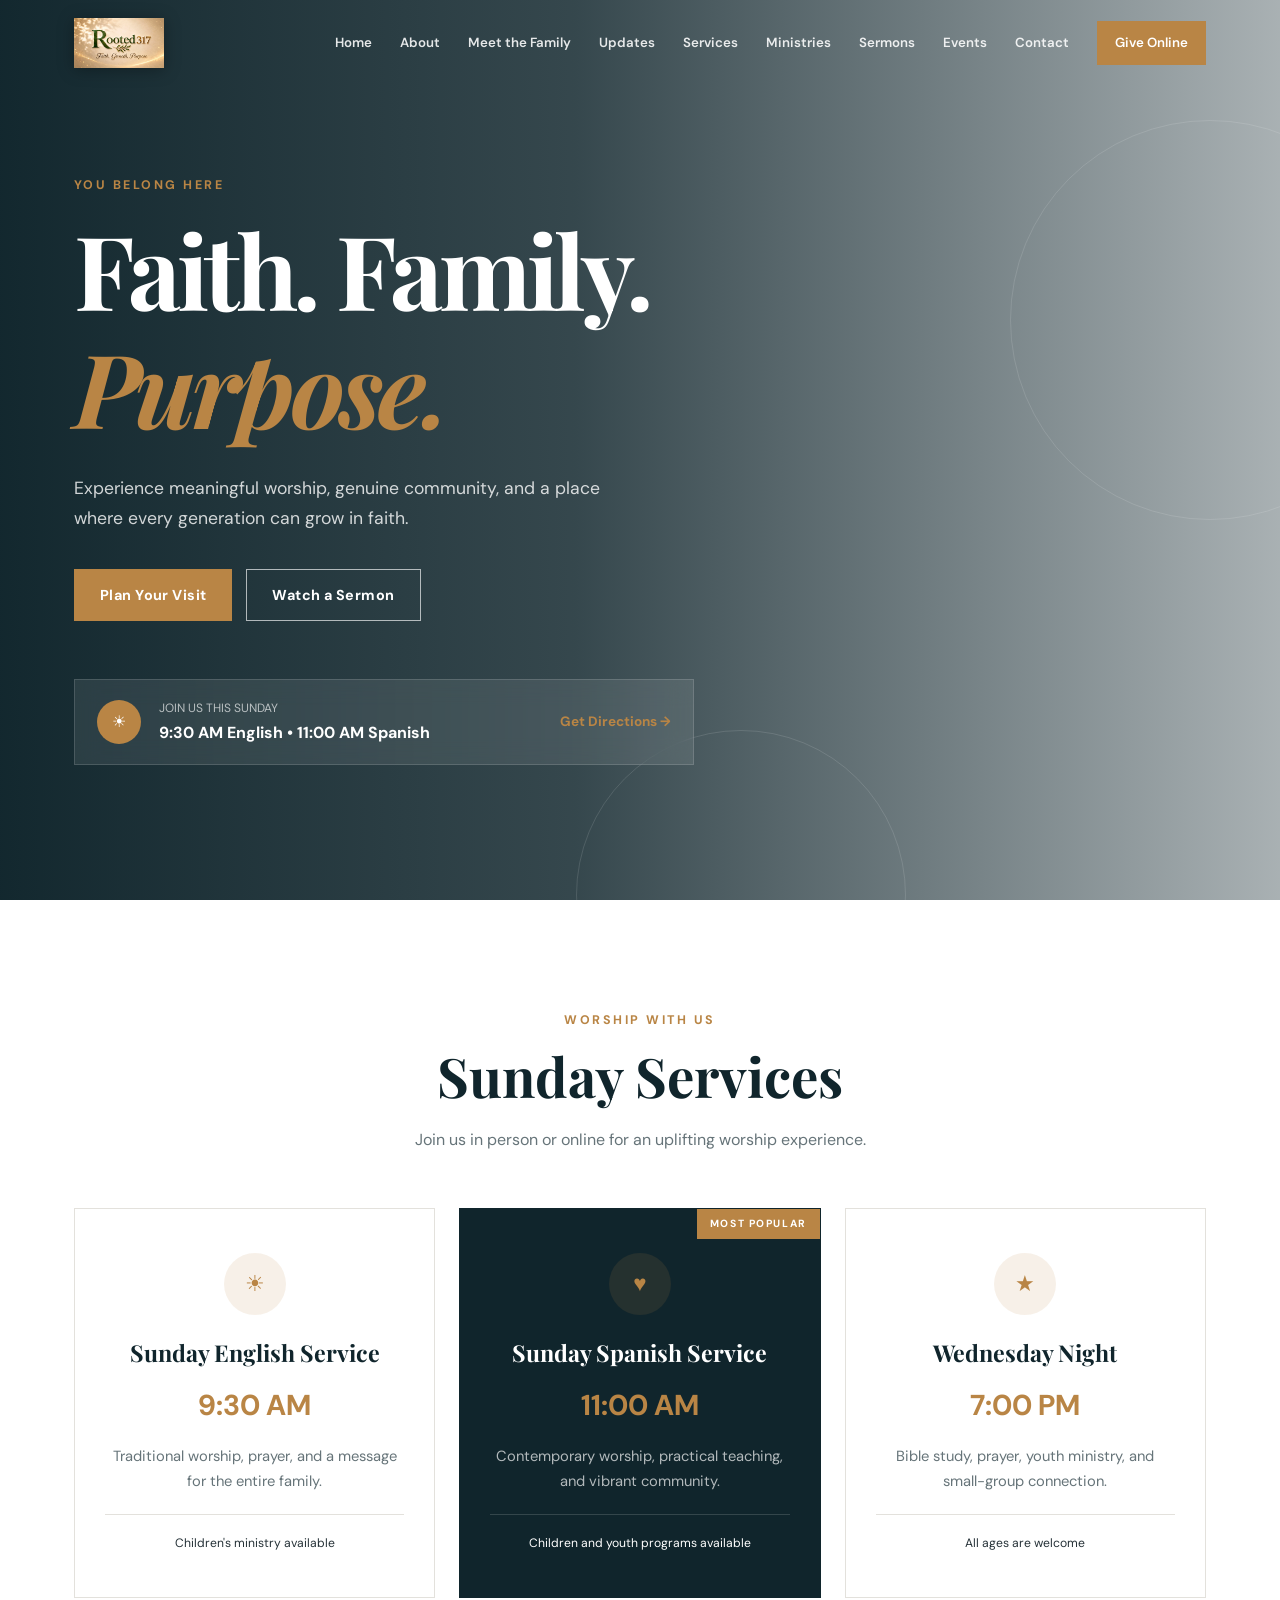
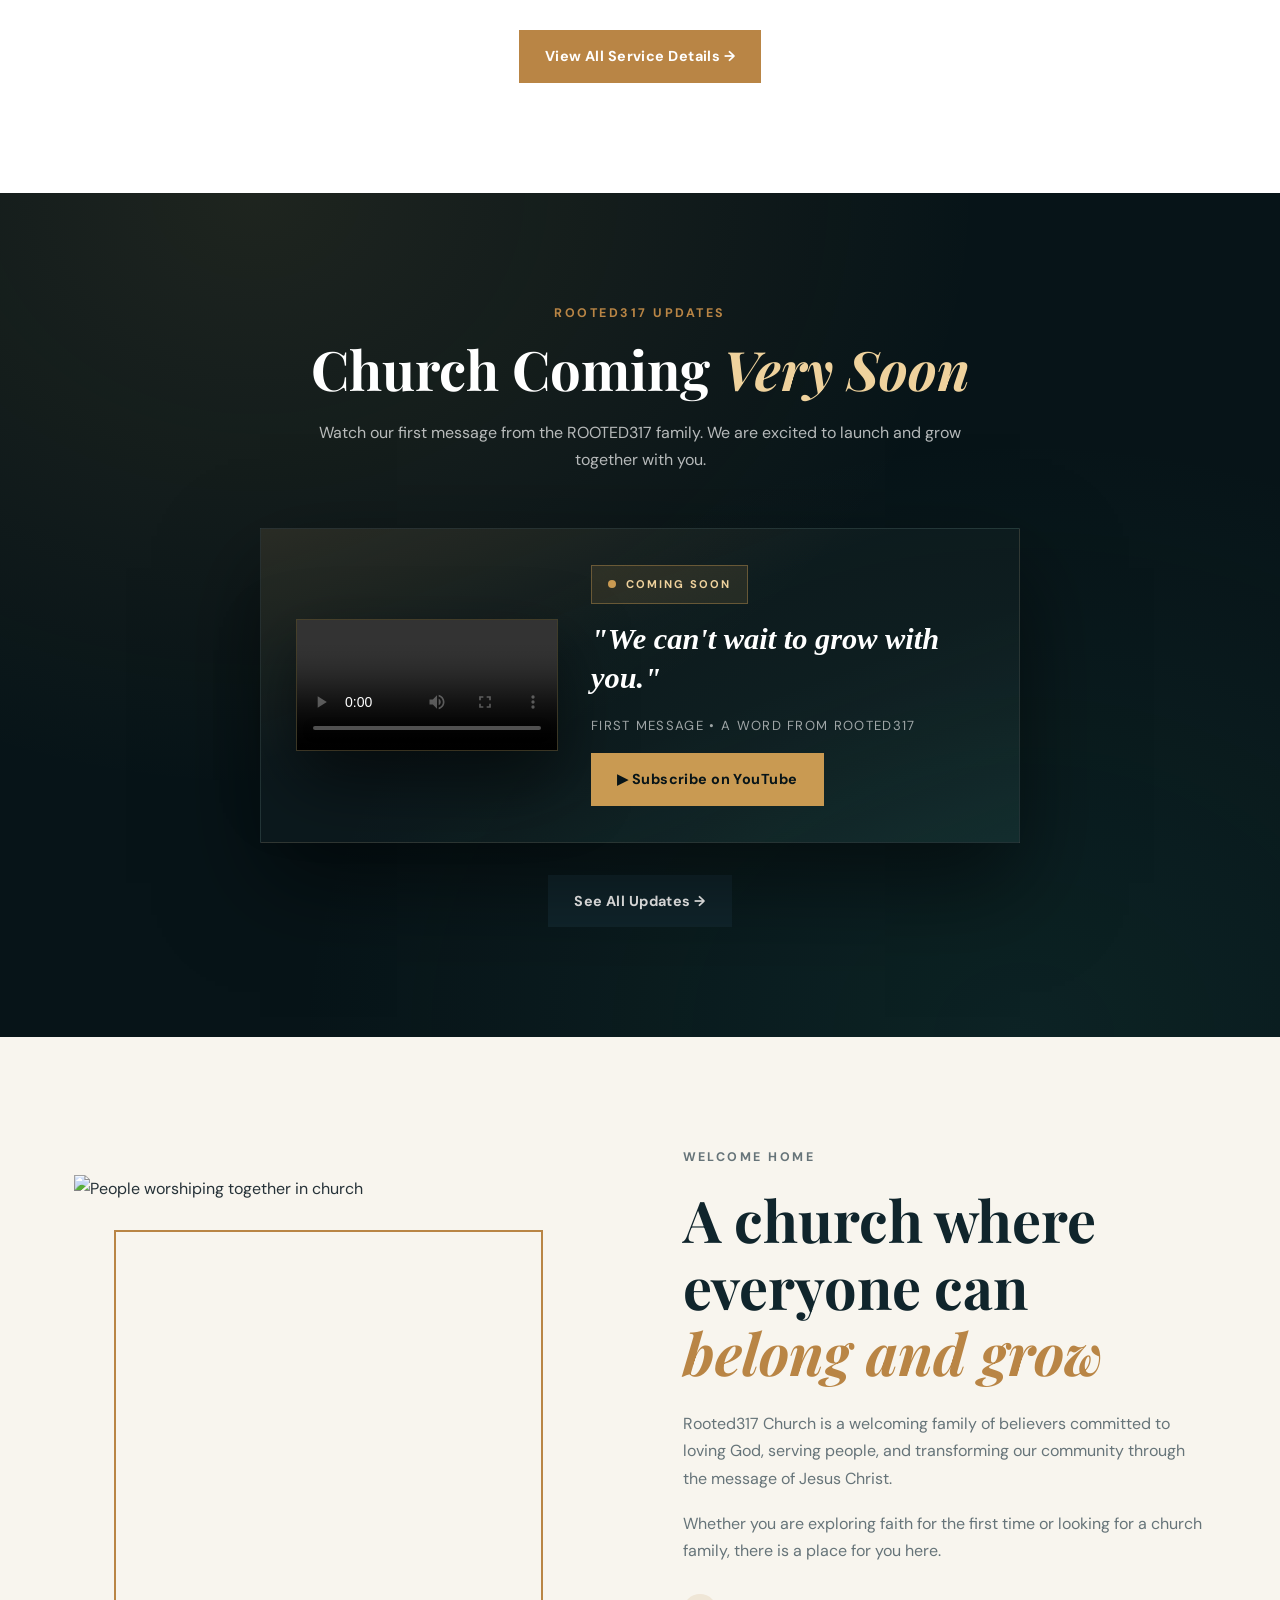
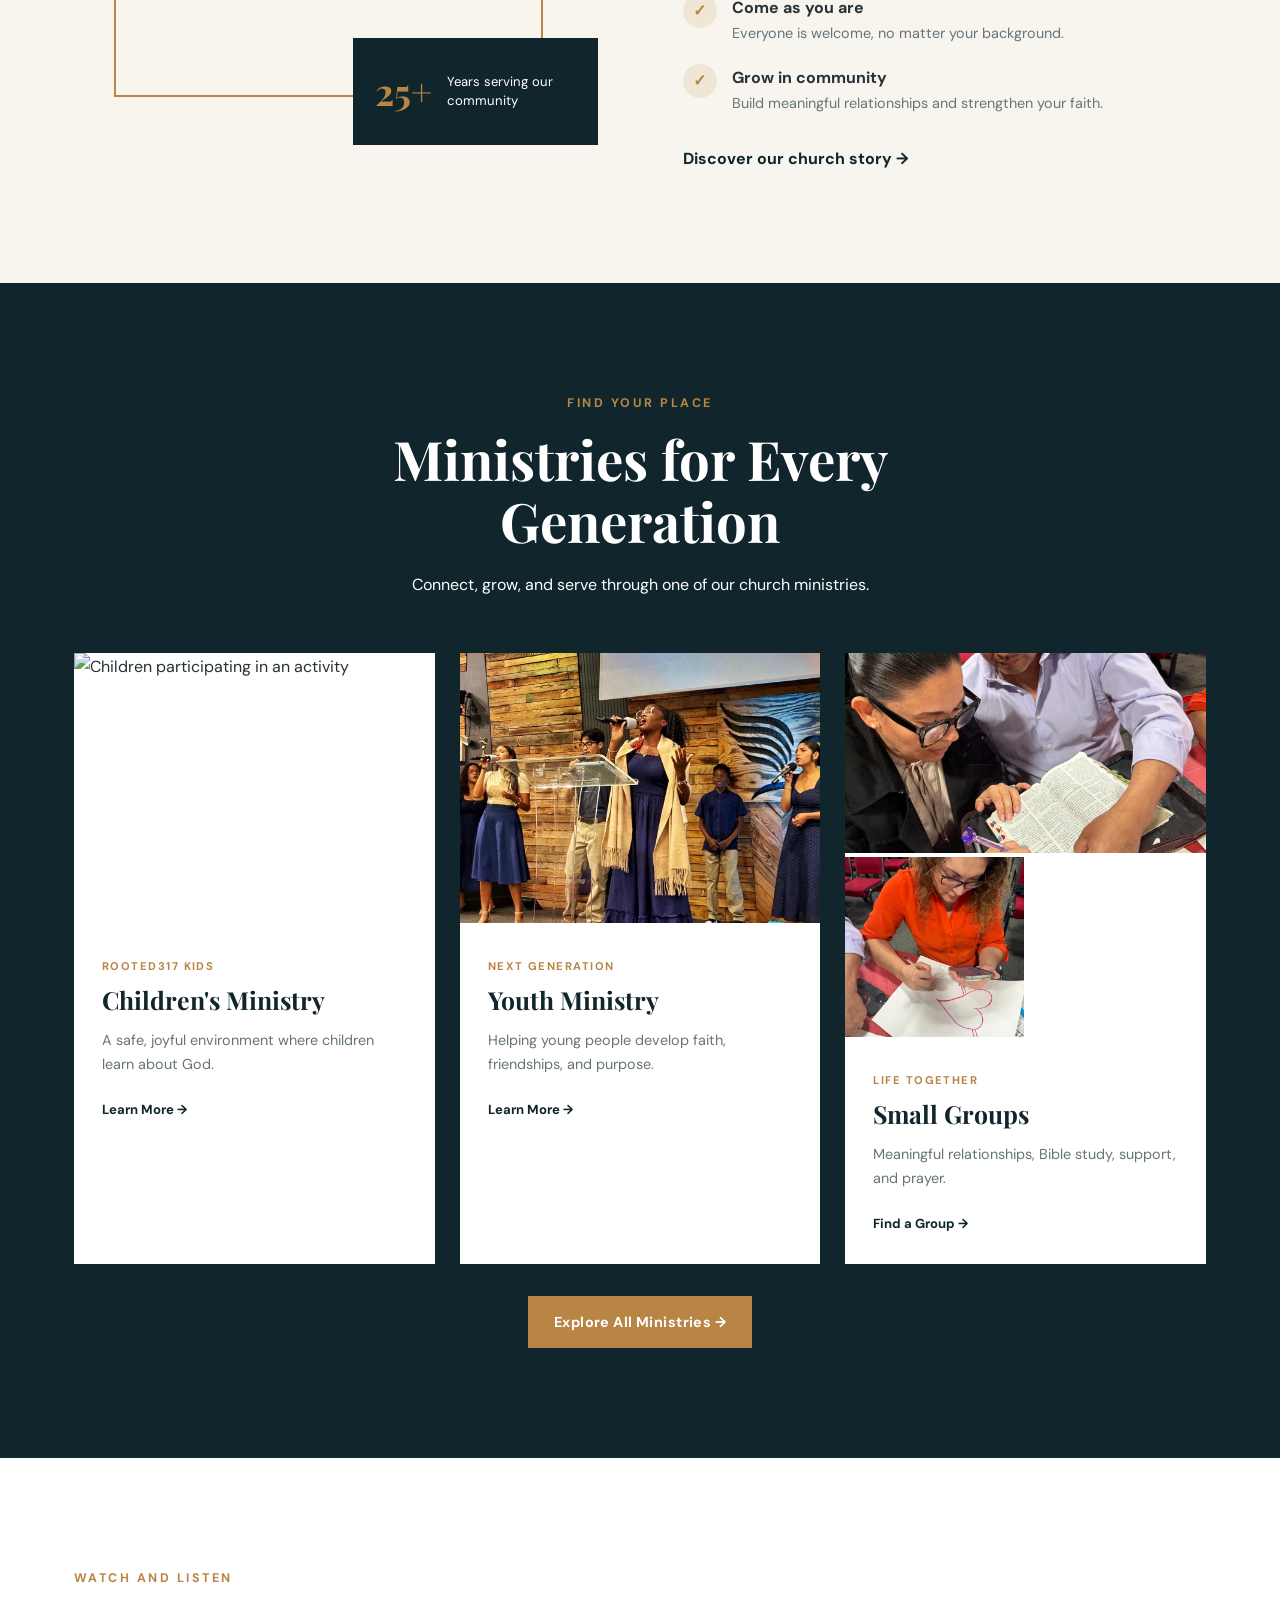
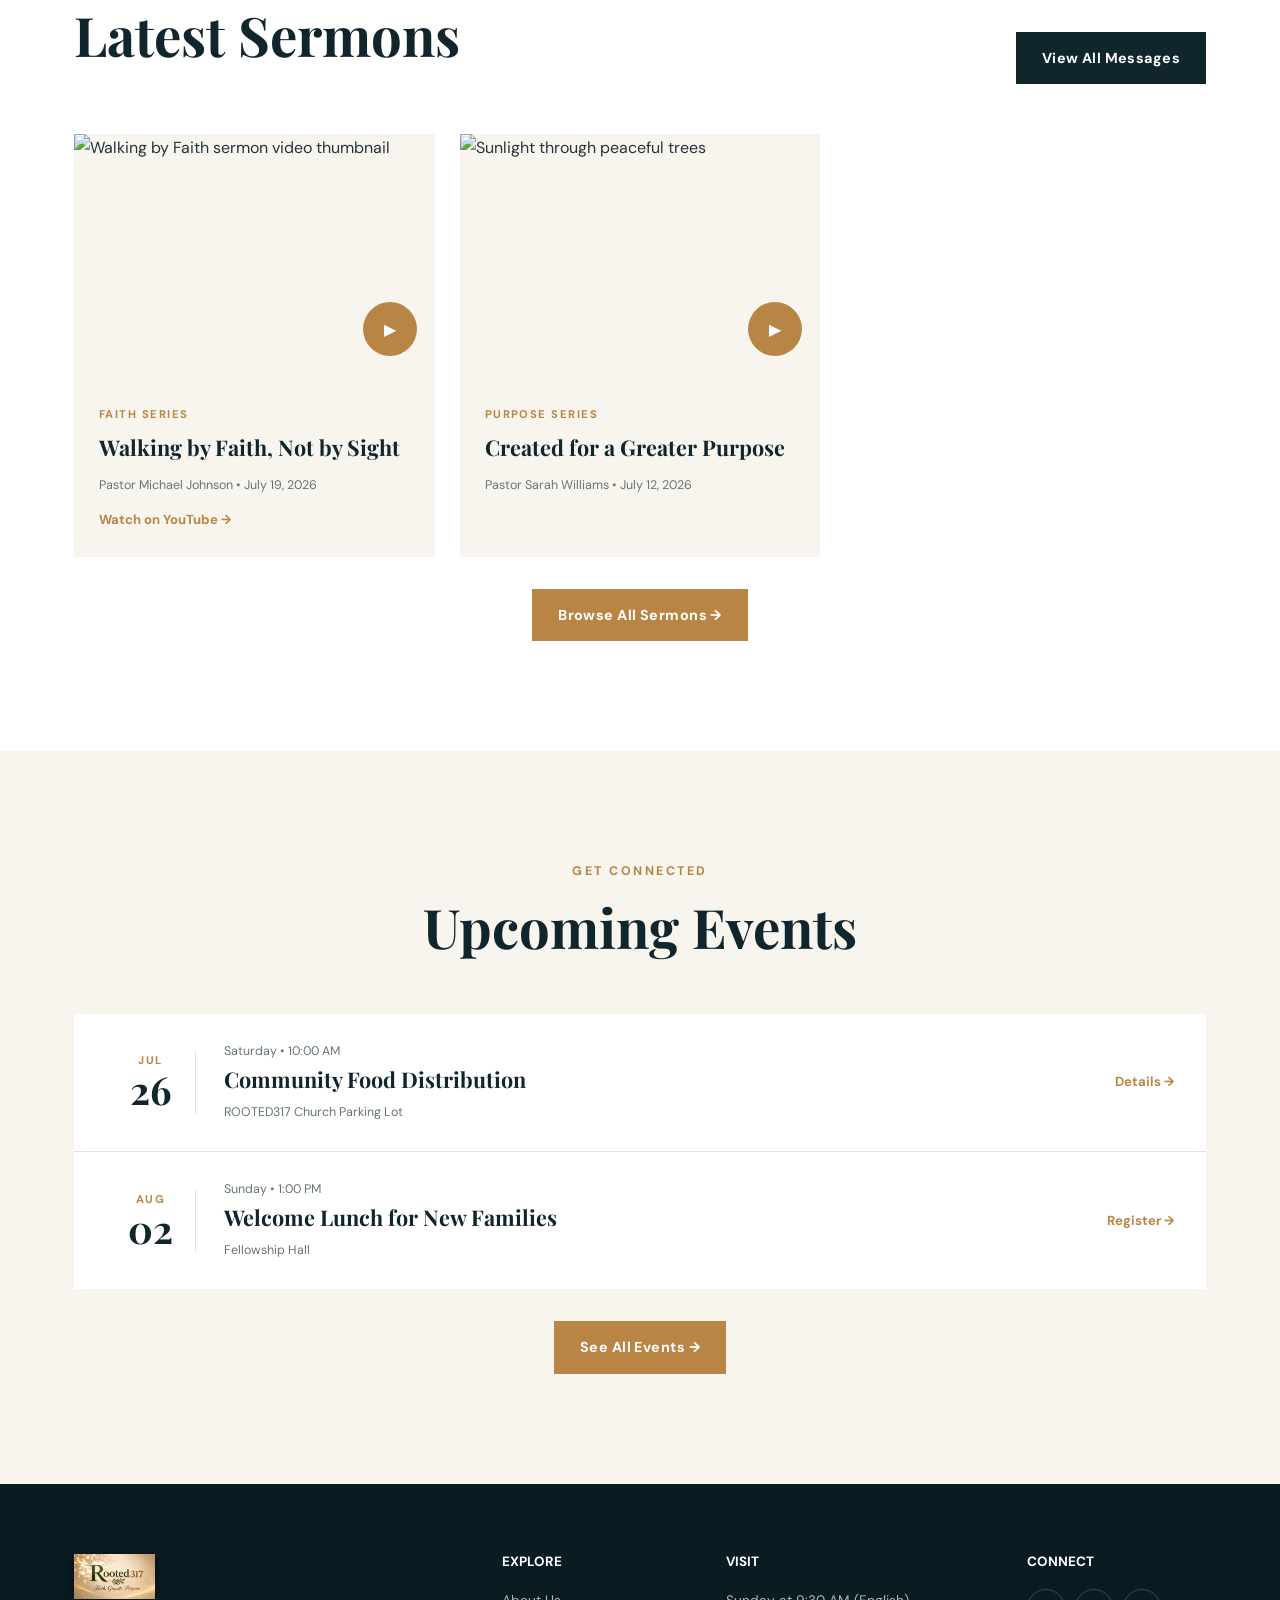
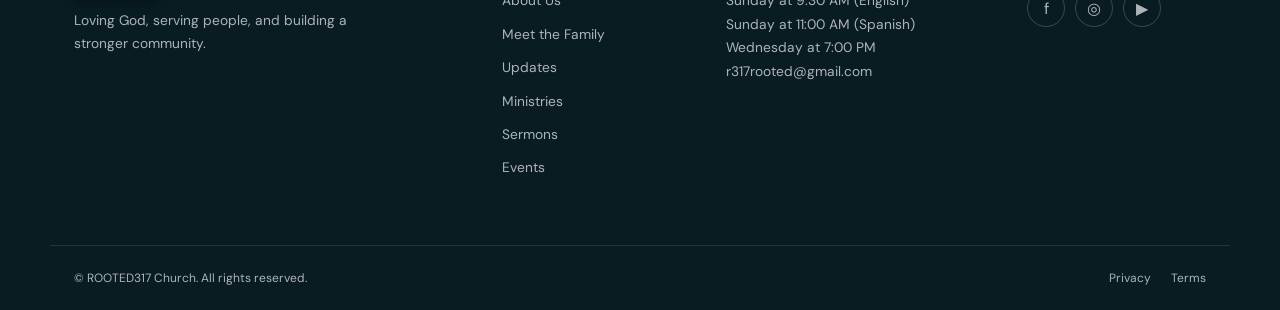
==== commit 2bf1f98b: "Update service times: 9:30 AM English, 11:00 AM Spanish" ====
--- a/index.html
+++ b/index.html
@@ -48,7 +48,7 @@
         </div>
         <div class="service-banner hero-animation">
           <div class="service-icon">☀</div>
-          <div><small>Join us this Sunday</small><strong>9:00 AM and 11:00 AM</strong></div>
+          <div><small>Join us this Sunday</small><strong>9:30 AM English • 11:00 AM Spanish</strong></div>
           <a href="contact.html">Get Directions →</a>
         </div>
       </div>
@@ -65,15 +65,15 @@
         <div class="service-grid">
           <article class="service-card reveal">
             <div class="card-icon">☀</div>
-            <h3>Sunday Morning</h3>
-            <p class="service-time">9:00 AM</p>
+            <h3>Sunday English Service</h3>
+            <p class="service-time">9:30 AM</p>
             <p>Traditional worship, prayer, and a message for the entire family.</p>
             <span>Children's ministry available</span>
           </article>
           <article class="service-card featured reveal">
             <div class="popular-label">Most Popular</div>
             <div class="card-icon">♥</div>
-            <h3>Sunday Celebration</h3>
+            <h3>Sunday Spanish Service</h3>
             <p class="service-time">11:00 AM</p>
             <p>Contemporary worship, practical teaching, and vibrant community.</p>
             <span>Children and youth programs available</span>
@@ -294,8 +294,8 @@
       </div>
       <div>
         <h3>Visit</h3>
-        <p>Sunday at 9:00 AM</p>
-        <p>Sunday at 11:00 AM</p>
+        <p>Sunday at 9:30 AM (English)</p>
+        <p>Sunday at 11:00 AM (Spanish)</p>
         <p>Wednesday at 7:00 PM</p>
         <p><a href="mailto:r317rooted@gmail.com">r317rooted@gmail.com</a></p>
       </div>
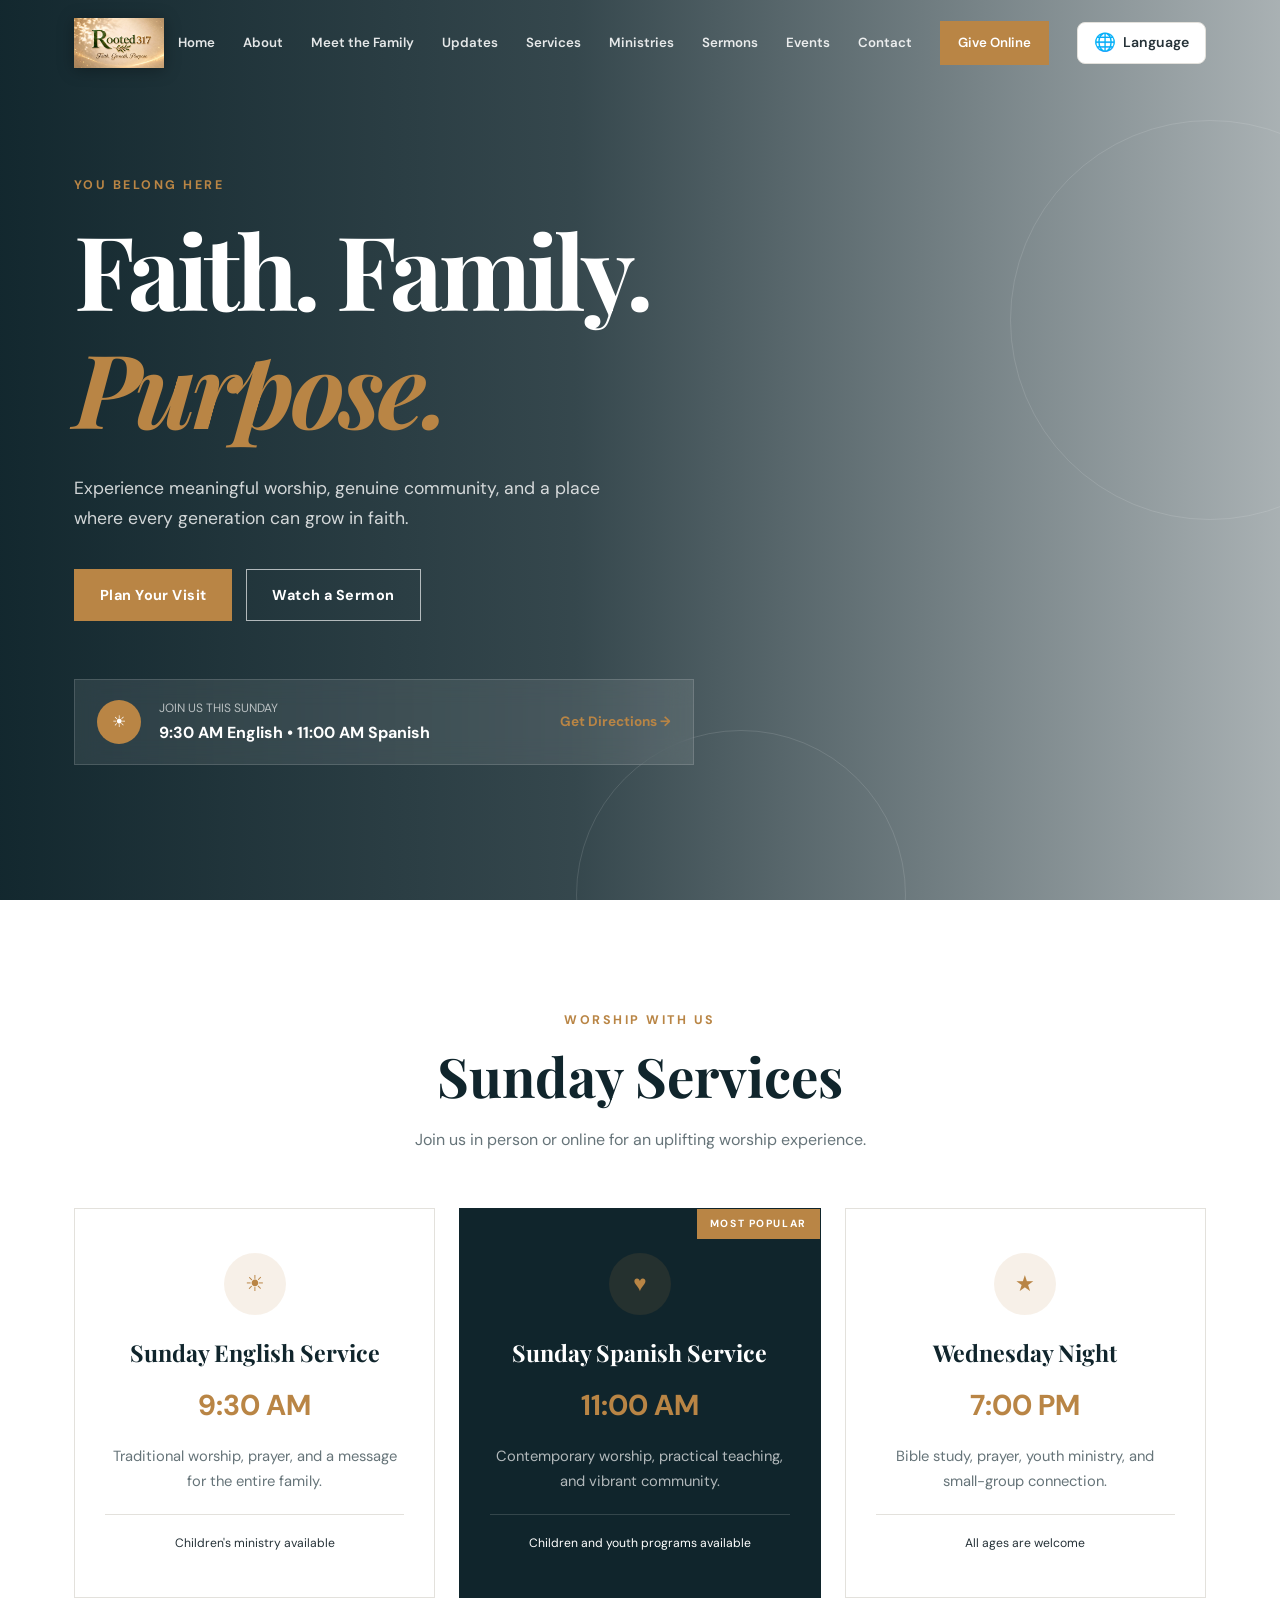
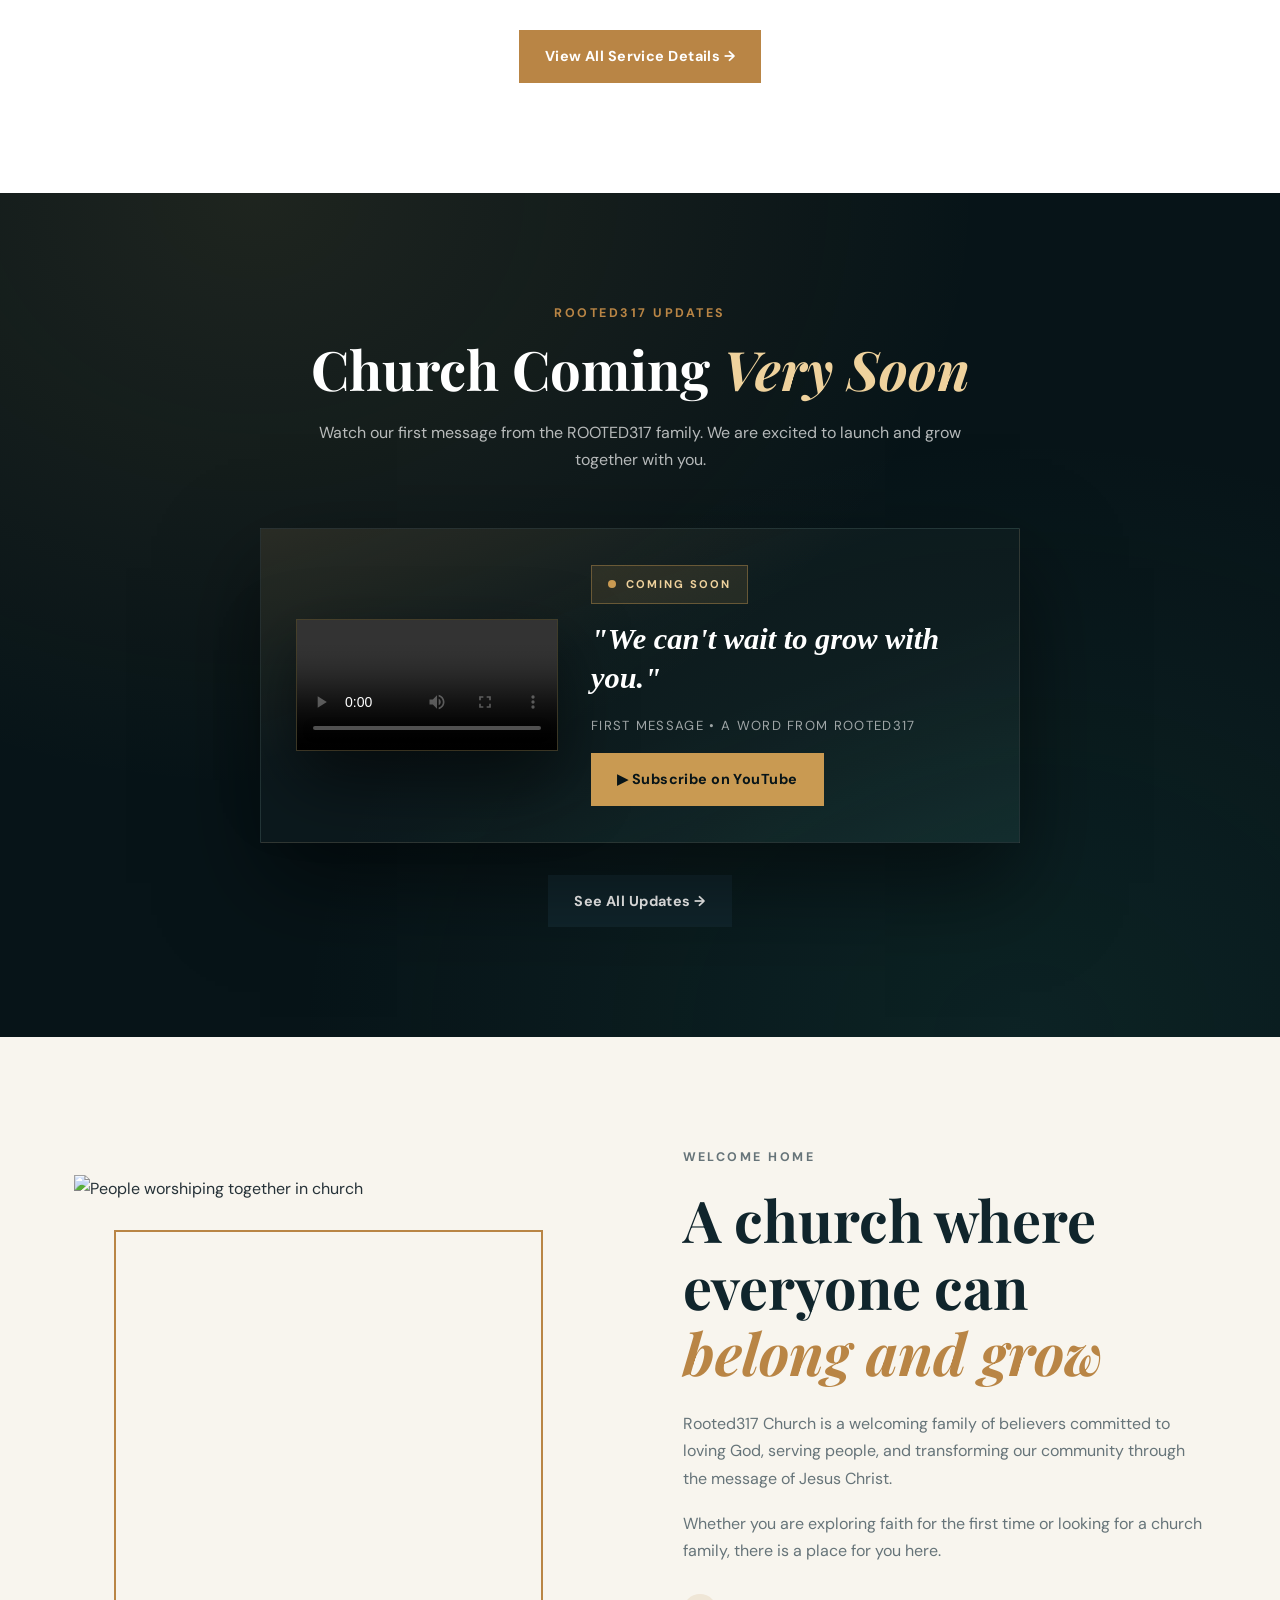
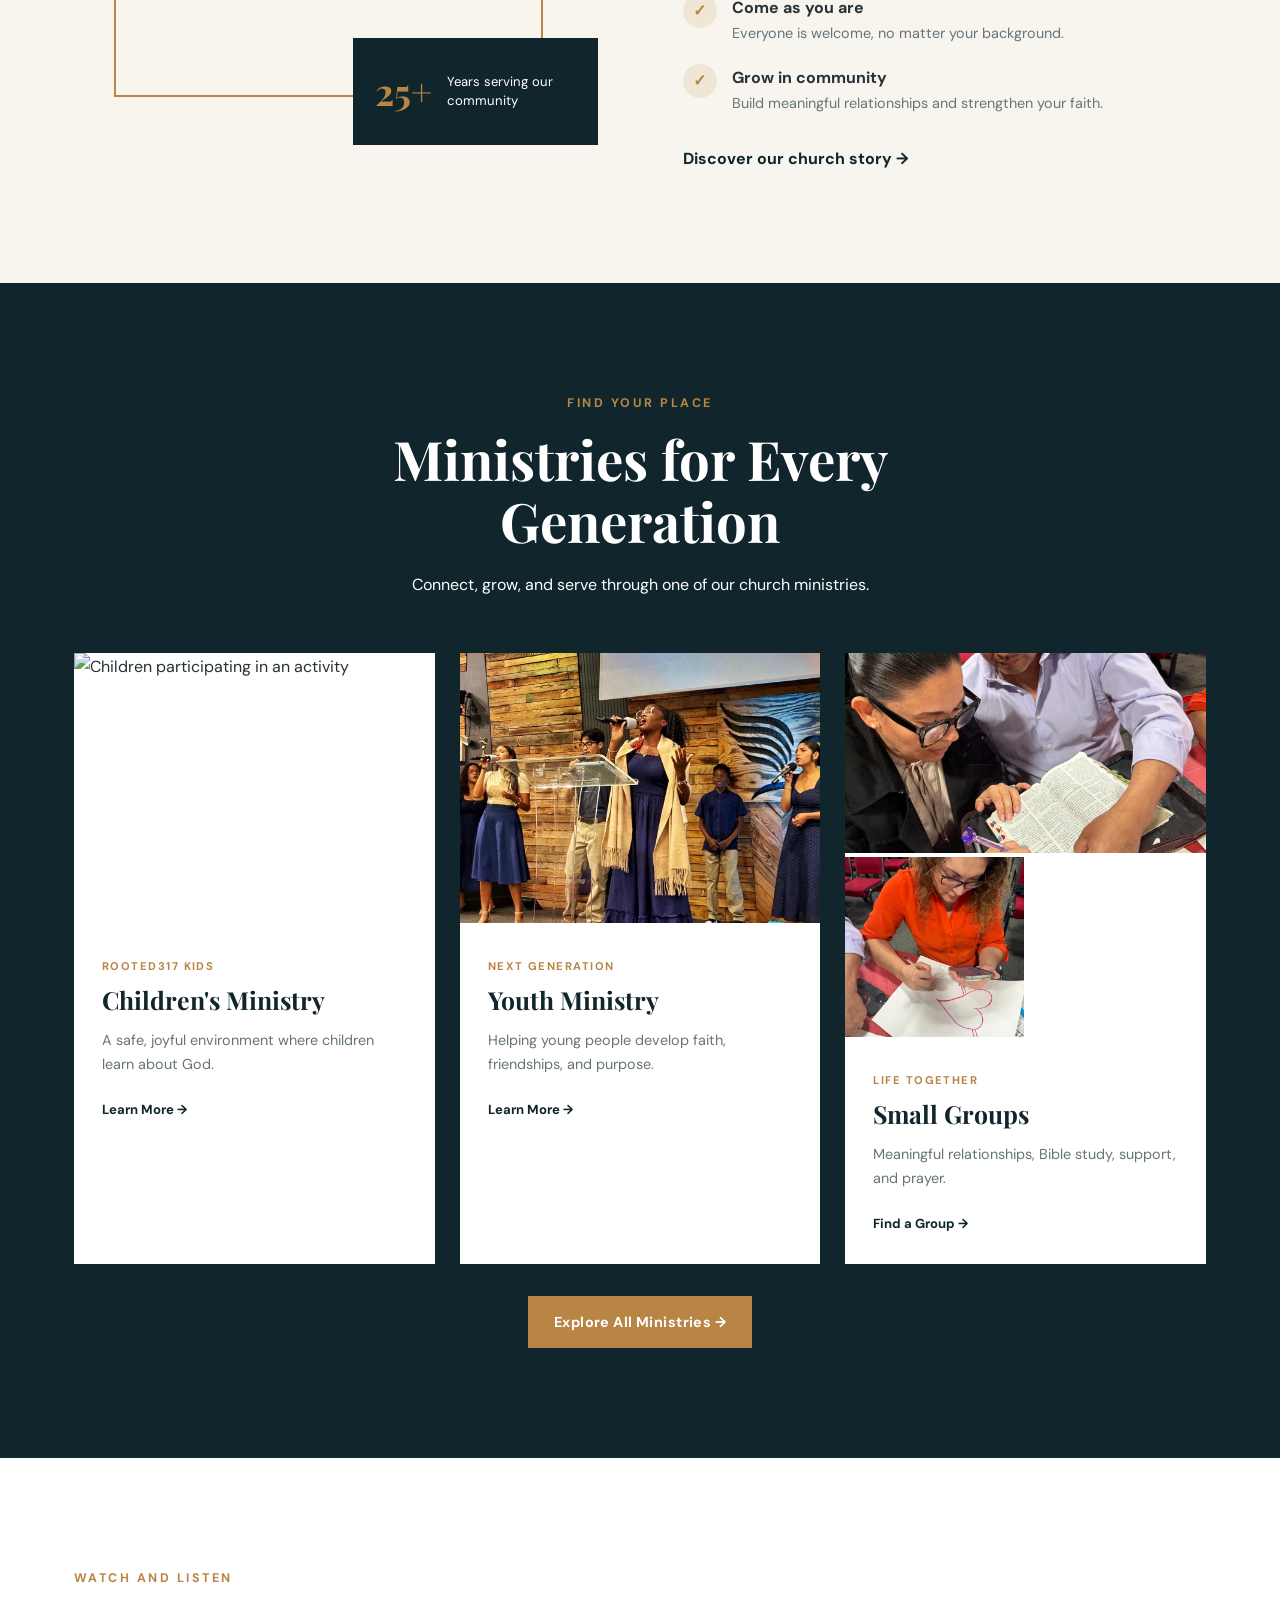
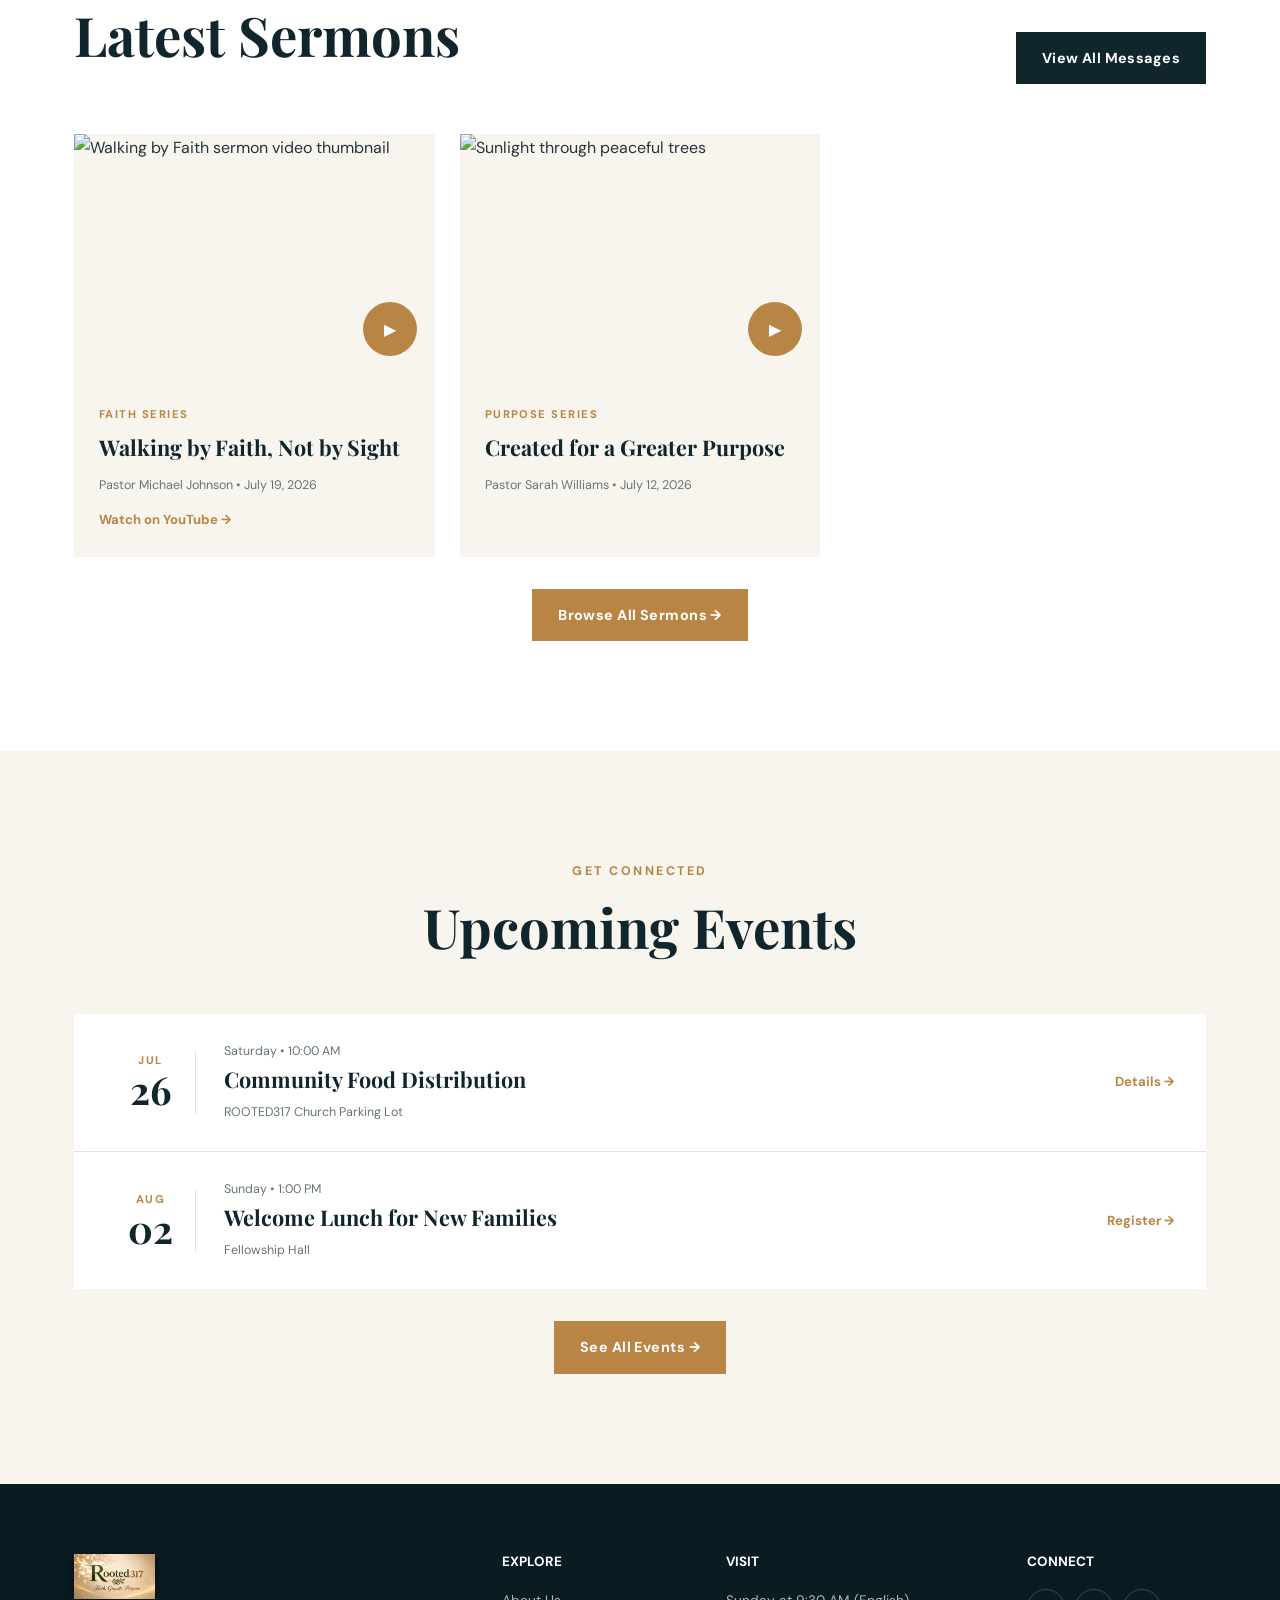
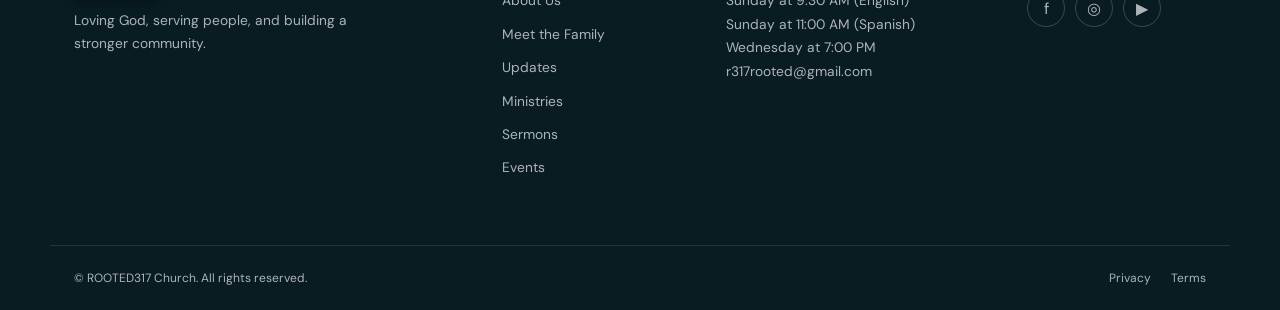
==== commit f0aaaf88: "feat: add multilanguage selector with Google Translate integration" ====
--- a/index.html
+++ b/index.html
@@ -8,6 +8,7 @@
   <link rel="preconnect" href="https://fonts.googleapis.com" />
   <link rel="preconnect" href="https://fonts.gstatic.com" crossorigin />
   <link href="https://fonts.googleapis.com/css2?family=DM+Sans:wght@400;500;600;700&family=Playfair+Display:wght@600;700&display=swap" rel="stylesheet" />
+  <link rel="stylesheet" href="language-selector.css" />
   <link rel="stylesheet" href="style.css" />
 </head>
 
@@ -314,6 +315,8 @@
     </div>
   </footer>
 
+  <script src="language-selector.js"></script>
   <script src="script.js"></script>
+<div id="google_translate_element" style="position:absolute;left:-9999px;top:-9999px;visibility:hidden;height:0;overflow:hidden;"></div>
 </body>
 </html>
--- a/language-selector.css
+++ b/language-selector.css
@@ -0,0 +1,380 @@
+/* =============================================
+   ROOTED317 Church Language Selector
+   ============================================= */
+
+/* ---------- Trigger Button ---------- */
+
+.lang-trigger {
+  background: transparent;
+  border: none;
+  color: rgba(255, 255, 255, 0.88);
+  font-family: 'DM Sans', sans-serif;
+  font-size: 0.83rem;
+  font-weight: 600;
+  cursor: pointer;
+  display: inline-flex;
+  align-items: center;
+  gap: 5px;
+  padding: 8px 0;
+  position: relative;
+  text-decoration: none;
+  transition: color var(--transition);
+}
+
+.lang-trigger::after {
+  content: '';
+  position: absolute;
+  bottom: 0;
+  left: 0;
+  width: 0;
+  height: 2px;
+  background: var(--primary);
+  transition: width var(--transition);
+}
+
+.lang-trigger:hover {
+  color: var(--primary);
+}
+
+.lang-trigger:hover::after {
+  width: 100%;
+}
+
+.lang-trigger .globe {
+  font-size: 1rem;
+  line-height: 1;
+}
+
+/* Mobile / hamburger menu styles */
+@media (max-width: 768px) {
+  .lang-trigger {
+    font-family: 'Playfair Display', serif;
+    font-size: 1.1rem;
+    color: #ffffff;
+    padding: 14px 0;
+  }
+}
+
+/* ---------- Overlay ---------- */
+
+.lang-overlay {
+  position: fixed;
+  inset: 0;
+  background: rgba(7, 20, 24, 0.85);
+  backdrop-filter: blur(6px);
+  -webkit-backdrop-filter: blur(6px);
+  z-index: 10001;
+  display: flex;
+  align-items: center;
+  justify-content: center;
+  opacity: 0;
+  pointer-events: none;
+  transition: opacity 350ms ease;
+}
+
+.lang-overlay.active {
+  opacity: 1;
+  pointer-events: auto;
+}
+
+/* ---------- Panel ---------- */
+
+.lang-panel {
+  background: var(--white);
+  max-width: 680px;
+  width: calc(100% - 48px);
+  max-height: 85vh;
+  border-radius: 16px;
+  overflow: hidden;
+  display: flex;
+  flex-direction: column;
+  box-shadow: 0 24px 80px rgba(0, 0, 0, 0.28),
+              0 8px 24px rgba(0, 0, 0, 0.12);
+  transform: translateY(20px) scale(0.97);
+  transition: transform 350ms ease;
+}
+
+.lang-overlay.active .lang-panel {
+  transform: translateY(0) scale(1);
+}
+
+/* ---------- Panel Header ---------- */
+
+.lang-panel-header {
+  display: flex;
+  align-items: center;
+  justify-content: space-between;
+  padding: 20px 24px;
+  border-bottom: 1px solid var(--border);
+  flex-shrink: 0;
+}
+
+.lang-panel-header h3 {
+  margin: 0;
+  font-family: 'Playfair Display', serif;
+  font-size: 1.3rem;
+  font-weight: 700;
+  color: var(--navy);
+  line-height: 1.2;
+}
+
+.lang-panel-close {
+  background: none;
+  border: none;
+  cursor: pointer;
+  width: 36px;
+  height: 36px;
+  display: flex;
+  align-items: center;
+  justify-content: center;
+  border-radius: 8px;
+  color: var(--muted);
+  transition: color var(--transition), background var(--transition);
+  flex-shrink: 0;
+  font-size: 1.2rem;
+  line-height: 1;
+}
+
+.lang-panel-close:hover {
+  color: var(--primary);
+  background: rgba(185, 133, 69, 0.08);
+}
+
+/* ---------- Search ---------- */
+
+.lang-panel-body {
+  padding: 16px;
+  overflow-y: auto;
+  flex: 1;
+  display: flex;
+  flex-direction: column;
+  gap: 12px;
+}
+
+.lang-search-wrapper {
+  position: relative;
+  flex-shrink: 0;
+}
+
+.lang-search-icon {
+  position: absolute;
+  left: 14px;
+  top: 50%;
+  transform: translateY(-50%);
+  color: var(--muted);
+  pointer-events: none;
+  font-size: 0.9rem;
+}
+
+.lang-search {
+  width: 100%;
+  padding: 12px 16px 12px 40px;
+  border: 1px solid var(--border);
+  border-radius: 8px;
+  font-family: 'DM Sans', sans-serif;
+  font-size: 0.88rem;
+  color: var(--text);
+  background: var(--cream);
+  outline: none;
+  transition: border-color var(--transition), background var(--transition);
+}
+
+.lang-search::placeholder {
+  color: var(--muted);
+}
+
+.lang-search:focus {
+  border-color: var(--primary);
+  background: var(--white);
+}
+
+/* ---------- Language Grid ---------- */
+
+.lang-grid {
+  display: grid;
+  grid-template-columns: repeat(3, 1fr);
+  gap: 8px;
+  padding: 0;
+  overflow-y: auto;
+}
+
+/* ---------- Language Button ---------- */
+
+.lang-btn {
+  background: var(--cream);
+  border: 2px solid transparent;
+  border-radius: 10px;
+  padding: 12px 14px;
+  text-align: left;
+  cursor: pointer;
+  display: flex;
+  align-items: center;
+  gap: 10px;
+  transition: border-color var(--transition), background var(--transition);
+}
+
+.lang-btn:hover {
+  border-color: var(--primary);
+}
+
+.lang-btn.selected {
+  border-color: var(--primary);
+  background: rgba(185, 133, 69, 0.08);
+}
+
+.lang-btn-flag {
+  font-size: 1.4rem;
+  line-height: 1;
+  margin-right: 2px;
+  flex-shrink: 0;
+}
+
+.lang-btn-text {
+  display: flex;
+  flex-direction: column;
+  gap: 1px;
+  min-width: 0;
+}
+
+.lang-btn-name {
+  font-family: 'DM Sans', sans-serif;
+  font-weight: 600;
+  color: var(--navy);
+  font-size: 0.88rem;
+  line-height: 1.3;
+}
+
+.lang-btn-native {
+  font-family: 'DM Sans', sans-serif;
+  font-size: 0.75rem;
+  color: var(--muted);
+  display: block;
+  line-height: 1.3;
+}
+
+/* ---------- Panel Footer ---------- */
+
+.lang-panel-footer {
+  padding: 14px 24px;
+  border-top: 1px solid var(--border);
+  text-align: center;
+  flex-shrink: 0;
+}
+
+.lang-panel-footer p {
+  margin: 0;
+  font-family: 'DM Sans', sans-serif;
+  font-size: 0.72rem;
+  color: var(--muted);
+  letter-spacing: 0.01em;
+}
+
+/* ---------- Hidden Google Translate Element ---------- */
+
+#google_translate_element {
+  position: absolute;
+  left: -9999px;
+  top: -9999px;
+  visibility: hidden;
+  height: 0;
+  overflow: hidden;
+}
+
+/* ---------- Google Translate Toolbar Override ---------- */
+
+.goog-te-banner-frame,
+.goog-te-spinner-pos,
+.skiptranslate {
+  display: none !important;
+  height: 0 !important;
+}
+
+body {
+  top: 0 !important;
+}
+
+/* =============================================
+   Responsive
+   ============================================= */
+
+/* Tablet */
+@media (max-width: 768px) {
+  .lang-grid {
+    grid-template-columns: repeat(2, 1fr);
+  }
+
+  .lang-panel {
+    max-width: 100%;
+    width: calc(100% - 32px);
+    max-height: 85vh;
+    border-radius: 12px;
+  }
+}
+
+/* Mobile */
+@media (max-width: 480px) {
+  .lang-panel {
+    max-width: 100%;
+    width: 100%;
+    max-height: 100vh;
+    height: 100vh;
+    border-radius: 0;
+  }
+
+  .lang-overlay {
+    align-items: stretch;
+    justify-content: stretch;
+  }
+
+  .lang-grid {
+    grid-template-columns: 1fr;
+    gap: 6px;
+  }
+
+  .lang-btn {
+    padding: 16px 16px;
+    border-radius: 10px;
+  }
+
+  .lang-btn-name {
+    font-size: 0.95rem;
+  }
+
+  .lang-btn-native {
+    font-size: 0.8rem;
+  }
+
+  .lang-panel-header {
+    padding: 18px 20px;
+  }
+
+  .lang-panel-body {
+    padding: 14px 16px;
+  }
+
+  .lang-panel-footer {
+    padding: 12px 20px;
+  }
+}
+
+/* Scrollbar styling */
+.lang-grid::-webkit-scrollbar,
+.lang-panel-body::-webkit-scrollbar {
+  width: 6px;
+}
+
+.lang-grid::-webkit-scrollbar-track,
+.lang-panel-body::-webkit-scrollbar-track {
+  background: transparent;
+}
+
+.lang-grid::-webkit-scrollbar-thumb,
+.lang-panel-body::-webkit-scrollbar-thumb {
+  background: var(--border);
+  border-radius: 3px;
+}
+
+.lang-grid::-webkit-scrollbar-thumb:hover,
+.lang-panel-body::-webkit-scrollbar-thumb:hover {
+  background: var(--muted);
+}
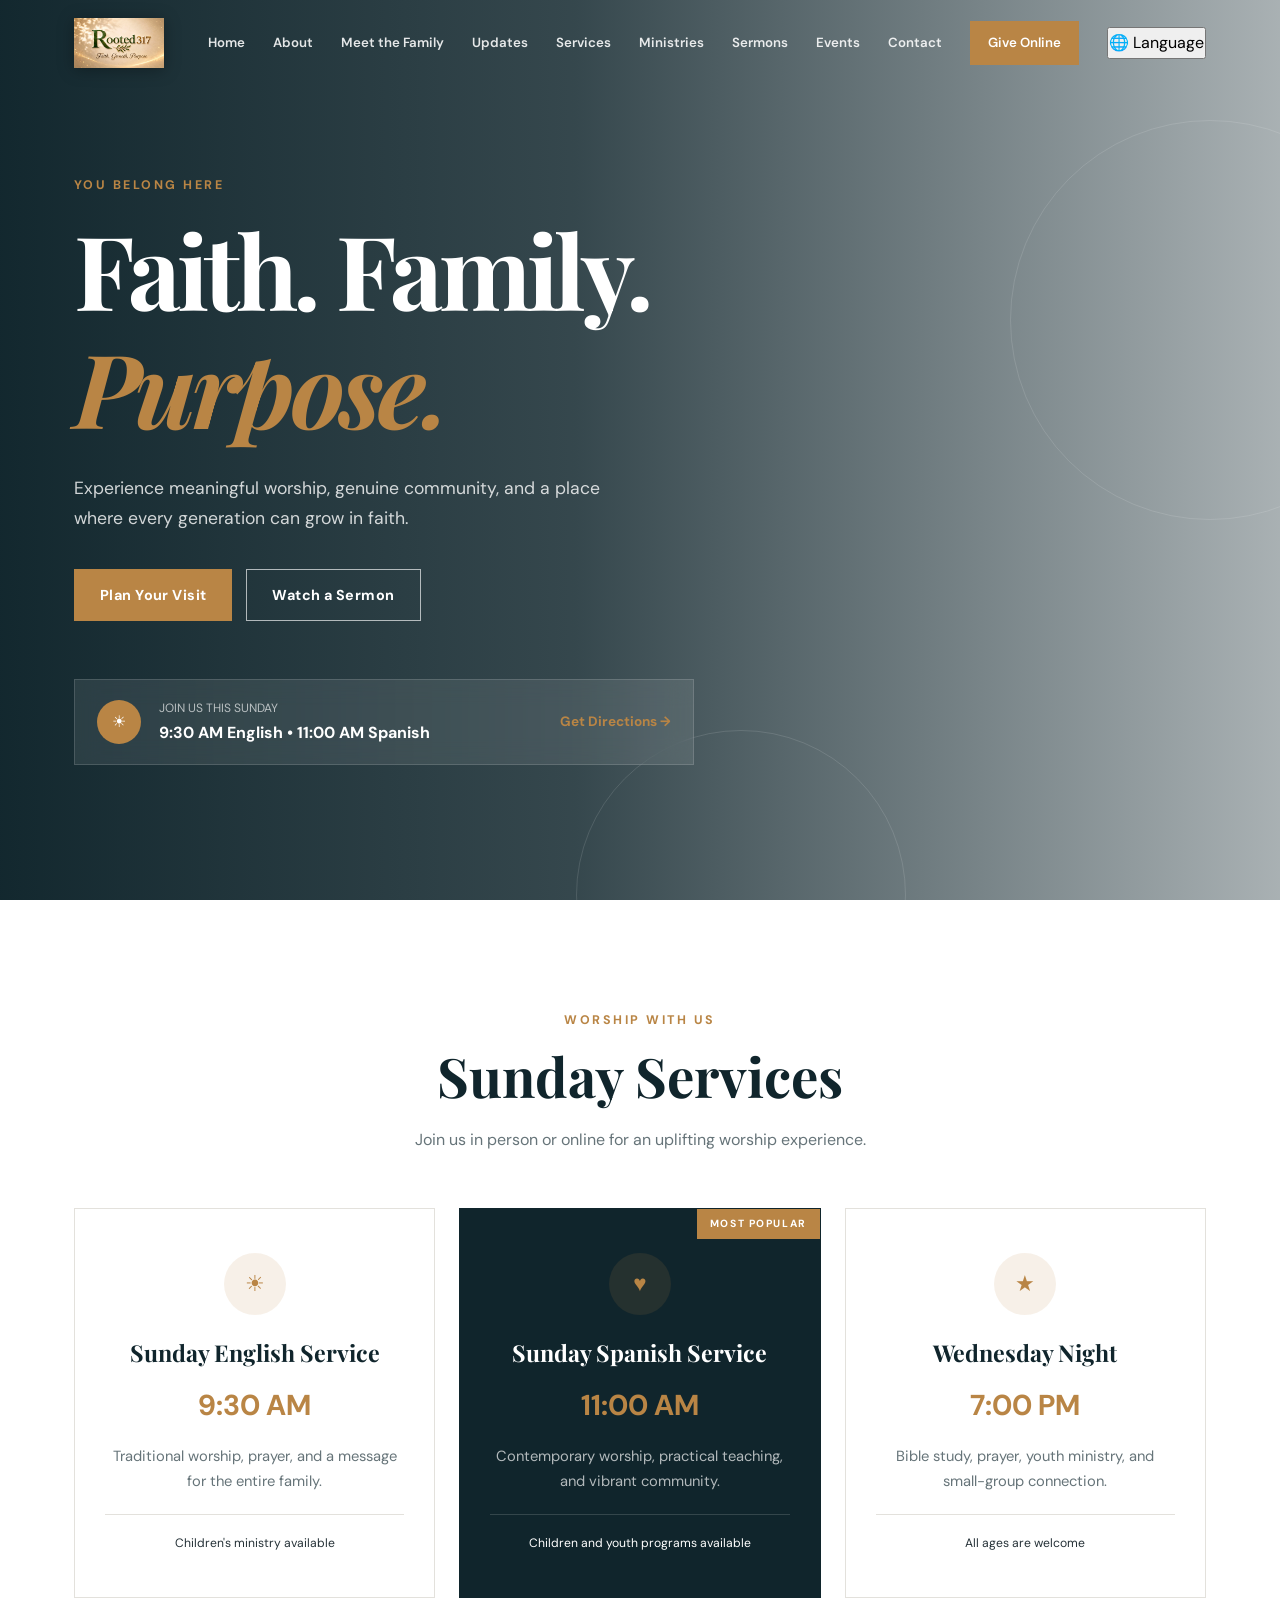
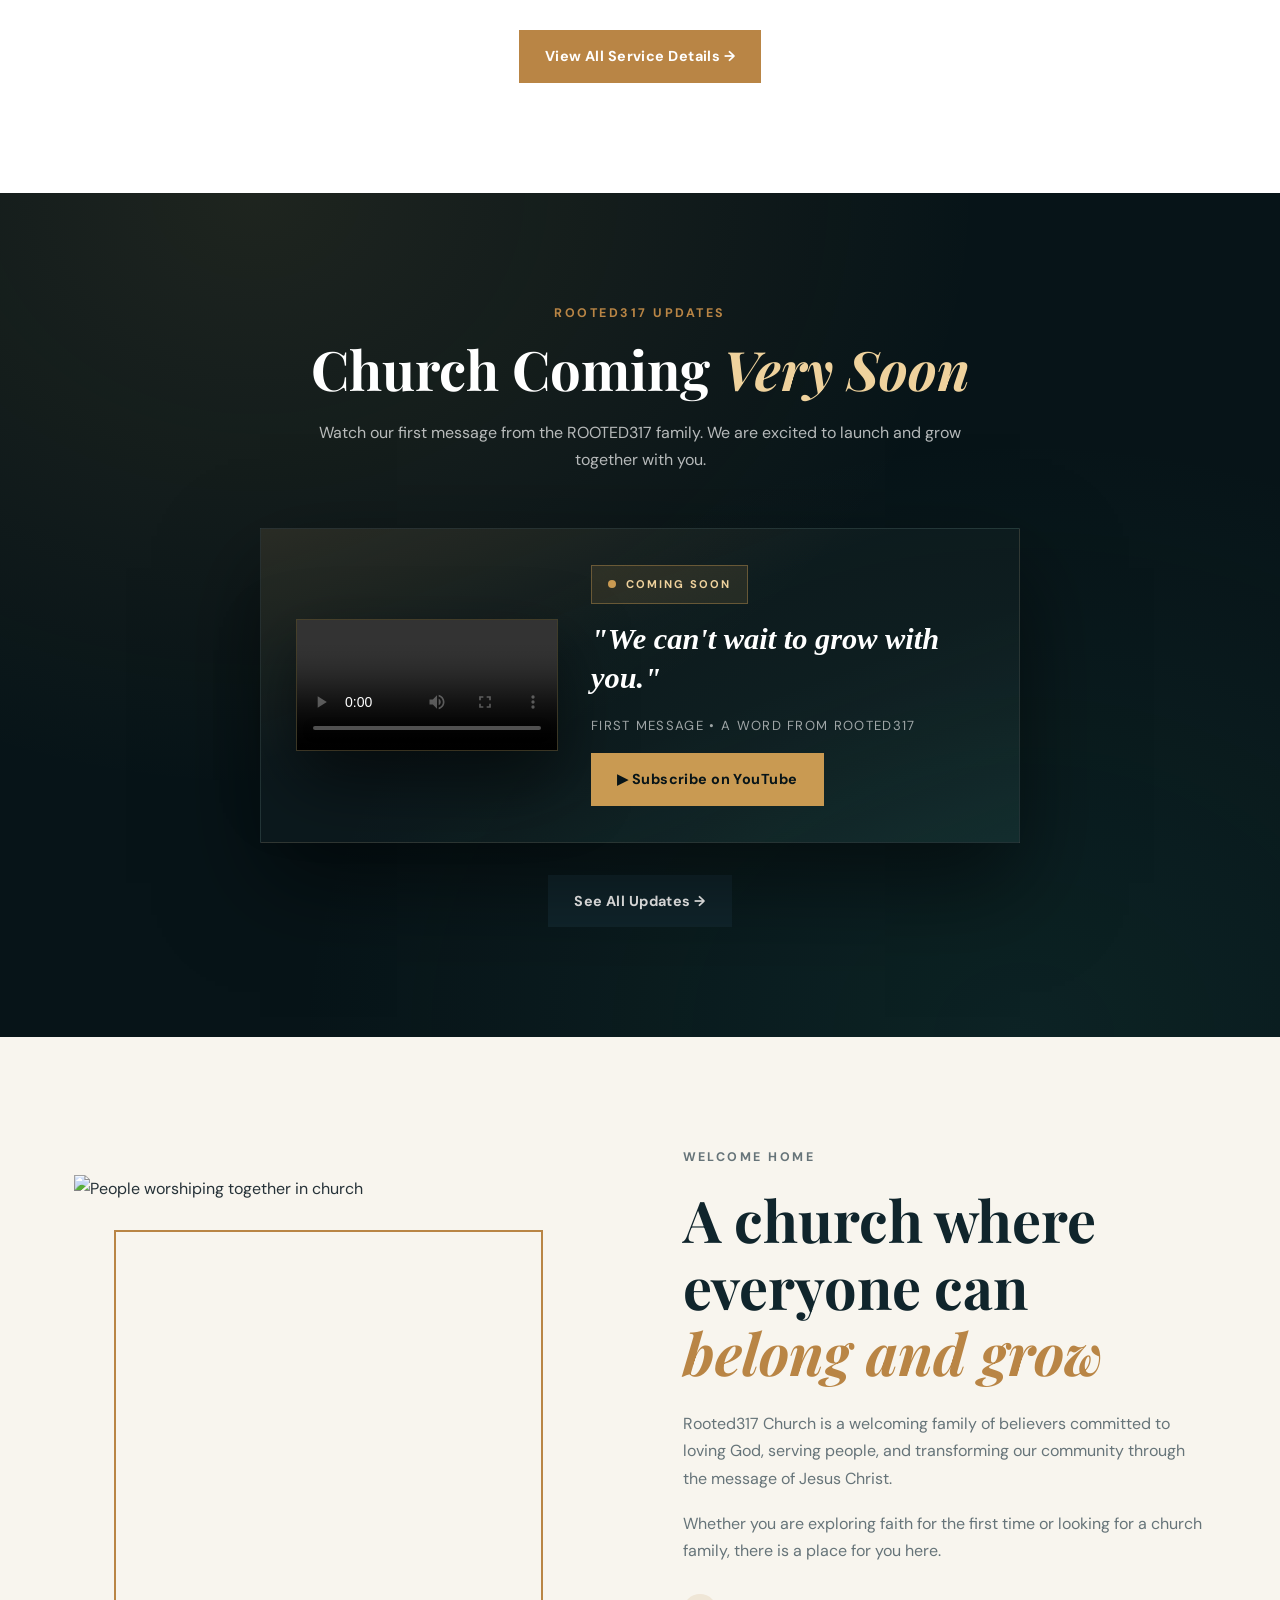
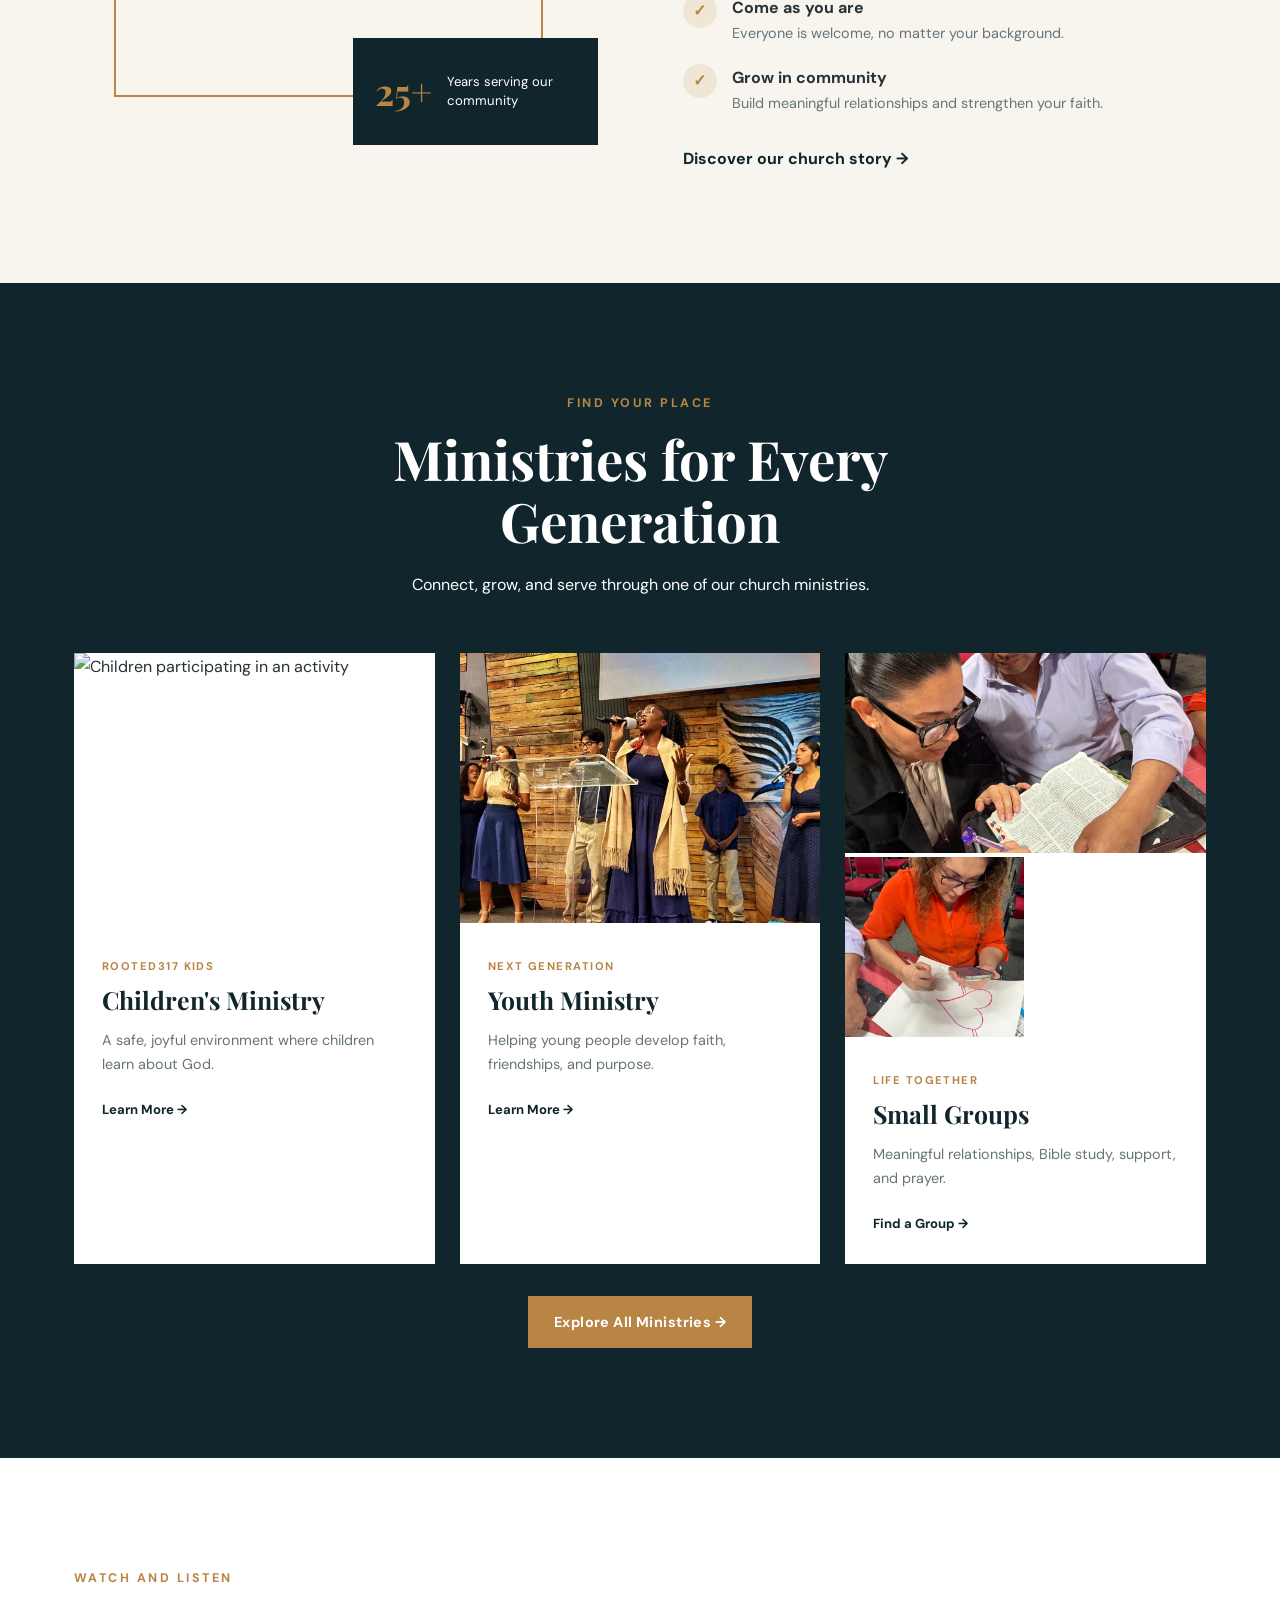
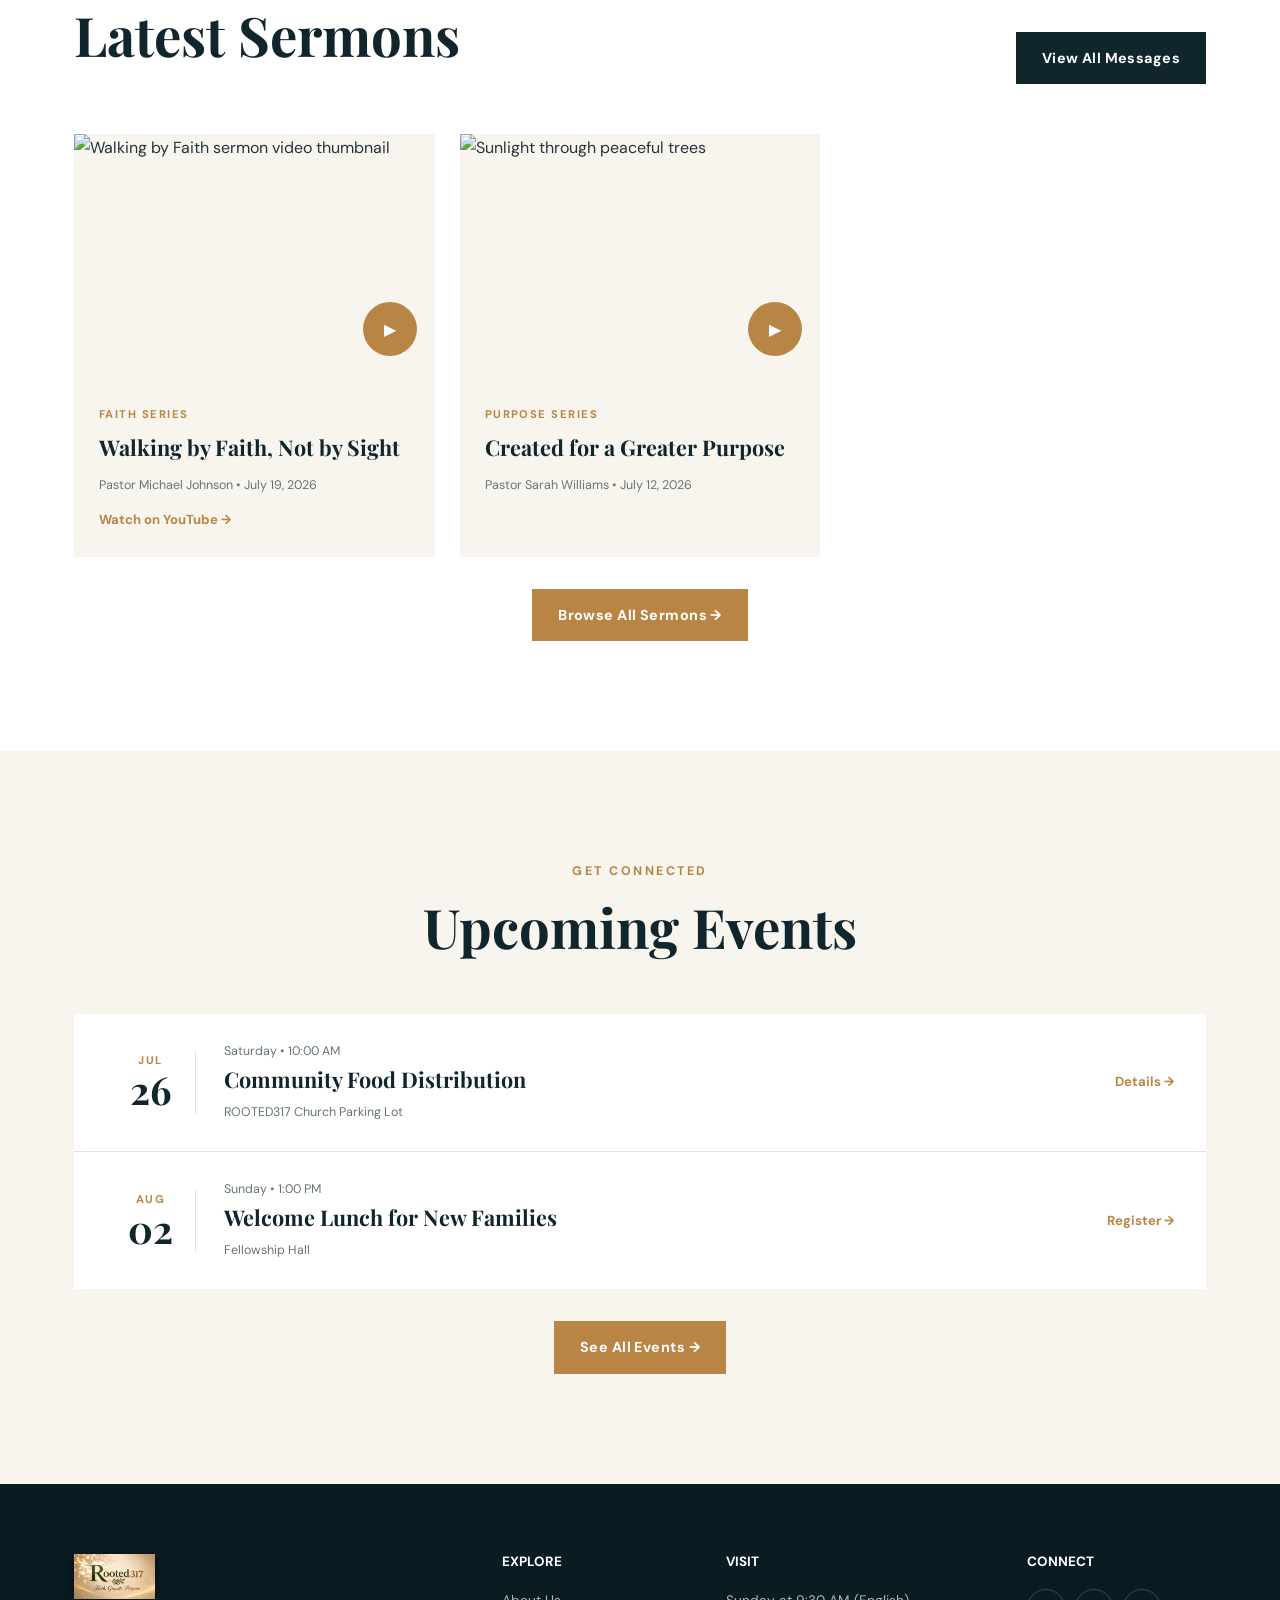
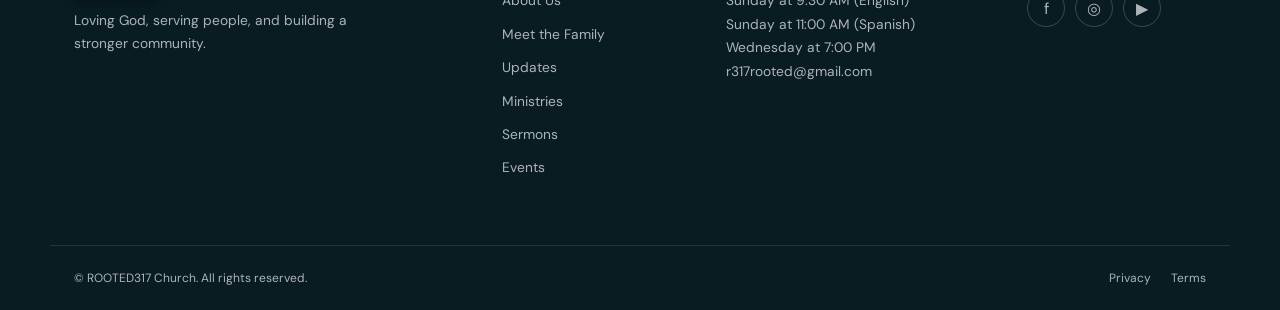
==== commit 6cef44d9: "fix: align language selector JS/CSS class names, remove hardcoded google div, remove logo from meet-" ====
--- a/index.html
+++ b/index.html
@@ -317,6 +317,5 @@
 
   <script src="language-selector.js"></script>
   <script src="script.js"></script>
-<div id="google_translate_element" style="position:absolute;left:-9999px;top:-9999px;visibility:hidden;height:0;overflow:hidden;"></div>
 </body>
 </html>
--- a/language-selector.css
+++ b/language-selector.css
@@ -276,7 +276,6 @@
   left: -9999px;
   top: -9999px;
   visibility: hidden;
-  height: 0;
   overflow: hidden;
 }
 
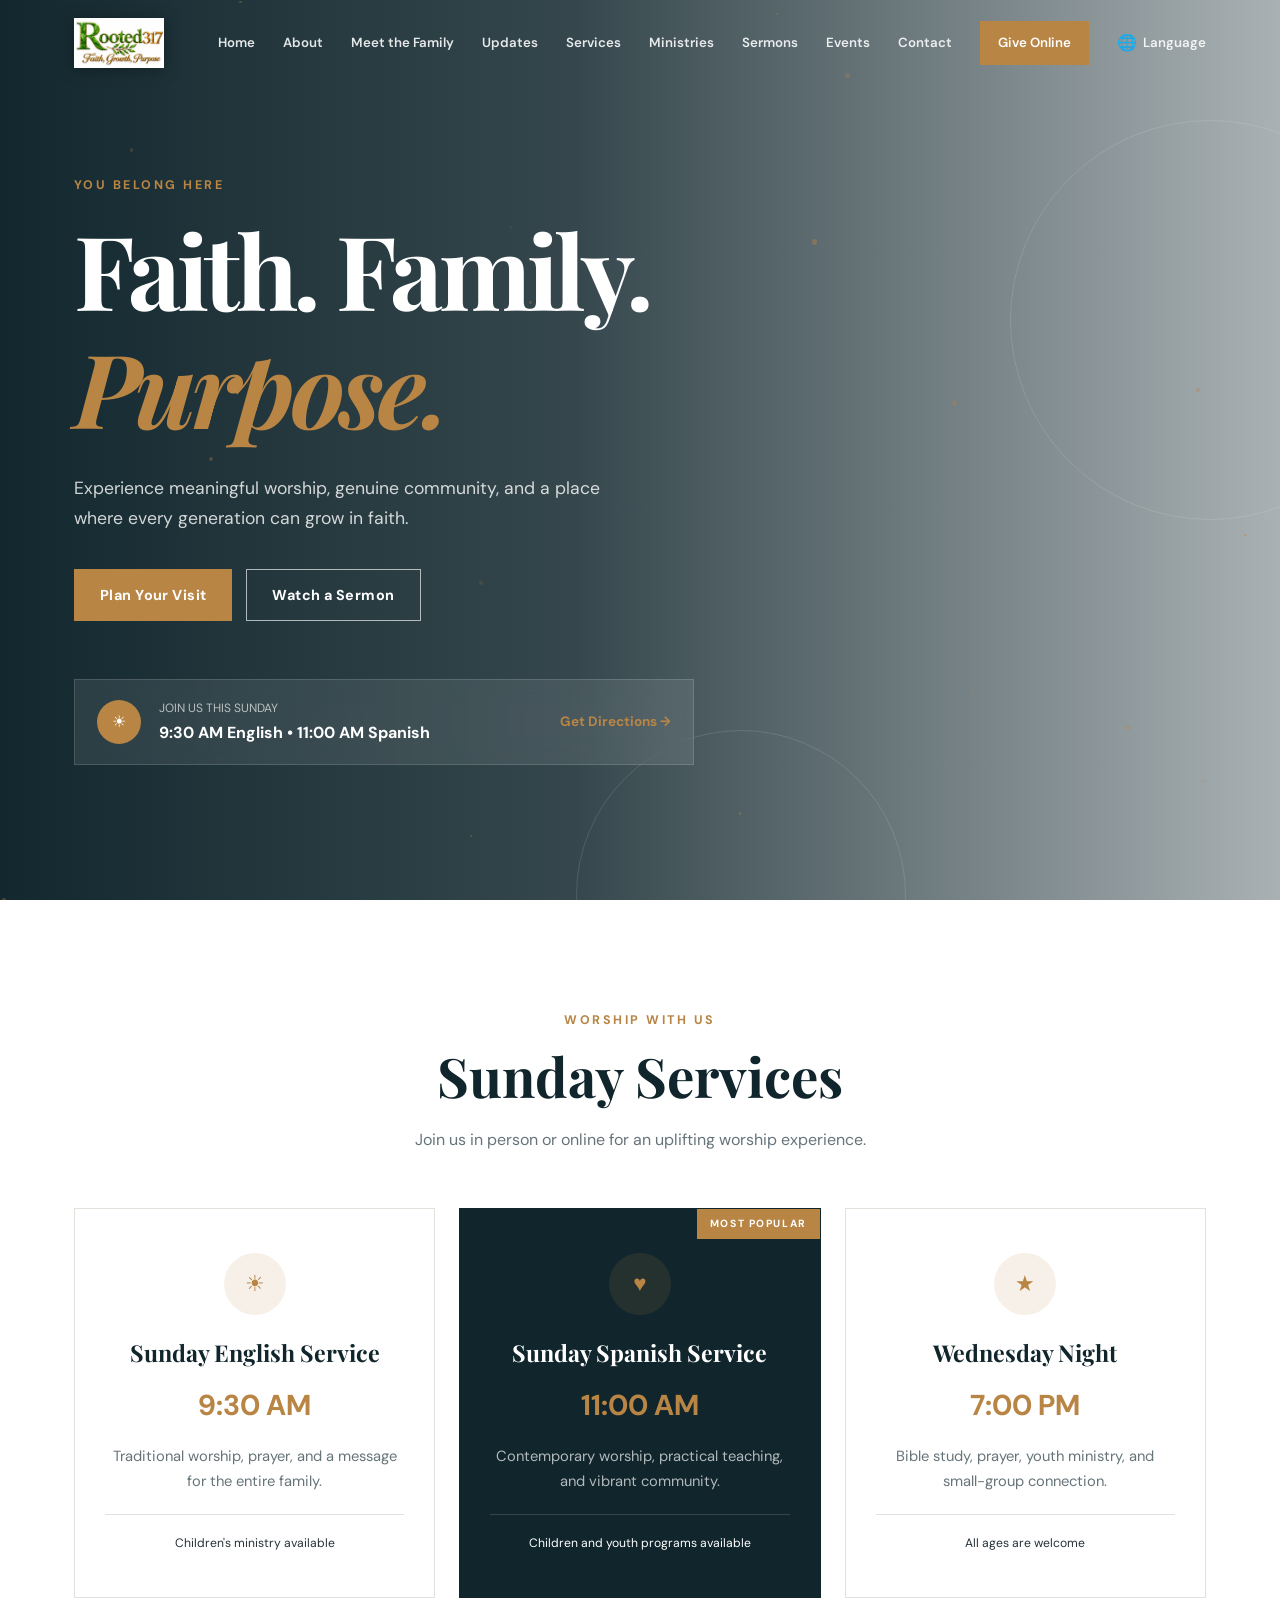
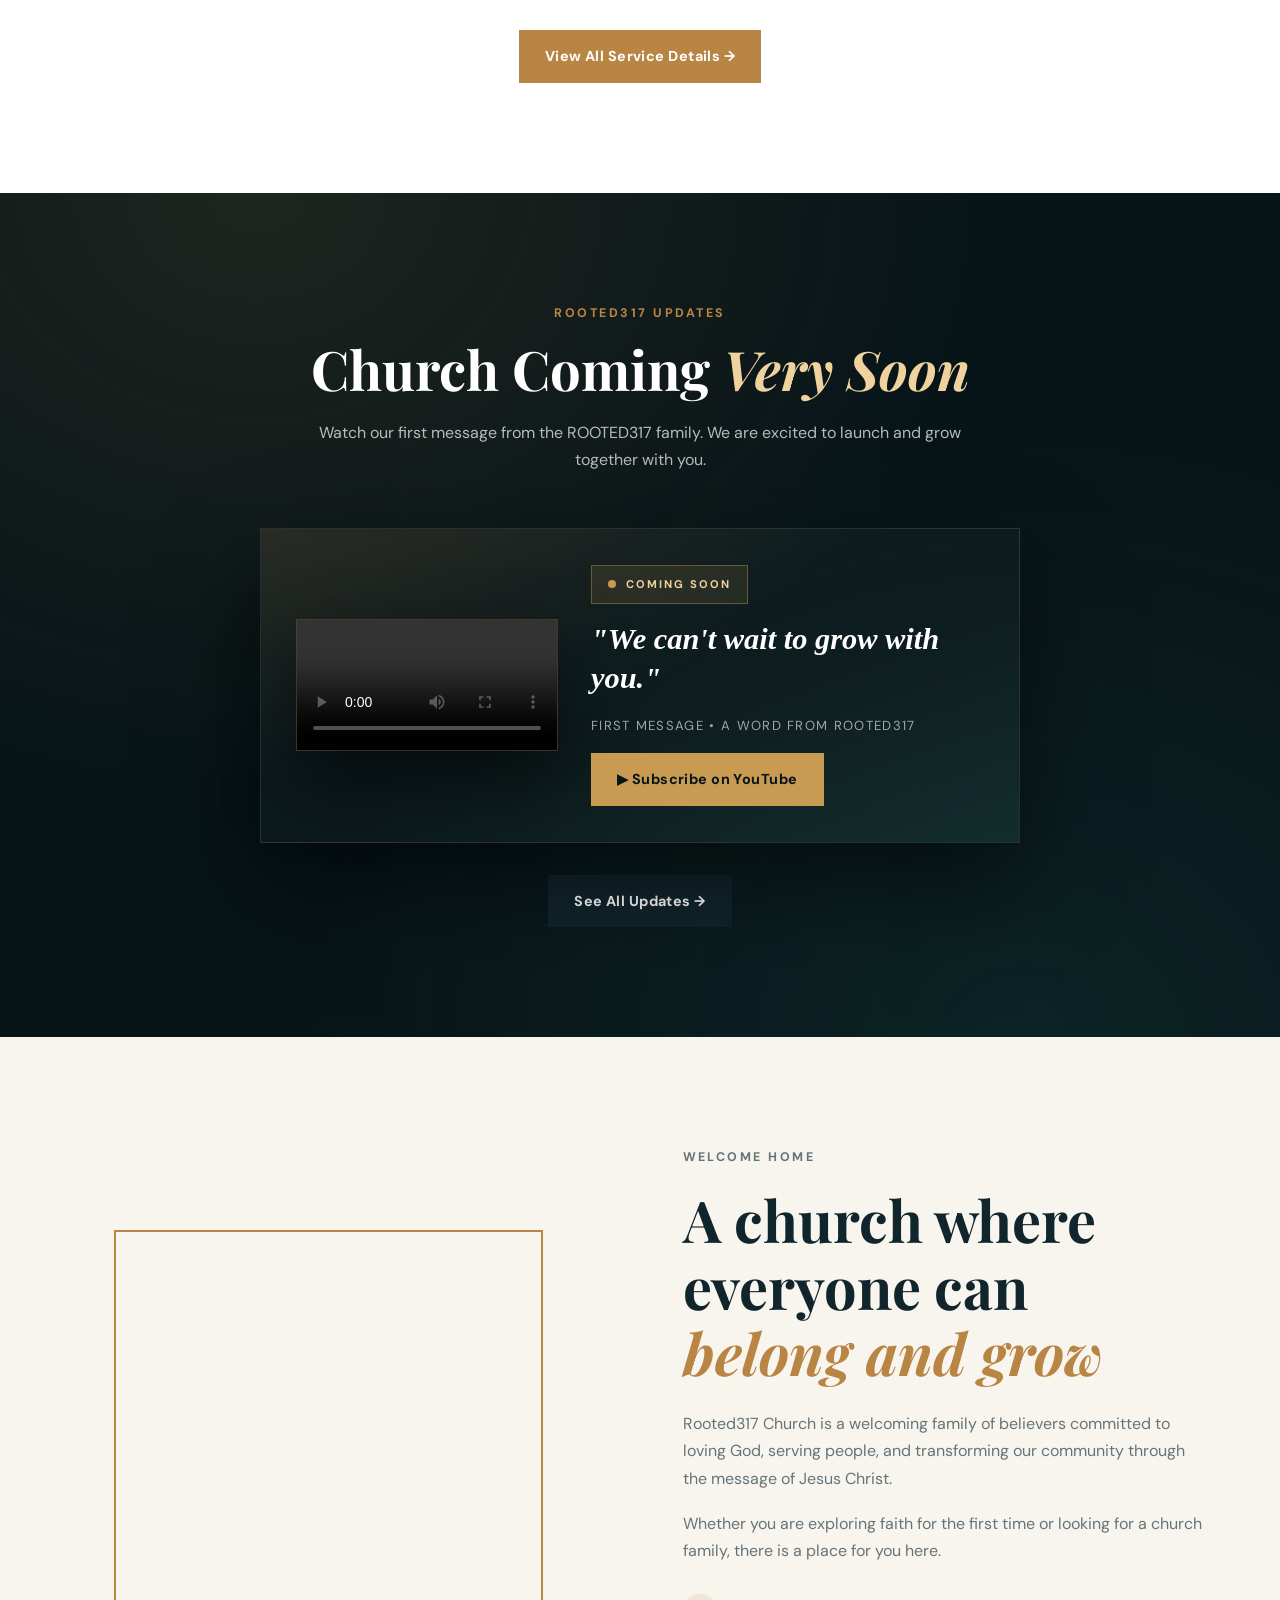
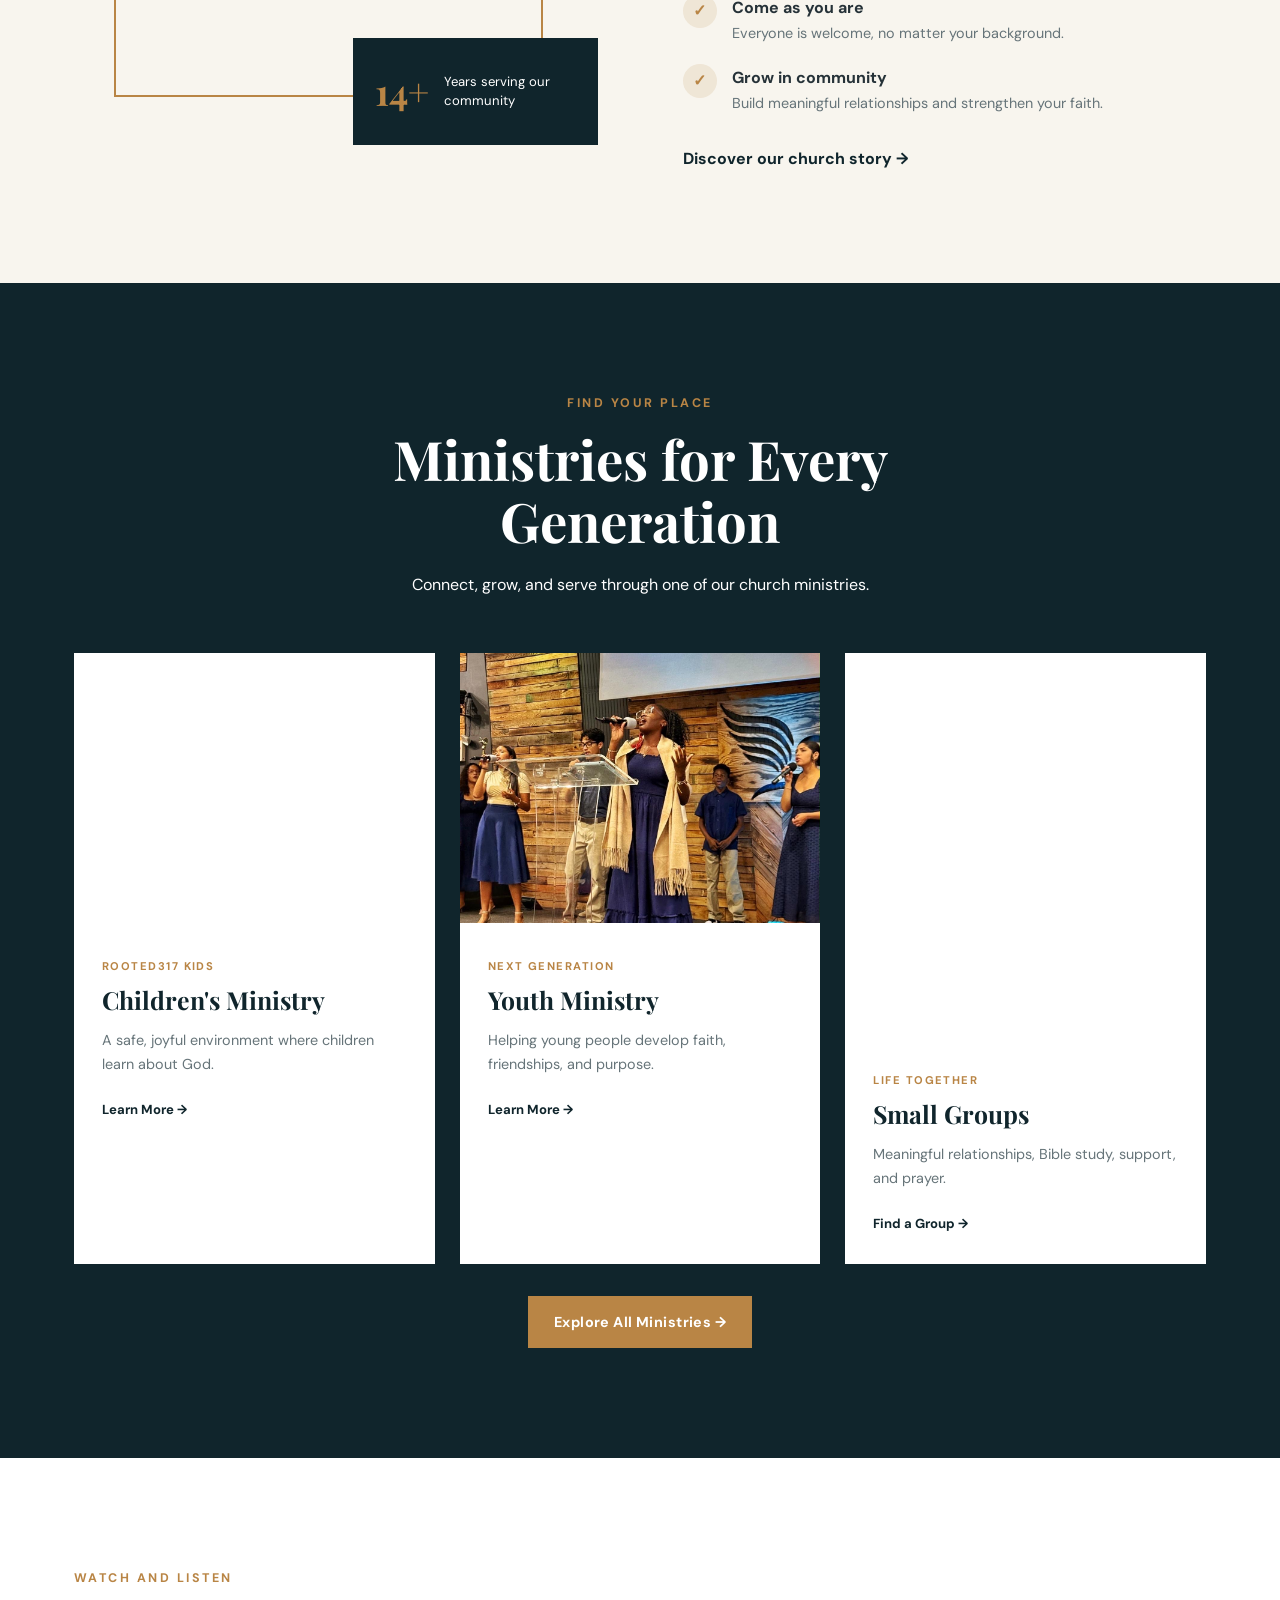
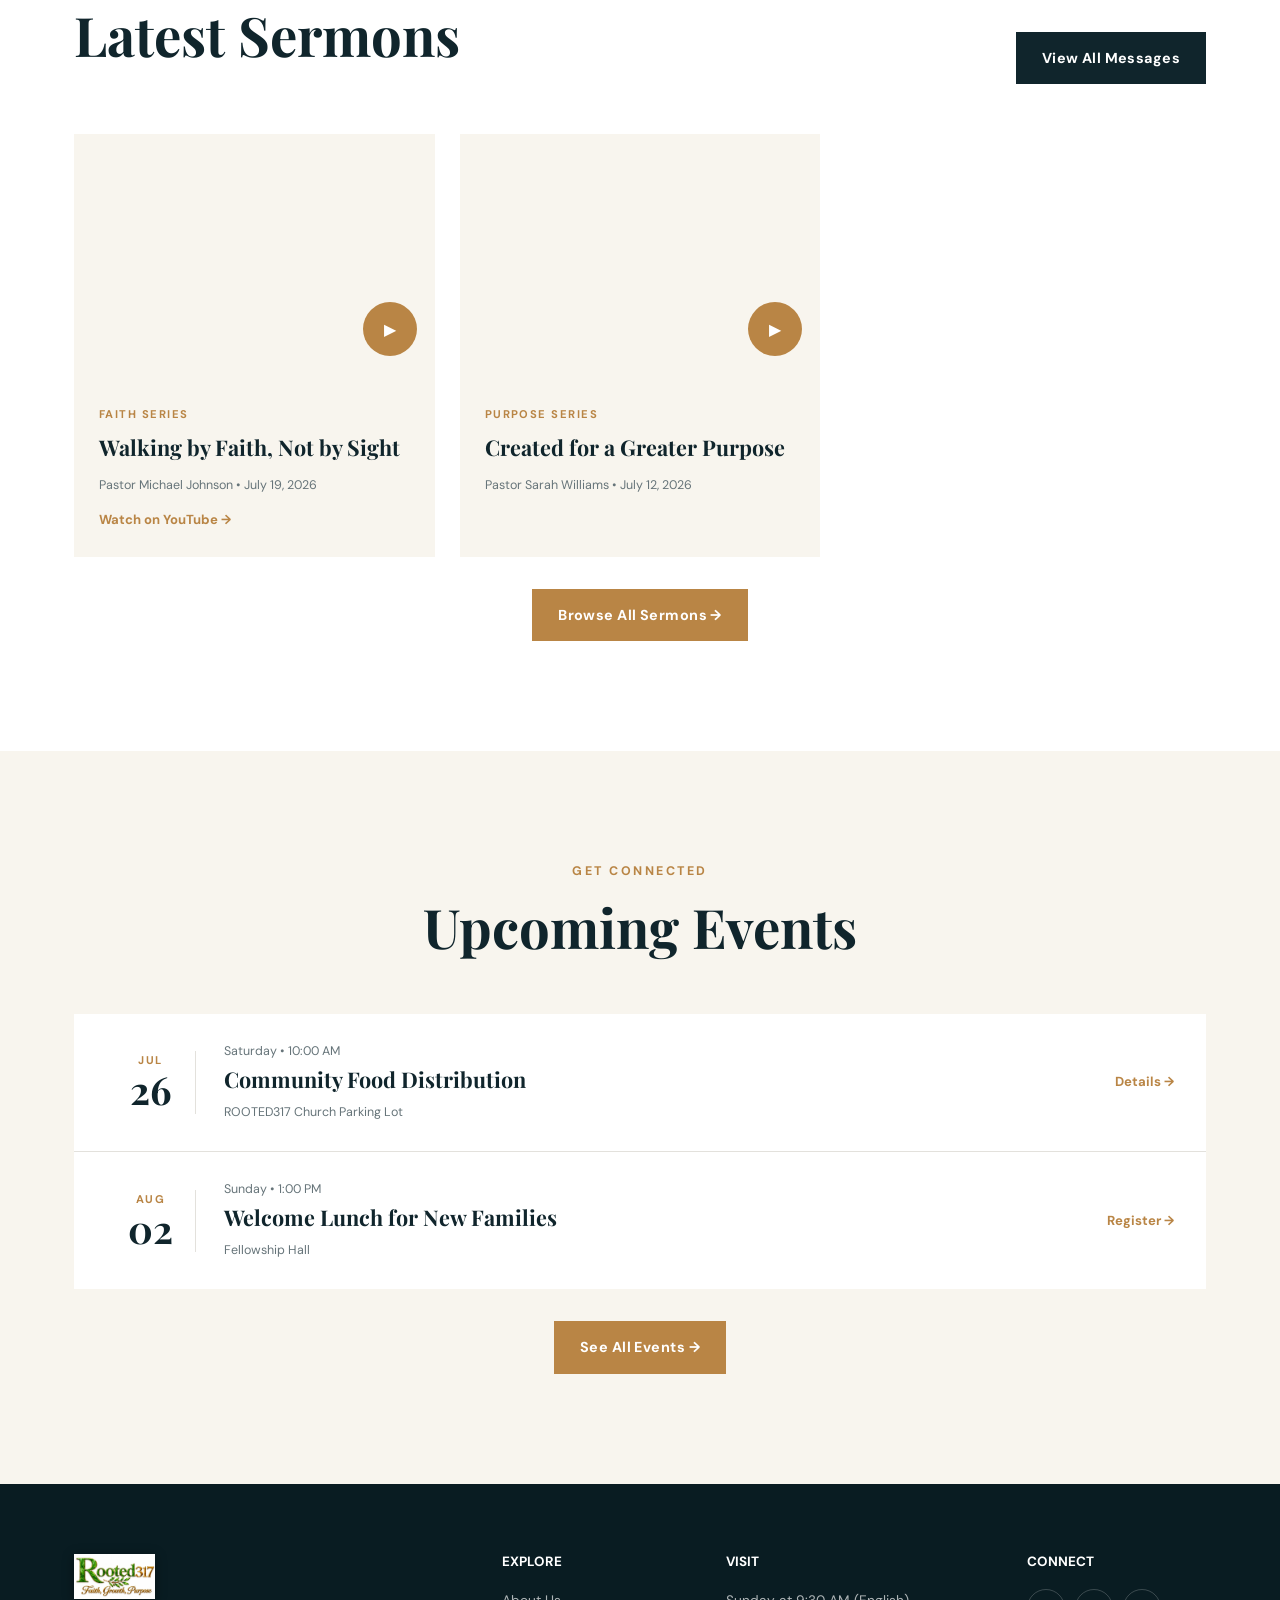
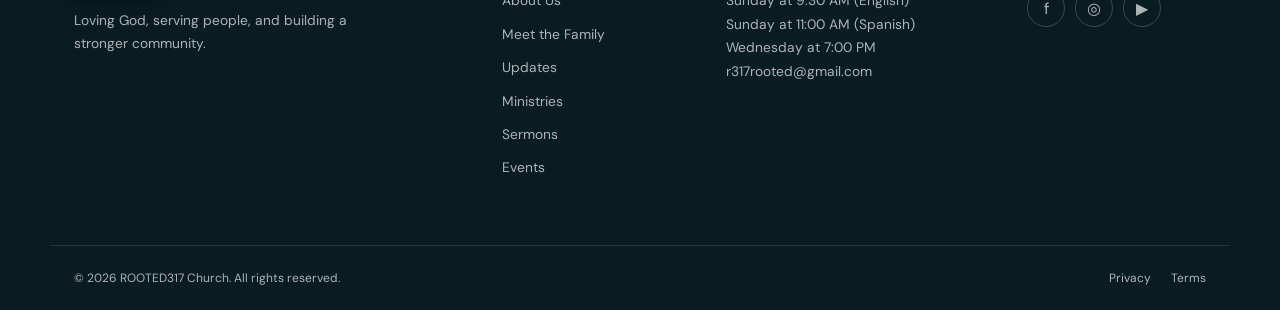
==== commit a0a3c13c: "fix(mobile): repair nav/form JS, real Google Translate, responsive polish - script.js: wrap in IIFE " ====
--- a/index.html
+++ b/index.html
@@ -2,7 +2,11 @@
 <html lang="en">
 <head>
   <meta charset="UTF-8" />
-  <meta name="viewport" content="width=device-width, initial-scale=1.0" />
+  <meta name="viewport" content="width=device-width, initial-scale=1.0, viewport-fit=cover" />
+  <link rel="icon" type="image/png" sizes="32x32" href="favicon-32.png" />
+  <link rel="icon" type="image/png" sizes="192x192" href="favicon.png" />
+  <link rel="apple-touch-icon" href="apple-touch-icon.png" />
+  <meta name="theme-color" content="#10252c" />
   <meta name="description" content="Welcome to Rooted317 Church. Join us for worship, community, and spiritual growth." />
   <title>Rooted317 Church</title>
   <link rel="preconnect" href="https://fonts.googleapis.com" />
@@ -128,7 +132,7 @@
       <div class="container two-column">
         <div class="image-composition reveal-left">
           <div class="main-image">
-            <img src="https://images.unsplash.com/photo-1507692049790-de58290a4334?auto=format&fit=crop&w=1200&q=80" alt="People worshiping together in church" />
+            <img src="https://images.unsplash.com/photo-1507692049790-de58290a4334?auto=format&fit=crop&w=1200&q=80" alt="People worshiping together in church" loading="lazy" decoding="async" />
           </div>
           <div class="experience-card floating-card">
             <strong>25+</strong>
@@ -166,7 +170,7 @@
         </div>
         <div class="ministry-grid">
           <article class="ministry-card reveal">
-            <img src="https://images.unsplash.com/photo-1503454537195-1dcabb73ffb9?auto=format&fit=crop&w=800&q=80" alt="Children participating in an activity" />
+            <img src="https://images.unsplash.com/photo-1503454537195-1dcabb73ffb9?auto=format&fit=crop&w=800&q=80" alt="Children participating in an activity" loading="lazy" decoding="async" />
             <div class="ministry-content">
               <span>ROOTED317 Kids</span>
               <h3>Children's Ministry</h3>
@@ -175,7 +179,7 @@
             </div>
           </article>
           <article class="ministry-card reveal">
-            <img src="youth-ministry.jpg" alt="ROOTED317 Youth Ministry" />
+            <img src="youth-ministry.jpg" alt="ROOTED317 Youth Ministry" loading="lazy" decoding="async" />
             <div class="ministry-content">
               <span>Next Generation</span>
               <h3>Youth Ministry</h3>
@@ -185,8 +189,8 @@
           </article>
           <article class="ministry-card reveal">
             <div class="ministry-gallery">
-              <img src="small-groups-1.jpg" alt="Small Groups gathering 1" />
-              <img src="small-groups-2.jpg" alt="Small Groups gathering 2" />
+              <img src="small-groups-1.jpg" alt="Small Groups gathering 1" loading="lazy" decoding="async" />
+              <img src="small-groups-2.jpg" alt="Small Groups gathering 2" loading="lazy" decoding="async" />
             </div>
             <div class="ministry-content">
               <span>Life Together</span>
@@ -215,7 +219,7 @@
         <div class="sermon-grid">
           <article class="sermon-card reveal">
             <div class="sermon-image">
-              <img src="https://img.youtube.com/vi/CoihzxY6ALU/maxresdefault.jpg" alt="Walking by Faith sermon video thumbnail" />
+              <img src="https://img.youtube.com/vi/CoihzxY6ALU/maxresdefault.jpg" alt="Walking by Faith sermon video thumbnail" loading="lazy" decoding="async" />
               <a class="play-button" href="https://www.youtube.com/live/CoihzxY6ALU" target="_blank" rel="noopener" aria-label="Play sermon on YouTube">▶</a>
             </div>
             <div class="sermon-content">
@@ -227,7 +231,7 @@
           </article>
           <article class="sermon-card reveal">
             <div class="sermon-image">
-              <img src="https://images.unsplash.com/photo-1476231682828-37e571bc172f?auto=format&fit=crop&w=900&q=80" alt="Sunlight through peaceful trees" />
+              <img src="https://images.unsplash.com/photo-1476231682828-37e571bc172f?auto=format&fit=crop&w=900&q=80" alt="Sunlight through peaceful trees" loading="lazy" decoding="async" />
               <button class="play-button" aria-label="Play sermon">▶</button>
             </div>
             <div class="sermon-content">
--- a/language-selector.css
+++ b/language-selector.css
@@ -3,6 +3,66 @@
    ============================================= */
 
 /* ---------- Trigger Button ---------- */
+
+.lang-trigger-btn {
+  background: transparent;
+  border: 0;
+  color: rgba(255, 255, 255, 0.88);
+  cursor: pointer;
+  display: inline-flex;
+  align-items: center;
+  gap: 6px;
+  font-family: 'DM Sans', sans-serif;
+  font-size: 0.83rem;
+  font-weight: 600;
+  padding: 8px 0;
+  position: relative;
+  white-space: nowrap;
+  transition: color var(--transition);
+}
+
+.lang-trigger-btn-icon {
+  font-size: 1rem;
+  line-height: 1;
+}
+
+.header.scrolled .lang-trigger-btn {
+  color: var(--navy);
+}
+
+.lang-trigger-btn:hover {
+  color: var(--primary);
+}
+
+/* Trigger inside the bespoke .page-nav used on Updates / Meet the Family */
+.page-nav .lang-trigger-btn {
+  color: rgba(255, 255, 255, 0.7);
+  font-family: 'DM Sans', sans-serif;
+  font-size: 0.82rem;
+  font-weight: 600;
+  white-space: nowrap;
+}
+
+.page-nav .lang-trigger-btn:hover {
+  color: #c99a52;
+}
+
+/* Match the full-screen mobile navigation styling */
+@media (max-width: 960px) {
+  .nav-menu .lang-trigger-btn,
+  .header.scrolled .nav-menu .lang-trigger-btn {
+    color: var(--white);
+    font-family: "Playfair Display", serif;
+    font-size: 1.4rem;
+    padding: 8px 0;
+  }
+
+  .nav-menu .lang-trigger-btn-icon {
+    font-size: 1.3rem;
+  }
+}
+
+/* ---------- Legacy single-class trigger (kept for safety) ---------- */
 
 .lang-trigger {
   background: transparent;
@@ -252,6 +312,15 @@
   line-height: 1.3;
 }
 
+.lang-no-results {
+  grid-column: 1 / -1;
+  padding: 40px 12px;
+  text-align: center;
+  color: var(--muted);
+  font-family: 'DM Sans', sans-serif;
+  font-size: 0.95rem;
+}
+
 /* ---------- Panel Footer ---------- */
 
 .lang-panel-footer {
--- a/style.css
+++ b/style.css
@@ -160,7 +160,8 @@
 
 .header {
   left: 0;
-  padding-block: 18px;
+  padding-top: calc(18px + env(safe-area-inset-top, 0px));
+  padding-bottom: 18px;
   position: fixed;
   right: 0;
   top: 0;
@@ -176,7 +177,8 @@
   background: rgba(255, 255, 255, 0.97);
   backdrop-filter: blur(20px);
   box-shadow: 0 6px 30px rgba(10, 30, 36, 0.1);
-  padding-block: 10px;
+  padding-top: calc(10px + env(safe-area-inset-top, 0px));
+  padding-bottom: 10px;
 }
 
 .navbar {
@@ -1924,13 +1926,15 @@
     flex-direction: column;
     gap: 0;
     inset: 0;
-    justify-content: center;
+    justify-content: flex-start;
     opacity: 0;
-    padding: 90px 35px 40px;
+    padding: calc(90px + env(safe-area-inset-top, 0px)) calc(35px + env(safe-area-inset-right, 0px)) calc(40px + env(safe-area-inset-bottom, 0px)) calc(35px + env(safe-area-inset-left, 0px));
     pointer-events: none;
     position: fixed;
     transform: translateY(-20px);
     transition: opacity var(--transition), transform var(--transition);
+    overflow-y: auto;
+    -webkit-overflow-scrolling: touch;
   }
 
   .nav-menu.active,
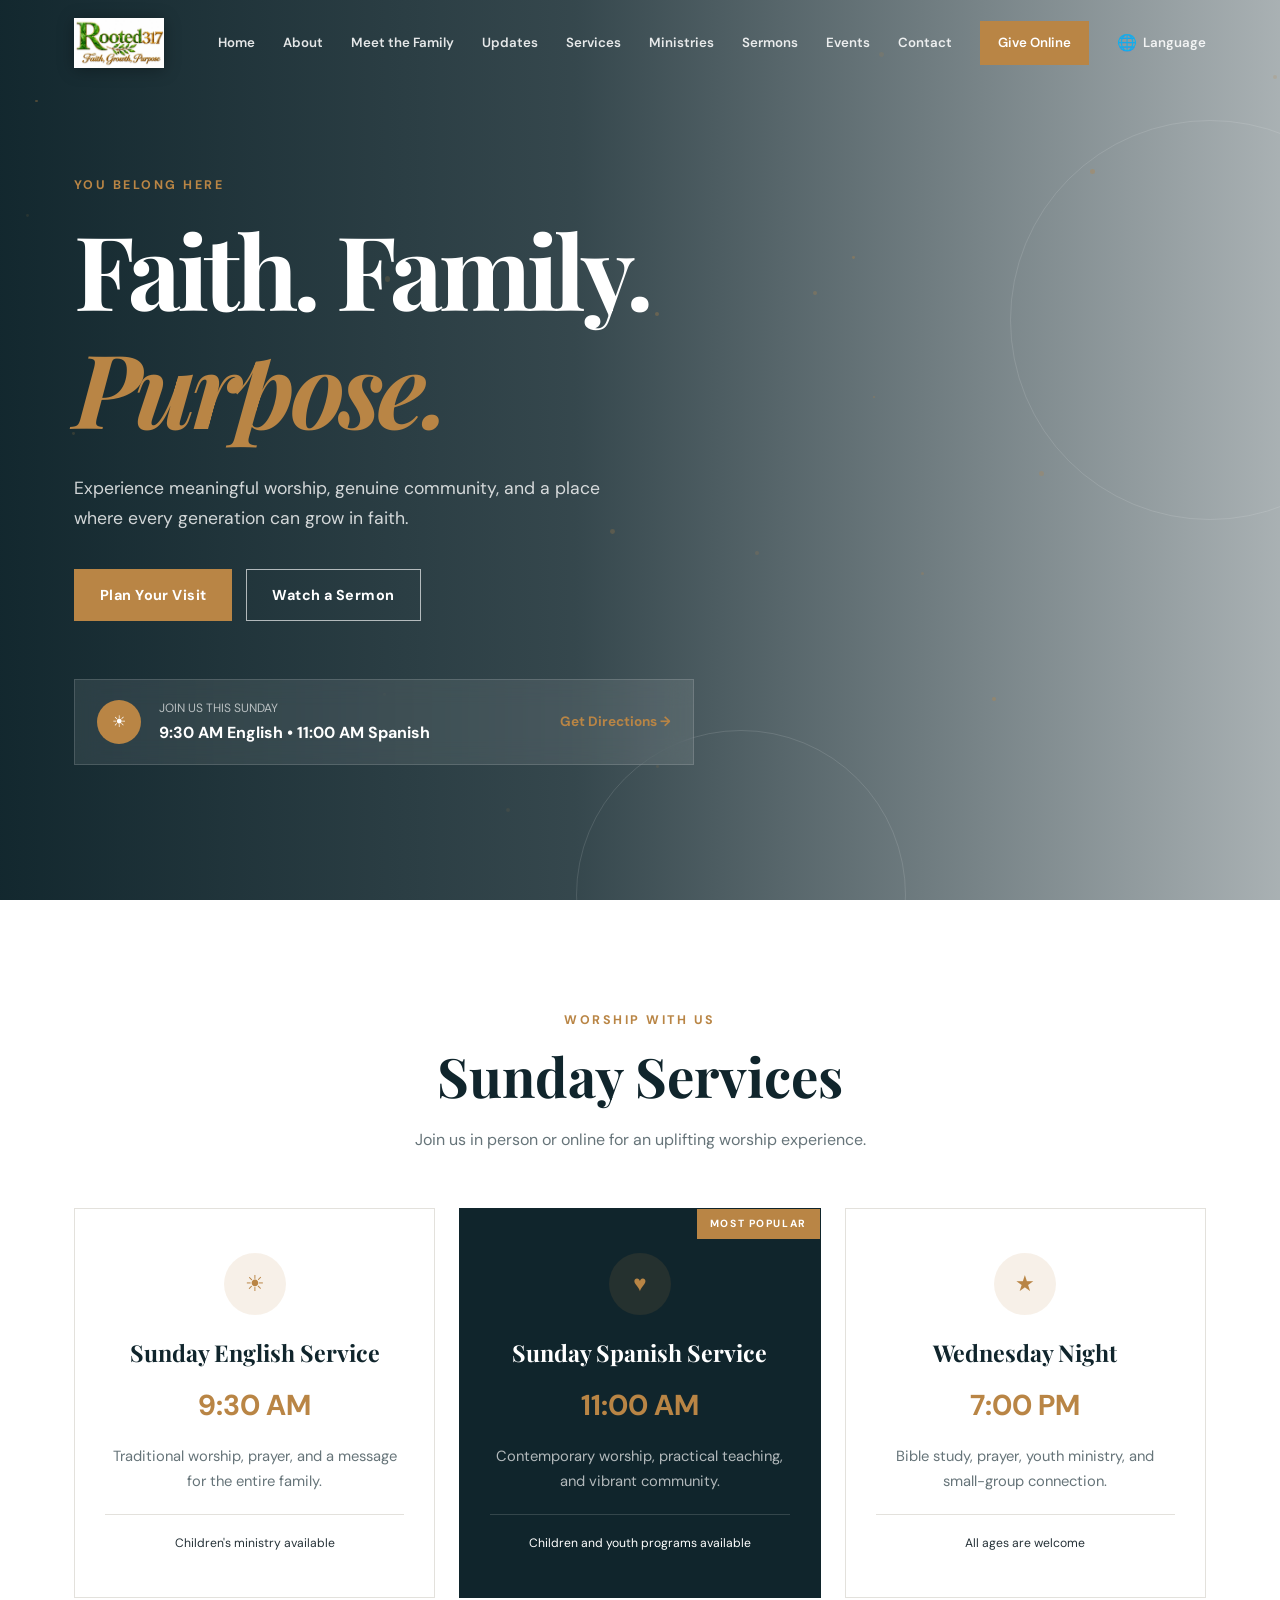
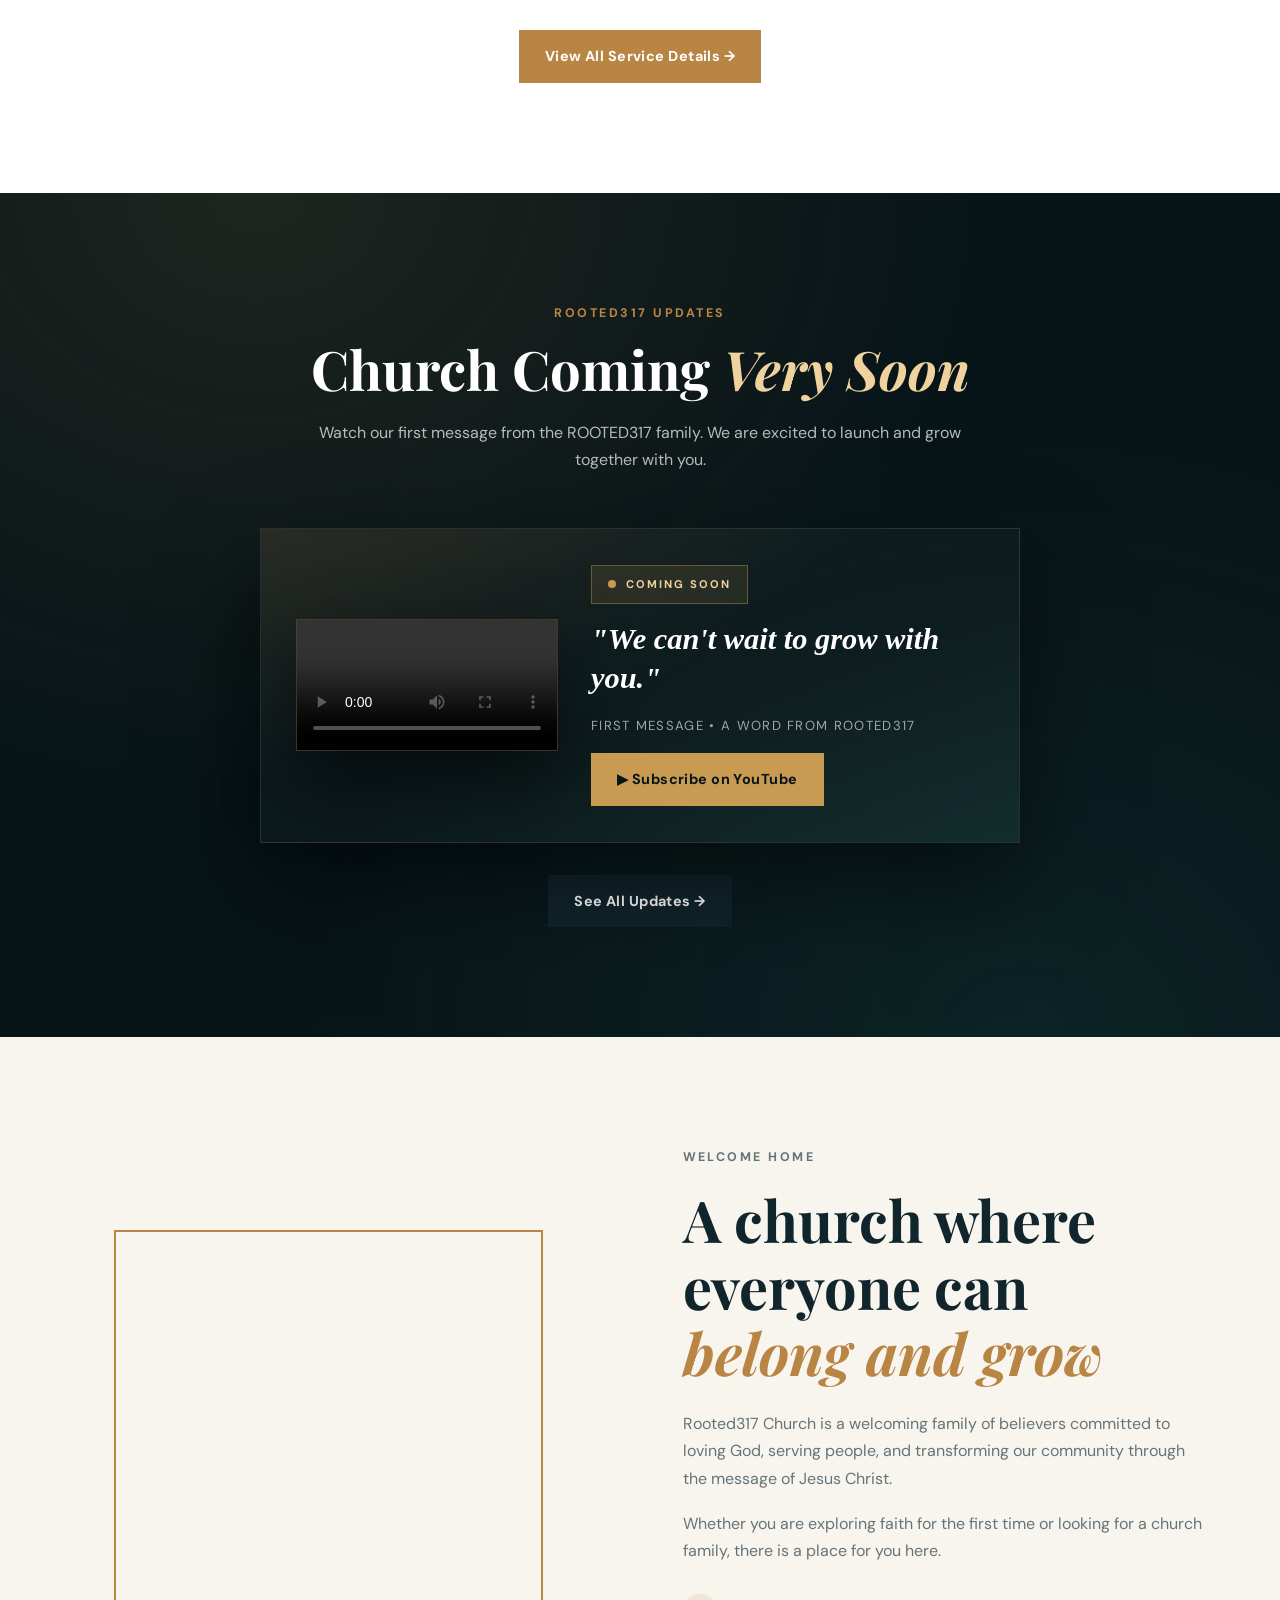
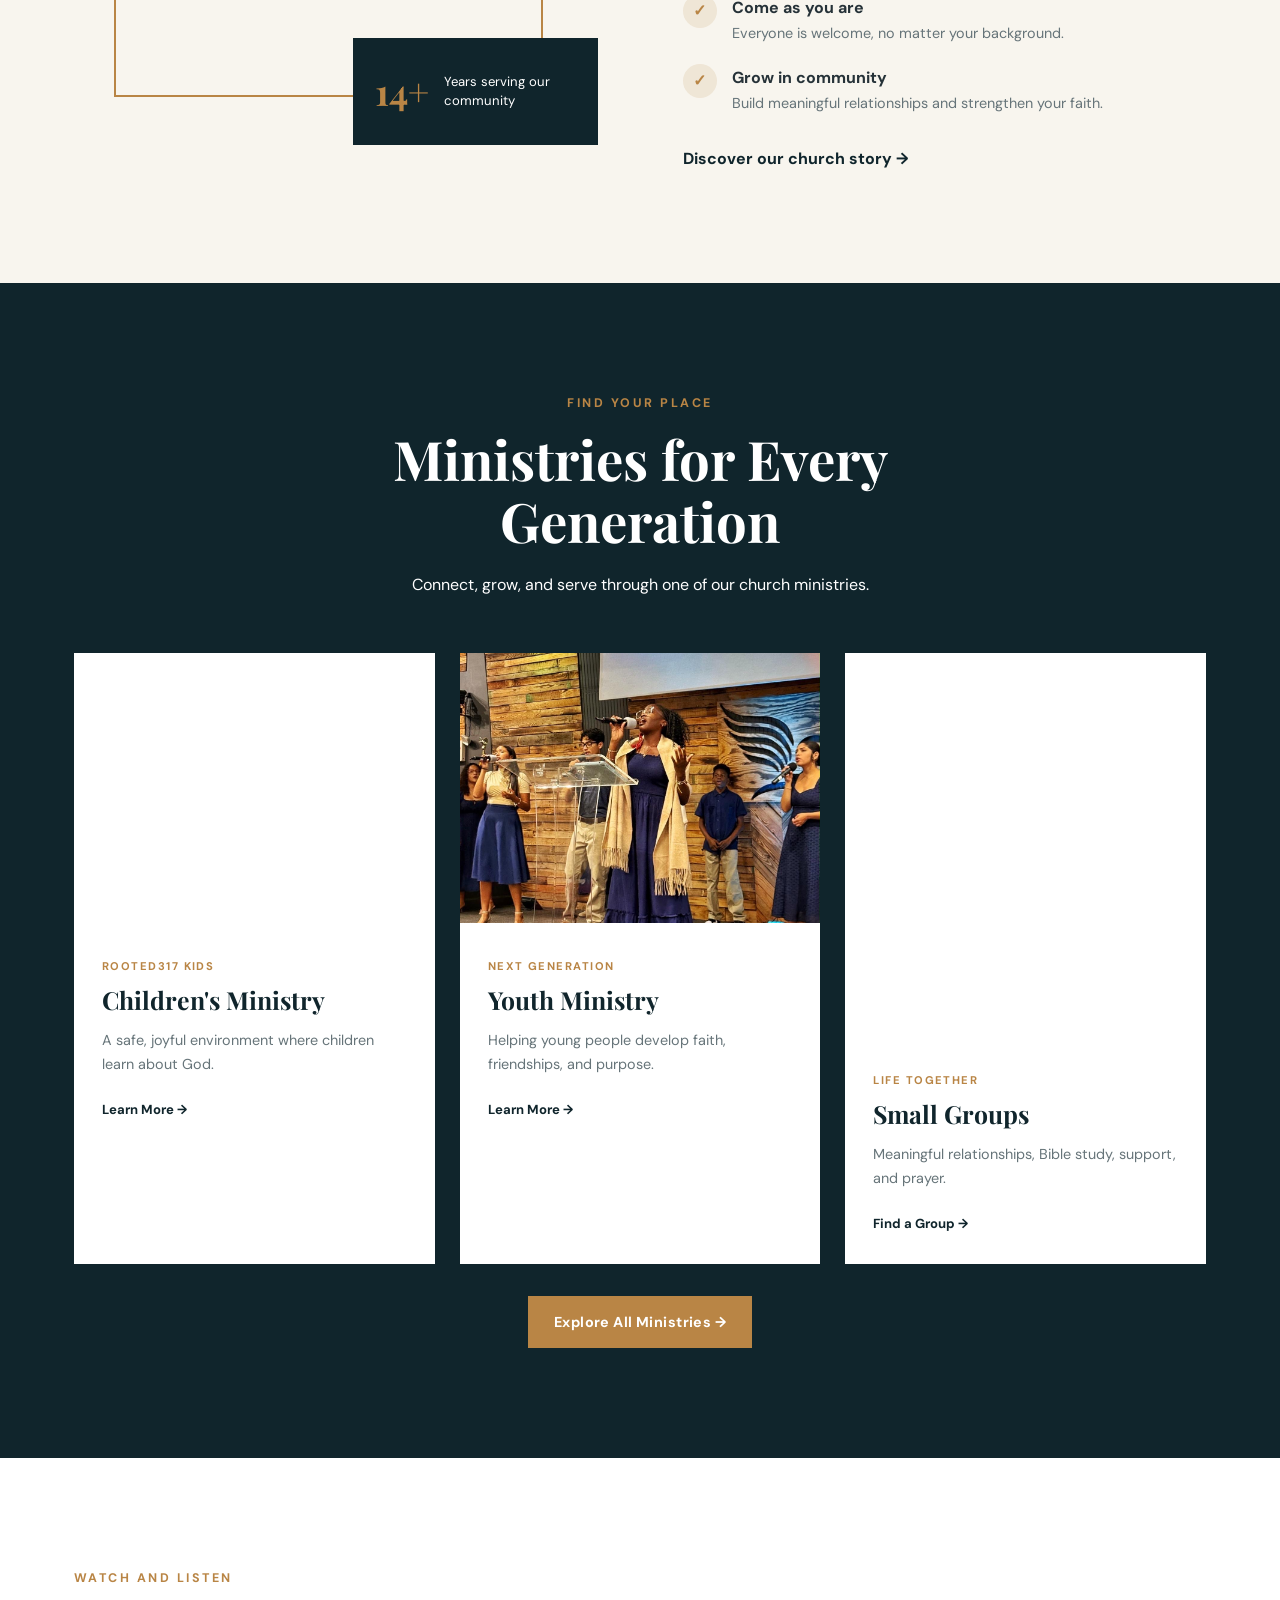
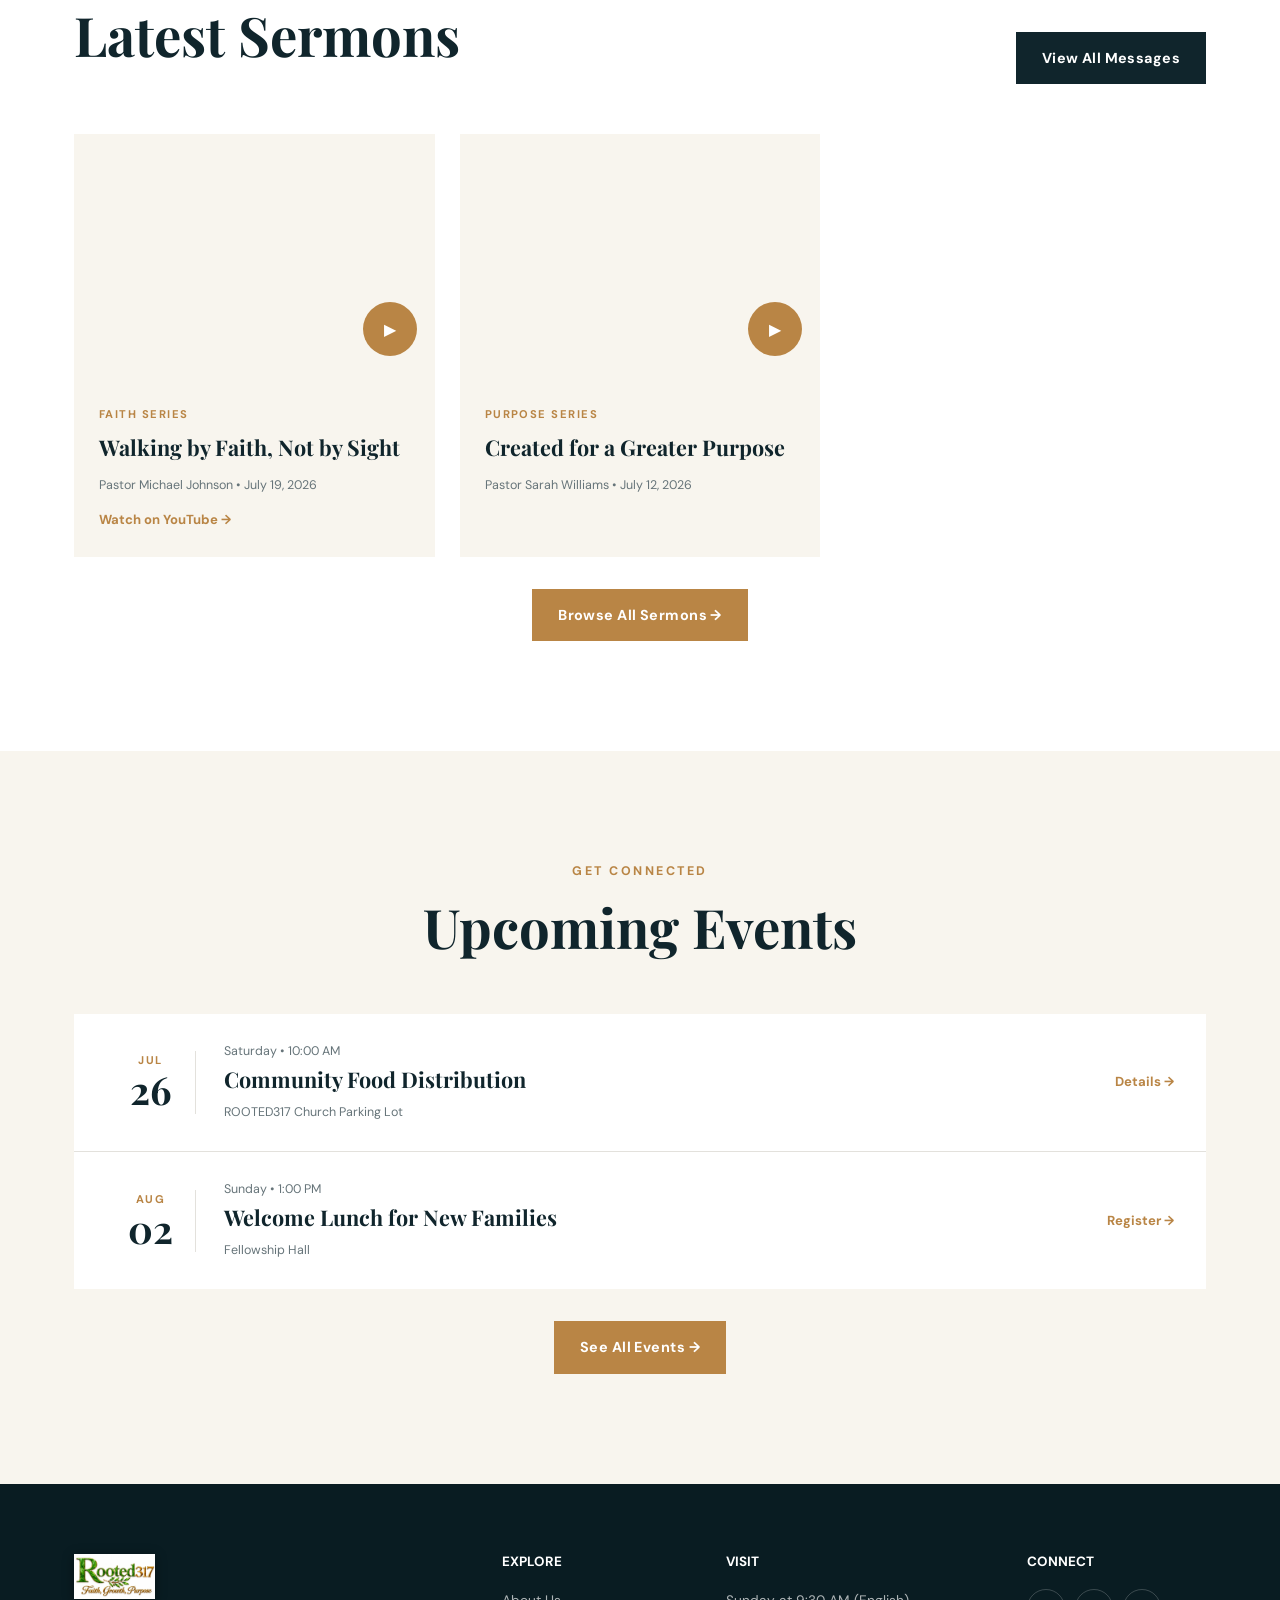
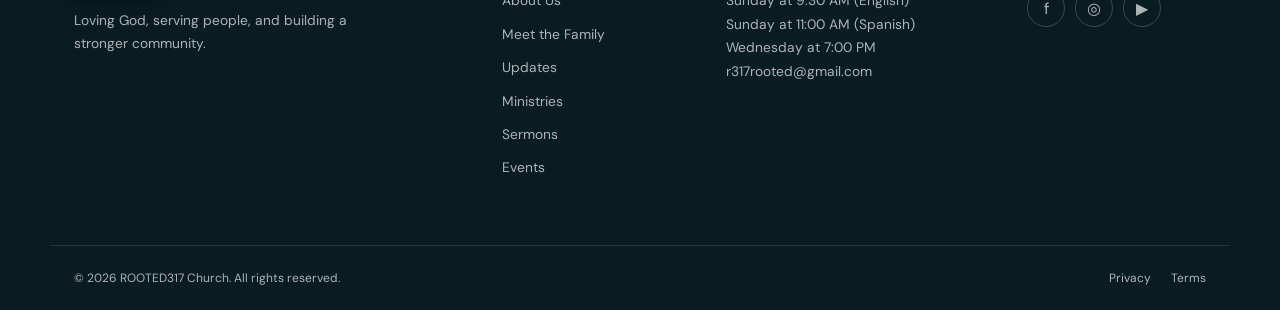
==== commit cd3d96ea: "fix: connect Facebook footer links" ====
--- a/index.html
+++ b/index.html
@@ -307,7 +307,7 @@
       <div>
         <h3>Connect</h3>
         <div class="social-links">
-          <a href="#" aria-label="Facebook">f</a>
+          <a href="https://www.facebook.com/share/p/1F45ZCB2Nk/" target="_blank" rel="noopener noreferrer" aria-label="Facebook">f</a>
           <a href="#" aria-label="Instagram">◎</a>
           <a href="https://www.youtube.com/live/7pUGcycP3KI" target="_blank" rel="noopener" aria-label="YouTube">▶</a>
         </div>
--- a/style.css
+++ b/style.css
@@ -1942,6 +1942,12 @@
     opacity: 1;
     pointer-events: auto;
     transform: translateY(0);
+  }
+
+  /* Horizontal reveal offsets cause sideways scroll on phones — make them vertical */
+  .reveal-left,
+  .reveal-right {
+    transform: translateY(35px);
   }
 
   .nav-menu > a,
